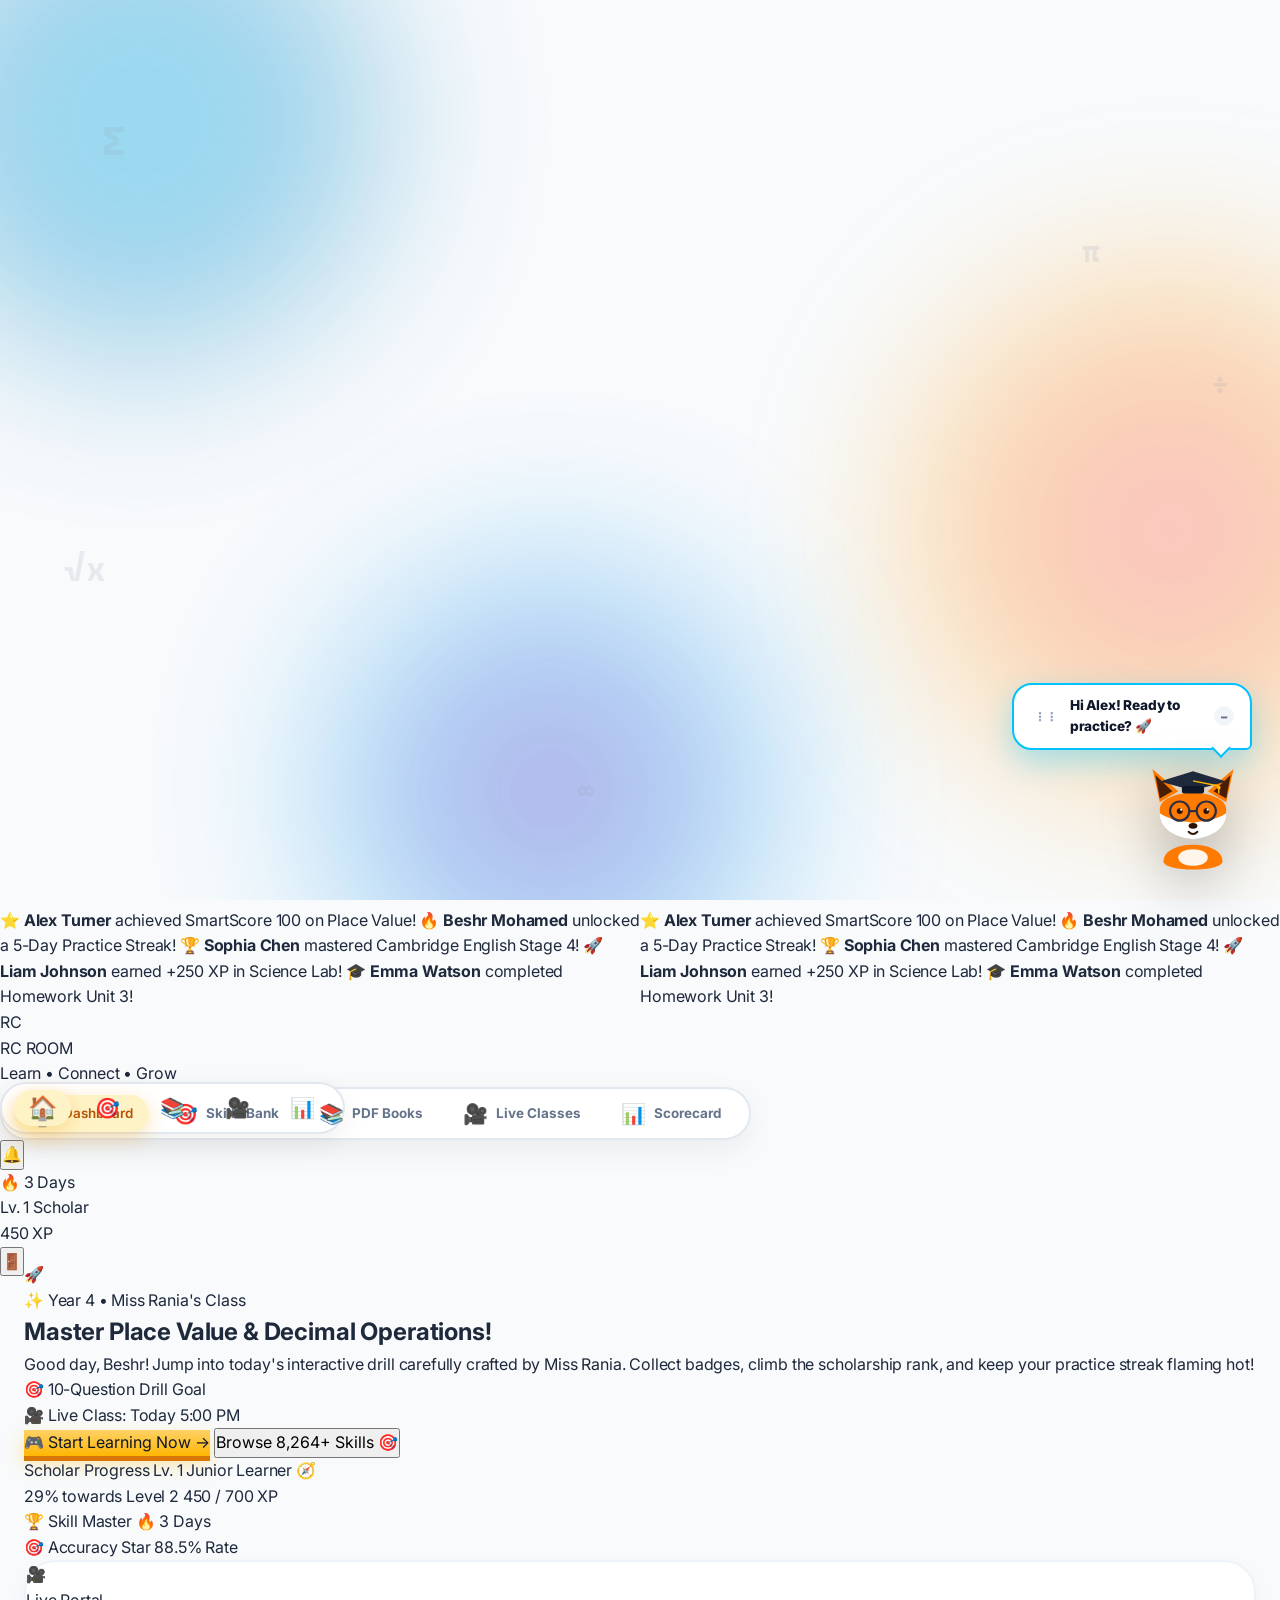
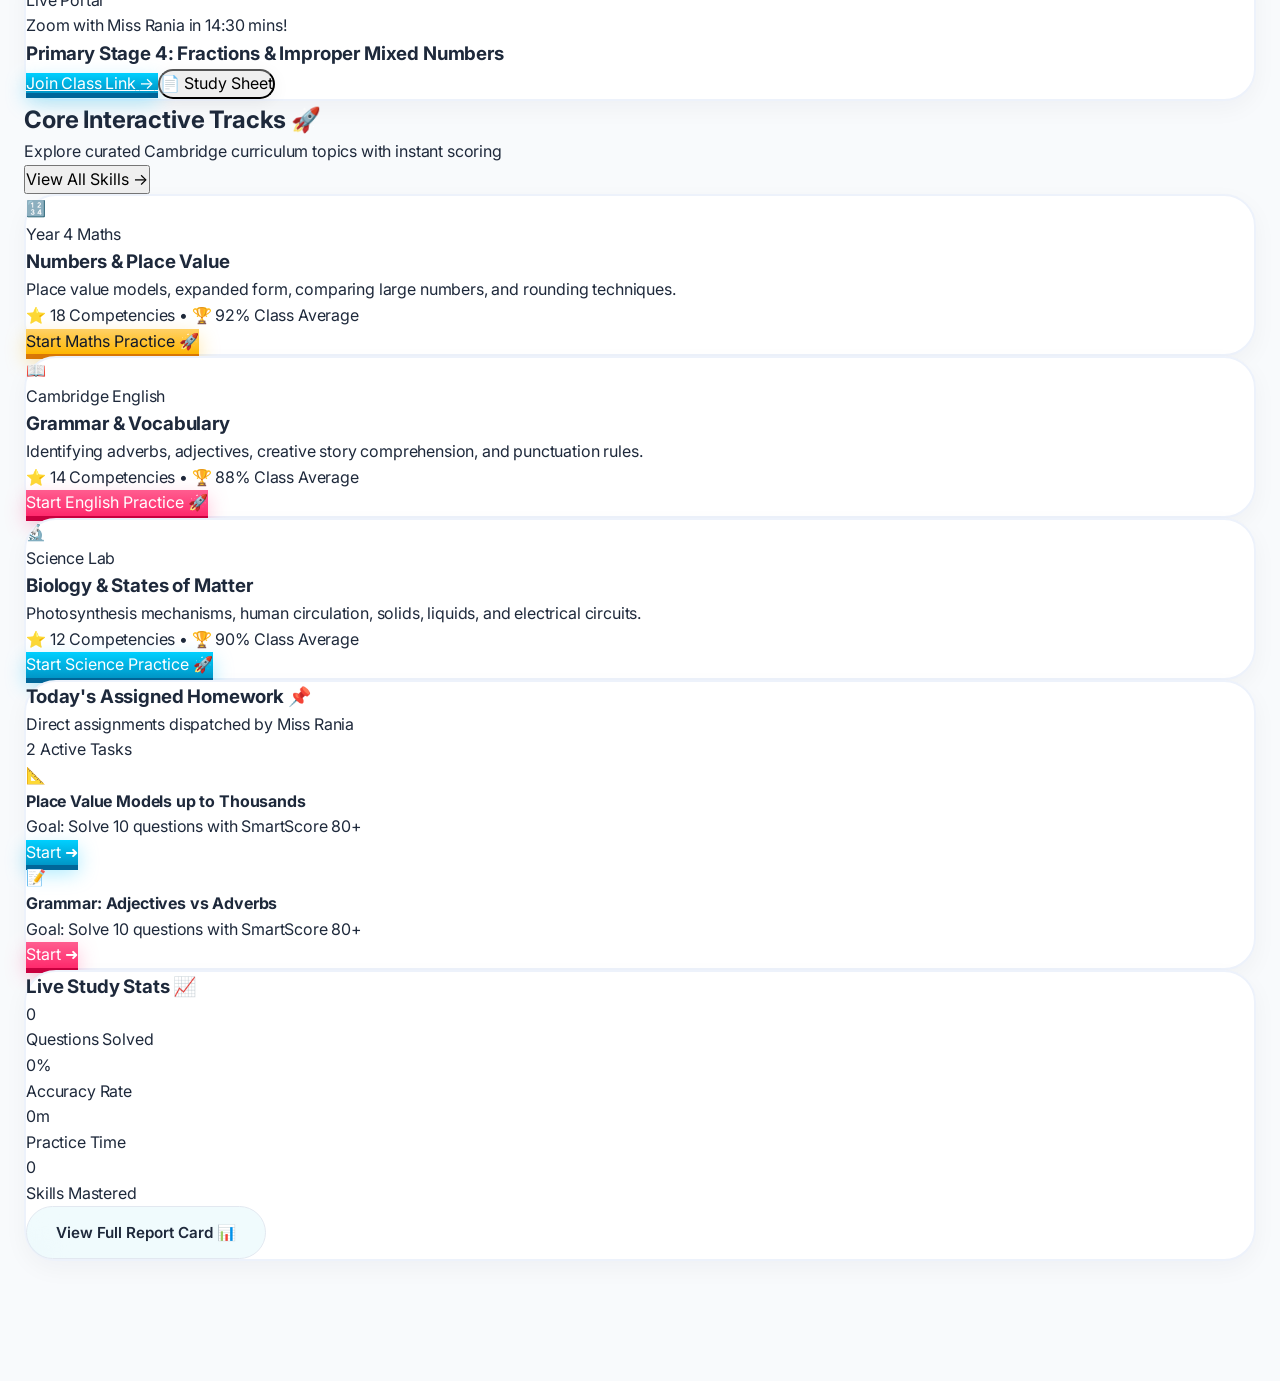
==== index.html @ 2918423a "Feat: Add interactive nav-capsule with micro-spring physics and dynamic theme colors (v=4.2.1)" ====
<!DOCTYPE html>
<html lang="en" dir="ltr" data-theme="light">
<head>
  <meta charset="UTF-8">
  <meta name="viewport" content="width=device-width, initial-scale=1.0">
  <meta name="description" content="RC ROOM — Learn, Connect & Grow. A focused global learning platform for practice, curriculum, live classes, progress, and classroom management.">
  <title>RC ROOM — Learn, Connect & Grow</title>

  <!-- Google Fonts: Fredoka, Plus Jakarta Sans, Space Mono & Material Symbols Outlined -->
  <link rel="preconnect" href="https://fonts.googleapis.com">
  <link rel="preconnect" href="https://fonts.gstatic.com" crossorigin>
  <link href="https://fonts.googleapis.com/css2?family=Fredoka:wght@500;600;700&family=Inter:wght@400;500;600;700;800&family=Plus+Jakarta+Sans:wght@500;600;700;800&family=Space+Mono:wght@400;700&family=Material+Symbols+Outlined:opsz,wght,FILL,GRAD@20..48,100..700,0..1,-50..200&display=swap" rel="stylesheet">

  <!-- Tailwind CSS & Joyful Academy Tokens -->
  <script src="https://cdn.tailwindcss.com"></script>
  <script id="tailwind-config">
    tailwind.config = {
      darkMode: "class",
      theme: {
        extend: {
          colors: {
            "joy-cyan": "#00C2FF",
            "joy-cyan-dark": "#0096C7",
            "joy-blue": "#0077B6",
            "joy-coral": "#FF4D8D",
            "joy-pink": "#FF2A6D",
            "joy-mango": "#FFB703",
            "joy-yellow": "#FFD166",
            "joy-emerald": "#06D6A0",
            "joy-purple": "#7209B7",
            "joy-violet": "#8338EC",
            "joy-bg": "#F5F8FE",
            "joy-card": "#FFFFFF",
            "joy-border": "#E4ECF7",
            "joy-dark": "#0F172A",
            "joy-muted": "#64748B",
            "primary": "#00b4d8",
            "primary-hover": "#0096c7",
            "primary-container": "#0077b6",
            "dopamine-pink": "#ff5d8f",
            "dopamine-yellow": "#ffb703",
            "dopamine-purple": "#7209b7",
            "dopamine-green": "#06d6a0",
            "surface-canvas": "#F4F7FC",
            "surface-card": "#FFFFFF",
            "border-subtle": "#E2E8F0",
            "on-background": "#151b29",
            "surface-container-low": "#f1f3ff",
            "surface-container": "#e9edff",
            "on-primary": "#ffffff",
            "on-surface": "#151b29",
            "on-surface-variant": "#424654",
            "streak-amber": "#ffb703",
            "mastery-emerald": "#06d6a0",
            "danger-rose": "#ff5d8f"
          },
          borderRadius: {
            "3xl": "24px",
            "4xl": "32px",
            "5xl": "40px"
          },
          fontFamily: {
            display: ["'Fredoka'", "'Plus Jakarta Sans'", "sans-serif"],
            sans: ["'Plus Jakarta Sans'", "Inter", "sans-serif"],
            mono: ["'Space Mono'", "monospace"],
            "headline-lg": ["Plus Jakarta Sans", "Inter", "sans-serif"],
            "body-md": ["Inter", "sans-serif"],
            "display-hero": ["Plus Jakarta Sans", "sans-serif"],
            "headline-sm": ["Plus Jakarta Sans", "sans-serif"],
            "body-lg": ["Inter", "sans-serif"],
            "body-sm": ["Inter", "sans-serif"],
            "title-md": ["Plus Jakarta Sans", "sans-serif"],
            "label-lg": ["Plus Jakarta Sans", "sans-serif"],
            "label-md": ["Plus Jakarta Sans", "sans-serif"],
            "label-sm": ["Plus Jakarta Sans", "sans-serif"],
            "headline-md": ["Plus Jakarta Sans", "sans-serif"]
          },
          fontSize: {
            "headline-lg": ["36px", { "lineHeight": "44px", "letterSpacing": "-0.02em", "fontWeight": "700" }],
            "body-md": ["16px", { "lineHeight": "24px", "fontWeight": "400" }],
            "display-hero": ["56px", { "lineHeight": "64px", "letterSpacing": "-0.03em", "fontWeight": "800" }],
            "headline-sm": ["20px", { "lineHeight": "28px", "fontWeight": "600" }],
            "body-lg": ["18px", { "lineHeight": "28px", "fontWeight": "400" }],
            "body-sm": ["14px", { "lineHeight": "20px", "fontWeight": "400" }],
            "title-md": ["18px", { "lineHeight": "26px", "fontWeight": "600" }],
            "label-lg": ["14px", { "lineHeight": "20px", "letterSpacing": "0.01em", "fontWeight": "700" }],
            "label-md": ["12px", { "lineHeight": "16px", "letterSpacing": "0.02em", "fontWeight": "600" }],
            "label-sm": ["11px", { "lineHeight": "14px", "letterSpacing": "0.04em", "fontWeight": "700" }],
            "headline-md": ["24px", { "lineHeight": "32px", "letterSpacing": "-0.01em", "fontWeight": "700" }]
          }
        }
      }
    };
  </script>

  <!-- Cache headers removed — rely on versioned URLs (?v=4.0.0) for cache busting -->

  <!-- Core Project Styles -->
  <link rel="stylesheet" href="style.css?v=4.2.1">
  <link rel="icon" type="image/png" href="[data-uri]">
  <link rel="icon" type="image/png" sizes="32x32" href="assets/rc-logo.png?v=4.2.1">
  <link rel="shortcut icon" href="favicon.ico?v=4.2.1">
  <link rel="apple-touch-icon" href="assets/rc-logo.png?v=4.2.1">

  <style>
    /* Clean layout resets & Stitch view toggling */
    .portal-view { display: none !important; }
    .portal-view.active { display: block !important; }
    
    /* Dynamic Responsive Sidebar & Header System (100% Zoom Optimization) */
    aside#portalSidebar {
      transition: width 0.25s cubic-bezier(0.4, 0, 0.2, 1),
                  transform 0.25s cubic-bezier(0.4, 0, 0.2, 1);
      scrollbar-width: thin;
      scrollbar-color: rgba(148, 163, 184, 0.3) transparent;
    }
    aside#portalSidebar::-webkit-scrollbar {
      width: 4px;
    }
    aside#portalSidebar::-webkit-scrollbar-thumb {
      background: rgba(148, 163, 184, 0.3);
      border-radius: 4px;
    }

    #mainContentWrapper {
      transition: padding 0.25s cubic-bezier(0.4, 0, 0.2, 1);
    }

    /* Desktop Viewports (>= 1024px) */
    @media (min-width: 1024px) {
      aside#portalSidebar { display: none !important; } #mainContentWrapper { padding-left: 0 !important; padding-right: 0 !important; }

      /* Collapsed Icon-Rail State */
      body.sidebar-collapsed aside#portalSidebar {
        width: 4.5rem !important;
      }
      body.sidebar-collapsed aside#portalSidebar .sidebar-text,
      body.sidebar-collapsed aside#portalSidebar .sidebar-badge,
      body.sidebar-collapsed aside#portalSidebar .sidebar-header-box,
      body.sidebar-collapsed aside#portalSidebar .sidebar-bottom-box {
        display: none !important;
      }
      body.sidebar-collapsed aside#portalSidebar .nav-tab {
        justify-content: center !important;
        padding-left: 0 !important;
        padding-right: 0 !important;
        width: 2.75rem !important;
        height: 2.75rem !important;
        margin-left: auto !important;
        margin-right: auto !important;
      }
      body.sidebar-collapsed aside#portalSidebar .nav-tab .material-symbols-outlined {
        font-size: 22px !important;
        margin: 0 !important;
      }
      body.sidebar-collapsed #mainContentWrapper {
        padding-left: 4.5rem !important;
        padding-right: 0 !important;
      }

      /* RTL Mode on Desktop */
      html[dir="rtl"] aside#portalSidebar {
        left: auto !important;
        right: 0 !important;
        border-right: none !important;
        border-left: 1px solid #E2E8F0 !important;
      }
      html[dir="rtl"] #mainContentWrapper {
        padding-left: 0 !important;
        padding-right: 16rem !important;
      }
      html[dir="rtl"] body.sidebar-collapsed #mainContentWrapper {
        padding-left: 0 !important;
        padding-right: 4.5rem !important;
      }
    }

    /* Mobile / Tablet Off-canvas Drawer (< 1024px) */
    @media (max-width: 1023px) {
      aside#portalSidebar {
        left: 0;
        right: auto;
        width: 17rem !important;
        max-width: 85vw !important;
        transform: translateX(-100%);
        z-index: 60 !important;
        box-shadow: 0 20px 25px -5px rgba(0, 0, 0, 0.1), 0 10px 10px -5px rgba(0, 0, 0, 0.04) !important;
      }
      html[dir="rtl"] aside#portalSidebar {
        left: auto !important;
        right: 0 !important;
        transform: translateX(100%) !important;
        border-right: none !important;
        border-left: 1px solid #E2E8F0 !important;
      }
      body.sidebar-mobile-open aside#portalSidebar {
        transform: translateX(0) !important;
      }
      #sidebarBackdrop {
        z-index: 55 !important;
      }
      body.sidebar-mobile-open #sidebarBackdrop {
        opacity: 1 !important;
        pointer-events: auto !important;
      }
      #mainContentWrapper {
        padding-left: 0 !important;
        padding-right: 0 !important;
      }
      html[dir="rtl"] #mainContentWrapper {
        padding-left: 0 !important;
        padding-right: 0 !important;
      }
    }
  </style>
</head>
<body class="bg-joy-bg font-sans text-joy-dark antialiased min-h-screen selection:bg-joy-cyan selection:text-white relative">

  <!-- Ambient Floating Blobs & Math Symbols -->
  <div class="blob-bg">
    <div class="blob blob-1"></div>
    <div class="blob blob-2"></div>
    <div class="blob blob-3"></div>
    <span class="floating-symbol" style="top:12%; left:8%; font-size:2.5rem;">∑</span>
    <span class="floating-symbol" style="top:25%; right:14%; font-size:2rem;">π</span>
    <span class="floating-symbol" style="top:60%; left:5%; font-size:2.2rem;">√x</span>
    <span class="floating-symbol" style="top:75%; right:8%; font-size:1.8rem;">Δ</span>
    <span class="floating-symbol" style="top:85%; left:45%; font-size:2rem;">∞</span>
    <span class="floating-symbol" style="top:40%; right:4%; font-size:1.9rem;">÷</span>
  </div>

  <!-- Confetti Canvas Overlay -->
  <canvas id="confettiCanvas" class="fixed inset-0 pointer-events-none z-50 w-full h-full"></canvas>

  <!-- Marquee Ticker -->
  <div class="ticker-wrapper bg-gradient-to-r from-joy-purple via-joy-blue to-joy-cyan text-white text-xs font-bold py-1.5 px-4 overflow-hidden border-b border-white/20 select-none shadow-sm relative z-50">
    <div class="ticker-strip whitespace-nowrap flex items-center gap-10">
      <div class="flex items-center gap-10">
        <span class="inline-flex items-center gap-2">⭐ <span><strong>Alex Turner</strong> achieved SmartScore 100 on Place Value!</span></span>
        <span class="inline-flex items-center gap-2">🔥 <span><strong>Beshr Mohamed</strong> unlocked a 5-Day Practice Streak!</span></span>
        <span class="inline-flex items-center gap-2">🏆 <span><strong>Sophia Chen</strong> mastered Cambridge English Stage 4!</span></span>
        <span class="inline-flex items-center gap-2">🚀 <span><strong>Liam Johnson</strong> earned +250 XP in Science Lab!</span></span>
        <span class="inline-flex items-center gap-2">🎓 <span><strong>Emma Watson</strong> completed Homework Unit 3!</span></span>
      </div>
      <!-- Duplicate for infinite seamless scroll -->
      <div class="flex items-center gap-10">
        <span class="inline-flex items-center gap-2">⭐ <span><strong>Alex Turner</strong> achieved SmartScore 100 on Place Value!</span></span>
        <span class="inline-flex items-center gap-2">🔥 <span><strong>Beshr Mohamed</strong> unlocked a 5-Day Practice Streak!</span></span>
        <span class="inline-flex items-center gap-2">🏆 <span><strong>Sophia Chen</strong> mastered Cambridge English Stage 4!</span></span>
        <span class="inline-flex items-center gap-2">🚀 <span><strong>Liam Johnson</strong> earned +250 XP in Science Lab!</span></span>
        <span class="inline-flex items-center gap-2">🎓 <span><strong>Emma Watson</strong> completed Homework Unit 3!</span></span>
      </div>
    </div>
  </div>


  <!-- ====================================================================
       TOP NAVIGATION BAR (Fixed h-20 with Kinetic Brand & Student Capsule)
       ==================================================================== -->
    <!-- ====================================================================
       TOP NAVIGATION BAR (Joyful Sticky Navigation)
       ==================================================================== -->
  <header class="sticky top-0 z-40 bg-white/90 backdrop-blur-xl border-b-2 border-joy-border shadow-sm" id="portalNavbar">
    <div class="max-w-7xl mx-auto h-20 px-4 sm:px-8 flex items-center justify-between gap-4">
      
      <!-- Brand Logo Badge -->
      <div class="flex items-center gap-3 cursor-pointer group" id="brandHomeBtn" onclick="switchView('dashboard')">
        <div class="w-12 h-12 rounded-2xl bg-gradient-to-tr from-joy-mango via-joy-coral to-joy-cyan flex items-center justify-center font-display font-black text-2xl text-white shadow-lg shadow-joy-coral/25 group-hover:rotate-6 transition-transform">
          RC
        </div>
        <div class="flex flex-col">
          <div class="flex items-center gap-1 font-display font-black text-2xl tracking-tight leading-none text-joy-dark">
            <span class="text-joy-coral">RC</span>
            <span class="text-joy-mango">ROOM</span>
          </div>
          <span class="text-[10px] font-extrabold tracking-wider text-joy-muted uppercase mt-0.5">Learn &bull; Connect &bull; Grow</span>
        </div>
      </div>

      <!-- Navigation Capsule Links -->
      <nav class="hidden md:flex nav-capsule" id="headerNavTabs">
        <button class="btn nav-tab btn-dash active" data-view="dashboard" onclick="switchView('dashboard')">
          <span class="icon">🏠</span> <span>Dashboard</span>
        </button>
        <button class="btn nav-tab btn-skills" data-view="skills" onclick="switchView('skills')">
          <span class="icon">🎯</span> <span>Skills Bank</span>
        </button>
        <button class="btn nav-tab btn-books" data-view="curriculum-books" onclick="switchView('curriculum-books')">
          <span class="icon">📚</span> <span>PDF Books</span>
        </button>
        <button class="btn nav-tab btn-sessions" data-view="sessions" onclick="switchView('sessions')">
          <span class="icon">🎥</span> <span>Live Classes</span>
        </button>
        <button class="btn nav-tab btn-reports" data-view="reports" onclick="switchView('reports')">
          <span class="icon">📊</span> <span>Scorecard</span>
        </button>
      </nav>

      <!-- Right Header Actions (Streak, Sound FX, XP Bar & Teacher Center) -->
      <div class="flex items-center gap-3">
        <!-- Sound FX Toggle Button -->
        <button id="soundToggleBtn" class="w-10 h-10 rounded-2xl bg-slate-100 hover:bg-slate-200 border border-slate-200 text-slate-700 flex items-center justify-center font-bold transition-all text-base cursor-pointer" title="Toggle Sound Effects" onclick="toggleSoundFX()">
          🔔
        </button>

        <!-- Daily Streak Badge -->
        <div class="flex items-center gap-1.5 px-3.5 py-1.5 rounded-full bg-amber-50 border-2 border-amber-200 text-amber-600 font-extrabold text-xs shadow-sm">
          <span class="flame-icon">🔥</span>
          <span id="navStreakCount">5 Days</span>
        </div>

        <!-- Student XP Capsule -->
        <div class="hidden lg:flex flex-col text-right pl-1" id="navStudentCapsule">
          <span class="text-[10px] font-extrabold text-joy-muted uppercase" id="navStudentLevel">Level 5 Scholar</span>
          <div class="flex items-center gap-2">
            <div class="w-24 h-2.5 bg-slate-200 rounded-full overflow-hidden">
              <div id="navXpFill" class="h-full bg-gradient-to-r from-joy-mango via-joy-coral to-joy-cyan rounded-full transition-all duration-500" style="width: 71%;"></div>
            </div>
            <span id="navXpText" class="font-mono text-xs font-bold text-joy-cyan">1,420 XP</span>
          </div>
        </div>

        <!-- Teacher Center Mode Switcher -->
        <button class="flex items-center gap-1.5 px-4 py-2 rounded-full bg-purple-100 hover:bg-purple-200 text-joy-purple font-extrabold text-xs border border-purple-300 transition-all cursor-pointer" id="topTeacherQuickBtn" onclick="switchView('teacher')">
          <span>👩‍🏫</span> <span>Teacher Suite</span>
        </button>

        <!-- Sign Out Button -->
        <button type="button" class="w-10 h-10 rounded-2xl bg-red-50 hover:bg-red-100 text-red-600 border border-red-200 flex items-center justify-center font-bold transition-all cursor-pointer text-sm" onclick="logoutUser()" title="Sign Out">
          🚪
        </button>
      </div>

    </div>
  </header>

  <!-- Mobile Floating Bottom Nav Capsule -->
  <div class="md:hidden fixed bottom-4 left-1/2 -translate-x-1/2 z-40 max-w-[95vw]">
    <nav class="nav-capsule shadow-2xl border-2 border-joy-border bg-white/95 backdrop-blur-xl px-2 py-1.5" id="mobileNavTabs">
      <button class="btn nav-tab btn-dash active !px-2.5 !py-2 text-xs" data-view="dashboard" onclick="switchView('dashboard')" title="Dashboard">
        <span class="icon text-base">🏠</span>
      </button>
      <button class="btn nav-tab btn-skills !px-2.5 !py-2 text-xs" data-view="skills" onclick="switchView('skills')" title="Skills Bank">
        <span class="icon text-base">🎯</span>
      </button>
      <button class="btn nav-tab btn-books !px-2.5 !py-2 text-xs" data-view="curriculum-books" onclick="switchView('curriculum-books')" title="PDF Books">
        <span class="icon text-base">📚</span>
      </button>
      <button class="btn nav-tab btn-sessions !px-2.5 !py-2 text-xs" data-view="sessions" onclick="switchView('sessions')" title="Live Classes">
        <span class="icon text-base">🎥</span>
      </button>
      <button class="btn nav-tab btn-reports !px-2.5 !py-2 text-xs" data-view="reports" onclick="switchView('reports')" title="Scorecard">
        <span class="icon text-base">📊</span>
      </button>
    </nav>
  </div>

  <!-- ====================================================================
       PERSISTENT LEFT NAVIGATION SIDEBAR (Stitch Sidebar)
       ==================================================================== -->
  <aside class="fixed left-0 top-20 bottom-0 w-64 bg-surface-container-lowest z-40 hidden flex flex-col justify-between py-5 border-r border-border-subtle shadow-[0_1px_8px_rgba(0,0,0,0.04)] overflow-y-auto overflow-x-hidden" id="portalSidebar">
    <div class="flex flex-col gap-4 px-3">
      
      <nav class="flex flex-col gap-1.5" id="sidebarNavTabs">
        <!-- 1. STUDENT NAVIGATION PORTAL (Default) -->
        <div id="sidebarStudentGroup" class="flex flex-col gap-1.5">
          <div class="px-3 pt-1 pb-0.5 text-[10px] font-bold text-slate-400 uppercase tracking-wider">Student Hub</div>
          <button class="nav-tab active flex items-center gap-3 px-3 py-2.5 rounded-xl transition-all bg-primary-container text-on-primary font-bold shadow-sm text-left w-full cursor-pointer" data-view="dashboard" title="Daily Mission & Learning Overview">
            <span class="material-symbols-outlined text-[20px] shrink-0">home</span>
            <span class="sidebar-text truncate">Dashboard</span>
          </button>
          <button class="nav-tab flex items-center gap-3 px-3 py-2.5 rounded-xl font-label-md text-label-md text-on-surface-variant hover:bg-surface-container-high hover:text-on-surface transition-all text-left w-full cursor-pointer" data-view="skills" title="Interactive Practice & Unlocked Lessons">
            <span class="material-symbols-outlined text-[20px] shrink-0">psychology</span>
            <span class="sidebar-text truncate">Practice &amp; Skills 🎯</span>
          </button>
          <button class="nav-tab flex items-center gap-3 px-3 py-2.5 rounded-xl font-label-md text-label-md text-on-surface-variant hover:bg-surface-container-high hover:text-on-surface transition-all text-left w-full cursor-pointer" data-view="curriculum-books" title="Curriculum Books & Full PDFs">
            <span class="material-symbols-outlined text-[20px] shrink-0">menu_book</span>
            <span class="sidebar-text truncate">My Lessons &amp; Books 📚</span>
          </button>
          <button class="nav-tab flex items-center gap-3 px-3 py-2.5 rounded-xl font-label-md text-label-md text-on-surface-variant hover:bg-surface-container-high hover:text-on-surface transition-all text-left w-full cursor-pointer" data-view="sessions" title="Zoom & Class Logs">
            <span class="material-symbols-outlined text-[20px] shrink-0">videocam</span>
            <span class="sidebar-text truncate">Live Classes 🎥</span>
          </button>
          <button class="nav-tab flex items-center gap-3 px-3 py-2.5 rounded-xl font-label-md text-label-md text-on-surface-variant hover:bg-surface-container-high hover:text-on-surface transition-all text-left w-full cursor-pointer" data-view="reports" title="My Progress & Report Card">
            <span class="material-symbols-outlined text-[20px] shrink-0">analytics</span>
            <span class="sidebar-text truncate">My Progress 📊</span>
          </button>
        </div>

        <!-- 2. PARENT NAVIGATION PORTAL -->
        <div id="sidebarParentGroup" class="flex flex-col gap-1.5" style="display: none;">
          <div class="px-3 pt-3 pb-0.5 text-[10px] font-bold text-amber-500 uppercase tracking-wider">Parent Portal 👨‍👩‍👧</div>
          <button class="nav-tab flex items-center gap-3 px-3 py-2.5 rounded-xl font-label-md text-label-md text-on-surface-variant hover:bg-surface-container-high hover:text-on-surface transition-all text-left w-full cursor-pointer" data-view="reports" title="Child Progress & Scorecard">
            <span class="material-symbols-outlined text-[20px] shrink-0 text-amber-500">family_restroom</span>
            <span class="sidebar-text truncate">Child Progress 📈</span>
          </button>
          <button class="nav-tab flex items-center gap-3 px-3 py-2.5 rounded-xl font-label-md text-label-md text-on-surface-variant hover:bg-surface-container-high hover:text-on-surface transition-all text-left w-full cursor-pointer" data-view="payments" title="Tuition & Receipts">
            <span class="material-symbols-outlined text-[20px] shrink-0 text-emerald-500">credit_card</span>
            <span class="sidebar-text truncate">Tuition &amp; Receipts 💳</span>
          </button>
          <button class="nav-tab flex items-center gap-3 px-3 py-2.5 rounded-xl font-label-md text-label-md text-on-surface-variant hover:bg-surface-container-high hover:text-on-surface transition-all text-left w-full cursor-pointer" data-view="sessions" title="Zoom Schedule & Live Classes">
            <span class="material-symbols-outlined text-[20px] shrink-0 text-cyan-500">calendar_month</span>
            <span class="sidebar-text truncate">Class Schedule 📅</span>
          </button>
          <a href="https://wa.me/201016499281" target="_blank" class="nav-tab flex items-center gap-3 px-3 py-2.5 rounded-xl font-label-md text-label-md text-emerald-600 hover:bg-emerald-50 transition-all text-left w-full cursor-pointer border border-emerald-500/20" title="Contact Miss Rania via WhatsApp">
            <span class="material-symbols-outlined text-[20px] shrink-0 text-emerald-500">chat</span>
            <span class="sidebar-text truncate">Contact Miss Rania 💬</span>
          </a>
        </div>

        <!-- 3. TEACHER CONSOLE NAVIGATION -->
        <div id="sidebarTeacherGroup" class="flex flex-col gap-1.5" style="display: none;">
          <div class="px-3 pt-3 pb-0.5 text-[10px] font-bold text-purple-400 uppercase tracking-wider teacher-sidebar-header">Teacher Suite 👩‍🏫</div>
          <button class="nav-tab teacher-nav-tab flex items-center justify-between px-3 py-2.5 rounded-xl font-label-md text-label-md text-purple-400 hover:bg-purple-500/10 transition-all text-left w-full cursor-pointer border border-purple-500/30 active" data-view="teacher" id="sidebarTeacherTabBtn" title="Student Directory & Parent CRM">
            <div class="flex items-center gap-3 min-w-0">
              <span class="material-symbols-outlined text-[20px] shrink-0 text-purple-400">group</span>
              <span class="sidebar-text truncate font-bold">Students CRM 👥</span>
            </div>
            <span class="font-label-sm text-xs font-bold text-white bg-purple-600 px-2 py-0.5 rounded-full sidebar-badge shrink-0" id="sidebarTeacherBadge">Admin</span>
          </button>
          <button class="nav-tab flex items-center gap-3 px-3 py-2.5 rounded-xl font-label-md text-label-md text-on-surface-variant hover:bg-surface-container-high hover:text-on-surface transition-all text-left w-full cursor-pointer" data-view="skills" title="Curriculum & Lessons Bank">
            <span class="material-symbols-outlined text-[20px] shrink-0">psychology</span>
            <span class="sidebar-text truncate">Curriculum Bank 📚</span>
          </button>
          <button class="nav-tab flex items-center gap-3 px-3 py-2.5 rounded-xl font-label-md text-label-md text-on-surface-variant hover:bg-surface-container-high hover:text-on-surface transition-all text-left w-full cursor-pointer" data-view="sessions" title="Zoom Pro Lecture Scheduling">
            <span class="material-symbols-outlined text-[20px] shrink-0">videocam</span>
            <span class="sidebar-text truncate">Live Zoom Classes 🎥</span>
          </button>
          <button class="nav-tab flex items-center gap-3 px-3 py-2.5 rounded-xl font-label-md text-label-md text-on-surface-variant hover:bg-surface-container-high hover:text-on-surface transition-all text-left w-full cursor-pointer" data-view="reports" title="Class Performance Reports">
            <span class="material-symbols-outlined text-[20px] shrink-0">analytics</span>
            <span class="sidebar-text truncate">Class Reports 📊</span>
          </button>
        </div>
      </nav>
    </div>

    <!-- Sidebar Bottom Action / Brand Indicator -->
    <div class="px-4 pt-3 border-t border-border-subtle sidebar-bottom-box">
      <div class="flex items-center justify-between text-xs text-on-surface-variant font-medium">
        <span>RC Academy</span>
        <span class="text-emerald-500 font-bold flex items-center gap-1">
          <span class="w-2 h-2 rounded-full bg-emerald-500"></span> Live
        </span>
      </div>
    </div>
  </aside>

  <!-- Mobile Sidebar Backdrop Overlay -->
  <div id="sidebarBackdrop" class="fixed inset-0 bg-black/40 backdrop-blur-sm z-30 opacity-0 pointer-events-none transition-opacity duration-300"></div>

  <!-- ====================================================================
       MAIN CONTENT WRAPPER (Offset pl-64 with bg-surface-canvas)
       ==================================================================== -->
  <div class="min-h-screen bg-joy-bg transition-all duration-300" id="mainContentWrapper">
    <main class="relative pt-20 w-full min-h-screen bg-surface-canvas portal-main-content">
      <div class="flex flex-col w-full px-6 py-8 space-y-8 max-w-[1400px] mx-auto">

        <!-- ====================================================================
             VIEW 1: STUDENT DASHBOARD (Streamlined Mission-Driven Hub)
             ==================================================================== -->
                <!-- ====================================================================
             VIEW 1: JOYFUL DASHBOARD
             ==================================================================== -->
        <section id="view-dashboard" class="portal-view active space-y-8">
          
          <!-- HERO SECTION: Vibrant Gradient Banner -->
          <div class="relative overflow-hidden rounded-5xl bg-gradient-to-r from-joy-blue via-joy-cyan to-joy-purple p-8 sm:p-12 text-white shadow-2xl flex flex-col lg:flex-row items-center justify-between gap-8">
            
            <!-- Background Decorative Stars & Glow -->
            <div class="absolute -right-8 -bottom-8 w-80 h-80 rounded-full bg-white/10 blur-3xl pointer-events-none"></div>
            <div class="absolute top-6 right-10 text-6xl opacity-20 select-none animate-bounce pointer-events-none">🚀</div>

            <div class="space-y-4 max-w-2xl relative z-10">
              <div class="inline-flex items-center gap-2 px-4 py-1.5 rounded-full bg-joy-mango text-slate-950 font-black text-xs shadow-md tracking-wider uppercase">
                <span>✨</span> <span id="dashCohortTag">TODAY'S MISSION &bull; STAGE 4</span>
              </div>
              
              <h1 class="font-display font-black text-3xl sm:text-5xl tracking-tight leading-tight">
                Master Place Value &amp; Decimal Operations!
              </h1>
              
              <p class="text-sky-100 text-sm sm:text-lg font-medium leading-relaxed">
                Good day, <span id="dashStudentName" class="font-bold underline decoration-yellow-300">Alex</span>! Jump into today's interactive drill carefully crafted by Miss Rania. Collect badges, climb the scholarship rank, and keep your practice streak flaming hot!
              </p>

              <div class="flex flex-wrap items-center gap-3 pt-2">
                <div class="flex items-center gap-2 bg-white/20 backdrop-blur-md px-4 py-2 rounded-2xl border border-white/20 text-xs sm:text-sm font-bold">
                  <span>🎯</span> <span>10-Question Drill Goal</span>
                </div>
                <div class="flex items-center gap-2 bg-white/20 backdrop-blur-md px-4 py-2 rounded-2xl border border-white/20 text-xs sm:text-sm font-bold">
                  <span>🎥</span> <span>Live Class: Today 5:00 PM</span>
                </div>
              </div>

              <div class="pt-4 flex flex-wrap items-center gap-4">
                <button class="btn-tactile-mango px-8 py-4 rounded-full font-black text-base flex items-center gap-2 cursor-pointer" id="dashStartPracticeBtn" onclick="openPracticeModal('A.1', 'Place value models - up to thousands', 'Maths')">
                  <span>🎮 Start Learning Now</span>
                  <span>&rarr;</span>
                </button>
                <button class="px-6 py-4 rounded-full bg-white/20 hover:bg-white/30 backdrop-blur-md font-bold text-sm text-white border border-white/30 transition-all cursor-pointer" onclick="switchView('skills')">
                  Browse 8,264+ Skills 🎯
                </button>
              </div>
            </div>

            <!-- Right Bento Level Capsule -->
            <div class="w-full lg:w-80 bg-white/95 backdrop-blur-xl p-6 rounded-4xl text-joy-dark shadow-2xl border-2 border-white/40 flex flex-col justify-between space-y-5 relative z-10 shrink-0">
              <div>
                <div class="flex items-center justify-between text-xs font-black uppercase text-joy-muted tracking-wider">
                  <span>Scholar Progress</span>
                  <span class="text-joy-cyan" id="dashRankTitle">Level 5 Explorer</span>
                </div>
                <div class="w-full h-4 bg-slate-100 rounded-full mt-3 overflow-hidden p-0.5 border border-slate-200">
                  <div class="h-full rounded-full bg-gradient-to-r from-joy-mango via-joy-coral to-joy-cyan transition-all duration-700" id="dashXpFill" style="width: 71%;"></div>
                </div>
                <div class="flex items-center justify-between text-xs font-bold text-slate-500 mt-2">
                  <span id="dashXpPercentText">71% towards Level 6 Science Wizard 🧙‍♂️</span>
                  <span class="font-mono text-joy-cyan"><span id="dashCurrentXP">1,420</span> / <span id="dashTargetXP">2,000</span> XP</span>
                </div>
              </div>

              <!-- 3D Badges Grid -->
              <div class="grid grid-cols-2 gap-3 pt-2">
                <div class="p-3 bg-amber-50 rounded-2xl border border-amber-100 text-center flex flex-col items-center">
                  <span class="text-3xl">🏆</span>
                  <span class="font-extrabold text-xs text-amber-700 mt-1">Skill Master</span>
                  <span class="text-[10px] text-amber-600 font-semibold" id="dashStreakCounter">5-Day Streak 🔥</span>
                </div>
                <div class="p-3 bg-cyan-50 rounded-2xl border border-cyan-100 text-center flex flex-col items-center">
                  <span class="text-3xl">🎯</span>
                  <span class="font-extrabold text-xs text-cyan-700 mt-1">Accuracy Star</span>
                  <span class="text-[10px] text-cyan-600 font-semibold">88.5% Rate</span>
                </div>
              </div>
            </div>

          </div>

          <!-- Live Portal Island -->
          <div class="bento-card p-6 bg-gradient-to-r from-emerald-500/10 via-cyan-500/10 to-purple-500/10 border-2 border-joy-emerald/40 flex flex-col md:flex-row items-center justify-between gap-6">
            <div class="flex items-center gap-4">
              <div class="w-14 h-14 rounded-3xl bg-joy-emerald text-white flex items-center justify-center text-3xl shadow-lg shadow-joy-emerald/30 shrink-0">
                🎥
              </div>
              <div>
                <div class="flex items-center gap-2">
                  <span class="px-2.5 py-0.5 rounded-full bg-joy-emerald text-white text-[10px] font-black tracking-wider uppercase">Live Portal</span>
                  <div class="flex items-center gap-1">
                    <span class="audio-bar"></span>
                    <span class="audio-bar"></span>
                    <span class="audio-bar"></span>
                    <span class="audio-bar"></span>
                  </div>
                  <span class="text-xs font-bold text-emerald-700">Zoom with Miss Rania in 14:30 mins!</span>
                </div>
                <h3 class="font-display font-bold text-xl text-joy-dark mt-1">Primary Stage 4: Fractions &amp; Improper Mixed Numbers</h3>
              </div>
            </div>

            <div class="flex items-center gap-3 shrink-0">
              <a href="https://zoom.us" target="_blank" class="btn-tactile-cyan px-6 py-3 rounded-full font-black text-sm flex items-center gap-2" onclick="if(window.SoundFX) SoundFX.correct(); if(window.setMascotState) setMascotState('celebrating', 'See you in class on time! 🎓');">
                <span>Join Class Link</span>
                <span>&rarr;</span>
              </a>
              <button class="px-4 py-3 rounded-full bg-white hover:bg-slate-50 border border-slate-200 text-joy-dark font-bold text-xs shadow-sm transition-all cursor-pointer" onclick="showToast('Class material sheet downloaded! 📄')">
                📄 Study Sheet
              </button>
            </div>
          </div>

          <!-- Core Interactive Tracks -->
          <div>
            <div class="flex items-center justify-between mb-6">
              <div>
                <h2 class="font-display font-black text-2xl sm:text-3xl text-joy-dark">Core Interactive Tracks 🚀</h2>
                <p class="text-joy-muted text-sm mt-0.5">Explore curated Cambridge curriculum topics with instant scoring</p>
              </div>
              <button class="text-joy-cyan font-bold text-sm hover:underline cursor-pointer" onclick="switchView('skills')">View All Skills &rarr;</button>
            </div>

            <div class="grid grid-cols-1 md:grid-cols-3 gap-6" id="subjectCardsRow">
              
              <!-- Card 1: Maths -->
              <div class="bento-card p-7 flex flex-col justify-between space-y-6 tilt-card group" data-subject="Maths">
                <div class="space-y-4">
                  <div class="flex items-center justify-between">
                    <div class="w-16 h-16 rounded-3xl bg-amber-100 text-amber-600 flex items-center justify-center text-3xl shadow-sm group-hover:scale-110 transition-transform">
                      🔢
                    </div>
                    <span class="px-3 py-1 rounded-full bg-amber-50 border border-amber-200 text-amber-700 text-xs font-black uppercase tracking-wider">Year 4 Maths</span>
                  </div>
                  <h3 class="font-display font-bold text-2xl text-joy-dark">Numbers &amp; Place Value</h3>
                  <p class="text-joy-muted text-sm leading-relaxed">Place value models, expanded form, comparing large numbers, and rounding techniques.</p>
                  <div class="flex items-center gap-2 text-xs font-bold text-slate-500">
                    <span>⭐ 18 Competencies</span> &bull; <span>🏆 92% Class Average</span>
                  </div>
                </div>
                <button class="btn-tactile-mango w-full py-3.5 rounded-full font-black text-sm cursor-pointer" onclick="openPracticeModal('A.1', 'Place value models - up to thousands', 'Maths')">
                  Start Maths Practice 🚀
                </button>
              </div>

              <!-- Card 2: English -->
              <div class="bento-card p-7 flex flex-col justify-between space-y-6 tilt-card group" data-subject="English">
                <div class="space-y-4">
                  <div class="flex items-center justify-between">
                    <div class="w-16 h-16 rounded-3xl bg-pink-100 text-pink-600 flex items-center justify-center text-3xl shadow-sm group-hover:scale-110 transition-transform">
                      📖
                    </div>
                    <span class="px-3 py-1 rounded-full bg-pink-50 border border-pink-200 text-pink-700 text-xs font-black uppercase tracking-wider">Cambridge English</span>
                  </div>
                  <h3 class="font-display font-bold text-2xl text-joy-dark">Grammar &amp; Vocabulary</h3>
                  <p class="text-joy-muted text-sm leading-relaxed">Identifying adverbs, adjectives, creative story comprehension, and punctuation rules.</p>
                  <div class="flex items-center gap-2 text-xs font-bold text-slate-500">
                    <span>⭐ 14 Competencies</span> &bull; <span>🏆 88% Class Average</span>
                  </div>
                </div>
                <button class="btn-tactile-coral w-full py-3.5 rounded-full font-black text-sm cursor-pointer" onclick="openPracticeModal('ENG.1', 'Adverbs & Adjectives in Sentences', 'English')">
                  Start English Practice 🚀
                </button>
              </div>

              <!-- Card 3: Science -->
              <div class="bento-card p-7 flex flex-col justify-between space-y-6 tilt-card group" data-subject="Science">
                <div class="space-y-4">
                  <div class="flex items-center justify-between">
                    <div class="w-16 h-16 rounded-3xl bg-emerald-100 text-emerald-600 flex items-center justify-center text-3xl shadow-sm group-hover:scale-110 transition-transform">
                      🔬
                    </div>
                    <span class="px-3 py-1 rounded-full bg-emerald-50 border border-emerald-200 text-emerald-700 text-xs font-black uppercase tracking-wider">Science Lab</span>
                  </div>
                  <h3 class="font-display font-bold text-2xl text-joy-dark">Biology &amp; States of Matter</h3>
                  <p class="text-joy-muted text-sm leading-relaxed">Photosynthesis mechanisms, human circulation, solids, liquids, and electrical circuits.</p>
                  <div class="flex items-center gap-2 text-xs font-bold text-slate-500">
                    <span>⭐ 12 Competencies</span> &bull; <span>🏆 90% Class Average</span>
                  </div>
                </div>
                <button class="btn-tactile-cyan w-full py-3.5 rounded-full font-black text-sm cursor-pointer" onclick="openPracticeModal('SCI.2', 'Photosynthesis & Plant Biology', 'Science')">
                  Start Science Practice 🚀
                </button>
              </div>

            </div>
          </div>

          <!-- Homework & Live Study Stats -->
          <div class="grid grid-cols-1 lg:grid-cols-3 gap-6">
            <!-- Left: Homework Tasks List -->
            <div class="lg:col-span-2 bento-card p-7 space-y-4">
              <div class="flex items-center justify-between border-b pb-4 border-slate-100">
                <div>
                  <h3 class="font-display font-bold text-xl text-joy-dark">Today's Assigned Homework 📌</h3>
                  <p class="text-joy-muted text-xs">Direct assignments dispatched by Miss Rania</p>
                </div>
                <span class="px-3 py-1 rounded-full bg-cyan-100 text-cyan-800 text-xs font-extrabold" id="dashAssignmentBadge">2 Active Tasks</span>
              </div>

              <div class="space-y-3" id="dashAssignmentsGrid">
                <div class="p-4 rounded-2xl border-2 border-slate-100 hover:border-joy-cyan flex items-center justify-between gap-4 transition-all">
                  <div class="flex items-center gap-3">
                    <div class="w-10 h-10 rounded-xl bg-amber-100 text-amber-700 flex items-center justify-center font-bold text-lg">📐</div>
                    <div>
                      <h4 class="font-bold text-sm text-joy-dark">Place Value Models up to Thousands</h4>
                      <span class="text-xs text-joy-muted">Goal: Solve 10 questions with SmartScore 80+</span>
                    </div>
                  </div>
                  <button class="btn-tactile-cyan px-4 py-2 rounded-full font-bold text-xs cursor-pointer" onclick="openPracticeModal('A.1', 'Place value models - up to thousands', 'Maths')">Start ➜</button>
                </div>

                <div class="p-4 rounded-2xl border-2 border-slate-100 hover:border-joy-coral flex items-center justify-between gap-4 transition-all">
                  <div class="flex items-center gap-3">
                    <div class="w-10 h-10 rounded-xl bg-pink-100 text-pink-700 flex items-center justify-center font-bold text-lg">📝</div>
                    <div>
                      <h4 class="font-bold text-sm text-joy-dark">Grammar: Adjectives vs Adverbs</h4>
                      <span class="text-xs text-joy-muted">Goal: Solve 10 questions with SmartScore 80+</span>
                    </div>
                  </div>
                  <button class="btn-tactile-coral px-4 py-2 rounded-full font-bold text-xs cursor-pointer" onclick="openPracticeModal('ENG.1', 'Adverbs & Adjectives in Sentences', 'English')">Start ➜</button>
                </div>
              </div>
            </div>

            <!-- Right: 4 High-Energy KPI Stats -->
            <div class="bento-card p-7 flex flex-col justify-between space-y-4">
              <h3 class="font-display font-bold text-lg text-joy-dark">Live Study Stats 📈</h3>
              <div class="grid grid-cols-2 gap-3">
                <div class="p-3.5 bg-cyan-50 rounded-2xl border border-cyan-100 text-center">
                  <div class="font-mono font-black text-2xl text-joy-cyan" id="kpiQuestionsAnswered">142</div>
                  <span class="text-[11px] font-bold text-slate-600 block mt-0.5">Questions Solved</span>
                </div>
                <div class="p-3.5 bg-emerald-50 rounded-2xl border border-emerald-100 text-center">
                  <div class="font-mono font-black text-2xl text-joy-emerald" id="kpiAccuracyRate">88.5%</div>
                  <span class="text-[11px] font-bold text-slate-600 block mt-0.5">Accuracy Rate</span>
                </div>
                <div class="p-3.5 bg-amber-50 rounded-2xl border border-amber-100 text-center">
                  <div class="font-mono font-black text-2xl text-joy-mango" id="kpiTimeSpent">1h 45m</div>
                  <span class="text-[11px] font-bold text-slate-600 block mt-0.5">Practice Time</span>
                </div>
                <div class="p-3.5 bg-purple-50 rounded-2xl border border-purple-100 text-center">
                  <div class="font-mono font-black text-2xl text-joy-purple" id="kpiMasteredCount">8</div>
                  <span class="text-[11px] font-bold text-slate-600 block mt-0.5">Skills Mastered</span>
                </div>
              </div>
              <button class="secondary-glass-btn w-full py-2.5 rounded-full font-bold text-xs text-joy-muted hover:text-joy-dark border border-slate-200 cursor-pointer" onclick="switchView('reports')">
                View Full Report Card 📊
              </button>
            </div>
          </div>

        </section>

    <!-- ====================================================================
         VIEW: ZOOM PRO SESSIONS & CLASS LOG (STUDENT & TEACHER)
         ==================================================================== -->
    <section id="view-sessions" class="portal-view">
      <div class="view-header-row">
        <div>
          <div class="view-kicker">// CLASSROOM LECTURES &amp; SYLLABUS</div>
          <h1 class="view-main-title">Zoom Pro Live Classes &amp; Materials 🎥</h1>
          <p class="view-lead-text">View all scheduled and past class sessions, syllabus covered by Miss Rania, Zoom links, and downloadable PDF study guides.</p>
        </div>
      </div>
      <div id="fullSessionsGrid" class="grid grid-cols-1 md:grid-cols-2 lg:grid-cols-3 gap-6 pt-4">
        <!-- Injected via JS -->
      </div>
    </section>

    <!-- ====================================================================
         VIEW: CURRICULUM BOOKS & FULL TEXTBOOKS PDF LIBRARY
         ==================================================================== -->
    <section id="view-curriculum-books" class="portal-view">
      <div class="view-header-row">
        <div>
          <div class="view-kicker">// OFFICIAL TEXTBOOKS &amp; SYLLABUS LIBRARY</div>
          <h1 class="view-main-title">Full Curriculum Textbooks &amp; PDFs 📚</h1>
          <p class="view-lead-text">Browse, read online, or download complete curriculum textbooks organized by curriculum title, subject, and age group / grade level.</p>
        </div>
        <div class="view-actions-col teacher-only-action flex flex-wrap gap-2" id="teacherAddBookBtnCol" style="display: none;">
          <button class="primary-glow-btn" onclick="openAddCurriculumBookModal()">
            <span class="material-symbols-outlined text-[18px]">add_circle</span>
            <span>Add Curriculum PDF</span>
          </button>
          <button type="button" class="secondary-glass-btn text-rose-400 hover:text-rose-300 border-rose-500/30" onclick="clearAllCurriculumBooksBtn()" title="Remove all default sample books">
            <span>🗑️</span> <span>Clear Sample Books</span>
          </button>
        </div>
      </div>

      <!-- Filters & Search Toolbar -->
      <div class="flex flex-col sm:flex-row items-stretch sm:items-center justify-between gap-4 p-4 rounded-2xl bg-surface-card border border-border-card my-6">
        <!-- Subject Pills -->
        <div class="flex items-center gap-2 overflow-x-auto pb-1 sm:pb-0" id="bookSubjectFilters">
          <button type="button" class="book-subject-filter px-3.5 py-1.5 rounded-xl font-bold text-xs bg-cyan-500/20 text-cyan-400 border border-cyan-500/30 transition-all cursor-pointer active" data-subject="all" onclick="filterCurriculumBooks('subject', 'all')">All Subjects</button>
          <button type="button" class="book-subject-filter px-3.5 py-1.5 rounded-xl font-bold text-xs bg-surface-container-high text-slate-300 hover:text-white transition-all cursor-pointer" data-subject="Maths" onclick="filterCurriculumBooks('subject', 'Maths')">📐 Maths</button>
          <button type="button" class="book-subject-filter px-3.5 py-1.5 rounded-xl font-bold text-xs bg-surface-container-high text-slate-300 hover:text-white transition-all cursor-pointer" data-subject="English" onclick="filterCurriculumBooks('subject', 'English')">📖 English</button>
          <button type="button" class="book-subject-filter px-3.5 py-1.5 rounded-xl font-bold text-xs bg-surface-container-high text-slate-300 hover:text-white transition-all cursor-pointer" data-subject="Science" onclick="filterCurriculumBooks('subject', 'Science')">🔬 Science</button>
        </div>

        <!-- Search Input -->
        <div class="relative min-w-[260px]">
          <span class="material-symbols-outlined absolute left-3 top-1/2 -translate-y-1/2 text-slate-400 text-[18px]">search</span>
          <input type="text" id="curriculumBooksSearchInput" oninput="handleCurriculumBooksSearch(this.value)" placeholder="Search books by title, age, or unit..." class="w-full pl-9 pr-4 py-2 bg-slate-900/60 border border-slate-700/60 rounded-xl text-xs text-white placeholder-slate-400 focus:outline-none focus:border-cyan-500">
        </div>
      </div>

      <!-- Books Grid -->
      <div id="curriculumBooksGrid" class="grid grid-cols-1 md:grid-cols-2 lg:grid-cols-3 gap-6 pt-2">
        <!-- Injected via JS -->
      </div>
    </section>

    <!-- ====================================================================
         VIEW: STUDENT SUBSCRIPTION & PAYMENT PROOF
         ==================================================================== -->
    <section id="view-payments" class="portal-view">
      <div class="view-header-row">
        <div>
          <div class="view-kicker">// TUITION &amp; SUBSCRIPTION STATUS</div>
          <h1 class="view-main-title">Monthly Tuition &amp; Payment Receipts 💳</h1>
          <p class="view-lead-text">Review your subscription standing, payment details, and upload receipts (Vodafone Cash, InstaPay, etc.) directly to Miss Rania.</p>
        </div>
        <div class="view-actions-col">
          <button class="primary-glow-btn" onclick="openSubmitPaymentModal()">
            <span class="material-symbols-outlined text-[18px]">cloud_upload</span>
            <span>Submit Payment Proof</span>
          </button>
        </div>
      </div>
      <div id="studentFullPaymentCard" class="space-y-6 pt-4">
        <!-- Injected via JS -->
      </div>
    </section>

    <!-- ====================================================================
         VIEW: VOCABULARY GAME (Spellings, Meanings, Sentences)
         ==================================================================== -->
    <section id="view-vocab" class="portal-view">
      <div class="view-header-row">
        <div>
          <div class="view-kicker">// ACADEMIC VOCABULARY ARENA</div>
          <h1 class="view-main-title">Vocabulary Challenge &amp; Spelling Bee 🔤</h1>
          <p class="view-lead-text">Master Cambridge academic vocabulary with spelling bees, audio pronunciation, definition matcher, and contextual sentence completion.</p>
        </div>
        <div class="view-actions-col">
          <button class="primary-glow-btn teacher-only-btn" id="addVocabWordBtn" onclick="openAddVocabWordModal()" style="display: none;">
            <span>➕ Add Word (Teacher)</span>
          </button>
        </div>
      </div>

      <!-- Mode Selector -->
      <div class="vocab-mode-bar" style="display: flex; gap: 0.75rem; margin-bottom: 1.5rem; flex-wrap: wrap;">
        <button type="button" class="segmented-btn active" id="vocabModeSpellingBtn" onclick="VocabEngine.startSession('spelling')">
          <span>🐝 Spelling Arena</span>
        </button>
        <button type="button" class="segmented-btn" id="vocabModeMeaningBtn" onclick="VocabEngine.startSession('meaning')">
          <span>📖 Meaning Matcher</span>
        </button>
        <button type="button" class="segmented-btn" id="vocabModeSentenceBtn" onclick="VocabEngine.startSession('sentence')">
          <span>✍️ Sentence Context</span>
        </button>
      </div>

      <!-- Game Arena Host -->
      <div id="vocabGameArena" class="vocab-arena-wrap">
        <!-- Injected via JS VocabEngine -->
      </div>
    </section>

    <!-- ====================================================================
         VIEW: SAT PREPARATION & DIAGNOSTIC PRACTICE
         ==================================================================== -->
    <section id="view-sat" class="portal-view">
      <div class="view-header-row">
        <div>
          <div class="view-kicker">// STANDARDIZED TESTING PREP</div>
          <h1 class="view-main-title">Digital SAT-Style Practice &amp; Diagnostic Prep 🎯</h1>
          <p class="view-lead-text">Curated SAT-aligned diagnostic drills and rigorous problem-solving clinics designed to build academic mastery for secondary students.</p>
        </div>
        <div class="view-actions-col">
          <span class="inline-flex items-center gap-1.5 px-3 py-1 rounded-full bg-cyan-500/10 border border-cyan-500/30 text-cyan-400 text-xs font-bold">
            <span>✨ SAT-Style Practice Bank</span>
          </span>
        </div>
      </div>

      <!-- SAT Hub Cards -->
      <div class="sat-grid" style="display: grid; grid-template-columns: repeat(auto-fit, minmax(280px, 1fr)); gap: 1.25rem; margin-top: 1rem;">
        <div class="sat-card" style="background: var(--bg-surface-solid); border: 1px solid var(--border-card); border-radius: 20px; padding: 1.5rem; display: flex; flex-direction: column; box-shadow: var(--shadow-sm);">
          <div style="font-size: 2.2rem; margin-bottom: 0.5rem;">📐</div>
          <div style="font-size: 0.72rem; font-weight: 800; color: #00e5ff; text-transform: uppercase; letter-spacing: 0.05em; margin-bottom: 0.25rem;">Module 1</div>
          <h3 style="font-size: 1.2rem; font-weight: 800; color: var(--text-main); margin-bottom: 0.5rem;">SAT-Style Math</h3>
          <p style="font-size: 0.85rem; color: var(--text-muted); line-height: 1.6; flex: 1; margin-bottom: 1.25rem;">
            Targeted practice across Algebra, Advanced Math, Problem Solving &amp; Data Analysis, Geometry and Trigonometry.
          </p>
          <div style="display: flex; justify-content: space-between; align-items: center; border-top: 1px solid var(--border-subtle); padding-top: 0.75rem;">
            <span style="font-size: 0.75rem; color: #fbbf24; font-weight: 700;">Curriculum Practice</span>
            <button type="button" class="secondary-glass-btn" style="font-size: 0.78rem; padding: 4px 10px;" onclick="showToast('SAT Math practice modules prepared by Miss Rania 🎯')">Explore Topics</button>
          </div>
        </div>

        <div class="sat-card" style="background: var(--bg-surface-solid); border: 1px solid var(--border-card); border-radius: 20px; padding: 1.5rem; display: flex; flex-direction: column; box-shadow: var(--shadow-sm);">
          <div style="font-size: 2.2rem; margin-bottom: 0.5rem;">📚</div>
          <div style="font-size: 0.72rem; font-weight: 800; color: #a855f7; text-transform: uppercase; letter-spacing: 0.05em; margin-bottom: 0.25rem;">Module 2</div>
          <h3 style="font-size: 1.2rem; font-weight: 800; color: var(--text-main); margin-bottom: 0.5rem;">SAT-Style Reading &amp; Writing</h3>
          <p style="font-size: 0.85rem; color: var(--text-muted); line-height: 1.6; flex: 1; margin-bottom: 1.25rem;">
            Passage comprehension, Craft &amp; Structure, Information &amp; Ideas, and Standard English Conventions analysis.
          </p>
          <div style="display: flex; justify-content: space-between; align-items: center; border-top: 1px solid var(--border-subtle); padding-top: 0.75rem;">
            <span style="font-size: 0.75rem; color: #fbbf24; font-weight: 700;">Curriculum Practice</span>
            <button type="button" class="secondary-glass-btn" style="font-size: 0.78rem; padding: 4px 10px;" onclick="showToast('SAT Reading practice modules prepared by Miss Rania 📚')">Explore Topics</button>
          </div>
        </div>

        <div class="sat-card" style="background: var(--bg-surface-solid); border: 1px solid var(--border-card); border-radius: 20px; padding: 1.5rem; display: flex; flex-direction: column; box-shadow: var(--shadow-sm);">
          <div style="font-size: 2.2rem; margin-bottom: 0.5rem;">⏱️</div>
          <div style="font-size: 0.72rem; font-weight: 800; color: #10b981; text-transform: uppercase; letter-spacing: 0.05em; margin-bottom: 0.25rem;">Diagnostic Drills</div>
          <h3 style="font-size: 1.2rem; font-weight: 800; color: var(--text-main); margin-bottom: 0.5rem;">Timed Diagnostic Modules</h3>
          <p style="font-size: 0.85rem; color: var(--text-muted); line-height: 1.6; flex: 1; margin-bottom: 1.25rem;">
            Practice drills with pacing clocks to help students master time management and question stamina.
          </p>
          <div style="display: flex; justify-content: space-between; align-items: center; border-top: 1px solid var(--border-subtle); padding-top: 0.75rem;">
            <span style="font-size: 0.75rem; color: #10b981; font-weight: 700;">Diagnostic Suite</span>
            <button type="button" class="secondary-glass-btn" style="font-size: 0.78rem; padding: 4px 10px;" onclick="showToast('Diagnostic testing drills available for enrolled students ⏱️')">View Specs</button>
          </div>
        </div>
      </div>

      <!-- Legal Compliance Disclaimer -->
      <div class="mt-8 p-4 rounded-2xl bg-surface-card border border-slate-200/60 text-center">
        <p class="text-[11px] text-slate-400 leading-relaxed max-w-2xl mx-auto">
          ⚖️ <strong>Educational Disclaimer:</strong> SAT® is a registered trademark of the College Board, which is not affiliated with, and does not endorse, this independent educational preparation platform.
        </p>
      </div>
    </section>

    <!-- ====================================================================
         VIEW: STUDENT KNOWLEDGE & CREATIVE BLOG
         ==================================================================== -->
    <section id="view-blog" class="portal-view">
      <div id="studentBlogContainer">
        <!-- Injected via StudentBlog.renderBlogView() -->
      </div>
    </section>


<!-- ====================================================================
         VIEW 2: CURRICULUM TRACKS (MISS RANIA'S COURSES)
         ==================================================================== -->
    <section id="view-tracks" class="portal-view">
      <div class="view-header-row">
        <div>
          <div class="view-kicker">// TEACHER RANIA'S CURATED TRACKS</div>
          <h1 class="view-main-title">Structured Learning Pathways</h1>
          <p class="view-lead-text">Complete units with pedagogical lecture notes, teacher tips, and direct drills connected to the 8,264+ skills engine.</p>
        </div>
        <!-- Subject Filter for Tracks -->
        <div class="segmented-control" id="trackSubjectFilter">
          <button class="segmented-btn active" data-subject="All">All</button>
          <button class="segmented-btn" data-subject="maths">Maths</button>
          <button class="segmented-btn" data-subject="english">English</button>
          <button class="segmented-btn" data-subject="science">Science</button>
        </div>
      </div>

      <!-- Teacher Tracks Container -->
      <div class="teacher-tracks-container" id="teacherTracksFullContainer">
        <!-- Injected via JS -->
      </div>
    </section>

    <!-- ====================================================================
         VIEW 3: COMPLETE SKILLS BANK (8,264+ SKILLS)
         ==================================================================== -->
    <section id="view-skills" class="portal-view">
      <div class="view-header-row">
        <div>
          <div class="view-kicker">// FULL CURRICULUM DIRECTORY</div>
          <h1 class="view-main-title">8,264+ Interactive Skills Bank</h1>
          <p class="view-lead-text">Browse every skill across Reception through Year 13. Practice any skill locally with instant feedback.</p>
        </div>

        <!-- Subject Segmented Control -->
        <div class="segmented-control" id="skillsSubjectFilter">
          <button class="segmented-btn active" data-subject="Maths">📐 Maths</button>
          <button class="segmented-btn" data-subject="English">📚 English</button>
          <button class="segmented-btn" data-subject="Science">🔬 Science</button>
          <button class="segmented-btn" data-subject="All">🌐 All</button>
        </div>
      </div>

      <!-- Search & Filters Toolbar -->
      <div class="skills-filter-toolbar">
        <div class="spotlight-input-wrapper">
          <svg class="search-icon" viewBox="0 0 24 24"><path d="M15.5 14h-.79l-.28-.27A6.471 6.471 0 0 0 16 9.5 6.5 6.5 0 1 0 9.5 16c1.61 0 3.09-.59 4.23-1.57l.27.28v.79l5 4.99L20.49 19l-4.99-5zm-6 0C7.01 14 5 11.99 5 9.5S7.01 5 9.5 5 14 7.01 14 9.5 11.99 14 9.5 14z"/></svg>
          <input type="text" id="skillsSearchInput" placeholder="Filter skills by code (e.g. A.1), name, or topic..." autocomplete="off">
          <button id="skillsClearSearch" class="clear-btn" style="display:none;">✕</button>
        </div>

        <div class="segmented-control" id="statusFilterControl">
          <button class="segmented-btn active" data-filter="all">All Skills</button>
          <button class="segmented-btn" data-filter="unlocked">🔓 Unlocked Only</button>
          <button class="segmented-btn" data-filter="favorites">★ Starred</button>
          <button class="segmented-btn" data-filter="mastered">✓ Mastered</button>
        </div>

        <button class="secondary-glass-btn" id="expandCollapseAllSkillsBtn">
          <span id="expandCollapseText">Collapse All</span>
        </button>
      </div>

      <!-- Layout: Grades Sidebar + Skills Content Canvas -->
      <div class="skills-browser-layout">
        <!-- Sidebar -->
        <aside class="grades-sidebar">
          <div class="sidebar-header-label">Year Levels</div>
          <ul class="grades-list" id="gradesNavList">
            <!-- Dynamically populated -->
          </ul>
        </aside>

        <!-- Main Skills Canvas -->
        <div class="skills-content-canvas">
          <div class="canvas-header-info">
            <h2 id="currentGradeTitle">Loading Grade...</h2>
            <p id="currentGradeSubtitle">Please wait while skills are indexed</p>
          </div>

          <div id="skillsCategoriesContainer">
            <!-- Dynamically populated Categories & Skills -->
          </div>
        </div>
      </div>
    </section>

    <!-- ====================================================================
         VIEW 4: STUDENT PERFORMANCE REPORTS & ANALYTICS
         ==================================================================== -->
    <section id="view-reports" class="portal-view">
      <!-- Report Header -->
      <div class="view-header-row">
        <div>
          <div class="view-kicker">// INDIVIDUAL STUDENT ANALYTICS</div>
          <h1 class="view-main-title">Student Performance Report</h1>
          <p class="view-lead-text">Detailed audit of question attempts, accuracy ratios, subject mastery, and time investment recorded in SQLite database.</p>
        </div>

        <div class="report-actions-row">
          <button class="primary-glow-btn" id="printReportBtn">
            <span>🖨️</span> <span>Print Official Report Card</span>
          </button>
        </div>
      </div>

      <!-- Printable Report Container -->
      <div class="printable-report-card" id="printableReportCard">
        <!-- Student Identity Header -->
        <div class="report-student-header">
          <div class="report-avatar-circle" id="reportAvatar">🦊</div>
          <div class="report-student-info">
            <h2 class="report-student-name" id="reportFullName">Alex Turner</h2>
            <div class="report-meta-tags">
              <span class="tag-badge" id="reportUsername">@alex</span>
              <span class="tag-badge" id="reportGrade">Year 4</span>
              <span class="tag-badge badge-primary" id="reportRankTitle">Level 5 &bull; Explorer</span>
              <span class="tag-badge badge-streak" id="reportStreak">🔥 5 Day Streak</span>
            </div>
          </div>

          <div class="report-timestamp-box">
            <div class="report-date-label">Audit Generated</div>
            <div class="report-date-val" id="reportGeneratedDate">September 2026</div>
          </div>
        </div>

        <!-- Report KPI Metrics -->
        <div class="report-metrics-grid">
          <div class="metric-box">
            <div class="metric-num" id="repTotalQuestions">142</div>
            <div class="metric-title">Questions Attempted</div>
          </div>
          <div class="metric-box">
            <div class="metric-num text-success" id="repAccuracy">88.5%</div>
            <div class="metric-title">Overall Accuracy</div>
          </div>
          <div class="metric-box">
            <div class="metric-num" id="repAvgScore">89.2</div>
            <div class="metric-title">Average SmartScore</div>
          </div>
          <div class="metric-box">
            <div class="metric-num" id="repTotalTime">1h 45m</div>
            <div class="metric-title">Total Practice Time</div>
          </div>
          <div class="metric-box">
            <div class="metric-num text-gold" id="repMasteredSkills">8</div>
            <div class="metric-title">Mastered Skills (90+)</div>
          </div>
        </div>

        <!-- Subject Breakdown Bars -->
        <div class="report-section-block">
          <h3 class="report-block-title">Subject Competency &amp; Mastery Breakdown</h3>
          <div class="subject-progress-grid" id="reportSubjectBreakdownGrid">
            <!-- Injected via JS -->
          </div>
        </div>

        <!-- Practice Session History Table -->
        <div class="report-section-block">
          <div class="block-header-between">
            <h3 class="report-block-title">Recent Practice Log (SQLite Database Records)</h3>
            <span class="record-counter-tag" id="reportRecordCount">Showing 7 Sessions</span>
          </div>

          <div class="history-table-wrapper">
            <table class="history-table">
              <thead>
                <tr>
                  <th>Date &amp; Time</th>
                  <th>Skill Code</th>
                  <th>Skill Topic</th>
                  <th>Subject</th>
                  <th>Questions</th>
                  <th>Accuracy</th>
                  <th>SmartScore</th>
                  <th>Status</th>
                </tr>
              </thead>
              <tbody id="reportHistoryTableBody">
                <!-- Injected via JS -->
              </tbody>
            </table>
          </div>
        </div>
      </div>
    </section>

    <!-- ====================================================================
         VIEW 5: CLASSROOM LEADERBOARD
         ==================================================================== -->
    <section id="view-leaderboard" class="portal-view">
      <div class="view-header-row">
        <div>
          <div class="view-kicker">// CLASSROOM LEADERBOARD</div>
          <h1 class="view-main-title">Top Performing Students</h1>
          <p class="view-lead-text">Ranked live by cumulative experience points (XP), practice consistency, and mastered curriculum competencies.</p>
        </div>
      </div>

      <div class="leaderboard-card">
        <div class="leaderboard-table-wrap">
          <table class="leaderboard-table">
            <thead>
              <tr>
                <th>Rank</th>
                <th>Student</th>
                <th>Grade</th>
                <th>Daily Streak</th>
                <th>Total XP</th>
                <th>Status</th>
              </tr>
            </thead>
            <tbody id="leaderboardTableBody">
              <!-- Injected via JS -->
            </tbody>
          </table>
        </div>
      </div>
    </section>

      <!-- ====================================================================
         VIEW 6: TEACHER CONSOLE (MISS RANIA'S ADMIN PANEL)
         ==================================================================== -->
    <section id="view-teacher" class="portal-view">
      <div class="view-header-row">
        <div>
          <div class="view-kicker">// INSTRUCTOR OPERATIONS &amp; LESSON HUB</div>
          <h1 class="view-main-title">Teacher Command Center</h1>
          <p class="view-lead-text">Manage enrolled students, monitor tuition subscriptions, schedule daily lesson agendas, log Zoom sessions, and distribute homework.</p>
        </div>
        <div class="view-actions-col flex flex-wrap gap-2">
          <button class="primary-glow-btn" id="openAddStudentModalTopBtn" onclick="document.getElementById('addStudentModal').classList.add('open')">
            <span class="material-symbols-outlined text-[18px]">person_add</span>
            <span>Add Student</span>
          </button>
          <button class="secondary-glass-btn" onclick="printStudentLoginCards()">
            <span class="material-symbols-outlined text-[18px]">print</span>
            <span>Print Login Cards</span>
          </button>
          <button class="secondary-glass-btn" id="exportClassroomCsvBtn">
            <span class="material-symbols-outlined text-[18px]">download</span>
            <span>Export CSV</span>
          </button>
        </div>
      </div>

      <!-- Teacher Navigation Sub-Tabs (Categorized by Purpose) -->
      <div class="teacher-nav-groups-container mb-6" id="teacherSubTabs">
        <!-- Group 1: Teaching & Curriculum -->
        <div class="teacher-tab-group">
          <div class="teacher-group-header">
            <span class="material-symbols-outlined text-[16px]">school</span>
            <span>Teaching &amp; Curriculum</span>
          </div>
          <div class="teacher-group-buttons">
            <button type="button" class="teacher-sub-tab" data-ttab="homework" onclick="switchTeacherTab('homework')">
              <span class="material-symbols-outlined">assignment</span>
              <span>Homework</span>
            </button>
            <button type="button" class="teacher-sub-tab" data-ttab="curriculum" onclick="switchTeacherTab('curriculum')">
              <span class="material-symbols-outlined">lock_open</span>
              <span>Lesson Permissions</span>
            </button>
            <button type="button" class="teacher-sub-tab" data-ttab="sessions" onclick="switchTeacherTab('sessions')">
              <span class="material-symbols-outlined">videocam</span>
              <span>Zoom &amp; Syllabus</span>
            </button>
            <button type="button" class="teacher-sub-tab" data-ttab="books" onclick="switchTeacherTab('books')">
              <span class="material-symbols-outlined">menu_book</span>
              <span>PDF Textbooks</span>
            </button>
          </div>
        </div>

        <!-- Group 2: Classroom Management -->
        <div class="teacher-tab-group">
          <div class="teacher-group-header">
            <span class="material-symbols-outlined text-[16px]">manage_accounts</span>
            <span>Classroom &amp; Operations</span>
          </div>
          <div class="teacher-group-buttons">
            <button type="button" class="teacher-sub-tab active" data-ttab="students" onclick="switchTeacherTab('students')">
              <span class="material-symbols-outlined">group</span>
              <span>Students Roster</span>
            </button>
            <button type="button" class="teacher-sub-tab" data-ttab="groups" onclick="switchTeacherTab('groups')">
              <span class="material-symbols-outlined">diversity_3</span>
              <span>Student Groups</span>
              <span class="teacher-tab-badge indigo" id="tGroupsCountBadge" style="display:none;">0</span>
            </button>
            <button type="button" class="teacher-sub-tab" data-ttab="payments" onclick="switchTeacherTab('payments')">
              <span class="material-symbols-outlined">receipt_long</span>
              <span>Payment Approvals</span>
              <span class="teacher-tab-badge amber" id="tPendingReceiptsBadge" style="display:none;">0</span>
            </button>
            <button type="button" class="teacher-sub-tab" data-ttab="planner" onclick="switchTeacherTab('planner')">
              <span class="material-symbols-outlined">event_note</span>
              <span>Daily Planner</span>
              <span class="teacher-tab-badge emerald" id="tTodayPlannerBadge" style="display:none;">0</span>
            </button>
            <button type="button" class="teacher-sub-tab" data-ttab="timeline" onclick="switchTeacherTab('timeline')">
              <span class="material-symbols-outlined">history_toggle_off</span>
              <span>Daily Student Audit ⏱️</span>
              <span class="teacher-tab-badge purple" id="tTodayActivityBadge">Live</span>
            </button>
          </div>
        </div>
      </div>

      <!-- ==============================================================
           PANEL 1: STUDENTS & BILLING CRM
           ============================================================== -->
      <div id="teacherPanelStudents" class="teacher-tab-panel">
        <!-- Class Overview KPI Banner -->
        <div class="teacher-kpi-grid">
          <div class="kpi-card glass-panel">
            <div class="kpi-icon-wrap blue">👥</div>
            <div class="kpi-data-col">
              <span class="kpi-value" id="tTotalStudents">0</span>
              <span class="kpi-label">Enrolled Students</span>
            </div>
          </div>
          <div class="kpi-card glass-panel">
            <div class="kpi-icon-wrap green">✅</div>
            <div class="kpi-data-col">
              <span class="kpi-value" id="tPaidCount">0</span>
              <span class="kpi-label">Paid Subscriptions</span>
            </div>
          </div>
          <div class="kpi-card glass-panel">
            <div class="kpi-icon-wrap amber">⏳</div>
            <div class="kpi-data-col">
              <span class="kpi-value" id="tPendingCount">0</span>
              <span class="kpi-label">Pending Verification</span>
            </div>
          </div>
          <div class="kpi-card glass-panel">
            <div class="kpi-icon-wrap red" style="color:#ef4444;">⚠️</div>
            <div class="kpi-data-col">
              <span class="kpi-value" id="tOverdueCount">0</span>
              <span class="kpi-label">Overdue / Unpaid</span>
            </div>
          </div>
        </div>

        <!-- Student Roster & Live Analytics -->
        <div class="report-section-card glass-panel" style="margin-bottom: 2rem;">
          <div class="section-card-header flex flex-wrap items-center justify-between gap-3">
            <div>
              <h3 class="card-title">Enrolled Students &amp; Parent CRM</h3>
              <p class="card-subtitle">Full student directory, parent contacts, WhatsApp dispatch, and payment tracking.</p>
            </div>
            <div class="flex items-center gap-2 flex-wrap">
              <!-- Filter Pills -->
              <div class="roster-filter-group">
                <button type="button" class="roster-filter-btn active" data-filter="all" onclick="filterTeacherRoster('all')">All</button>
                <button type="button" class="roster-filter-btn" data-filter="paid" onclick="filterTeacherRoster('paid')">Paid</button>
                <button type="button" class="roster-filter-btn" data-filter="pending" onclick="filterTeacherRoster('pending')">Pending</button>
                <button type="button" class="roster-filter-btn" data-filter="overdue" onclick="filterTeacherRoster('overdue')">Overdue</button>
              </div>
              <button type="button" class="cloud-status-pill" id="cloudSyncStatusBadge" onclick="openCloudSyncModal()" title="Configure Google Cloud Live Synchronization">
                <span class="status-dot amber"></span> ☁️ Cloud Sync
              </button>
              <button class="secondary-glass-btn" onclick="printStudentLoginCards()" style="font-size:0.85rem; padding: 0.45rem 0.9rem;">
                <span class="material-symbols-outlined text-[16px]">print</span>
                <span>Print Cards</span>
              </button>
              <button class="primary-glow-btn" id="openAddStudentModalBtn" onclick="document.getElementById('addStudentModal').classList.add('open')" style="font-size:0.85rem; padding: 0.45rem 0.9rem;">
                <span class="material-symbols-outlined text-[16px]">person_add</span>
                <span>Add Student</span>
              </button>
            </div>
          </div>

          <div class="table-responsive-wrap">
            <table class="report-history-table">
              <thead>
                <tr>
                  <th>Student &amp; Grade</th>
                  <th>Parent / Father</th>
                  <th>Student Phone</th>
                  <th>Parent WhatsApp</th>
                  <th>Subscription Status</th>
                  <th>Fee &amp; Method</th>
                  <th>Last Payment</th>
                  <th>Actions</th>
                </tr>
              </thead>
              <tbody id="teacherRosterTableBody">
                <!-- Injected via JS -->
              </tbody>
            </table>
          </div>
        </div>
      </div>

      <!-- ==============================================================
           PANEL 1.5: STUDENT GROUPS & COHORTS
           ============================================================== -->
      <div id="teacherPanelGroups" class="teacher-tab-panel" style="display: none;">
        <!-- Groups Overview KPI Banner -->
        <div class="teacher-kpi-grid">
          <div class="kpi-card glass-panel">
            <div class="kpi-icon-wrap indigo" style="background: rgba(99, 102, 241, 0.15); color: #6366f1;">👥</div>
            <div class="kpi-data-col">
              <span class="kpi-value" id="tGroupsTotalCount">0</span>
              <span class="kpi-label">Active Cohorts</span>
            </div>
          </div>
          <div class="kpi-card glass-panel">
            <div class="kpi-icon-wrap green">🎓</div>
            <div class="kpi-data-col">
              <span class="kpi-value" id="tGroupsMembersCount">0</span>
              <span class="kpi-label">Group Enrolments</span>
            </div>
          </div>
          <div class="kpi-card glass-panel">
            <div class="kpi-icon-wrap cyan" style="background: rgba(6, 182, 212, 0.15); color: #06b6d4;">📊</div>
            <div class="kpi-data-col">
              <span class="kpi-value" id="tGroupsAvgSize">0</span>
              <span class="kpi-label">Avg Students / Group</span>
            </div>
          </div>
          <div class="kpi-card glass-panel">
            <div class="kpi-icon-wrap purple" style="background: rgba(168, 85, 247, 0.15); color: #a855f7;">⚡</div>
            <div class="kpi-data-col">
              <span class="kpi-value" id="tGroupsQuickActionCount">1-Click</span>
              <span class="kpi-label">Bulk Permissions</span>
            </div>
          </div>
        </div>

        <div class="report-section-card glass-panel mb-6">
          <div class="section-card-header flex flex-wrap items-center justify-between gap-3">
            <div>
              <h3 class="card-title">Student Cohorts &amp; Groups 👥</h3>
              <p class="card-subtitle">Organize students into groups for bulk curriculum unlocking, targeted Zoom class scheduling, and WhatsApp broadcasts.</p>
            </div>
            <div class="flex items-center gap-2">
              <button class="primary-glow-btn" id="openCreateGroupModalBtn" onclick="openCreateGroupModal()">
                <span class="material-symbols-outlined text-[18px]">group_add</span>
                <span>Create Student Group</span>
              </button>
            </div>
          </div>

          <!-- Groups Card Grid -->
          <div id="teacherGroupsListContainer" class="p-4 grid grid-cols-1 md:grid-cols-2 lg:grid-cols-3 gap-5">
            <!-- Dynamically populated via renderTeacherGroups() -->
          </div>
        </div>
      </div>

      <!-- ==============================================================
           PANEL 2: PAYMENT RECEIPTS REVIEW
           ============================================================== -->
      <div id="teacherPanelPayments" class="teacher-tab-panel" style="display: none;">
        <div class="report-section-card glass-panel mb-6">
          <div class="section-card-header flex items-center justify-between">
            <div>
              <h3 class="card-title">Incoming Payment Proofs &amp; Transfers 💳</h3>
              <p class="card-subtitle">Incoming student transfer receipts (InstaPay, Vodafone Cash, Bank Transfer) pending verification</p>
            </div>
          </div>
          <div id="teacherPaymentsListContainer" class="p-4 space-y-4">
            <!-- Injected via JS -->
          </div>
        </div>
      </div>

      <!-- ==============================================================
           PANEL 3: ZOOM & SYLLABUS LOG
           ============================================================== -->
      <div id="teacherPanelSessions" class="teacher-tab-panel" style="display: none;">
        <div class="report-section-card glass-panel mb-6">
          <div class="section-card-header flex items-center justify-between">
            <div>
              <h3 class="card-title">Class Sessions &amp; Zoom Hub 🎥</h3>
              <p class="card-subtitle">Scheduled lectures, covered curriculum units, Zoom Pro links, and study materials</p>
            </div>
            <button class="primary-glow-btn" onclick="document.getElementById('addClassSessionModal').classList.add('open')">
              <span class="material-symbols-outlined text-[18px]">add_circle</span>
              <span>Log Class Session</span>
            </button>
          </div>

          <!-- Zoom Pro Default Quick Banner -->
          <div class="teacher-quick-banner">
            <div class="flex items-center gap-3">
              <div class="w-10 h-10 rounded-xl bg-primary/10 text-primary flex items-center justify-center shrink-0">
                <span class="material-symbols-outlined text-[22px]">videocam</span>
              </div>
              <div>
                <div class="teacher-quick-banner-title">Default Zoom Pro Room</div>
                <div id="teacherDefaultZoomDisplay" class="teacher-quick-banner-desc">Not set (Click 'Set Default Zoom' to configure)</div>
              </div>
            </div>
            <div class="flex items-center gap-2">
              <button type="button" class="secondary-glass-btn text-xs py-1.5 px-3" onclick="promptSetDefaultZoomLink()">
                <span class="material-symbols-outlined text-[16px]">settings</span>
                <span>Set Default Zoom</span>
              </button>
            </div>
          </div>

          <div id="teacherSessionsListContainer" class="p-4 space-y-4">
            <!-- Injected via JS -->
          </div>
        </div>
      </div>

      <!-- ==============================================================
           PANEL 4: HOMEWORK ASSIGNMENTS
           ============================================================== -->
      <div id="teacherPanelHomework" class="teacher-tab-panel" style="display: none;">
        <div class="report-section-card glass-panel" style="margin-bottom: 2rem;">
          <div class="section-card-header">
            <div>
              <h3 class="card-title">📌 Classroom Assignments &amp; Homework</h3>
              <p class="card-subtitle">Active assigned skills, target due dates, and student completion tracking.</p>
            </div>
            <button class="primary-glow-btn" id="openCreateAssignmentModalBtn" onclick="document.getElementById('createAssignmentModal').classList.add('open')">
              <span>+</span> <span>Create New Assignment</span>
            </button>
          </div>
          <div class="assignments-teacher-grid" id="teacherAssignmentsGrid">
            <!-- Injected via JS -->
          </div>
        </div>
      </div>

      <!-- ==============================================================
           PANEL 5: CURRICULUM BOOKS & FULL PDF MANAGEMENT
           ============================================================== -->
      <div id="teacherPanelBooks" class="teacher-tab-panel" style="display: none;">
        <div class="report-section-card glass-panel" style="margin-bottom: 2rem;">
          <div class="section-card-header flex items-center justify-between">
            <div>
              <h3 class="card-title">📚 Official Curriculum Books &amp; PDF Library</h3>
              <p class="card-subtitle">Upload, organize, and manage full curriculum textbooks with age groups and subjects for your students.</p>
            </div>
            <div class="flex items-center gap-2 flex-wrap">
              <button class="primary-glow-btn" onclick="openAddCurriculumBookModal()">
                <span>+</span> <span>Add Curriculum PDF</span>
              </button>
              <button type="button" class="secondary-glass-btn text-rose-400 hover:text-rose-300 border-rose-500/30" onclick="clearAllCurriculumBooksBtn()" title="Remove all default sample books">
                <span>🗑️</span> <span>Clear Sample Books</span>
              </button>
            </div>
          </div>
          <div id="teacherBooksGrid" class="grid grid-cols-1 md:grid-cols-2 lg:grid-cols-3 gap-6 p-4">
            <!-- Injected via JS -->
          </div>
        </div>
      </div>

      <!-- ==============================================================
           PANEL 6: DAILY TEACHING PLANNER & TO-DO AGENDA
           ============================================================== -->
      <div id="teacherPanelPlanner" class="teacher-tab-panel" style="display: none;">
        <div class="report-section-card glass-panel mb-6">
          <div class="section-card-header flex flex-col md:flex-row md:items-center justify-between gap-4">
            <div>
              <div class="flex items-center gap-2.5">
                <h3 class="card-title">Daily Teaching Planner &amp; Agenda</h3>
                <span class="planner-meta-pill time" id="plannerCurrentViewDateLabel">Today</span>
              </div>
              <p class="card-subtitle">Organize your daily lesson schedule: who will take lessons, what topics they will cover, and homework assigned.</p>
            </div>
            <div class="flex flex-wrap items-center gap-2">
              <button type="button" class="primary-glow-btn" onclick="openAddPlannerTaskModal()">
                <span class="material-symbols-outlined text-[18px]">add_circle</span>
                <span>Add Lesson Plan</span>
              </button>
              <button type="button" class="secondary-glass-btn" onclick="copyTodayAgendaWhatsApp()" title="Copy today's schedule for WhatsApp">
                <span class="material-symbols-outlined text-[18px]">share</span>
                <span>Share Agenda</span>
              </button>
            </div>
          </div>

          <!-- Planner Date & Scope Filter Bar -->
          <div class="planner-toolbar">
            <div class="planner-segmented-group" id="plannerScopeFilters">
              <button type="button" class="planner-filter-tab active" data-filter="today" onclick="filterPlannerTasks('today')">Today</button>
              <button type="button" class="planner-filter-tab" data-filter="tomorrow" onclick="filterPlannerTasks('tomorrow')">Tomorrow</button>
              <button type="button" class="planner-filter-tab" data-filter="upcoming" onclick="filterPlannerTasks('upcoming')">Next 7 Days</button>
              <button type="button" class="planner-filter-tab" data-filter="all" onclick="filterPlannerTasks('all')">All Plans</button>
              <button type="button" class="planner-filter-tab" data-filter="completed" onclick="filterPlannerTasks('completed')">Done ✓</button>
            </div>

            <div class="planner-date-picker-wrap">
              <span class="text-xs text-secondary font-semibold">Specific Date:</span>
              <input type="date" id="plannerDateFilterInput" onchange="handlePlannerDateChange(this.value)" class="planner-date-input">
            </div>
          </div>

          <!-- Planner Mini KPI Strip -->
          <div class="planner-kpi-strip">
            <div class="planner-kpi-item">
              <span class="planner-kpi-label">Total Lessons</span>
              <span class="planner-kpi-val" id="plannerTotalCount">0</span>
            </div>
            <div class="planner-kpi-item pending">
              <span class="planner-kpi-label">Pending Lessons</span>
              <span class="planner-kpi-val" id="plannerPendingCount">0</span>
            </div>
            <div class="planner-kpi-item completed">
              <span class="planner-kpi-label">Completed Lessons</span>
              <span class="planner-kpi-val" id="plannerCompletedCount">0</span>
            </div>
          </div>

          <!-- List Container -->
          <div id="plannerTasksListContainer" class="p-4 space-y-4">
            <!-- Injected via JS -->
          </div>
        </div>
      </div>

      <!-- ==============================================================
           PANEL 7: STUDENT CURRICULUM ACCESS CONTROL
           ============================================================== -->
      <div id="teacherPanelCurriculum" class="teacher-tab-panel" style="display: none;">
        <div class="report-section-card glass-panel mb-6">
          <div class="section-card-header flex flex-col md:flex-row md:items-center justify-between gap-4">
            <div>
              <div class="flex items-center gap-2.5">
                <h3 class="card-title">Curriculum Access &amp; Lesson Permissions 🔒</h3>
                <span class="planner-meta-pill time" id="curriculumGradeBadge">Select Student</span>
              </div>
              <p class="card-subtitle">Control exactly which curriculum lessons and practice topics each student is permitted to view and practice.</p>
            </div>
            <div class="flex flex-wrap items-center gap-2">
              <button type="button" class="secondary-glass-btn" onclick="unlockAllGradeSkills()" title="Unlock all lessons for this student's grade level">
                <span class="material-symbols-outlined text-[18px]">lock_open</span>
                <span>Unlock All (Grade)</span>
              </button>
              <button type="button" class="secondary-glass-btn text-rose-400 hover:text-rose-300 border-rose-500/30" onclick="lockAllStudentSkills()" title="Lock all lessons for this student">
                <span class="material-symbols-outlined text-[18px]">lock</span>
                <span>Lock All</span>
              </button>
              <button type="button" class="primary-glow-btn" onclick="saveCurriculumAccess()">
                <span class="material-symbols-outlined text-[18px]">save</span>
                <span>Save Permissions</span>
              </button>
            </div>
          </div>

          <!-- Target Selector & Quick Filters Toolbar -->
          <div class="planner-toolbar flex-wrap gap-3">
            <!-- Target Mode Switcher: Student vs Group -->
            <div class="flex items-center gap-2">
              <span class="text-xs font-bold uppercase tracking-wider text-secondary">Target Mode:</span>
              <div class="inline-flex rounded-xl bg-slate-900/90 p-1 border border-slate-700">
                <button type="button" class="curriculum-target-mode-btn active px-3 py-1.5 rounded-lg text-xs font-bold transition-all cursor-pointer" id="curriculumModeStudentBtn" onclick="setCurriculumTargetMode('student')">
                  👤 Individual Student
                </button>
                <button type="button" class="curriculum-target-mode-btn px-3 py-1.5 rounded-lg text-xs font-bold transition-all cursor-pointer" id="curriculumModeGroupBtn" onclick="setCurriculumTargetMode('group')">
                  👥 Student Group
                </button>
              </div>
            </div>

            <!-- Student Selector (shown when mode == 'student') -->
            <div class="flex items-center gap-2" id="curriculumStudentSelectWrapper">
              <label for="curriculumStudentSelect" class="text-xs font-bold uppercase tracking-wider text-secondary">Student:</label>
              <select id="curriculumStudentSelect" onchange="handleCurriculumStudentChange(this.value)" class="px-3 py-2 rounded-xl bg-slate-900 border border-slate-700 text-white font-semibold text-sm focus:outline-none focus:border-primary">
                <!-- Injected dynamically -->
              </select>
            </div>

            <!-- Group Selector (shown when mode == 'group') -->
            <div class="flex items-center gap-2" id="curriculumGroupSelectWrapper" style="display:none;">
              <label for="curriculumGroupSelect" class="text-xs font-bold uppercase tracking-wider text-secondary">Group:</label>
              <select id="curriculumGroupSelect" onchange="handleCurriculumGroupChange(this.value)" class="px-3 py-2 rounded-xl bg-slate-900 border border-slate-700 text-white font-semibold text-sm focus:outline-none focus:border-primary">
                <!-- Injected dynamically -->
              </select>
            </div>

            <div class="flex items-center gap-2">
              <label for="curriculumSubjectFilter" class="text-xs font-bold uppercase tracking-wider text-secondary">Subject:</label>
              <select id="curriculumSubjectFilter" onchange="filterCurriculumSkillsTree()" class="px-3 py-2 rounded-xl bg-slate-900 border border-slate-700 text-white font-semibold text-sm focus:outline-none focus:border-primary">
                <option value="all">All Subjects</option>
                <option value="Maths" selected>Maths</option>
                <option value="English">English</option>
                <option value="Science">Science</option>
                <option value="Social Studies">Social Studies</option>
              </select>
            </div>

            <div class="flex items-center gap-2 flex-1 min-w-[200px]">
              <input type="text" id="curriculumSkillSearch" placeholder="Search skills by title or code (e.g. A.1)..." oninput="filterCurriculumSkillsTree()" class="w-full px-3 py-2 rounded-xl bg-slate-900 border border-slate-700 text-white text-sm focus:outline-none focus:border-primary">
            </div>
          </div>

          <!-- Curriculum KPI / Status Strip -->
          <div class="planner-kpi-strip">
            <div class="planner-kpi-item">
              <span class="planner-kpi-label">Total Grade Skills</span>
              <span class="planner-kpi-val" id="curriculumTotalGradeSkills">0</span>
            </div>
            <div class="planner-kpi-item completed">
              <span class="planner-kpi-label">Unlocked Lessons</span>
              <span class="planner-kpi-val" id="curriculumUnlockedCount">0</span>
            </div>
            <div class="planner-kpi-item pending">
              <span class="planner-kpi-label">Locked Lessons</span>
              <span class="planner-kpi-val" id="curriculumLockedCount">0</span>
            </div>
          </div>

          <!-- Skills Selection Tree / Checkbox List -->
          <div id="curriculumSkillsTree" class="p-4 space-y-4">
            <!-- Injected via JS -->
          </div>
        </div>
      </div>

      <!-- ==============================================================
           PANEL 9: DAILY STUDENT ACTIVITY AUDIT & TIMELINE LOG
           ============================================================== -->
      <div id="teacherPanelTimeline" class="teacher-tab-panel" style="display: none;">
        <!-- Daily Class Audit KPI Strip -->
        <div class="teacher-kpi-grid mb-6">
          <div class="kpi-card glass-panel">
            <div class="kpi-icon-wrap blue">👥</div>
            <div class="kpi-data-col">
              <span class="kpi-value" id="tActActiveStudents">0</span>
              <span class="kpi-label">Active Students Today</span>
            </div>
          </div>
          <div class="kpi-card glass-panel">
            <div class="kpi-icon-wrap green">📐</div>
            <div class="kpi-data-col">
              <span class="kpi-value" id="tActPracticeCount">0</span>
              <span class="kpi-label">Practice Sets Solved</span>
            </div>
          </div>
          <div class="kpi-card glass-panel">
            <div class="kpi-icon-wrap cyan">🎥</div>
            <div class="kpi-data-col">
              <span class="kpi-value" id="tActZoomAttendees">0</span>
              <span class="kpi-label">Zoom Attendees</span>
            </div>
          </div>
          <div class="kpi-card glass-panel">
            <div class="kpi-icon-wrap amber">📝</div>
            <div class="kpi-data-col">
              <span class="kpi-value" id="tActHomeworkDone">0</span>
              <span class="kpi-label">Homework Completed</span>
            </div>
          </div>
        </div>

        <!-- Main Daily Timeline Card -->
        <div class="report-section-card glass-panel mb-6">
          <div class="section-card-header flex flex-col md:flex-row md:items-center justify-between gap-4">
            <div>
              <div class="flex items-center gap-2.5">
                <h3 class="card-title">Daily Student Activity &amp; Timestamps Log ⏱️</h3>
                <span class="planner-meta-pill time" id="timelineDateBadge">Today</span>
              </div>
              <p class="card-subtitle">Detailed chronological audit of every student login, practice set, Zoom attendance, and homework submission.</p>
            </div>
            <div class="flex flex-wrap items-center gap-2">
              <button type="button" class="whatsapp-btn" onclick="sendDailyTimelineWhatsApp()" title="Send Today's Audit Log to Parent via WhatsApp">
                <span style="font-size: 1.1rem;">💬</span>
                <span>Send WhatsApp Summary</span>
              </button>
              <button type="button" class="secondary-glass-btn" onclick="printDailyTimelineReport()" title="Print / Save PDF Daily Report">
                <span class="material-symbols-outlined text-[18px]">print</span>
                <span>Print Daily Report</span>
              </button>
            </div>
          </div>

          <!-- Filter Toolbar: Date, Student Selector & Activity Type -->
          <div class="planner-toolbar flex-wrap gap-3 items-center justify-between">
            <div class="flex flex-wrap items-center gap-3">
              <!-- Quick Date Pills -->
              <div class="planner-segmented-group" id="timelineDateQuickGroup">
                <button type="button" class="planner-filter-tab active" data-date="today" onclick="setTimelineDateFilter('today')">Today</button>
                <button type="button" class="planner-filter-tab" data-date="yesterday" onclick="setTimelineDateFilter('yesterday')">Yesterday</button>
                <button type="button" class="planner-filter-tab" data-date="all" onclick="setTimelineDateFilter('all')">All Time</button>
              </div>

              <!-- Custom Date Picker -->
              <div class="flex items-center gap-1.5">
                <span class="text-xs font-bold text-slate-400">Date:</span>
                <input type="date" id="timelineDateInput" class="px-2.5 py-1.5 rounded-xl bg-slate-900/60 border border-slate-700 text-xs text-white" onchange="handleTimelineCustomDate(this.value)">
              </div>

              <!-- Student Filter Dropdown -->
              <div class="flex items-center gap-1.5">
                <span class="text-xs font-bold text-slate-400">Student:</span>
                <select id="timelineStudentSelect" class="px-3 py-1.5 rounded-xl bg-slate-900/60 border border-slate-700 text-xs text-white" onchange="handleTimelineStudentChange(this.value)">
                  <option value="all">👥 All Students (Class Summary)</option>
                </select>
              </div>
            </div>

            <!-- Activity Type Filter Pills -->
            <div class="flex flex-wrap items-center gap-1.5" id="timelineTypePills">
              <button type="button" class="action-btn-sm active" data-type="all" onclick="filterTimelineType('all')">All</button>
              <button type="button" class="action-btn-sm" data-type="LOGIN" onclick="filterTimelineType('LOGIN')">🔑 Logins</button>
              <button type="button" class="action-btn-sm" data-type="PRACTICE" onclick="filterTimelineType('PRACTICE')">📐 Practice</button>
              <button type="button" class="action-btn-sm" data-type="ZOOM_JOIN" onclick="filterTimelineType('ZOOM_JOIN')">🎥 Zoom</button>
              <button type="button" class="action-btn-sm" data-type="HOMEWORK_SUBMIT" onclick="filterTimelineType('HOMEWORK_SUBMIT')">📝 Homework</button>
              <button type="button" class="action-btn-sm" data-type="VOCAB_GAME" onclick="filterTimelineType('VOCAB_GAME')">🔤 Vocab</button>
            </div>
          </div>

          <!-- Individual Student Focus Banner (if student selected) -->
          <div id="timelineStudentFocusBanner" style="display: none; padding: 1.1rem 1.3rem; background: rgba(0, 229, 255, 0.06); border: 1px solid rgba(0, 229, 255, 0.2); border-radius: 14px; margin: 1rem 1rem 0;">
            <!-- Dynamically populated -->
          </div>

          <!-- Timeline Feed List -->
          <div id="teacherTimelineFeed" class="p-4 space-y-3">
            <!-- Dynamically populated -->
          </div>
        </div>
      </div>
    </section>
  
      </div>
    </main>
  </div>


  <!-- ====================================================================
       INTERACTIVE PRACTICE ROOM MODAL
       ==================================================================== -->
  <div class="practice-modal-backdrop" id="practiceModal">
    <div class="practice-modal-window">
      <!-- Modal Header: Skill Info & HUD Stats -->
      <div class="practice-modal-header">
        <div class="practice-skill-header-info">
          <div class="practice-skill-meta-tags">
            <span class="skill-code-badge" id="practiceModalSkillCode">A.1</span>
            <span class="skill-subject-tag" id="practiceModalSkillSubject">Maths</span>
          </div>
          <h2 class="practice-skill-heading" id="practiceModalSkillTitle">Place value models - up to thousands</h2>
        </div>

        <div class="practice-header-right">
          <div class="practice-hud-metrics">
            <div class="hud-item">
              <span class="hud-val" id="practiceTimer">00:00</span>
              <span class="hud-lbl">Time</span>
            </div>
            <div class="hud-item">
              <span class="hud-val" id="practiceAnswered">0</span>
              <span class="hud-lbl">Answered</span>
            </div>
            <div class="hud-item highlight">
              <span class="hud-val" id="practiceScore">0</span>
              <span class="hud-lbl">SmartScore</span>
            </div>
          </div>
          <button type="button" class="modal-close-btn" id="closePracticeModalBtn" title="Close practice session">✕</button>
        </div>
      </div>

      <!-- Dedicated Secondary Interactive Tool Palette Strip -->
      <div class="practice-toolbar-strip">
        <div class="practice-toolbar-actions">
          <button type="button" class="practice-tool-btn" id="practiceAudioBtn" title="Read Question Aloud">
            <span id="audioBtnIcon">🔊</span> <span class="tool-btn-label" data-i18n="readAloud">Listen</span>
          </button>
          <button type="button" class="practice-tool-btn" id="practiceScratchpadBtn" title="Open Virtual Scratchpad / Pencil">
            <span>✏️</span> <span class="tool-btn-label" data-i18n="scratchpad">Scratchpad</span>
          </button>
          <button type="button" class="practice-tool-btn" id="practiceCalcBtn" onclick="ClassroomTools.toggleCalculator()" title="Open School Calculator">
            <span>🧮</span> <span class="tool-btn-label" data-i18n="calculator">Calculator</span>
          </button>
          <button type="button" class="practice-tool-btn" id="practiceNumLineBtn" onclick="ClassroomTools.toggleNumberLine()" title="Open Interactive Number Line">
            <span>📏</span> <span class="tool-btn-label" data-i18n="numberLine">Number Line</span>
          </button>
          <button type="button" class="practice-tool-btn" id="practiceFracBtn" onclick="ClassroomTools.toggleFractions()" title="Open Fraction Visualizer">
            <span>🥧</span> <span class="tool-btn-label" data-i18n="fractionModel">Fractions</span>
          </button>
          <button type="button" class="practice-tool-btn" id="practiceSoundFxBtn" title="Sound Effects">
            <span id="soundFxIcon">🔔</span>
          </button>
        </div>
      </div>

      <!-- Modal Body -->
      <div class="practice-modal-body">
        <!-- Interactive Scratchpad Layer -->
        <div class="scratchpad-overlay" id="scratchpadOverlay" style="display: none;">
          <div class="scratchpad-toolbar">
            <div class="scratchpad-tool-group">
              <button type="button" class="sp-tool-btn active" id="spToolPen" title="Pen Tool">✏️ Pen</button>
              <button type="button" class="sp-tool-btn" id="spToolEraser" title="Eraser">🧹 Eraser</button>
              <button type="button" class="sp-tool-btn" id="spToolClear" title="Clear Canvas">🗑️ Clear</button>
            </div>
            <div class="scratchpad-colors">
              <span class="sp-color active" data-color="#ffd60a" style="background: #ffd60a;" title="Yellow"></span>
              <span class="sp-color" data-color="#64d2ff" style="background: #64d2ff;" title="Cyan"></span>
              <span class="sp-color" data-color="#30d158" style="background: #30d158;" title="Green"></span>
              <span class="sp-color" data-color="#ff453a" style="background: #ff453a;" title="Red"></span>
              <span class="sp-color" data-color="#ffffff" style="background: #ffffff;" title="White"></span>
            </div>
            <div class="scratchpad-width-group">
              <button type="button" class="sp-width-btn" data-width="2" title="Fine">Fine</button>
              <button type="button" class="sp-width-btn active" data-width="4" title="Medium">Med</button>
              <button type="button" class="sp-width-btn" data-width="8" title="Thick">Thick</button>
            </div>
            <button type="button" class="sp-tool-btn close-btn" id="spCloseBtn" title="Close Scratchpad">✕ Close</button>
          </div>
          <canvas id="scratchpadCanvas"></canvas>
        </div>
        <div class="question-container">
          <div class="question-text" id="practiceQuestionPrompt">Loading question...</div>
          <div class="question-visual-box" id="practiceVisualBox"></div>
        </div>

        <div class="options-container" id="practiceOptionsGrid">
          <!-- Options injected dynamically -->
        </div>

        <!-- Fill-in-the-Blank Direct Input Type -->
        <div class="fill-in-container" id="practiceFillInContainer" style="display: none;">
          <div class="fill-in-box-wrapper">
            <input type="text" id="practiceFillInInput" class="fill-in-input" placeholder="Type your answer here..." autocomplete="off">
            <button type="button" class="fill-in-submit-pill" id="practiceFillInSubmitBtn">Enter ↵</button>
          </div>
          <div class="fill-in-hint">Type your numeric or text answer and press Enter.</div>
        </div>

        <!-- True / False Split Card Type -->
        <div class="true-false-container" id="practiceTrueFalseContainer" style="display: none;">
          <button type="button" class="tf-card true-card" data-tf="True">
            <span class="tf-icon">✅</span>
            <span class="tf-label">TRUE</span>
          </button>
          <button type="button" class="tf-card false-card" data-tf="False">
            <span class="tf-icon">❌</span>
            <span class="tf-label">FALSE</span>
          </button>
        </div>

        <!-- Feedback & Explanation Box -->
        <div class="practice-feedback-banner" id="practiceFeedbackBox" style="display: none;">
          <div class="feedback-heading" id="practiceFeedbackTitle"></div>
          <div class="explanation-content" id="practiceExplanationText"></div>
        </div>
      </div>

      <!-- Modal Footer -->
      <div class="practice-modal-footer">
        <button class="secondary-glass-btn" id="practiceSkipBtn">Skip Question</button>
        <button class="primary-glow-btn" id="practiceSubmitBtn">Submit Answer</button>
        <button class="success-glow-btn" id="practiceNextBtn" style="display: none;">Next Question &rarr;</button>
      </div>
    </div>
  </div>

  <!-- ====================================================================
       ANIMATED LOGIN COSMOS & AURORA BACKGROUND
       ==================================================================== -->
  <div class="login-aurora-bg" id="loginAuroraBg">
    <div class="aurora-orb aurora-orb-1"></div>
    <div class="aurora-orb aurora-orb-2"></div>
    <div class="aurora-orb aurora-orb-3"></div>
    <div class="login-grid-overlay"></div>
    <!-- Floating Math & Science Academy Symbols -->
    <div class="floating-symbols-layer">
      <span class="float-symbol float-s1">∑</span>
      <span class="float-symbol float-s2">π</span>
      <span class="float-symbol float-s3">√x</span>
      <span class="float-symbol float-s4">f(x)</span>
      <span class="float-symbol float-s5">Δ</span>
      <span class="float-symbol float-s6">E=mc²</span>
      <span class="float-symbol float-s7">⚡</span>
      <span class="float-symbol float-s8">📐</span>
      <span class="float-symbol float-s9">🏆</span>
      <span class="float-symbol float-s10">🔬</span>
    </div>
  </div>
  <canvas id="loginCosmosCanvas"></canvas>

  <!-- ====================================================================
       STUDENT AUTHENTICATION & LOGIN MODAL
       ==================================================================== -->
  <div class="auth-modal-backdrop" id="authModal">
    <!-- Liquid Organic Background Blobs (From Design Mockup) -->
    <div class="organic-blob-shape organic-blob-top-left"></div>
    <div class="organic-blob-shape organic-blob-right"></div>
    <div class="organic-blob-shape organic-blob-bottom-left"></div>

    <!-- 1. LANDING TOP NAVIGATION BAR -->
    <header class="w-full max-w-7xl mx-auto px-4 sm:px-8 py-5 flex items-center justify-between relative z-20">
      <div class="flex items-center gap-3 cursor-pointer" onclick="window.scrollTo({top: 0, behavior: 'smooth'})">
        <div class="w-12 h-12 rounded-2xl bg-gradient-to-tr from-yellow-400 via-pink-500 to-cyan-400 p-0.5 shadow-lg flex items-center justify-center transform hover:rotate-6 transition-transform">
          <div class="w-full h-full bg-white rounded-[14px] flex items-center justify-center font-black text-xl text-slate-900 tracking-tighter">
            <span class="text-amber-500">R</span><span class="text-cyan-500">C</span>
          </div>
        </div>
        <div class="flex flex-col">
          <span class="font-black text-2xl tracking-tight text-slate-900 leading-none">RC ROOM</span>
          <span class="text-[10px] font-bold tracking-widest text-slate-400 uppercase mt-0.5">Learn &bull; Connect &bull; Grow</span>
        </div>
      </div>

      <!-- Navigation Links -->
      <nav class="hidden md:flex items-center gap-8 font-bold text-sm text-slate-600">
        <a href="#coursesSection" class="hover:text-cyan-600 transition-colors">Courses</a>
        <a href="#popularShowcase" class="hover:text-cyan-600 transition-colors">Community</a>
        <a href="#aboutSection" class="hover:text-cyan-600 transition-colors">Mentorship</a>
        <a href="https://wa.me/201016499281" target="_blank" class="hover:text-cyan-600 transition-colors">About</a>
      </nav>

      <!-- Action Buttons -->
      <div class="flex items-center gap-3">
        <button type="button" onclick="document.getElementById('authSignInCard').scrollIntoView({behavior: 'smooth'})" class="px-5 py-2.5 rounded-full font-bold text-sm text-slate-700 hover:text-cyan-600 transition-all cursor-pointer">
          Sign In
        </button>
        <button type="button" onclick="document.getElementById('authSignInCard').scrollIntoView({behavior: 'smooth'})" class="primary-glow-btn px-6 py-2.5 text-sm font-extrabold flex items-center gap-2 cursor-pointer shadow-md hover:scale-105 transition-transform">
          <span>Start Learning</span>
          <span>&rarr;</span>
        </button>
      </div>
    </header>

    <!-- 2. HERO SECTION (Matching Design Picture) -->
    <section class="w-full max-w-7xl mx-auto px-4 sm:px-8 pt-6 pb-16 relative z-10 grid grid-cols-1 lg:grid-cols-12 gap-10 items-center">
      <!-- Left Hero Text & Call-To-Action (7 Cols) -->
      <div class="lg:col-span-7 space-y-6 text-left">
        <div class="inline-flex items-center gap-2 px-4 py-1.5 rounded-full bg-yellow-400/20 text-amber-700 border border-yellow-400/30 text-xs font-black tracking-wider uppercase shadow-sm">
          <span>✨</span>
          <span>Inspire, Thrive &mdash; Be Part of It!</span>
        </div>

        <h1 class="text-4xl sm:text-5xl lg:text-6xl font-black text-slate-900 tracking-tight leading-[1.12]">
          <span class="text-[#ff5d8f]">RC ROOM &mdash;</span><br>
          LEARN, CONNECT<br>
          <span class="bg-gradient-to-r from-cyan-500 to-indigo-600 bg-clip-text text-transparent">&amp; GROW.</span>
        </h1>

        <p class="text-slate-600 text-base sm:text-lg leading-relaxed max-w-xl font-medium">
          A vibrant interactive learning universe curated by <strong class="text-slate-900">Miss Rania</strong>. Cambridge &amp; UK primary-to-secondary curriculum mastery, gamified diagnostic drills, and live personal mentorship.
        </p>

        <div class="flex flex-wrap items-center gap-4 pt-3">
          <button type="button" onclick="document.getElementById('coursesSection').scrollIntoView({behavior: 'smooth'})" class="primary-glow-btn px-8 py-4 text-base font-black flex items-center gap-2 shadow-lg hover:scale-105 transition-transform cursor-pointer">
            <span>Explore Courses</span>
            <span>&rarr;</span>
          </button>
          <button type="button" onclick="document.getElementById('authSignInCard').scrollIntoView({behavior: 'smooth'})" class="coral-glow-btn px-8 py-4 text-base font-black flex items-center gap-2 shadow-lg hover:scale-105 transition-transform cursor-pointer">
            <span>Student Portal Access</span>
            <span>🔒</span>
          </button>
        </div>

        <!-- Social Proof Stats Pill -->
        <div class="flex flex-wrap items-center gap-6 pt-4 text-xs font-bold text-slate-500">
          <div class="flex items-center gap-2">
            <span class="text-lg">🎯</span>
            <span>8,264+ Indexed Skills</span>
          </div>
          <div class="flex items-center gap-2">
            <span class="text-lg">🏆</span>
            <span>100% SmartScore Mastery</span>
          </div>
          <div class="flex items-center gap-2">
            <span class="text-lg">🎥</span>
            <span>Live Zoom Interactive Classrooms</span>
          </div>
        </div>
      </div>

      <!-- Right Hero 3D Graphic Showcase (5 Cols) -->
      <div class="lg:col-span-5 relative flex items-center justify-center">
        <!-- Floating 3D Graphic Canvas Container -->
        <div class="relative w-full max-w-[420px] aspect-square flex items-center justify-center">
          <!-- Background Organic Blob Behind Illustration -->
          <div class="absolute inset-4 rounded-[40px] bg-gradient-to-tr from-cyan-400 via-pink-400 to-yellow-300 opacity-30 blur-2xl animate-pulse"></div>

          <!-- Central Playful Hero Display Card -->
          <div class="relative z-10 w-full rounded-3xl bg-white/70 backdrop-blur-xl border border-white/80 shadow-2xl p-7 flex flex-col items-center text-center space-y-4 bento-card-tactile">
            <!-- 3D Avatar Icons & Floating Badges -->
            <div class="relative w-32 h-32 flex items-center justify-center">
              <div class="w-24 h-24 rounded-full bg-gradient-to-tr from-amber-400 to-pink-500 p-1 shadow-xl flex items-center justify-center text-5xl">
                👩‍🏫
              </div>
              <!-- Floating Pill 1: Code Block -->
              <div class="absolute -top-2 -right-4 px-3 py-1 rounded-full bg-slate-900 text-cyan-400 text-xs font-mono font-bold shadow-lg border border-slate-700 animate-bounce">
                &lt;/&gt; code
              </div>
              <!-- Floating Pill 2: 100 XP -->
              <div class="absolute -bottom-2 -left-4 px-3 py-1 rounded-full bg-yellow-400 text-slate-950 text-xs font-black shadow-lg">
                ⭐ 100 XP
              </div>
            </div>

            <div>
              <h3 class="font-black text-xl text-slate-900">Miss Rania's Cohort</h3>
              <p class="text-xs text-slate-500 font-semibold mt-0.5">Empowering curious young minds daily</p>
            </div>

            <!-- Student Avatars Circle -->
            <div class="flex items-center justify-center -space-x-2 py-1">
              <span class="w-8 h-8 rounded-full bg-blue-100 border-2 border-white flex items-center justify-center text-sm shadow">🦊</span>
              <span class="w-8 h-8 rounded-full bg-pink-100 border-2 border-white flex items-center justify-center text-sm shadow">🐼</span>
              <span class="w-8 h-8 rounded-full bg-amber-100 border-2 border-white flex items-center justify-center text-sm shadow">🦁</span>
              <span class="w-8 h-8 rounded-full bg-purple-100 border-2 border-white flex items-center justify-center text-sm shadow">🦄</span>
              <span class="w-8 h-8 rounded-full bg-cyan-100 border-2 border-white flex items-center justify-center text-xs font-black text-cyan-800 shadow">+48</span>
            </div>

            <button type="button" onclick="document.getElementById('authSignInCard').scrollIntoView({behavior: 'smooth'})" class="w-full py-3 rounded-2xl bg-gradient-to-r from-cyan-400 via-sky-500 to-indigo-500 text-slate-950 font-black text-xs shadow-md hover:brightness-105 active:scale-95 transition-all">
              ⚡ Open Practice Room &rarr;
            </button>
          </div>

          <!-- Floating Decorative 3D Cubes -->
          <div class="floating-3d-cube cube-purple -top-4 -left-4 floating-3d-element"></div>
          <div class="floating-3d-cube cube-coral bottom-2 -right-3 floating-3d-element" style="animation-delay: -2s;"></div>
          <div class="floating-3d-cube cube-mango -bottom-6 left-12 floating-3d-element" style="animation-delay: -4s;"></div>
        </div>
      </div>
    </section>

    <!-- 3. POPULAR COURSES SECTION (4 Glassmorphism Bento Cards from Screenshot) -->
    <section class="w-full max-w-7xl mx-auto px-4 sm:px-8 py-12 relative z-10" id="coursesSection">
      <div class="text-center space-y-2 mb-10">
        <h2 class="text-3xl sm:text-4xl font-black text-slate-900 tracking-tight">
          OUR MOST POPULAR COURSES
        </h2>
        <p class="text-slate-500 text-sm font-semibold max-w-lg mx-auto">
          Explore structured interactive learning pathways designed to inspire brilliance at every stage.
        </p>
      </div>

      <div class="grid grid-cols-1 sm:grid-cols-2 lg:grid-cols-4 gap-6" id="popularShowcase">
        <!-- Card 1: Digital Creator Hub -->
        <div class="glass-bento-card p-6 flex flex-col justify-between h-[360px] text-left">
          <div>
            <div class="w-14 h-14 rounded-2xl bg-gradient-to-tr from-amber-400 to-yellow-300 p-0.5 shadow-md flex items-center justify-center text-3xl mb-4">
              📷
            </div>
            <h3 class="text-xl font-black text-slate-900 leading-tight">Digital Creator Hub</h3>
            <p class="text-xs text-slate-600 font-medium leading-relaxed mt-2.5">
              Visual storytelling, multimedia design, and creative content fundamentals for young innovators.
            </p>
          </div>

          <div class="pt-4 border-t border-slate-100/80 space-y-3">
            <div class="flex items-center justify-between text-[11px] font-bold text-slate-400">
              <span>⏱️ 5 Weeks</span>
              <span>📅 Starts Oct 10</span>
            </div>
            <button type="button" onclick="document.getElementById('authSignInCard').scrollIntoView({behavior: 'smooth'})" class="coral-glow-btn w-full py-2.5 text-xs font-black">
              Enroll Now
            </button>
          </div>
        </div>

        <!-- Card 2: Future Tech Explorer -->
        <div class="glass-bento-card p-6 flex flex-col justify-between h-[360px] text-left">
          <div>
            <div class="w-14 h-14 rounded-2xl bg-gradient-to-tr from-cyan-400 to-blue-500 p-0.5 shadow-md flex items-center justify-center text-3xl text-white font-mono font-black mb-4">
              &lt;/&gt;
            </div>
            <h3 class="text-xl font-black text-slate-900 leading-tight">Future Tech Explorer</h3>
            <p class="text-xs text-slate-600 font-medium leading-relaxed mt-2.5">
              Foundations of computational logic, algorithms, and hands-on coding challenges made fun.
            </p>
          </div>

          <div class="pt-4 border-t border-slate-100/80 space-y-3">
            <div class="flex items-center justify-between text-[11px] font-bold text-slate-400">
              <span>⏱️ 5 Weeks</span>
              <span>📅 Starts Oct 10</span>
            </div>
            <button type="button" onclick="document.getElementById('authSignInCard').scrollIntoView({behavior: 'smooth'})" class="primary-glow-btn w-full py-2.5 text-xs font-black">
              Learn More
            </button>
          </div>
        </div>

        <!-- Card 3: Leadership Skills -->
        <div class="glass-bento-card p-6 flex flex-col justify-between h-[360px] text-left">
          <div>
            <div class="w-14 h-14 rounded-2xl bg-gradient-to-tr from-pink-400 to-rose-500 p-0.5 shadow-md flex items-center justify-center text-3xl mb-4">
              👥
            </div>
            <h3 class="text-xl font-black text-slate-900 leading-tight">Leadership Skills</h3>
            <p class="text-xs text-slate-600 font-medium leading-relaxed mt-2.5">
              Public speaking, debate clinics, problem solving, and effective team collaboration skills.
            </p>
          </div>

          <div class="pt-4 border-t border-slate-100/80 space-y-3">
            <div class="flex items-center justify-between text-[11px] font-bold text-slate-400">
              <span>⏱️ 5 Weeks</span>
              <span>📅 Starts Oct 10</span>
            </div>
            <button type="button" onclick="document.getElementById('authSignInCard').scrollIntoView({behavior: 'smooth'})" class="coral-glow-btn w-full py-2.5 text-xs font-black">
              Enroll Now
            </button>
          </div>
        </div>

        <!-- Card 4: Global Communication -->
        <div class="glass-bento-card p-6 flex flex-col justify-between h-[360px] text-left">
          <div>
            <div class="w-14 h-14 rounded-2xl bg-gradient-to-tr from-emerald-400 to-teal-500 p-0.5 shadow-md flex items-center justify-center text-3xl mb-4">
              🌐
            </div>
            <h3 class="text-xl font-black text-slate-900 leading-tight">Global Communication</h3>
            <p class="text-xs text-slate-600 font-medium leading-relaxed mt-2.5">
              Cambridge English eloquence, vocabulary sprints, and cross-cultural communication fluency.
            </p>
          </div>

          <div class="pt-4 border-t border-slate-100/80 space-y-3">
            <div class="flex items-center justify-between text-[11px] font-bold text-slate-400">
              <span>⏱️ 5 Weeks</span>
              <span>📅 Starts Oct 10</span>
            </div>
            <button type="button" onclick="document.getElementById('authSignInCard').scrollIntoView({behavior: 'smooth'})" class="primary-glow-btn w-full py-2.5 text-xs font-black">
              Learn More
            </button>
          </div>
        </div>
      </div>
    </section>

    <!-- 4. ACADEMY SIGN-IN & SHOWCASE PORTAL -->
    <section class="w-full max-w-7xl mx-auto px-4 sm:px-8 py-10 relative z-10" id="authSignInCard">
      <!-- Live Global Ticker: Top Gainers & Topics Solved -->
      <div class="login-ticker-banner" id="loginTickerBanner">
        <div class="ticker-badge">
          <span class="ticker-dot"></span>
          <span>🏆 TOP GAINERS &amp; MASTERY</span>
        </div>
        <div class="ticker-track-wrap">
          <div class="ticker-track" id="loginTickerTrack">
            <!-- Populated via JS -->
          </div>
        </div>
      </div>

      <div class="auth-portal-stage">
        <!-- Left Showcase Panel: Top Student Gainers (Hall of Fame) -->
        <div class="auth-showcase-panel left-panel glass-bento-card" id="topGainersPanel">
          <div class="showcase-panel-header">
            <div class="showcase-icon">🏆</div>
            <div>
              <div class="showcase-title text-slate-900">TOP GAINERS</div>
              <div class="showcase-subtitle text-slate-500">Weekly Leaderboard &amp; Points</div>
            </div>
          </div>
          <div class="showcase-list" id="topGainersList">
            <!-- Populated with top students -->
          </div>
        </div>

        <!-- Center: Main Login Modal Window (Bright Glass Design) -->
        <div class="auth-modal-window glass-bento-card" style="background: rgba(255, 255, 255, 0.88) !important; border: 2px solid rgba(255,255,255,0.9) !important;">
          <div class="auth-modal-header auth-login-header">
            <div class="w-16 h-16 rounded-2xl bg-white p-1.5 shadow-md mb-2.5 flex items-center justify-center border border-slate-100">
              <img src="assets/rc-logo.png?v=3.4.0" alt="Rania Classroom RC Logo" class="w-full h-full object-contain rounded-xl">
            </div>
            <div class="inline-flex items-center gap-1.5 px-3 py-0.5 rounded-full bg-cyan-500/10 border border-cyan-500/30 text-cyan-600 text-[11px] font-bold tracking-wider uppercase mb-1">
              <span>🔒 Private Academy Portal</span>
            </div>
            <h2 class="auth-title text-2xl font-extrabold text-slate-900 tracking-tight" style="margin: 0; letter-spacing: -0.01em;">RANIA CLASSROOM</h2>
            <p class="auth-subtitle text-slate-500 text-xs mt-0.5">Miss Rania &bull; Inspire, Thrive — Be Part of It!</p>
          </div>

          <!-- UNIFIED SIGN IN (Students & Teacher) -->
          <div class="auth-tab-content active" id="authTabLogin">
            <form id="loginForm" class="auth-form" onsubmit="return false;">
              <div class="form-group mb-4">
                <label for="loginUsername" class="text-xs font-bold uppercase tracking-wider text-slate-700">Username</label>
                <div class="relative mt-1">
                  <input type="text" id="loginUsername" placeholder="e.g. beshr, alex, or admin" required autocomplete="username" class="w-full px-4 py-3 rounded-xl bg-white border border-slate-200 text-slate-900 placeholder-slate-400 focus:outline-none focus:border-cyan-400 focus:ring-2 focus:ring-cyan-400/20 transition-all text-sm font-medium shadow-sm">
                </div>
              </div>
              <div class="form-group mb-5">
                <label for="loginPassword" class="text-xs font-bold uppercase tracking-wider text-slate-700">Password</label>
                <div class="relative mt-1">
                  <input type="password" id="loginPassword" placeholder="••••••••" required autocomplete="current-password" class="w-full px-4 py-3 rounded-xl bg-white border border-slate-200 text-slate-900 placeholder-slate-400 focus:outline-none focus:border-cyan-400 focus:ring-2 focus:ring-cyan-400/20 transition-all text-sm font-medium shadow-sm">
                </div>
              </div>
              <div class="form-error-msg mb-4 text-xs font-bold text-rose-600 bg-rose-50 p-2.5 rounded-lg border border-rose-200" id="loginErrorMsg" style="display: none;"></div>

              <button type="submit" class="w-full py-3.5 px-6 rounded-xl bg-gradient-to-r from-cyan-400 via-sky-500 to-indigo-500 text-white font-extrabold text-sm shadow-[0_4px_0_#0077b6] hover:brightness-105 active:translate-y-1 active:shadow-none transition-all cursor-pointer box-border" id="submitLoginBtn">
                Sign In to Academy &rarr;
              </button>
              <div class="mt-4 p-3 rounded-xl bg-slate-50 border border-slate-100 text-[11px] text-slate-500 text-center leading-relaxed">
                🔐 <strong>Miss Rania's Private Cohort:</strong> Students and parents receive credentials directly from Miss Rania.
              </div>
            </form>
          </div>
        </div>

        <!-- Right Showcase Panel: Student Blogs & Creative Essays Curated by Miss Rania -->
        <div class="auth-showcase-panel right-panel glass-bento-card" id="featuredBlogPanel">
          <div class="showcase-panel-header">
            <div class="showcase-icon">✍️</div>
            <div>
              <div class="showcase-title text-slate-900">STUDENT BLOGS &amp; ESSAYS</div>
              <div class="showcase-subtitle text-slate-500">Featured Works Selected by Miss Rania</div>
            </div>
          </div>
          <div class="showcase-list" id="featuredBlogList">
            <!-- Populated with curated student blogs & essays -->
          </div>
        </div>
      </div>
    </section>

    <!-- 5. LANDING FOOTER (Matching Mockup) -->
    <footer class="w-full bg-gradient-to-t from-amber-400/30 via-yellow-100/40 to-transparent pt-12 pb-8 mt-12 border-t border-yellow-200/50 relative z-10" id="aboutSection">
      <div class="max-w-7xl mx-auto px-4 sm:px-8 flex flex-col sm:flex-row items-center justify-between gap-6">
        <div class="text-left space-y-1">
          <div class="font-black text-lg text-slate-900">RC ROOM &mdash; Empowering Minds</div>
          <p class="text-xs text-slate-500 font-medium">Cambridge &amp; UK National Curriculum &bull; Personalized Tutoring</p>
        </div>

        <div class="flex items-center gap-6 text-xs font-bold text-slate-600">
          <a href="#coursesSection" class="hover:text-cyan-600 transition-colors">About</a>
          <a href="#coursesSection" class="hover:text-cyan-600 transition-colors">FAQs</a>
          <a href="https://wa.me/201016499281" target="_blank" class="hover:text-emerald-600 transition-colors">Contact Miss Rania (WhatsApp)</a>
        </div>

        <div class="flex items-center gap-3 text-slate-400 text-xs">
          <span>&copy; Copyright for RC Room</span>
        </div>
      </div>
    </footer>
  </div>
<!-- ====================================================================
       MODAL 1: CREATE CLASSROOM ASSIGNMENT MODAL
       ==================================================================== -->
  <div class="auth-modal-backdrop" id="createAssignmentModal">
    <div class="auth-modal-window" style="max-width: 580px;">
      <div class="auth-modal-header">
        <div>
          <h2 class="auth-title">Assign Homework to Students 📌</h2>
          <p class="auth-subtitle">Select a curriculum skill and send homework directly to your students in real-time.</p>
        </div>
        <button class="modal-close-btn" id="closeCreateAssignmentModalBtn" onclick="document.getElementById('createAssignmentModal').classList.remove('open')">✕</button>
      </div>
      <form id="createAssignmentForm" class="auth-form" onsubmit="return false;">
        <div class="form-row">
          <div class="form-group">
            <label for="assignSubject">Subject</label>
            <select id="assignSubject">
              <option value="Maths" selected>Maths</option>
              <option value="English">English</option>
              <option value="Science">Science</option>
              <option value="Social Studies">Social Studies</option>
            </select>
          </div>
          <div class="form-group">
            <label for="assignGrade">Year Level</label>
            <select id="assignGrade">
              <option value="Year 3">Year 3</option>
              <option value="Year 4" selected>Year 4</option>
              <option value="Year 5">Year 5</option>
              <option value="Year 6">Year 6</option>
              <option value="Year 7">Year 7</option>
            </select>
          </div>
        </div>

        <div class="form-group">
          <label for="assignSkillSelect">Select Skill / Topic</label>
          <select id="assignSkillSelect" style="width: 100%; font-weight: 600;">
            <!-- Populated dynamically based on Subject + Grade -->
          </select>
        </div>

        <div class="form-group" id="customSkillFields" style="display: none;">
          <div class="form-row">
            <div class="form-group">
              <label for="assignSkillSearch">Skill Code</label>
              <input type="text" id="assignSkillSearch" placeholder="e.g. A.1">
            </div>
            <div class="form-group">
              <label for="assignSkillTitle">Skill Title</label>
              <input type="text" id="assignSkillTitle" placeholder="e.g. Place value models">
            </div>
          </div>
        </div>

        <div class="form-row">
          <div class="form-group">
            <label for="assignTargetStudent">Assign To</label>
            <select id="assignTargetStudent" style="font-weight: 600;">
              <option value="all">👥 All Students</option>
              <!-- Populated dynamically with students like 'beshr' -->
            </select>
          </div>
          <div class="form-group">
            <label for="assignQuestionTarget">Question Goal</label>
            <select id="assignQuestionTarget">
              <option value="5">5 Quick Questions</option>
              <option value="10" selected>10 Questions (Standard)</option>
              <option value="15">15 Questions (Thorough)</option>
              <option value="20">20 Questions (Mastery Drill)</option>
            </select>
          </div>
        </div>

        <div class="form-group">
          <label for="assignDueDate">Target Due Date</label>
          <input type="date" id="assignDueDate" required>
        </div>

        <div class="form-group">
          <label for="assignInstructions">Teacher Instructions (Optional)</label>
          <textarea id="assignInstructions" rows="2" placeholder="e.g. Focus on accuracy and aim for SmartScore 80+!"></textarea>
        </div>

        <button type="submit" class="primary-glow-btn full-width" id="submitCreateAssignmentBtn" style="font-weight: 700; font-size: 1rem; padding: 0.85rem;">
          Send Homework to Students Now 🚀
        </button>
      </form>
    </div>
  </div>

  <!-- ====================================================================
       MODAL 2: ADD NEW STUDENT MODAL (TEACHER CONSOLE)
       ==================================================================== -->
  <div class="auth-modal-backdrop" id="addStudentModal">
    <div class="auth-modal-window" style="max-width: 620px;">
      <div class="auth-modal-header">
        <div>
          <h2 class="auth-title">Add New Student to Classroom 👤</h2>
          <p class="auth-subtitle">Create a student account with grade level and login credentials</p>
        </div>
        <button class="modal-close-btn" id="closeAddStudentModalBtn" onclick="document.getElementById('addStudentModal').classList.remove('open')">✕</button>
      </div>
      <form id="addStudentForm" class="auth-form" onsubmit="return false;">
        <div class="form-row">
          <div class="form-group flex-1">
            <label for="tNewStudentName">Student Full Name</label>
            <input type="text" id="tNewStudentName" placeholder="e.g. Beshr Mohamed" required>
          </div>
          <div class="form-group flex-1">
            <label for="tNewStudentParentName">Parent / Father Name</label>
            <input type="text" id="tNewStudentParentName" placeholder="e.g. Mohamed Beshr">
          </div>
        </div>
        <div class="form-row">
          <div class="form-group flex-1">
            <label for="tNewStudentPhone">Student Phone</label>
            <input type="tel" id="tNewStudentPhone" placeholder="01xxxxxxxxx">
          </div>
          <div class="form-group flex-1">
            <label for="tNewStudentParentPhone">Parent WhatsApp Phone</label>
            <input type="tel" id="tNewStudentParentPhone" placeholder="01xxxxxxxxx">
          </div>
        </div>
        <div class="form-row">
          <div class="form-group flex-1">
            <label for="tNewStudentUser">Login Username</label>
            <input type="text" id="tNewStudentUser" placeholder="e.g. beshr" required>
          </div>
          <div class="form-group flex-1">
            <label for="tNewStudentPass">Password</label>
            <input type="password" id="tNewStudentPass" value="password123" required>
          </div>
        </div>
        <div class="form-row">
          <div class="form-group flex-1">
            <label for="tNewStudentGrade">Grade Level</label>
            <select id="tNewStudentGrade">
              <option value="Reception">Early Years (Reception)</option>
              <option value="Year 1">Year 1 (Key Stage 1)</option>
              <option value="Year 2">Year 2 (Key Stage 1)</option>
              <option value="Year 3">Year 3 (Lower KS2)</option>
              <option value="Year 4" selected>Year 4 (Lower KS2)</option>
              <option value="Year 5">Year 5 (Upper KS2)</option>
              <option value="Year 6">Year 6 (Upper KS2)</option>
              <option value="Year 7">Year 7 (Key Stage 3)</option>
              <option value="Year 8">Year 8 (Key Stage 3)</option>
              <option value="Year 9">Year 9 (Key Stage 3)</option>
              <option value="Year 10">Year 10 (GCSE)</option>
              <option value="Year 11">Year 11 (GCSE)</option>
              <option value="Year 12">Year 12 (A-Level)</option>
              <option value="Year 13">Year 13 (A-Level)</option>
            </select>
          </div>
          <div class="form-group flex-1">
            <label for="tNewStudentAvatar">Avatar Character</label>
            <select id="tNewStudentAvatar">
              <option value="🦊" selected>🦊 Fox</option>
              <option value="🦄">🦄 Unicorn</option>
              <option value="🚀">🚀 Rocket</option>
              <option value="🦁">🦁 Lion</option>
              <option value="🐼">🐼 Panda</option>
              <option value="🌟">🌟 Star</option>
              <option value="⚡">⚡ Lightning</option>
              <option value="👑">👑 Crown</option>
            </select>
          </div>
        </div>
        <div class="form-row">
          <div class="form-group flex-1">
            <label for="tNewStudentPaymentMethod">Payment Method</label>
            <select id="tNewStudentPaymentMethod">
              <option value="InstaPay" selected>InstaPay</option>
              <option value="Vodafone Cash">Vodafone Cash</option>
              <option value="Cash">Cash</option>
              <option value="Bank Transfer">Bank Transfer</option>
            </select>
          </div>
          <div class="form-group flex-1">
            <label for="tNewStudentAmount">Monthly Tuition Fee</label>
            <input type="number" id="tNewStudentAmount" placeholder="Optional fee amount" value="">
          </div>
          <div class="form-group flex-1">
            <label for="tNewStudentPaymentStatus">Subscription Status</label>
            <select id="tNewStudentPaymentStatus">
              <option value="paid">Paid 🟢 (Active)</option>
              <option value="pending">Pending 🟡 (Under Review)</option>
              <option value="overdue" selected>Overdue 🔴 (Payment Due)</option>
            </select>
          </div>
        </div>
        <button type="submit" class="primary-glow-btn full-width" id="submitAddStudentBtn" style="font-weight: 700; padding: 0.85rem; margin-top: 0.5rem;">
          Add Student & Create Account 👤
        </button>
      </form>
    </div>
  </div>

  <!-- ====================================================================
       MODAL 3: RESET PASSWORD MODAL
       ==================================================================== -->
  <div class="auth-modal-backdrop" id="resetPasswordModal">
    <div class="auth-modal-window" style="max-width: 420px;">
      <div class="auth-modal-header">
        <div>
          <h2 class="auth-title">Reset Password 🔑</h2>
          <p class="auth-subtitle" id="resetStudentSubtitle">Set a new password for student.</p>
        </div>
        <button class="modal-close-btn" id="closeResetPasswordModalBtn" onclick="document.getElementById('resetPasswordModal').classList.remove('open')">✕</button>
      </div>
      <form id="resetPasswordForm" class="auth-form" onsubmit="return false;">
        <input type="hidden" id="resetStudentId">
        <div class="form-group">
          <label for="newResetPassword">New Password</label>
          <input type="text" id="newResetPassword" value="password123" required>
        </div>
        <button type="submit" class="primary-glow-btn full-width" id="submitResetPasswordBtn">Update Password</button>
      </form>
    </div>
  </div>

  <!-- ====================================================================
       MODAL 4: EDIT STUDENT MODAL
       ==================================================================== -->
  <div class="auth-modal-backdrop" id="editStudentModal">
    <div class="auth-modal-window" style="max-width: 620px;">
      <div class="auth-modal-header">
        <div>
          <h2 class="auth-title">Edit Student Profile ✏️</h2>
          <p class="auth-subtitle" id="editStudentSubtitle">Update student name, contacts, grade, or billing details</p>
        </div>
        <button class="modal-close-btn" id="closeEditStudentModalBtn" onclick="document.getElementById('editStudentModal').classList.remove('open')">✕</button>
      </div>
      <form id="editStudentForm" class="auth-form" onsubmit="return false;">
        <input type="hidden" id="editStudentId">
        <div class="form-row">
          <div class="form-group flex-1">
            <label for="editStudentName">Student Full Name</label>
            <input type="text" id="editStudentName" placeholder="e.g. Beshr Mohamed" required>
          </div>
          <div class="form-group flex-1">
            <label for="editStudentParentName">Parent / Father Name</label>
            <input type="text" id="editStudentParentName" placeholder="e.g. Mohamed Beshr">
          </div>
        </div>
        <div class="form-row">
          <div class="form-group flex-1">
            <label for="editStudentPhone">Student Phone</label>
            <input type="tel" id="editStudentPhone" placeholder="01xxxxxxxxx">
          </div>
          <div class="form-group flex-1">
            <label for="editStudentParentPhone">Parent WhatsApp Phone</label>
            <input type="tel" id="editStudentParentPhone" placeholder="01xxxxxxxxx">
          </div>
        </div>
        <div class="form-row">
          <div class="form-group flex-1">
            <label for="editStudentUser">Login Username</label>
            <input type="text" id="editStudentUser" placeholder="e.g. beshr" required>
          </div>
          <div class="form-group flex-1">
            <label for="editStudentPass">New Password (optional)</label>
            <input type="text" id="editStudentPass" placeholder="Leave blank to keep current">
          </div>
        </div>
        <div class="form-row">
          <div class="form-group flex-1">
            <label for="editStudentGrade">Grade Level</label>
            <select id="editStudentGrade">
              <option value="Reception">Early Years (Reception)</option>
              <option value="Year 1">Year 1 (Key Stage 1)</option>
              <option value="Year 2">Year 2 (Key Stage 1)</option>
              <option value="Year 3">Year 3 (Lower KS2)</option>
              <option value="Year 4">Year 4 (Lower KS2)</option>
              <option value="Year 5">Year 5 (Upper KS2)</option>
              <option value="Year 6">Year 6 (Upper KS2)</option>
              <option value="Year 7">Year 7 (Key Stage 3)</option>
              <option value="Year 8">Year 8 (Key Stage 3)</option>
              <option value="Year 9">Year 9 (Key Stage 3)</option>
              <option value="Year 10">Year 10 (GCSE)</option>
              <option value="Year 11">Year 11 (GCSE)</option>
              <option value="Year 12">Year 12 (A-Level)</option>
              <option value="Year 13">Year 13 (A-Level)</option>
            </select>
          </div>
          <div class="form-group flex-1">
            <label for="editStudentAvatar">Avatar</label>
            <select id="editStudentAvatar">
              <option value="🦊">🦊 Fox</option>
              <option value="🦄">🦄 Unicorn</option>
              <option value="🚀">🚀 Rocket</option>
              <option value="🦁">🦁 Lion</option>
              <option value="🐼">🐼 Panda</option>
              <option value="🌟">🌟 Star</option>
              <option value="⚡">⚡ Lightning</option>
              <option value="👑">👑 Crown</option>
            </select>
          </div>
        </div>
        <div class="form-row">
          <div class="form-group flex-1">
            <label for="editStudentPaymentMethod">Payment Method</label>
            <select id="editStudentPaymentMethod">
              <option value="InstaPay">InstaPay</option>
              <option value="Vodafone Cash">Vodafone Cash</option>
              <option value="Cash">Cash</option>
              <option value="Bank Transfer">Bank Transfer</option>
            </select>
          </div>
          <div class="form-group flex-1">
            <label for="editStudentAmount">Monthly Fee</label>
            <input type="number" id="editStudentAmount" placeholder="Fee amount">
          </div>
          <div class="form-group flex-1">
            <label for="editStudentPaymentStatus">Status</label>
            <select id="editStudentPaymentStatus">
              <option value="paid">Paid ✅</option>
              <option value="pending">Pending ⏳</option>
              <option value="overdue">Overdue 🔴</option>
            </select>
          </div>
        </div>
        <button type="submit" class="primary-glow-btn full-width" id="submitEditStudentBtn" style="font-weight: 700; padding: 0.85rem; margin-top: 0.5rem;">
          Save Changes 💾
        </button>
      </form>
    </div>
  </div>

  <!-- ====================================================================
       MODAL 5: SUBMIT PAYMENT PROOF / RECEIPT (For Student)
       ==================================================================== -->
  <div class="auth-modal-backdrop" id="submitPaymentModal">
    <div class="auth-modal-window" style="max-width: 560px;">
      <div class="auth-modal-header">
        <div>
          <h2 class="auth-title">Submit Payment Receipt 💳</h2>
          <p class="auth-subtitle">Submit payment screenshot or transaction reference for Miss Rania</p>
        </div>
        <button class="modal-close-btn" id="closeSubmitPaymentModalBtn" onclick="document.getElementById('submitPaymentModal').classList.remove('open')">✕</button>
      </div>
      <form id="submitPaymentForm" class="auth-form" onsubmit="handlePaymentReceiptSubmit(event)">
        <div class="form-row">
          <div class="form-group flex-1">
            <label for="payDateInput">Payment Date</label>
            <input type="date" id="payDateInput" required>
          </div>
          <div class="form-group flex-1">
            <label for="payMethodInput">Payment Method</label>
            <select id="payMethodInput" required>
              <option value="InstaPay" selected>InstaPay</option>
              <option value="Vodafone Cash">Vodafone Cash</option>
              <option value="Cash">Cash</option>
              <option value="Bank Transfer">Bank Transfer</option>
            </select>
          </div>
        </div>
        <div class="form-row">
          <div class="form-group flex-1">
            <label for="payAmountInput">Amount Paid</label>
            <input type="number" id="payAmountInput" placeholder="Amount">
          </div>
          <div class="form-group flex-1">
            <label for="payNotesInput">Account / Wallet Reference Number</label>
            <input type="text" id="payNotesInput" placeholder="e.g. 010xxxxxxxx or transaction reference ID">
          </div>
        </div>
        <div class="form-group">
          <label for="payReceiptFileInput">Upload Receipt Screenshot or PDF Document</label>
          <input type="file" id="payReceiptFileInput" accept="image/*,application/pdf" class="w-full text-xs text-slate-300 file:mr-4 file:py-2 file:px-4 file:rounded-xl file:border-0 file:text-xs file:font-semibold file:bg-cyan-500/20 file:text-cyan-400 hover:file:bg-cyan-500/30 cursor-pointer">
          <div id="payReceiptPreviewWrap" style="display:none; margin-top: 0.75rem; text-align: center;">
            <div id="payReceiptStatusBadge" class="text-xs text-cyan-400 mb-2 font-mono"></div>
            <img id="payReceiptPreview" src="" alt="Receipt Preview" style="max-height: 140px; margin: 0 auto; border-radius: 12px; border: 1px solid rgba(0, 229, 255, 0.3); display: none;">
            <div id="payReceiptPdfPreview" style="display:none;" class="p-3 bg-cyan-950/40 border border-cyan-500/30 rounded-xl text-cyan-300 text-xs"></div>
          </div>
        </div>
        <button type="submit" class="primary-glow-btn full-width" id="submitPaymentReceiptBtn" onclick="handlePaymentReceiptSubmit(event)" style="font-weight: 700; padding: 0.85rem; margin-top: 0.5rem;">
          Send Receipt to Miss Rania 🚀
        </button>
      </form>
    </div>
  </div>

  <!-- ====================================================================
       MODAL 6: LOG CLASS SESSION & ZOOM (For Teacher)
       ==================================================================== -->
  <div class="auth-modal-backdrop" id="addClassSessionModal">
    <div class="auth-modal-window" style="max-width: 600px;">
      <div class="auth-modal-header">
        <div>
          <h2 class="auth-title">Log Class Session & Zoom 🎥</h2>
          <p class="auth-subtitle">Record class lecture, covered syllabus, Zoom Pro link, and study sheet</p>
        </div>
        <button class="modal-close-btn" id="closeAddClassSessionModalBtn" onclick="document.getElementById('addClassSessionModal').classList.remove('open')">✕</button>
      </div>
      <form id="addClassSessionForm" class="auth-form" onsubmit="return false;">
        <div class="form-row">
          <div class="form-group flex-1">
            <label for="sessDateInput">Session Date & Time</label>
            <input type="date" id="sessDateInput" required>
          </div>
          <div class="form-group flex-1">
            <label for="sessTitleInput">Session Title</label>
            <input type="text" id="sessTitleInput" placeholder="e.g. Unit 2: Lesson 1 - Fractions" required>
          </div>
        </div>
        <div class="form-group">
            <label for="sessTopicInput">Topics & Syllabus Covered (Detailed Summary)</label>
          <textarea id="sessTopicInput" rows="3" placeholder="Enter curriculum units, topics covered, and key takeaways..." required style="background: rgba(14, 18, 30, 0.8); border: 1px solid rgba(255,255,255,0.15); color: #fff; width: 100%; border-radius: 8px; padding: 0.75rem; font-size: 0.9rem; resize: vertical;"></textarea>
        </div>
        <div class="form-group">
          <div class="flex items-center justify-between mb-1">
            <label for="sessZoomLinkInput" class="mb-0">Zoom Pro Meeting / Recording Link</label>
            <div class="flex items-center gap-2">
              <button type="button" class="text-xs text-cyan-400 hover:text-cyan-300 font-semibold cursor-pointer underline" onclick="useDefaultZoomLink()">⚡ Use Default Zoom</button>
              <button type="button" class="text-xs text-slate-400 hover:text-slate-200 cursor-pointer" onclick="saveAsDefaultZoomLink()">⚙️ Save Default</button>
            </div>
          </div>
          <input type="url" id="sessZoomLinkInput" placeholder="https://zoom.us/j/... or Cloud Recording URL">
        </div>
        <div class="form-row">
          <div class="form-group flex-1">
            <label for="sessTargetAudienceSelect">Target Audience (Who can join &amp; view?)</label>
            <select id="sessTargetAudienceSelect" onchange="handleSessionAudienceChange(this.value)">
              <option value="all" selected>🌐 All Enrolled Students</option>
              <option value="group">👥 Specific Student Group</option>
              <option value="student">👤 Individual Student</option>
            </select>
          </div>
          <div class="form-group flex-1" id="sessTargetGroupWrapper" style="display:none;">
            <label for="sessTargetGroupSelect">Select Target Group</label>
            <select id="sessTargetGroupSelect">
              <!-- Dynamically populated -->
            </select>
          </div>
          <div class="form-group flex-1" id="sessTargetStudentWrapper" style="display:none;">
            <label for="sessTargetStudentSelect">Select Individual Student</label>
            <select id="sessTargetStudentSelect">
              <!-- Dynamically populated -->
            </select>
          </div>
        </div>
        <div class="form-row">
          <div class="form-group flex-1">
            <label for="sessPdfLinkInput">Study Sheet PDF URL (Optional)</label>
            <input type="url" id="sessPdfLinkInput" placeholder="https://... / Google Drive / Dropbox link">
          </div>
          <div class="form-group flex-1">
            <label for="sessPdfTitleInput">Assigned Pages / Chapters (Optional)</label>
            <input type="text" id="sessPdfTitleInput" placeholder="e.g. Pages 12 - 16">
          </div>
        </div>
        <button type="submit" class="primary-glow-btn full-width" id="submitClassSessionBtn" style="font-weight: 700; padding: 0.85rem; margin-top: 0.5rem;">
          Save &amp; Publish Session to Students 🎥
        </button>
      </form>
    </div>
  </div>

  <!-- ====================================================================
       MODAL: CREATE / EDIT STUDENT GROUP (For Teacher)
       ==================================================================== -->
  <div class="auth-modal-backdrop" id="createStudentGroupModal">
    <div class="auth-modal-window" style="max-width: 620px;">
      <div class="auth-modal-header">
        <div>
          <h2 class="auth-title" id="groupModalTitle">Create Student Group 👥</h2>
          <p class="auth-subtitle">Group students into cohorts for bulk lesson unlocks and targeted Zoom classes</p>
        </div>
        <button class="modal-close-btn" id="closeCreateStudentGroupModalBtn" onclick="closeStudentGroupModal()">✕</button>
      </div>
      <form id="createStudentGroupForm" class="auth-form" onsubmit="handleSaveStudentGroup(event)">
        <input type="hidden" id="groupEditId" value="">
        <div class="form-row">
          <div class="form-group flex-1">
            <label for="groupNameInput">Group Name / Cohort Title</label>
            <input type="text" id="groupNameInput" placeholder="e.g. Sunday Morning Advanced, Year 4 Group A" required>
          </div>
          <div class="form-group flex-1">
            <label for="groupGradeSelect">Grade Level</label>
            <select id="groupGradeSelect">
              <option value="Reception">Early Years (Reception)</option>
              <option value="Year 1">Year 1 (Key Stage 1)</option>
              <option value="Year 2">Year 2 (Key Stage 1)</option>
              <option value="Year 3">Year 3 (Lower KS2)</option>
              <option value="Year 4" selected>Year 4 (Lower KS2)</option>
              <option value="Year 5">Year 5 (Upper KS2)</option>
              <option value="Year 6">Year 6 (Upper KS2)</option>
              <option value="Year 7">Year 7 (Key Stage 3)</option>
              <option value="Year 8">Year 8 (Key Stage 3)</option>
              <option value="Year 9">Year 9 (Key Stage 3)</option>
              <option value="Year 10">Year 10 (GCSE)</option>
              <option value="Year 11">Year 11 (GCSE)</option>
              <option value="Year 12">Year 12 (A-Level)</option>
              <option value="Year 13">Year 13 (A-Level)</option>
            </select>
          </div>
        </div>

        <div class="form-row">
          <div class="form-group flex-1">
            <label for="groupColorSelect">Color Theme Badge</label>
            <select id="groupColorSelect">
              <option value="indigo" selected>🟣 Indigo / Royal Violet</option>
              <option value="emerald">🟢 Emerald / Mastery Green</option>
              <option value="amber">🟠 Amber / Golden Sun</option>
              <option value="cyan">🔵 Cyan / Celestial Blue</option>
              <option value="rose">🔴 Rose / Radiant Ruby</option>
              <option value="purple">🔮 Purple / Deep Amethyst</option>
            </select>
          </div>
          <div class="form-group flex-1">
            <label for="groupDescInput">Schedule &amp; Notes (Optional)</label>
            <input type="text" id="groupDescInput" placeholder="e.g. Meets Sun &amp; Wed at 5:00 PM">
          </div>
        </div>

        <!-- Student Member Checkbox Multi-Picker -->
        <div class="form-group">
          <div class="flex items-center justify-between mb-1.5">
            <label class="mb-0 font-bold">Select Enrolled Students (<span id="groupSelectedCount">0</span> selected)</label>
            <div class="flex items-center gap-2">
              <button type="button" class="text-xs text-primary hover:underline font-semibold cursor-pointer" onclick="toggleAllGroupStudentCheckboxes(true)">Select All</button>
              <span class="text-slate-500">•</span>
              <button type="button" class="text-xs text-slate-400 hover:text-slate-200 cursor-pointer" onclick="toggleAllGroupStudentCheckboxes(false)">Clear All</button>
            </div>
          </div>
          <div class="group-students-picker-box" id="groupStudentsPickerList" style="max-height: 200px; overflow-y: auto; background: rgba(14, 18, 30, 0.8); border: 1px solid rgba(255,255,255,0.15); border-radius: 12px; padding: 0.75rem;">
            <!-- Injected via JS -->
          </div>
        </div>

        <button type="submit" class="primary-glow-btn full-width" id="submitStudentGroupBtn" style="font-weight: 700; padding: 0.85rem; margin-top: 0.5rem;">
          Save Student Group 👥
        </button>
      </form>
    </div>
  </div>

  <!-- ====================================================================
       MODAL: ADD CURRICULUM BOOK PDF (For Teacher)
       ==================================================================== -->
  <div class="auth-modal-backdrop" id="addCurriculumBookModal">
    <div class="auth-modal-window" style="max-width: 600px;">
      <div class="auth-modal-header">
        <div>
          <h2 class="auth-title">Add Curriculum Book PDF 📚</h2>
          <p class="auth-subtitle">Add full curriculum textbook link, target age group, and subject for students</p>
        </div>
        <button class="modal-close-btn" id="closeAddCurriculumBookModalBtn" onclick="document.getElementById('addCurriculumBookModal').classList.remove('open')">✕</button>
      </div>
      <form id="addCurriculumBookForm" class="auth-form" onsubmit="handlePublishCurriculumBook(event)">
        <div class="form-group">
          <label for="bookTitleInput">Curriculum Book Title</label>
          <input type="text" id="bookTitleInput" placeholder="e.g. Cambridge Primary Mathematics Learner Book 4" required>
        </div>
        <div class="form-row">
          <div class="form-group flex-1">
            <label for="bookAgeGroupInput">Age Group / Year Level</label>
            <input type="text" id="bookAgeGroupInput" placeholder="e.g. Year 4 (Ages 8-9)" required>
          </div>
          <div class="form-group flex-1">
            <label for="bookSubjectSelect">Subject</label>
            <select id="bookSubjectSelect" required>
              <option value="Maths" selected>Maths</option>
              <option value="English">English</option>
              <option value="Science">Science</option>
              <option value="Other">Other</option>
            </select>
          </div>
        </div>
        <div class="form-row">
          <div class="form-group flex-1">
            <label for="bookPagesInput">Total Pages / Edition</label>
            <input type="text" id="bookPagesInput" placeholder="e.g. 184 Pages - 2nd Edition">
          </div>
          <div class="form-group flex-1">
            <label for="bookPdfFileInput">Upload PDF from Device</label>
            <input type="file" id="bookPdfFileInput" accept=".pdf" class="w-full text-xs text-slate-300 file:mr-2 file:py-1.5 file:px-3 file:rounded-lg file:border-0 file:text-xs file:font-semibold file:bg-cyan-500/20 file:text-cyan-400 hover:file:bg-cyan-500/30 cursor-pointer">
          </div>
        </div>
        <div class="form-group">
          <label for="bookPdfUrlInput">Full PDF URL / Cloud Drive Link</label>
          <input type="text" id="bookPdfUrlInput" placeholder="https://... (or auto-filled when selecting PDF file above)" required>
        </div>
        <div class="form-group">
          <label for="bookDescInput">Description &amp; Units Covered</label>
          <textarea id="bookDescInput" rows="3" placeholder="Summary of units, chapters, and topics in this textbook..." style="background: rgba(14, 18, 30, 0.8); border: 1px solid rgba(255,255,255,0.15); color: #fff; width: 100%; border-radius: 8px; padding: 0.75rem; font-size: 0.9rem; resize: vertical;"></textarea>
        </div>
        <button type="submit" class="primary-glow-btn full-width" id="submitCurriculumBookBtn" onclick="handlePublishCurriculumBook(event)" style="font-weight: 700; padding: 0.85rem; margin-top: 0.5rem;">
          Publish Curriculum Book 📚
        </button>
      </form>
    </div>
  </div>

  <!-- ====================================================================
       MODAL: ADD LESSON PLAN / TO-DO (For Teacher)
       ==================================================================== -->
  <div class="auth-modal-backdrop" id="addPlannerTaskModal">
    <div class="auth-modal-window" style="max-width: 600px;">
      <div class="auth-modal-header">
        <div>
          <h2 class="auth-title">Add Daily Lesson Plan &amp; To-Do 📅</h2>
          <p class="auth-subtitle">Organize your lesson: who will take it, what topics they will cover, and date/time</p>
        </div>
        <button class="modal-close-btn" id="closeAddPlannerTaskModalBtn" onclick="document.getElementById('addPlannerTaskModal').classList.remove('open')">✕</button>
      </div>
      <form id="addPlannerTaskForm" class="auth-form" onsubmit="return false;">
        <div class="form-row">
          <div class="form-group flex-1">
            <label for="planDateInput">Lesson Date</label>
            <input type="date" id="planDateInput" required>
          </div>
          <div class="form-group flex-1">
            <label for="planTimeInput">Scheduled Time</label>
            <input type="text" id="planTimeInput" placeholder="e.g. 04:30 PM or 16:30" required>
          </div>
        </div>

        <div class="form-group">
          <label for="planStudentSelect">Who is Taking the Lesson? (Student or Group)</label>
          <select id="planStudentSelect" required style="width: 100%; font-weight: 600;">
            <!-- Populated via JS -->
          </select>
        </div>

        <div class="form-group">
          <label for="planTitleInput">Lesson Title / Subject</label>
          <input type="text" id="planTitleInput" placeholder="e.g. Cambridge Maths: Fractions & Decimals" required>
        </div>

        <div class="form-group">
          <label for="planTopicsInput">What Will They Take? (Topics &amp; Syllabus Covered)</label>
          <textarea id="planTopicsInput" rows="3" placeholder="Explain what concepts will be explained, which book pages, and exercises to solve..." required style="background: rgba(14, 18, 30, 0.8); border: 1px solid rgba(255,255,255,0.15); color: #fff; width: 100%; border-radius: 8px; padding: 0.75rem; font-size: 0.9rem; resize: vertical;"></textarea>
        </div>

        <div class="form-row">
          <div class="form-group flex-1">
            <label for="planMaterialsInput">Materials / Book Pages (Optional)</label>
            <input type="text" id="planMaterialsInput" placeholder="e.g. Learner Book 4 (Pages 34-38)">
          </div>
          <div class="form-group flex-1">
            <label for="planHomeworkInput">Assigned Homework / Tasks (Optional)</label>
            <input type="text" id="planHomeworkInput" placeholder="e.g. Solve worksheet 2, practice skill A.1">
          </div>
        </div>

        <button type="submit" class="primary-glow-btn full-width" id="submitPlannerTaskBtn" style="font-weight: 700; padding: 0.85rem; margin-top: 0.5rem;">
          Save to Daily Agenda 📅
        </button>
      </form>
    </div>
  </div>

  <!-- ====================================================================
       MODAL 7: STUDENT PERFORMANCE REPORT & WHATSAPP DISPATCHER
       ==================================================================== -->
  <div class="auth-modal-backdrop" id="studentReportModal">
    <div class="auth-modal-window" style="max-width: 580px;">
      <div class="auth-modal-header">
        <div>
          <h2 class="auth-title">Student Progress Report 📊</h2>
          <p class="auth-subtitle" id="reportStudentSubtitle">Student Academic Progress & Performance Summary</p>
        </div>
        <button class="modal-close-btn" id="closeStudentReportModalBtn" onclick="document.getElementById('studentReportModal').classList.remove('open')">✕</button>
      </div>
      <div style="padding: 1.5rem;" id="studentReportContent">
        <!-- Injected via JS -->
      </div>
    </div>
  </div>

  <!-- ====================================================================
       MODAL 8: RECEIPT IMAGE PREVIEW MODAL
       ==================================================================== -->
  <div class="auth-modal-backdrop" id="receiptPreviewModal">
    <div class="auth-modal-window" style="max-width: 650px; text-align: center; background: rgba(10, 12, 20, 0.95);">
      <div class="auth-modal-header" style="border-bottom: 1px solid rgba(255,255,255,0.1);">
        <div>
          <h2 class="auth-title" id="receiptPreviewTitle">Payment Receipt Proof 🧾</h2>
          <p class="auth-subtitle" id="receiptPreviewSubtitle">Payment Receipt Verification Preview</p>
        </div>
        <button class="modal-close-btn" onclick="document.getElementById('receiptPreviewModal').classList.remove('open')">✕</button>
      </div>
      <div style="padding: 1.5rem;">
        <img id="receiptPreviewImg" src="" alt="Proof Screenshot" style="max-height: 70vh; max-width: 100%; border-radius: 14px; margin: 0 auto; box-shadow: 0 10px 40px rgba(0,0,0,0.6);">
      </div>
    </div>
  </div>

  <!-- ====================================================================
       MODAL 5: CLOUD SYNCHRONIZATION MODAL (Google Cloud / Firebase)
       ==================================================================== -->
  <div class="auth-modal-backdrop" id="cloudSyncModal">
    <div class="auth-modal-window" style="max-width: 560px;">
      <div class="auth-modal-header">
        <div>
          <h2 class="auth-title">☁️ Cloud Infrastructure &amp; Sync Status</h2>
          <p class="auth-subtitle">Real-time multi-device cloud synchronization powered by Google Cloud</p>
        </div>
        <button class="modal-close-btn" id="closeCloudSyncModalBtn" onclick="closeCloudSyncModal()">✕</button>
      </div>

      <div style="padding: 1.5rem;" class="space-y-4">
        <div class="p-4 rounded-2xl bg-emerald-500/10 border border-emerald-500/25 flex items-center gap-3.5">
          <div class="w-10 h-10 rounded-xl bg-emerald-500 text-white flex items-center justify-center text-xl shrink-0 font-bold">
            ✓
          </div>
          <div>
            <div class="font-bold text-emerald-500 text-sm">Google Cloud Live Sync: Active 🟢</div>
            <div class="text-xs text-slate-400 mt-0.5">Project: <code class="text-cyan-400">rania-classroom</code> &bull; Firestore Database Connected</div>
          </div>
        </div>

        <div class="p-3.5 rounded-xl bg-slate-900/60 border border-slate-800 text-xs text-slate-300 leading-relaxed">
          ⚡ <strong>Automatic Synchronization:</strong> Student enrollments, live practice attempts, homework submissions, and tuition logs synchronize instantaneously across all devices and teacher consoles.
        </div>

        <div class="flex gap-3 pt-2">
          <button type="button" class="primary-glow-btn flex-1" onclick="handleSyncAllToCloud()" style="font-weight: 700; padding: 0.75rem;">
            🔄 Force Cloud Sync Now
          </button>
          <button type="button" class="secondary-glass-btn" onclick="closeCloudSyncModal()" style="padding: 0.75rem 1.2rem;">
            Close
          </button>
        </div>
      </div>
    </div>
  </div>

  <!-- ====================================================================
       CLASSROOM TOOL 1: SCHOOL CALCULATOR
       ==================================================================== -->
  <div class="classroom-tool-panel" id="calculatorWidget">
    <div class="tool-panel-header">
      <div class="tool-panel-title">🧮 <span data-i18n="calculator">Calculator</span></div>
      <button type="button" class="tool-panel-close" onclick="ClassroomTools.toggleCalculator()">✕</button>
    </div>
    <div class="tool-panel-content">
      <div class="calc-display" id="calcDisplay">0</div>
      <div class="calc-grid">
        <button type="button" class="calc-btn clear" onclick="ClassroomTools.calcClear()">C</button>
        <button type="button" class="calc-btn op" onclick="ClassroomTools.calcPress('/')">÷</button>
        <button type="button" class="calc-btn op" onclick="ClassroomTools.calcPress('*')">×</button>
        <button type="button" class="calc-btn op" onclick="ClassroomTools.calcPress('-')">-</button>
        
        <button type="button" class="calc-btn" onclick="ClassroomTools.calcPress('7')">7</button>
        <button type="button" class="calc-btn" onclick="ClassroomTools.calcPress('8')">8</button>
        <button type="button" class="calc-btn" onclick="ClassroomTools.calcPress('9')">9</button>
        <button type="button" class="calc-btn op" onclick="ClassroomTools.calcPress('+')">+</button>
        
        <button type="button" class="calc-btn" onclick="ClassroomTools.calcPress('4')">4</button>
        <button type="button" class="calc-btn" onclick="ClassroomTools.calcPress('5')">5</button>
        <button type="button" class="calc-btn" onclick="ClassroomTools.calcPress('6')">6</button>
        <button type="button" class="calc-btn" onclick="ClassroomTools.calcPress('.')">.</button>
        
        <button type="button" class="calc-btn" onclick="ClassroomTools.calcPress('1')">1</button>
        <button type="button" class="calc-btn" onclick="ClassroomTools.calcPress('2')">2</button>
        <button type="button" class="calc-btn" onclick="ClassroomTools.calcPress('3')">3</button>
        <button type="button" class="calc-btn" onclick="ClassroomTools.calcPress('0')">0</button>
        
        <button type="button" class="calc-btn eq" onclick="ClassroomTools.calcCalculate()">=</button>
      </div>
    </div>
  </div>

  <!-- ====================================================================
       CLASSROOM TOOL 2: INTERACTIVE NUMBER LINE
       ==================================================================== -->
  <div class="classroom-tool-panel" id="numberLineWidget" style="width: 420px;">
    <div class="tool-panel-header">
      <div class="tool-panel-title">📏 <span data-i18n="numberLine">Interactive Number Line</span> (<span id="nlCurrentValDisplay">5</span>)</div>
      <button type="button" class="tool-panel-close" onclick="ClassroomTools.toggleNumberLine()">✕</button>
    </div>
    <div class="tool-panel-content">
      <div class="number-line-container">
        <div class="number-line-axis" id="nlAxis"></div>
      </div>
      <div class="nl-controls">
        <button type="button" class="secondary-glass-btn" onclick="ClassroomTools.jumpNumberLine(-10)">-10</button>
        <button type="button" class="secondary-glass-btn" onclick="ClassroomTools.jumpNumberLine(-5)">-5</button>
        <button type="button" class="secondary-glass-btn" onclick="ClassroomTools.jumpNumberLine(-1)">-1</button>
        <button type="button" class="primary-glow-btn" onclick="ClassroomTools.jumpNumberLine(1)">+1</button>
        <button type="button" class="primary-glow-btn" onclick="ClassroomTools.jumpNumberLine(5)">+5</button>
        <button type="button" class="primary-glow-btn" onclick="ClassroomTools.jumpNumberLine(10)">+10</button>
      </div>
    </div>
  </div>

  <!-- ====================================================================
       CLASSROOM TOOL 3: FRACTION VISUALIZER
       ==================================================================== -->
  <div class="classroom-tool-panel" id="fractionVisualizerWidget" style="width: 360px;">
    <div class="tool-panel-header">
      <div class="tool-panel-title">🥧 <span data-i18n="fractionModel">Fraction Model</span> (<span id="fractionTextLabel">3/4</span>)</div>
      <button type="button" class="tool-panel-close" onclick="ClassroomTools.toggleFractions()">✕</button>
    </div>
    <div class="tool-panel-content">
      <div class="fraction-viz-row">
        <div class="fraction-inputs">
          <input type="number" id="fracNumeratorInput" class="fraction-input-box" value="3" min="0" max="16" title="Numerator">
          <div style="height: 2px; background: var(--border-card); width: 100%;"></div>
          <input type="number" id="fracDenominatorInput" class="fraction-input-box" value="4" min="1" max="16" title="Denominator">
        </div>
        <div style="flex: 1; padding-left: 0.5rem; font-size: 0.85rem; color: var(--text-secondary);">
          Adjust numerator & denominator to visualize parts of a whole interactively.
        </div>
      </div>
      <div class="fraction-bar-preview" id="fractionBarContainer"></div>
    </div>
  </div>

  <!-- ====================================================================
       MODAL 4: MASTERY CERTIFICATE MODAL
       ==================================================================== -->
  <div class="cert-modal-backdrop" id="masteryCertModal">
    <div class="cert-container">
      <div class="cert-header">
        <div class="cert-seal">🎓</div>
        <div class="cert-title-top" id="certTitle">CERTIFICATE OF MASTERY</div>
        <div class="cert-subtitle">RANIA CLASSROOM • ACADEMIC EXCELLENCE</div>
      </div>
      <div class="cert-body">
        <div class="cert-recipient-label" id="certIntro">This certifies that</div>
        <div class="cert-student-name" id="certStudentName">Alex Turner</div>
        <div class="cert-reason" id="certReason">
          has demonstrated outstanding academic excellence and achieved 100% mastery in
        </div>
        <div style="font-size: 1.35rem; font-weight: 800; color: #8b6508; margin-top: 0.8rem;" id="certSkillName">
          A.1: Place Value Models
        </div>
      </div>
      <div class="cert-footer-row">
        <div class="cert-sign-col">
          <div class="cert-sign-line" id="certInstructor">Miss Rania</div>
          <div class="cert-sign-title">Lead Classroom Educator</div>
        </div>
        <div>
          <div class="cert-badge-gold">100%<br>MASTER</div>
        </div>
        <div class="cert-sign-col">
          <div class="cert-sign-line" id="certDateValue" style="font-family: var(--font-ui); font-size: 1.1rem; padding-top: 0.5rem;">September 2026</div>
          <div class="cert-sign-title">Date Awarded</div>
        </div>
      </div>
      <div class="cert-actions-bar">
        <button type="button" class="primary-glow-btn" onclick="MasteryCertificate.print()" data-i18n="certPrintBtn">🖨️ Print / Save as PDF</button>
        <button type="button" class="secondary-glass-btn" onclick="MasteryCertificate.close()" data-i18n="close">✕ Close</button>
      </div>
    </div>
  </div>

  <!-- ====================================================================
       MODAL 9: TEACHER ADD VOCABULARY WORD MODAL
       ==================================================================== -->
  <div class="auth-modal-backdrop" id="addVocabWordModal">
    <div class="auth-modal-window" style="max-width: 540px;">
      <div class="auth-modal-header">
        <div>
          <h2 class="auth-title">Add Academic Vocabulary 🔤</h2>
          <p class="auth-subtitle">Add custom spelling &amp; context words for student practice</p>
        </div>
        <button class="modal-close-btn" onclick="VocabEngine.closeAddWordModal()">✕</button>
      </div>
      <div style="padding: 1.5rem;">
        <form onsubmit="VocabEngine.saveNewWord(event)" class="space-y-4">
          <div class="form-group">
            <label for="newVocabWord">Target Word *</label>
            <input type="text" id="newVocabWord" placeholder="e.g. Photosynthesis, Numerator, Habitat" required>
          </div>
          <div class="form-row">
            <div class="form-group flex-1">
              <label for="newVocabCategory">Subject / Category</label>
              <select id="newVocabCategory">
                <option value="Mathematics">Mathematics</option>
                <option value="Science">Science</option>
                <option value="English">English</option>
                <option value="General">General Academic</option>
              </select>
            </div>
            <div class="form-group flex-1">
              <label for="newVocabGrade">Grade / Stage</label>
              <select id="newVocabGrade">
                <option value="Stage 4">Primary Stage 4</option>
                <option value="Stage 5">Primary Stage 5</option>
                <option value="Stage 6">Primary Stage 6</option>
                <option value="Stage 4-6">Stage 4 to 6</option>
              </select>
            </div>
          </div>
          <div class="form-group">
            <label for="newVocabMeaning">Definition / Meaning *</label>
            <textarea id="newVocabMeaning" rows="2" placeholder="Clear dictionary definition for students..." required></textarea>
          </div>
          <div class="form-group">
            <label for="newVocabSentence">Example Sentence (Use {word} for blank) *</label>
            <input type="text" id="newVocabSentence" placeholder="e.g. In the fraction 3/4, the number 4 is the {word}." required>
          </div>
          <div style="display: flex; gap: 0.75rem; margin-top: 1rem;">
            <button type="submit" class="primary-glow-btn flex-1" style="padding: 0.8rem; font-weight: 700;">
              💾 Save Word to Arena
            </button>
            <button type="button" class="secondary-glass-btn" onclick="VocabEngine.closeAddWordModal()" style="padding: 0.8rem 1.2rem;">
              Cancel
            </button>
          </div>
        </form>
      </div>
    </div>
  </div>

  <!-- ====================================================================
       MODAL 10: STUDENT WRITE ARTICLE / ESSAY MODAL
       ==================================================================== -->
  <div class="auth-modal-backdrop" id="newArticleModal">
    <div class="auth-modal-window" style="max-width: 620px;">
      <div class="auth-modal-header">
        <div>
          <h2 class="auth-title">Publish Student Blog Essay ✍️</h2>
          <p class="auth-subtitle">Share your academic insights, math tricks, and science experiments</p>
        </div>
        <button class="modal-close-btn" onclick="document.getElementById('newArticleModal').classList.remove('open')">✕</button>
      </div>
      <div style="padding: 1.5rem;">
        <form onsubmit="StudentBlog.submitArticle(event)" class="space-y-4">
          <div class="form-group">
            <label for="articleTitle">Essay Title *</label>
            <input type="text" id="articleTitle" placeholder="e.g. How Decimals Help Us Measure Space Trajectories" required>
          </div>
          <div class="form-group">
            <label for="articleCategory">Topic / Subject</label>
            <select id="articleCategory">
              <option value="Science & Math">Science &amp; Math</option>
              <option value="Mathematics">Mathematics</option>
              <option value="Science">Science</option>
              <option value="Geometry">Geometry</option>
              <option value="Mental Math">Mental Math</option>
              <option value="Study Tips">Study Tips &amp; Strategies</option>
            </select>
          </div>
          <div class="form-group">
            <label for="articleSummary">Short Summary / Hook (1-2 sentences) *</label>
            <input type="text" id="articleSummary" placeholder="Brief summary of your essay..." required>
          </div>
          <div class="form-group">
            <label for="articleContent">Full Essay Content *</label>
            <textarea id="articleContent" rows="6" placeholder="Write your full essay or explanation here (use paragraphs)..." required></textarea>
          </div>
          <div style="display: flex; gap: 0.75rem; margin-top: 1rem;">
            <button type="submit" class="primary-glow-btn flex-1" style="padding: 0.8rem; font-weight: 700;">
              🚀 Publish to Student Blog
            </button>
            <button type="button" class="secondary-glass-btn" onclick="document.getElementById('newArticleModal').classList.remove('open')" style="padding: 0.8rem 1.2rem;">
              Cancel
            </button>
          </div>
        </form>
      </div>
    </div>
  </div>

  <!-- ====================================================================
       MODAL 11: STUDENT BLOG READER POPUP MODAL
       ==================================================================== -->
  <div class="auth-modal-backdrop" id="blogReaderModal">
    <div class="auth-modal-window" style="max-width: 680px; max-height: 85vh; display: flex; flex-direction: column;">
      <div class="auth-modal-header" style="border-bottom: 1px solid rgba(255,255,255,0.1); shrink-0;">
        <div>
          <h2 class="auth-title" id="blogReaderTitle">Article Title</h2>
          <p class="auth-subtitle" id="blogReaderMeta" style="color: #38bdf8;">By Student Author</p>
        </div>
        <button class="modal-close-btn" onclick="document.getElementById('blogReaderModal').classList.remove('open')">✕</button>
      </div>
      <div style="padding: 1.5rem; overflow-y: auto; flex: 1;" id="blogReaderContent">
        <!-- Injected via StudentBlog.openArticleReader -->
      </div>
      <div style="padding: 1rem 1.5rem; border-top: 1px solid rgba(255,255,255,0.08); display: flex; justify-content: flex-end; background: rgba(10, 12, 20, 0.5);">
        <button type="button" class="secondary-glass-btn" onclick="document.getElementById('blogReaderModal').classList.remove('open')">
          Close Article ✕
        </button>
      </div>
    </div>
  </div>

  <!-- Toast Notification Container -->
  <div class="toast-notification" id="portalToast" style="display: none;">
    <span class="toast-icon" id="toastIcon">🎉</span>
    <span class="toast-message" id="toastMessage">Notification</span>
  </div>

  <!-- ====================================================================
       INTERACTIVE FOX MASCOT (Always Floating in Front - z-index 2500)
       ==================================================================== -->
  <div class="mascot-container" id="mascotAssistant">
    <!-- Collapsible Speech Bubble with Controls -->
    <div class="mascot-bubble" id="mascotBubbleWrap">
      <span class="mascot-drag-handle" title="Drag Fox Anywhere">⋮⋮</span>
      <span id="mascotBubbleText" class="leading-tight">Hi Alex! Ready to practice? 🚀</span>
      <button type="button" class="mascot-min-btn" title="Minimize Fox" onclick="toggleMascotMinimize(event)">−</button>
    </div>

    <!-- Minimized Floating Badge -->
    <div class="mascot-mini-badge" id="mascotMiniBadge" onclick="toggleMascotMinimize(event)" title="Click to Restore Fox">
      <span class="text-xl">🦊</span>
      <span>Helper Fox</span>
      <span class="w-2 h-2 rounded-full bg-emerald-500 animate-ping"></span>
    </div>
    
    <!-- Animated SVG Fox Mascot with Graduation Cap and Glasses -->
    <svg class="mascot-fox" id="mascotSvg" viewBox="0 0 160 160" onclick="handleMascotClick()" title="I am your study buddy! Click or drag me!">
      <!-- Fox Body -->
      <path d="M 40 140 C 40 110, 120 110, 120 140 C 120 155, 40 155, 40 140 Z" fill="#FF7A00" />
      <path d="M 60 135 C 60 120, 100 120, 100 135 C 100 150, 60 150, 60 135 Z" fill="#FFF5EB" />

      <!-- Fox Head -->
      <path d="M 35 70 C 35 120, 125 120, 125 70 C 125 40, 35 40, 35 70 Z" fill="#FF7A00" />
      
      <!-- Fox Ears -->
      <path d="M 35 60 L 25 15 L 60 45 Z" fill="#FF7A00" />
      <path d="M 35 55 L 29 23 L 52 45 Z" fill="#4A1D05" />
      <path d="M 125 60 L 135 15 L 100 45 Z" fill="#FF7A00" />
      <path d="M 125 55 L 131 23 L 108 45 Z" fill="#4A1D05" />

      <!-- White Cheeks -->
      <path d="M 35 75 C 35 105, 75 110, 80 110 C 85 110, 125 105, 125 75 C 110 85, 95 85, 80 88 C 65 85, 50 85, 35 75 Z" fill="#FFFFFF" />

      <!-- Snout & Nose -->
      <ellipse cx="80" cy="92" rx="6" ry="4" fill="#2E1303" />

      <!-- Cute Big Glasses -->
      <circle cx="62" cy="72" r="13" fill="none" stroke="#2B2D42" stroke-width="3" />
      <circle cx="98" cy="72" r="13" fill="none" stroke="#2B2D42" stroke-width="3" />
      <line x1="75" y1="72" x2="85" y2="72" stroke="#2B2D42" stroke-width="3" />

      <!-- Happy Eyes behind Glasses -->
      <circle cx="62" cy="72" r="4" fill="#2E1303" />
      <circle cx="64" cy="70" r="1.5" fill="#FFFFFF" />
      <circle cx="98" cy="72" r="4" fill="#2E1303" />
      <circle cx="100" cy="70" r="1.5" fill="#FFFFFF" />

      <!-- Cute Smile -->
      <path d="M 74 100 Q 80 106 86 100" fill="none" stroke="#2E1303" stroke-width="2.5" stroke-linecap="round" />

      <!-- Graduation Cap (Academic Touch) -->
      <polygon points="80,18 125,32 80,44 35,32" fill="#1E293B" />
      <rect x="65" y="38" width="30" height="10" rx="3" fill="#0F172A" />
      <!-- Golden Tassel -->
      <line x1="80" y1="31" x2="115" y2="38" stroke="#FFB703" stroke-width="2" />
      <circle cx="115" cy="40" r="2.5" fill="#FFB703" />
      <line x1="115" y1="40" x2="115" y2="48" stroke="#FFB703" stroke-width="2" />
    </svg>
  </div>


  <!-- Core Application Scripts (v=4.1.0) -->
  <script src="data/teacher_curriculum.js?v=4.2.1"></script>
  <script src="js/i18n.js?v=4.2.1"></script>
  <script src="js/scratchpad.js?v=4.2.1"></script>
  <script src="js/audio.js?v=4.2.1"></script>
  <script src="js/sync.js?v=4.2.1"></script>
  <script src="js/question-engine.js?v=4.2.1"></script>
  <script src="js/vocab-game.js?v=4.2.1"></script>
  <script src="js/student-blog.js?v=4.2.1"></script>
  <script src="js/activity-logger.js?v=4.2.1"></script>
  <script src="js/classroom-tools.js?v=4.2.1"></script>
  <script src="js/certificate.js?v=4.2.1"></script>
  <script src="https://www.gstatic.com/firebasejs/10.8.0/firebase-app-compat.js"></script>
  <script src="https://www.gstatic.com/firebasejs/10.8.0/firebase-firestore-compat.js"></script>
  <script src="js/cloud-db.js?v=4.2.1"></script>
  <script src="js/cosmos.js?v=4.2.1"></script>
  <script src="js/mascot.js?v=4.2.1"></script>
  <script src="app.js?v=4.2.1"></script>
</body>
</html>
---- style.css ----
/* ==========================================================================
   Rania Classroom — Student Portal & SQL Infrastructure (Apple HIG Design)
   ========================================================================== */

:root {
  /* Joyful Dopamine & Vibrant Academy Palette */
  --bg-main: #f5f8ff;
  --bg-surface: rgba(255, 255, 255, 0.92);
  --bg-surface-solid: #ffffff;
  --bg-card: rgba(255, 255, 255, 0.85);
  --bg-card-solid: #ffffff;
  --bg-hover: rgba(0, 180, 216, 0.08);
  --bg-active: rgba(255, 93, 143, 0.12);

  --border-subtle: #eef2f6;
  --border-card: #e2e8f0;
  --border-hover: #00b4d8;

  --text-primary: #1e293b;
  --text-main: #0f172a;
  --text-secondary: #475569;
  --text-muted: #94a3b8;

  /* Dopamine Bright Accents (From Design Spec) */
  --color-primary: #00b4d8;       /* Cyan Sky */
  --color-primary-hover: #0096c7;
  --color-primary-container: #0077b6;
  --color-primary-glow: rgba(0, 180, 216, 0.35);

  --color-secondary: #7209b7;     /* Energetic Purple */
  --color-secondary-glow: rgba(114, 9, 183, 0.3);

  --color-coral: #ff5d8f;         /* Vibrant Coral / Pink */
  --color-coral-hover: #ff0054;
  --color-coral-glow: rgba(255, 93, 143, 0.35);

  --color-mango: #ffb703;         /* Mango Sun Yellow / Gold */
  --color-mango-hover: #ff9e00;
  --color-mango-glow: rgba(255, 183, 3, 0.35);

  --color-success: #06d6a0;       /* Fresh Emerald */
  --color-success-subtle: rgba(6, 214, 160, 0.15);

  --color-warning: #ffb703;
  --color-warning-subtle: rgba(255, 183, 3, 0.18);

  /* Playful 3D Tactile Shadows */
  --shadow-sm: 0 4px 12px rgba(0, 0, 0, 0.04);
  --shadow-md: 0 12px 28px rgba(0, 180, 216, 0.1), 0 4px 12px rgba(0, 0, 0, 0.03);
  --shadow-lg: 0 20px 40px rgba(114, 9, 183, 0.12), 0 8px 16px rgba(0, 0, 0, 0.04);
  --shadow-glow: 0 0 24px rgba(0, 180, 216, 0.35);
  --shadow-tactile: 0 4px 0 #005f8f;
  --shadow-tactile-coral: 0 4px 0 #c90040;
  --shadow-tactile-mango: 0 4px 0 #d48b00;

  /* Organic Soft Curves */
  --radius-sm: 12px;
  --radius-md: 18px;
  --radius-lg: 24px;
  --radius-xl: 32px;
  --radius-pill: 9999px;

  /* Fonts */
  --font-ui: "Plus Jakarta Sans", -apple-system, BlinkMacSystemFont, "Inter", "Segoe UI", Roboto, sans-serif;
  --font-serif: "Newsreader", Georgia, serif;
  --font-mono: "Space Mono", monospace;

  /* Smooth Bouncy Transitions */
  --transition-smooth: all 0.2s cubic-bezier(0.16, 1, 0.3, 1);
  --transition-spring: all 0.35s cubic-bezier(0.34, 1.56, 0.64, 1);
}

[data-theme="light"], body.light-mode {
  --bg-main: #f5f8ff;
  --bg-surface: rgba(255, 255, 255, 0.9);
  --bg-surface-solid: #ffffff;
  --bg-card: rgba(255, 255, 255, 0.82);
  --bg-card-solid: #ffffff;
  --bg-hover: rgba(0, 180, 216, 0.06);
  --bg-active: rgba(255, 93, 143, 0.1);

  --border-subtle: #eef2f6;
  --border-card: #e2e8f0;
  --border-hover: #00b4d8;

  --text-primary: #1e293b;
  --text-main: #0f172a;
  --text-secondary: #475569;
  --text-muted: #94a3b8;

  --color-primary: #00b4d8;
  --color-primary-hover: #0096c7;
  --color-primary-glow: rgba(0, 180, 216, 0.25);
  --color-success: #06d6a0;
  --color-success-subtle: rgba(6, 214, 160, 0.15);

  --shadow-sm: 0 4px 12px rgba(0, 0, 0, 0.04);
  --shadow-md: 0 10px 24px rgba(0, 180, 216, 0.08), 0 2px 6px rgba(0, 0, 0, 0.02);
  --shadow-lg: 0 20px 48px rgba(0, 180, 216, 0.14);
}

/* ==========================================================================
   Base Styles & Reset
   ========================================================================== */
* {
  margin: 0;
  padding: 0;
  box-sizing: border-box;
  -webkit-font-smoothing: antialiased;
  -moz-osx-font-smoothing: grayscale;
}

html {
  background-color: var(--bg-main);
  color: var(--text-primary);
  font-family: var(--font-ui);
  transition: background-color 0.3s ease, color 0.3s ease;
}

body {
  background-color: var(--bg-main);
  color: var(--text-primary);
  min-height: 100vh;
  line-height: 1.6;
  overflow-x: hidden;
  position: relative;
}

/* Ambient Floating Glow Background */
.ambient-glow-background {
  position: fixed;
  inset: 0;
  pointer-events: none;
  z-index: 0;
  overflow: hidden;
}

.glow-orb {
  position: absolute;
  border-radius: 50%;
  filter: blur(85px);
  opacity: 0.35;
  will-change: transform;
}

[data-theme="light"] .glow-orb {
  opacity: 0.28;
  filter: blur(95px);
}

.orb-primary {
  width: 540px;
  height: 540px;
  top: -12%;
  left: 6%;
  background: radial-gradient(circle, rgba(0, 180, 216, 0.4), rgba(0, 180, 216, 0));
  animation: floatGentle 12s ease-in-out infinite alternate;
}

.orb-secondary {
  width: 480px;
  height: 480px;
  top: 25%;
  right: 4%;
  background: radial-gradient(circle, rgba(255, 93, 143, 0.35), rgba(255, 93, 143, 0));
  animation: floatGentle 14s ease-in-out infinite alternate-reverse;
}

.orb-accent {
  width: 580px;
  height: 520px;
  bottom: -8%;
  left: 20%;
  background: radial-gradient(circle, rgba(255, 183, 3, 0.35), rgba(255, 183, 3, 0));
  animation: floatGentle 16s ease-in-out infinite alternate;
}

@keyframes floatGentle {
  0% { transform: translateY(0px) rotate(0deg) scale(1); }
  50% { transform: translateY(-16px) rotate(1.5deg) scale(1.04); }
  100% { transform: translateY(12px) rotate(-1deg) scale(0.98); }
}

@keyframes pulseGlow {
  0%, 100% { filter: drop-shadow(0 0 12px rgba(0, 180, 216, 0.35)); }
  50% { filter: drop-shadow(0 0 24px rgba(255, 93, 143, 0.55)); }
}

@keyframes wiggleJoy {
  0%, 100% { transform: rotate(0deg); }
  25% { transform: rotate(-6deg); }
  75% { transform: rotate(6deg); }
}

/* Tactile 3D Buttons & Bento Cards */
.bento-card-tactile {
  border-radius: var(--radius-lg);
  border: 2px solid var(--border-subtle);
  box-shadow: var(--shadow-md);
  transition: var(--transition-spring);
  background: #ffffff;
}

.bento-card-tactile:hover {
  transform: translateY(-6px) scale(1.015);
  border-color: var(--color-primary);
  box-shadow: var(--shadow-lg);
}

.primary-glow-btn,
.learn-pill-btn {
  background: linear-gradient(135deg, #00b4d8 0%, #0077b6 100%);
  color: #ffffff;
  border: none;
  border-radius: var(--radius-pill);
  font-weight: 800;
  box-shadow: 0 4px 0 #005f8f, 0 8px 20px rgba(0, 180, 216, 0.35);
  transition: transform 0.15s cubic-bezier(0.34, 1.56, 0.64, 1), box-shadow 0.15s ease;
  cursor: pointer;
}

.primary-glow-btn:hover,
.learn-pill-btn:hover {
  transform: translateY(-2px);
  box-shadow: 0 6px 0 #005f8f, 0 12px 24px rgba(0, 180, 216, 0.45);
}

.primary-glow-btn:active,
.learn-pill-btn:active {
  transform: translateY(4px);
  box-shadow: 0 0 0 #005f8f, 0 2px 8px rgba(0, 180, 216, 0.2);
}

.coral-glow-btn {
  background: linear-gradient(135deg, #ff5d8f 0%, #ff0054 100%);
  color: #ffffff;
  border: none;
  border-radius: var(--radius-pill);
  font-weight: 800;
  box-shadow: 0 4px 0 #c90040, 0 8px 20px rgba(255, 93, 143, 0.4);
  transition: transform 0.15s ease, box-shadow 0.15s ease;
  cursor: pointer;
}

.coral-glow-btn:hover {
  transform: translateY(-2px);
  box-shadow: 0 6px 0 #c90040, 0 12px 24px rgba(255, 93, 143, 0.5);
}

.coral-glow-btn:active {
  transform: translateY(4px);
  box-shadow: 0 0 0 #c90040, 0 2px 8px rgba(255, 93, 143, 0.2);
}

/* Respect user motion preferences & reduce GPU load */
@media (prefers-reduced-motion: reduce) {
  .glow-orb,
  .orb-primary,
  .orb-secondary,
  .orb-accent {
    animation: none !important;
    opacity: 0.15;
    filter: blur(60px);
  }
}

/* =============================================================================
   JOYFUL RC ROOM 3D DESIGN TOKENS & COMPONENTS (OVERHAUL)
   ============================================================================= */

/* Ambient Floating Blobs */
.blob-bg {
  position: fixed;
  inset: 0;
  overflow: hidden;
  pointer-events: none;
  z-index: 0;
}

.blob {
  position: absolute;
  border-radius: 50%;
  filter: blur(85px);
  opacity: 0.38;
  animation: floatMotion 14s ease-in-out infinite alternate;
  will-change: transform;
}

.blob-1 {
  width: 480px;
  height: 480px;
  background: radial-gradient(circle, #00C2FF 0%, #0077B6 70%);
  top: -120px;
  left: -100px;
  animation-duration: 12s;
}

.blob-2 {
  width: 520px;
  height: 520px;
  background: radial-gradient(circle, #FF4D8D 0%, #FFB703 70%);
  top: 30%;
  right: -150px;
  animation-duration: 16s;
  animation-delay: -3s;
}

.blob-3 {
  width: 460px;
  height: 460px;
  background: radial-gradient(circle, #7209B7 0%, #00C2FF 70%);
  bottom: -120px;
  left: 25%;
  animation-duration: 18s;
  animation-delay: -6s;
}

@keyframes floatMotion {
  0% { transform: translate(0, 0) scale(1) rotate(0deg); }
  50% { transform: translate(45px, 35px) scale(1.08) rotate(12deg); }
  100% { transform: translate(-35px, 45px) scale(0.94) rotate(-8deg); }
}

/* Floating Math/Science Background Symbols */
.floating-symbol {
  position: absolute;
  font-family: var(--font-mono, monospace);
  font-weight: 700;
  color: #94A3B8;
  opacity: 0.18;
  user-select: none;
  pointer-events: none;
  animation: driftDrift 18s ease-in-out infinite alternate;
}
@keyframes driftDrift {
  0% { transform: translateY(0) rotate(0deg); }
  50% { transform: translateY(-24px) rotate(15deg); opacity: 0.28; }
  100% { transform: translateY(18px) rotate(-10deg); }
}

/* Tactile 3D Buttons (Physical Push Depth) */
.btn-tactile-cyan {
  background: linear-gradient(180deg, #00D0FF 0%, #0096C7 100%) !important;
  color: #FFFFFF !important;
  box-shadow: 0 5px 0 #006699, 0 8px 20px rgba(0, 194, 255, 0.35) !important;
  transition: all 0.12s ease !important;
  border: none !important;
}
.btn-tactile-cyan:hover {
  transform: translateY(-2px);
  box-shadow: 0 7px 0 #006699, 0 12px 24px rgba(0, 194, 255, 0.45) !important;
}
.btn-tactile-cyan:active {
  transform: translateY(4px) !important;
  box-shadow: 0 1px 0 #006699, 0 3px 8px rgba(0, 194, 255, 0.25) !important;
}

.btn-tactile-mango {
  background: linear-gradient(180deg, #FFD166 0%, #FFB703 100%) !important;
  color: #0F172A !important;
  box-shadow: 0 5px 0 #D97706, 0 8px 20px rgba(255, 183, 3, 0.35) !important;
  transition: all 0.12s ease !important;
  border: none !important;
}
.btn-tactile-mango:hover {
  transform: translateY(-2px);
  box-shadow: 0 7px 0 #D97706, 0 12px 24px rgba(255, 183, 3, 0.5) !important;
}
.btn-tactile-mango:active {
  transform: translateY(4px) !important;
  box-shadow: 0 1px 0 #D97706, 0 3px 8px rgba(255, 183, 3, 0.25) !important;
}

.btn-tactile-coral {
  background: linear-gradient(180deg, #FF5D8F 0%, #FF2A6D 100%) !important;
  color: #FFFFFF !important;
  box-shadow: 0 5px 0 #C90040, 0 8px 20px rgba(255, 77, 141, 0.35) !important;
  transition: all 0.12s ease !important;
  border: none !important;
}
.btn-tactile-coral:hover {
  transform: translateY(-2px);
  box-shadow: 0 7px 0 #C90040, 0 12px 24px rgba(255, 77, 141, 0.5) !important;
}
.btn-tactile-coral:active {
  transform: translateY(4px) !important;
  box-shadow: 0 1px 0 #C90040, 0 3px 8px rgba(255, 77, 141, 0.25) !important;
}

/* Spring Bento Cards with 3D Mouse Tilt */
.bento-card {
  background: #FFFFFF;
  border: 2px solid #EDF2FB;
  border-radius: 32px;
  box-shadow: 0 8px 24px rgba(15, 23, 42, 0.04);
  transition: all 0.35s cubic-bezier(0.34, 1.56, 0.64, 1);
  transform-style: preserve-3d;
  perspective: 1000px;
}
.bento-card:hover {
  border-color: #00C2FF;
  box-shadow: 0 20px 40px rgba(0, 194, 255, 0.14), 0 4px 12px rgba(0, 0, 0, 0.03);
}

/* Animated Streak Fire Flame */
.flame-icon {
  animation: flamePulse 1.8s ease-in-out infinite alternate;
  display: inline-block;
  transform-origin: center bottom;
}
@keyframes flamePulse {
  0% { transform: scale(1) rotate(-3deg); filter: drop-shadow(0 0 4px rgba(255, 183, 3, 0.5)); }
  100% { transform: scale(1.18) rotate(3deg); filter: drop-shadow(0 0 14px rgba(255, 77, 141, 0.8)); }
}

/* Pulsing Audio Waves for Live Island */
.audio-bar {
  width: 3px;
  background: #06D6A0;
  border-radius: 9999px;
  animation: audioPulse 1.2s ease-in-out infinite alternate;
}
.audio-bar:nth-child(2) { animation-delay: 0.2s; height: 16px; }
.audio-bar:nth-child(3) { animation-delay: 0.4s; height: 22px; }
.audio-bar:nth-child(4) { animation-delay: 0.1s; height: 14px; }
@keyframes audioPulse {
  0% { height: 6px; }
  100% { height: 20px; }
}

/* Interactive Elevated Fox Mascot (z-index 2500) */
.mascot-container {
  position: fixed;
  bottom: 24px;
  right: 28px;
  z-index: 2500 !important;
  display: flex;
  flex-direction: column;
  align-items: flex-end;
  pointer-events: auto;
  user-select: none;
  touch-action: none;
}

.mascot-fox {
  width: 118px;
  height: 118px;
  filter: drop-shadow(0 14px 28px rgba(0, 0, 0, 0.28));
  cursor: grab;
  animation: mascotHover 3.5s ease-in-out infinite alternate;
  transform-origin: bottom center;
  transition: transform 0.25s cubic-bezier(0.34, 1.56, 0.64, 1);
}
.mascot-fox:active {
  cursor: grabbing;
  transform: scale(0.96);
}
.mascot-fox:hover {
  transform: scale(1.1) rotate(3deg);
}
.mascot-fox.celebrating {
  animation: mascotCelebrate 0.85s ease-in-out 3;
}
.mascot-fox.thinking {
  animation: mascotThink 1.2s ease-in-out infinite alternate;
}
.mascot-fox.perking {
  animation: mascotPerk 0.6s ease-in-out 2;
}

@keyframes mascotHover {
  0% { transform: translateY(0px) rotate(0deg); }
  100% { transform: translateY(-10px) rotate(3deg); }
}
@keyframes mascotCelebrate {
  0%, 100% { transform: translateY(0) scale(1) rotate(0deg); }
  30% { transform: translateY(-32px) scale(1.22) rotate(-12deg); }
  70% { transform: translateY(-16px) scale(1.15) rotate(12deg); }
}
@keyframes mascotThink {
  0% { transform: rotate(-5deg) translateY(0); }
  100% { transform: rotate(5deg) translateY(-6px); }
}
@keyframes mascotPerk {
  0%, 100% { transform: scale(1) translateY(0); }
  50% { transform: scale(1.18) translateY(-14px) rotate(-6deg); }
}

.mascot-bubble {
  background: #FFFFFF;
  border: 2.5px solid #00C2FF;
  border-radius: 20px 20px 6px 20px;
  padding: 10px 16px;
  font-size: 0.85rem;
  font-weight: 800;
  color: #0F172A;
  box-shadow: 0 12px 32px rgba(0, 194, 255, 0.35);
  margin-bottom: 8px;
  max-width: 240px;
  animation: bubblePop 0.35s cubic-bezier(0.34, 1.56, 0.64, 1);
  position: relative;
  display: flex;
  align-items: center;
  justify-content: space-between;
  gap: 8px;
}
.mascot-bubble::after {
  content: '';
  position: absolute;
  bottom: -7px;
  right: 22px;
  width: 12px;
  height: 12px;
  background: #FFFFFF;
  border-right: 2.5px solid #00C2FF;
  border-bottom: 2.5px solid #00C2FF;
  transform: rotate(45deg);
}
@keyframes bubblePop {
  from { opacity: 0; transform: scale(0.75) translateY(12px); }
  to { opacity: 1; transform: scale(1) translateY(0); }
}

.mascot-drag-handle {
  cursor: grab;
  display: inline-flex;
  align-items: center;
  justify-content: center;
  color: #94A3B8;
  font-size: 0.75rem;
  padding: 2px 4px;
  border-radius: 6px;
}
.mascot-drag-handle:hover {
  color: #00C2FF;
  background: #F1F5F9;
}
.mascot-min-btn {
  width: 20px;
  height: 20px;
  border-radius: 50%;
  background: #F1F5F9;
  color: #64748B;
  border: none;
  font-size: 0.75rem;
  font-weight: 900;
  display: flex;
  align-items: center;
  justify-content: center;
  cursor: pointer;
  transition: all 0.15s ease;
  flex-shrink: 0;
}
.mascot-min-btn:hover {
  background: #FF4D8D;
  color: #FFFFFF;
}

.mascot-mini-badge {
  display: none;
  align-items: center;
  gap: 6px;
  background: #FFFFFF;
  border: 2px solid #00C2FF;
  box-shadow: 0 10px 25px rgba(0, 194, 255, 0.4);
  padding: 6px 12px;
  border-radius: 9999px;
  font-weight: 800;
  font-size: 0.8rem;
  color: #0F172A;
  cursor: pointer;
  animation: bubblePop 0.3s ease;
}
.mascot-container.is-minimized .mascot-bubble,
.mascot-container.is-minimized .mascot-fox {
  display: none !important;
}
.mascot-container.is-minimized .mascot-mini-badge {
  display: flex !important;
}

/* Floating XP Particle */
.floating-xp-particle {
  position: fixed;
  font-family: var(--font-mono, monospace);
  font-weight: 800;
  font-size: 1.35rem;
  color: #FFB703;
  text-shadow: 0 2px 10px rgba(255, 183, 3, 0.6);
  pointer-events: none;
  z-index: 99999;
  animation: floatXpUp 1.2s cubic-bezier(0.16, 1, 0.3, 1) forwards;
}
@keyframes floatXpUp {
  0% { opacity: 0; transform: translate(-50%, 0) scale(0.6); }
  20% { opacity: 1; transform: translate(-50%, -20px) scale(1.25); }
  80% { opacity: 1; transform: translate(-50%, -70px) scale(1.1); }
  100% { opacity: 0; transform: translate(-50%, -110px) scale(0.8); }
}

/* Marquee Infinite Scrolling */
.ticker-wrapper {
  overflow: hidden;
  user-select: none;
}
.ticker-wrapper:hover .ticker-strip {
  animation-play-state: paused;
}
.ticker-strip {
  display: inline-flex;
  animation: marqueeScroll 30s linear infinite;
}
@keyframes marqueeScroll {
  0% { transform: translateX(0); }
  100% { transform: translateX(-50%); }
}

/* ==========================================================================
   Joyful Nav Capsule & Interactive Micro-Spring Tabs
   ========================================================================== */
.nav-capsule {
  display: inline-flex;
  align-items: center;
  gap: 8px;
  background: #ffffff;
  padding: 6px 12px;
  border-radius: 999px;
  box-shadow: 0 10px 30px rgba(0, 0, 0, 0.06);
  border: 2px solid #e2e8f0;
}

.nav-capsule .btn,
.nav-capsule .nav-tab {
  display: inline-flex;
  align-items: center;
  gap: 8px;
  padding: 8px 16px;
  border-radius: 999px;
  font-weight: 700;
  font-size: 0.84rem;
  cursor: pointer;
  border: none;
  background: transparent;
  color: #64748b;
  transition: all 0.25s cubic-bezier(0.34, 1.56, 0.64, 1);
  text-decoration: none;
  user-select: none;
  white-space: nowrap;
}

.nav-capsule .btn .icon,
.nav-capsule .nav-tab .icon {
  font-size: 20px;
  line-height: 1;
  transition: transform 0.3s cubic-bezier(0.34, 1.56, 0.64, 1);
  display: inline-block;
}

/* Hover Physical Push & Spring Elevation */
.nav-capsule .btn:hover,
.nav-capsule .nav-tab:hover {
  transform: translateY(-3px);
}

.nav-capsule .btn:hover .icon,
.nav-capsule .nav-tab:hover .icon {
  transform: translateY(-3px) scale(1.3) rotate(-8deg);
}

/* Specific Dynamic Themes for All Nav Items */
/* 1. Dashboard (Amber / Mango) */
.nav-capsule .btn-dash:hover,
.nav-capsule .btn-dash.active {
  background: #fef3c7 !important;
  color: #b45309 !important;
  box-shadow: 0 6px 20px rgba(245, 158, 11, 0.3) !important;
}

/* 2. Skills Bank (Sky / Cyan) */
.nav-capsule .btn-skills:hover,
.nav-capsule .btn-skills.active {
  background: #e0f2fe !important;
  color: #0284c7 !important;
  box-shadow: 0 6px 20px rgba(14, 165, 233, 0.3) !important;
}

/* 3. PDF Books (Emerald / Mint) */
.nav-capsule .btn-books:hover,
.nav-capsule .btn-books.active {
  background: #d1fae5 !important;
  color: #059669 !important;
  box-shadow: 0 6px 20px rgba(16, 185, 129, 0.3) !important;
}

/* 4. Live Classes (Rose / Coral) */
.nav-capsule .btn-sessions:hover,
.nav-capsule .btn-sessions.active {
  background: #ffe4e6 !important;
  color: #e11d48 !important;
  box-shadow: 0 6px 20px rgba(225, 29, 72, 0.3) !important;
}

/* 5. Scorecard / Reports (Purple / Violet) */
.nav-capsule .btn-reports:hover,
.nav-capsule .btn-reports.active {
  background: #ede9fe !important;
  color: #7c3aed !important;
  box-shadow: 0 6px 20px rgba(124, 58, 237, 0.3) !important;
}

/* Active icon subtle bounce */
.nav-capsule .btn.active .icon,
.nav-capsule .nav-tab.active .icon {
  transform: scale(1.18);
}

@media (max-width: 1023px) {
  .nav-capsule {
    gap: 4px;
    padding: 4px 8px;
  }
  .nav-capsule .btn,
  .nav-capsule .nav-tab {
    padding: 6px 12px;
    font-size: 0.8rem;
    gap: 6px;
  }
  .nav-capsule .btn .icon,
  .nav-capsule .nav-tab .icon {
    font-size: 18px;
  }
}

/* ==========================================================================
   Navigation Header (Modern Floating Glass Island)
   ========================================================================== */
.portal-navbar {
  position: sticky;
  top: 10px;
  margin: 0.4rem 1rem 0.65rem 1rem;
  z-index: 1000;
  background: var(--bg-surface);
  backdrop-filter: blur(32px) saturate(190%);
  -webkit-backdrop-filter: blur(32px) saturate(190%);
  border: 1px solid var(--border-card);
  border-radius: var(--radius-xl);
  padding: 0.5rem 1rem;
  box-shadow: 0 10px 30px rgba(0, 0, 0, 0.12), 0 2px 6px rgba(0, 0, 0, 0.04);
  transition: transform 0.38s cubic-bezier(0.16, 1, 0.3, 1), opacity 0.28s ease, box-shadow 0.3s ease;
}

/* Auto-hide state on scroll down */
.portal-navbar.nav-scrolled-hidden {
  transform: translateY(calc(-100% - 24px));
  opacity: 0;
  pointer-events: none;
}

/* Level XP Micro Progress Strip */
.nav-xp-strip {
  position: absolute;
  bottom: 0;
  left: 20px;
  right: 20px;
  height: 3px;
  border-radius: var(--radius-pill);
  background: var(--border-subtle);
  overflow: hidden;
  pointer-events: none;
}

.nav-xp-strip-fill {
  height: 100%;
  width: 0%;
  background: linear-gradient(90deg, #0071e3, #5856d6, #bf5af2);
  border-radius: var(--radius-pill);
  transition: width 0.8s cubic-bezier(0.16, 1, 0.3, 1);
  box-shadow: 0 0 10px rgba(0, 113, 227, 0.6);
}

.navbar-inner {
  max-width: 1440px;
  margin: 0 auto;
  display: flex;
  align-items: center;
  justify-content: space-between;
  gap: 0.85rem;
  flex-wrap: nowrap;
}

/* Brand */
.brand-group {
  display: flex;
  align-items: center;
  gap: 0.65rem;
  cursor: pointer;
  user-select: none;
  flex-shrink: 0;
  transition: transform 0.25s cubic-bezier(0.34, 1.56, 0.64, 1);
}

.brand-group:hover {
  transform: scale(1.03);
}

.brand-badge, .brand-logo-wrap {
  position: relative;
  width: 38px;
  height: 38px;
  display: flex;
  align-items: center;
  justify-content: center;
  transition: transform 0.3s cubic-bezier(0.34, 1.56, 0.64, 1), filter 0.3s ease;
}

.brand-svg-logo {
  width: 38px;
  height: 38px;
  max-width: 38px;
  max-height: 38px;
  display: block;
  filter: drop-shadow(0 4px 10px rgba(0, 98, 227, 0.4));
  border-radius: 12px;
}

.brand-group:hover .brand-logo-wrap {
  transform: scale(1.08) rotate(-3deg);
  filter: drop-shadow(0 6px 16px rgba(0, 98, 227, 0.6));
}

.stitch-badge-link {
  display: inline-flex;
  align-items: center;
  gap: 0.4rem;
  background: rgba(0, 98, 227, 0.12);
  color: var(--color-primary);
  border: 1px solid rgba(0, 98, 227, 0.28);
  font-size: 0.78rem;
  font-weight: 700;
  padding: 0.35rem 0.75rem;
  border-radius: var(--radius-pill);
  text-decoration: none;
  transition: all 0.2s cubic-bezier(0.16, 1, 0.3, 1);
  white-space: nowrap;
}

.stitch-badge-link:hover {
  background: var(--color-primary);
  color: #ffffff;
  box-shadow: 0 4px 14px rgba(0, 98, 227, 0.35);
  transform: translateY(-1px);
}

.brand-sparkle {
  position: absolute;
  top: -4px;
  right: -4px;
  font-size: 0.8rem;
  animation: sparkleRotate 3s infinite linear;
}

@keyframes sparkleRotate {
  0% { transform: rotate(0deg) scale(0.9); }
  50% { transform: rotate(180deg) scale(1.15); }
  100% { transform: rotate(360deg) scale(0.9); }
}

.brand-info {
  display: flex;
  flex-direction: column;
}

.brand-name {
  font-size: 0.92rem;
  font-weight: 800;
  letter-spacing: 0.03em;
  color: var(--text-primary);
  background: linear-gradient(135deg, var(--text-primary), var(--text-secondary));
  -webkit-background-clip: text;
  background-clip: text;
}

.brand-tagline {
  font-size: 0.68rem;
  color: var(--text-muted);
  letter-spacing: 0.02em;
}

/* Navigation Tabs & Sliding Magnetic Indicator */
.portal-nav-tabs {
  position: relative;
  display: flex;
  align-items: center;
  background: var(--bg-hover);
  padding: 3px;
  border-radius: var(--radius-pill);
  border: 1px solid var(--border-subtle);
  overflow-x: auto;
  scrollbar-width: none;
  isolation: isolate;
  flex-shrink: 1;
}

.portal-nav-tabs::-webkit-scrollbar {
  display: none;
  width: 0;
  height: 0;
}

/* Sliding Magnetic Indicator Pill */
.nav-indicator-pill {
  position: absolute;
  top: 3px;
  bottom: 3px;
  left: 0;
  width: 0;
  border-radius: var(--radius-pill);
  background: var(--bg-card-solid);
  border: 1px solid var(--border-card);
  box-shadow: 0 4px 14px rgba(0, 0, 0, 0.16), 0 1px 3px rgba(0, 0, 0, 0.06);
  transition: transform 0.36s cubic-bezier(0.34, 1.35, 0.64, 1), width 0.32s cubic-bezier(0.34, 1.35, 0.64, 1), opacity 0.2s ease;
  pointer-events: none;
  z-index: 1;
  opacity: 0;
}

.nav-tab {
  position: relative;
  z-index: 2;
  display: inline-flex;
  align-items: center;
  gap: 0.35rem;
  padding: 0.38rem 0.8rem;
  border-radius: var(--radius-pill);
  border: none;
  background: transparent !important;
  color: var(--text-secondary);
  font-size: 0.83rem;
  font-weight: 500;
  cursor: pointer;
  white-space: nowrap;
  transition: color 0.2s ease, transform 0.2s ease;
  user-select: none;
}

.nav-tab .tab-icon {
  font-size: 0.98rem;
  transition: transform 0.25s cubic-bezier(0.34, 1.56, 0.64, 1);
  display: inline-block;
}

.nav-tab:hover {
  color: var(--text-primary);
}

.nav-tab:hover .tab-icon {
  transform: scale(1.18);
}

.nav-tab.active {
  color: var(--text-primary);
  font-weight: 600;
}

.nav-tab.active .tab-icon {
  transform: scale(1.08);
}

.nav-skill-badge {
  font-size: 0.64rem;
  font-weight: 700;
  padding: 1px 6px;
  border-radius: var(--radius-pill);
  background: rgba(0, 113, 227, 0.16);
  color: var(--color-primary);
  margin-inline-start: 2px;
  letter-spacing: 0.02em;
}

/* Navbar Actions */
.navbar-actions {
  display: flex;
  align-items: center;
  gap: 0.5rem;
  flex-shrink: 0;
}

/* Student Active Pill */
.student-active-pill {
  display: flex;
  align-items: center;
  gap: 0.5rem;
  padding: 0.3rem 0.7rem;
  background: var(--bg-card);
  border: 1px solid var(--border-card);
  border-radius: var(--radius-pill);
  cursor: pointer;
  user-select: none;
  transition: var(--transition-smooth);
}

.student-active-pill:hover {
  border-color: var(--color-primary);
  box-shadow: 0 4px 18px var(--color-primary-glow);
  transform: translateY(-1px);
}

.student-avatar-wrap {
  width: 28px;
  height: 28px;
  border-radius: 50%;
  background: var(--bg-hover);
  display: flex;
  align-items: center;
  justify-content: center;
  font-size: 1.05rem;
  transition: transform 0.25s ease;
}

.student-active-pill:hover .student-avatar-wrap {
  transform: scale(1.12);
}

.student-meta-text {
  display: flex;
  flex-direction: column;
  line-height: 1.25;
}

.student-name-label {
  font-size: 0.82rem;
  font-weight: 600;
  color: var(--text-primary);
}

.student-grade-label {
  font-size: 0.7rem;
  color: var(--text-secondary);
}

.streak-badge {
  font-size: 0.75rem;
  font-weight: 700;
  color: var(--color-warning);
  background: var(--color-warning-subtle);
  padding: 2px 7px;
  border-radius: var(--radius-pill);
  margin-left: 2px;
  display: inline-flex;
  align-items: center;
  gap: 2px;
  animation: flameGlow 2.5s infinite ease-in-out;
}

@keyframes flameGlow {
  0%, 100% { transform: scale(1); filter: brightness(1); }
  50% { transform: scale(1.06); filter: brightness(1.22); }
}

/* Icon Control Buttons */
.icon-control-btn {
  width: 34px;
  height: 34px;
  border-radius: 50%;
  border: 1px solid var(--border-card);
  background: var(--bg-card);
  color: var(--text-primary);
  display: flex;
  align-items: center;
  justify-content: center;
  cursor: pointer;
  font-size: 0.95rem;
  transition: var(--transition-smooth);
}

.icon-control-btn:hover {
  border-color: var(--color-primary);
  transform: scale(1.08);
  box-shadow: 0 4px 14px var(--color-primary-glow);
}

/* Language Toggle Button */
.lang-toggle-btn {
  display: inline-flex;
  align-items: center;
  gap: 0.4rem;
  padding: 0.35rem 0.75rem;
  border-radius: var(--radius-pill);
  border: 1px solid var(--border-card);
  background: var(--bg-card);
  color: var(--text-primary);
  font-size: 0.8rem;
  font-weight: 600;
  cursor: pointer;
  transition: var(--transition-smooth);
}

.lang-toggle-btn:hover {
  border-color: var(--color-primary);
  transform: translateY(-1px);
  box-shadow: 0 4px 14px var(--color-primary-glow);
}

/* ==========================================================================
   Portal Main Content & Views
   ========================================================================== */
.portal-main-content {
  max-width: 1440px;
  margin: 0 auto;
  padding: 2rem 1.5rem 5rem;
  position: relative;
  z-index: 2;
}

.portal-view {
  display: none;
  animation: viewFadeIn 0.35s ease forwards;
}

.portal-view.active {
  display: block;
}

@keyframes viewFadeIn {
  from { opacity: 0; transform: translateY(12px); }
  to { opacity: 1; transform: translateY(0); }
}

/* ==========================================================================
   VIEW 1: Student Dashboard
   ========================================================================== */
.dashboard-hero-card {
  display: grid;
  grid-template-columns: 1.4fr 1fr;
  gap: 2rem;
  background: var(--bg-card);
  backdrop-filter: blur(28px);
  -webkit-backdrop-filter: blur(28px);
  border: 1px solid var(--border-card);
  border-radius: var(--radius-xl);
  padding: 2.5rem;
  margin-bottom: 2.2rem;
  box-shadow: var(--shadow-md);
  align-items: center;
}

.welcome-pill {
  display: inline-flex;
  align-items: center;
  gap: 6px;
  font-family: var(--font-mono);
  font-size: 0.75rem;
  font-weight: 700;
  letter-spacing: 0.15em;
  text-transform: uppercase;
  color: var(--color-primary);
  background: rgba(0, 113, 227, 0.12);
  border: 1px solid rgba(0, 113, 227, 0.25);
  padding: 4px 12px;
  border-radius: var(--radius-pill);
  margin-bottom: 1rem;
}

.live-dot {
  width: 7px;
  height: 7px;
  border-radius: 50%;
  background: var(--color-primary);
  box-shadow: 0 0 10px var(--color-primary);
  animation: pulseDot 2s infinite ease-in-out;
}

@keyframes pulseDot {
  0%, 100% { transform: scale(1); opacity: 0.9; }
  50% { transform: scale(1.4); opacity: 0.4; }
}

.hero-greeting-title {
  font-family: 'Plus Jakarta Sans', var(--font-serif);
  font-size: clamp(2rem, 4vw, 2.85rem);
  font-weight: 700;
  line-height: 1.18;
  letter-spacing: -0.02em;
  color: var(--text-primary);
  margin-bottom: 0.75rem;
}

.hero-greeting-desc {
  font-size: 1.05rem;
  color: var(--text-secondary);
  line-height: 1.62;
  margin-bottom: 1.8rem;
  max-width: 580px;
}

.hero-cta-group {
  display: flex;
  align-items: center;
  gap: 1rem;
  flex-wrap: wrap;
}

/* Button Classes (Kinetic Academy Tactile 3D Styling) */
.primary-glow-btn {
  display: inline-flex;
  align-items: center;
  justify-content: center;
  gap: 0.55rem;
  padding: 0.82rem 1.8rem;
  border-radius: var(--radius-pill);
  background: var(--color-primary);
  color: #ffffff;
  font-size: 0.95rem;
  font-weight: 700;
  font-family: 'Plus Jakarta Sans', var(--font-ui);
  border: none;
  cursor: pointer;
  box-shadow: 0 3px 0 #004bb0, 0 6px 16px rgba(0, 98, 227, 0.25);
  transition: transform 0.12s cubic-bezier(0.16, 1, 0.3, 1), box-shadow 0.12s;
}

.primary-glow-btn:hover {
  background: var(--color-primary-hover);
  transform: translateY(-1px);
  box-shadow: 0 4px 0 #004bb0, 0 8px 20px rgba(0, 98, 227, 0.35);
}

.primary-glow-btn:active {
  transform: translateY(2px);
  box-shadow: 0 1px 0 #004bb0, 0 2px 6px rgba(0, 98, 227, 0.2);
}

.secondary-glass-btn {
  display: inline-flex;
  align-items: center;
  justify-content: center;
  gap: 0.55rem;
  padding: 0.82rem 1.8rem;
  border-radius: var(--radius-pill);
  background: var(--bg-hover);
  color: var(--text-primary);
  font-size: 0.95rem;
  font-weight: 600;
  border: 1px solid var(--border-card);
  backdrop-filter: blur(14px);
  cursor: pointer;
  transition: var(--transition-smooth);
}

.secondary-glass-btn:hover {
  background: var(--bg-card-solid);
  border-color: var(--color-primary);
  transform: translateY(-2px);
}

.success-glow-btn {
  display: inline-flex;
  align-items: center;
  justify-content: center;
  gap: 0.55rem;
  padding: 0.82rem 1.8rem;
  border-radius: var(--radius-pill);
  background: var(--color-success);
  color: #051a0c;
  font-size: 0.95rem;
  font-weight: 700;
  border: none;
  cursor: pointer;
  transition: var(--transition-smooth);
  box-shadow: 0 4px 16px var(--color-success-subtle);
}

.success-glow-btn:hover {
  transform: translateY(-2px);
  box-shadow: 0 8px 24px rgba(48, 209, 88, 0.4);
}

/* Student Level & XP Card */
.student-level-card {
  display: flex;
  align-items: center;
  gap: 1.4rem;
  background: var(--bg-surface-solid);
  border: 1px solid var(--border-card);
  border-radius: var(--radius-lg);
  padding: 1.75rem;
  box-shadow: var(--shadow-sm);
}

.level-badge-large {
  width: 72px;
  height: 72px;
  border-radius: 18px;
  background: linear-gradient(135deg, #ffd60a, #ff9f0a);
  color: #1a1200;
  font-family: var(--font-mono);
  font-size: 1.4rem;
  font-weight: 800;
  display: flex;
  align-items: center;
  justify-content: center;
  flex-shrink: 0;
  box-shadow: 0 6px 20px var(--color-gold-glow);
}

.level-info-col {
  flex: 1;
}

.level-title-row {
  display: flex;
  align-items: baseline;
  justify-content: space-between;
  margin-bottom: 0.6rem;
}

.level-rank-name {
  font-size: 1.05rem;
  font-weight: 700;
  color: var(--text-primary);
}

.level-xp-counter {
  font-family: var(--font-mono);
  font-size: 0.82rem;
  color: var(--text-secondary);
}

.xp-progress-bar-wrap {
  width: 100%;
  height: 9px;
  border-radius: var(--radius-pill);
  background: var(--bg-hover);
  overflow: hidden;
  margin-bottom: 0.45rem;
}

.xp-progress-bar-fill {
  height: 100%;
  border-radius: var(--radius-pill);
  background: linear-gradient(90deg, var(--color-primary), #bf5af2);
  transition: width 0.8s cubic-bezier(0.16, 1, 0.3, 1);
}

.level-footer-tip {
  font-size: 0.76rem;
  color: var(--text-muted);
}

/* KPI Grid */
.dashboard-kpi-grid {
  display: grid;
  grid-template-columns: repeat(auto-fit, minmax(220px, 1fr));
  gap: 1.25rem;
  margin-bottom: 2.2rem;
}

.kpi-card {
  display: flex;
  align-items: center;
  gap: 1.1rem;
  background: var(--bg-card);
  backdrop-filter: blur(24px);
  -webkit-backdrop-filter: blur(24px);
  border: 1px solid var(--border-card);
  border-radius: var(--radius-lg);
  padding: 1.4rem;
  transition: var(--transition-smooth);
}

.kpi-card:hover {
  transform: translateY(-3px);
  border-color: var(--border-hover);
  box-shadow: var(--shadow-md);
}

.kpi-icon-wrap {
  width: 48px;
  height: 48px;
  border-radius: 12px;
  display: flex;
  align-items: center;
  justify-content: center;
  font-size: 1.4rem;
  flex-shrink: 0;
}

.icon-blue, .kpi-icon-wrap.blue { background: rgba(0, 113, 227, 0.15); color: #0071e3; }
.icon-green, .kpi-icon-wrap.green { background: rgba(48, 209, 88, 0.15); color: #30d158; }
.icon-purple, .kpi-icon-wrap.purple { background: rgba(191, 90, 242, 0.15); color: #bf5af2; }
.icon-orange, .kpi-icon-wrap.amber { background: rgba(255, 159, 10, 0.15); color: #ff9f0a; }
.kpi-icon-wrap.red { background: rgba(239, 68, 68, 0.15); color: #ef4444; }

.kpi-details {
  display: flex;
  flex-direction: column;
}

.kpi-value {
  font-family: var(--font-mono);
  font-size: 1.6rem;
  font-weight: 700;
  color: var(--text-primary);
  line-height: 1.1;
}

.kpi-label {
  font-size: 0.82rem;
  color: var(--text-secondary);
  margin-top: 3px;
}

/* Spotlight Search Capsule */
.search-capsule-section {
  margin-bottom: 2.8rem;
}

.search-capsule-box {
  max-width: 820px;
  margin: 0 auto;
  position: relative;
  display: flex;
  align-items: center;
  background: var(--bg-card);
  backdrop-filter: blur(24px);
  -webkit-backdrop-filter: blur(24px);
  border: 1px solid var(--border-card);
  border-radius: var(--radius-pill);
  padding: 0.75rem 1.4rem;
  box-shadow: var(--shadow-sm);
  transition: var(--transition-smooth);
}

.search-capsule-box:focus-within {
  border-color: var(--color-primary);
  box-shadow: 0 0 0 3px rgba(0, 113, 227, 0.22), var(--shadow-md);
}

.search-icon {
  width: 20px;
  height: 20px;
  fill: var(--text-muted);
  margin-right: 0.85rem;
  flex-shrink: 0;
}

.search-capsule-box input {
  flex: 1;
  background: transparent;
  border: none;
  outline: none;
  font-size: 0.98rem;
  color: var(--text-primary);
  font-family: var(--font-ui);
}

.search-capsule-box input::placeholder {
  color: var(--text-muted);
}

.kbd-badge {
  font-family: var(--font-mono);
  font-size: 0.72rem;
  background: var(--bg-hover);
  border: 1px solid var(--border-card);
  border-radius: 5px;
  padding: 2px 7px;
  color: var(--text-secondary);
  user-select: none;
}

/* Section Header in Dashboard */
.dash-section-header {
  display: flex;
  align-items: flex-end;
  justify-content: space-between;
  margin-bottom: 1.4rem;
}

.section-title {
  font-family: var(--font-serif);
  font-size: 1.65rem;
  font-weight: 600;
  color: var(--text-primary);
}

.section-subtitle {
  font-size: 0.88rem;
  color: var(--text-secondary);
  margin-top: 2px;
}

.text-link-btn {
  background: transparent;
  border: none;
  color: var(--color-primary);
  font-size: 0.9rem;
  font-weight: 600;
  cursor: pointer;
  transition: var(--transition-smooth);
}

.text-link-btn:hover {
  text-decoration: underline;
  transform: translateX(3px);
}

/* Dash Tracks Grid Preview */
.dash-tracks-preview-grid {
  display: grid;
  grid-template-columns: repeat(auto-fit, minmax(340px, 1fr));
  gap: 1.4rem;
}

/* ==========================================================================
   VIEW 2: Curriculum Tracks View
   ========================================================================== */
.view-header-row {
  display: flex;
  align-items: flex-start;
  justify-content: space-between;
  margin-bottom: 2.4rem;
  flex-wrap: wrap;
  gap: 1.25rem;
}

.view-kicker {
  font-family: var(--font-mono);
  font-size: 0.75rem;
  letter-spacing: 0.16em;
  text-transform: uppercase;
  color: var(--color-primary);
  font-weight: 700;
  margin-bottom: 0.35rem;
}

.view-main-title {
  font-family: var(--font-serif);
  font-size: clamp(2rem, 3.8vw, 2.75rem);
  font-weight: 600;
  line-height: 1.18;
  color: var(--text-primary);
  margin-bottom: 0.5rem;
}

.view-lead-text {
  font-size: 1.05rem;
  color: var(--text-secondary);
  line-height: 1.6;
  max-width: 780px;
}

/* Segmented Control Component */
.segmented-control {
  display: inline-flex;
  align-items: center;
  background: var(--bg-hover);
  padding: 4px;
  border-radius: var(--radius-pill);
  border: 1px solid var(--border-subtle);
}

.segmented-btn {
  padding: 0.42rem 1.15rem;
  border-radius: var(--radius-pill);
  border: none;
  background: transparent;
  color: var(--text-secondary);
  font-size: 0.85rem;
  font-weight: 500;
  cursor: pointer;
  white-space: nowrap;
  transition: var(--transition-smooth);
}

.segmented-btn:hover {
  color: var(--text-primary);
}

.segmented-btn.active {
  background: var(--bg-card-solid);
  color: var(--text-primary);
  font-weight: 600;
  box-shadow: var(--shadow-sm);
}

/* Teacher Track Cards */
.teacher-tracks-container {
  display: flex;
  flex-direction: column;
  gap: 2.8rem;
}

.teacher-track-card {
  background: var(--bg-card);
  backdrop-filter: blur(28px);
  -webkit-backdrop-filter: blur(28px);
  border: 1px solid var(--border-card);
  border-radius: var(--radius-xl);
  padding: 2.4rem;
  box-shadow: var(--shadow-md);
  transition: var(--transition-smooth);
}

.teacher-track-card:hover {
  border-color: var(--border-hover);
}

.track-header {
  margin-bottom: 1.4rem;
}

.track-badge-group {
  display: flex;
  align-items: center;
  gap: 0.65rem;
  margin-bottom: 0.6rem;
}

.subject-badge {
  font-family: var(--font-mono);
  font-size: 0.72rem;
  text-transform: uppercase;
  letter-spacing: 0.14em;
  padding: 0.32rem 0.85rem;
  border-radius: var(--radius-pill);
  background: rgba(0, 113, 227, 0.15);
  color: var(--color-primary);
  border: 1px solid rgba(0, 113, 227, 0.25);
  font-weight: 700;
}

.level-badge {
  font-family: var(--font-mono);
  font-size: 0.74rem;
  color: var(--text-muted);
}

.track-title {
  font-family: var(--font-serif);
  font-size: 1.95rem;
  font-weight: 600;
  color: var(--text-primary);
  margin-bottom: 0.5rem;
}

.track-desc {
  font-size: 1.02rem;
  color: var(--text-secondary);
  line-height: 1.6;
  max-width: 820px;
}

.teacher-tip-callout {
  background: rgba(48, 209, 88, 0.08);
  border-left: 4px solid var(--color-success);
  padding: 1rem 1.4rem;
  border-radius: 0 var(--radius-md) var(--radius-md) 0;
  margin: 1.3rem 0 1.8rem;
  color: var(--text-primary);
  font-size: 0.95rem;
  line-height: 1.55;
}

.track-units-grid {
  display: grid;
  grid-template-columns: repeat(auto-fill, minmax(340px, 1fr));
  gap: 1.4rem;
}

.unit-card {
  background: var(--bg-surface-solid);
  border: 1px solid var(--border-card);
  border-radius: var(--radius-lg);
  padding: 1.5rem;
  display: flex;
  flex-direction: column;
  justify-content: space-between;
  box-shadow: var(--shadow-sm);
  transition: var(--transition-smooth);
}

.unit-card:hover {
  transform: translateY(-4px);
  border-color: var(--color-primary);
  box-shadow: var(--shadow-md);
}

.unit-top-bar {
  display: flex;
  align-items: center;
  justify-content: space-between;
  margin-bottom: 0.75rem;
}

.unit-num-tag {
  font-family: var(--font-mono);
  font-size: 0.78rem;
  font-weight: 700;
  color: var(--color-primary);
  background: rgba(0, 113, 227, 0.12);
  border: 1px solid rgba(0, 113, 227, 0.22);
  padding: 0.25rem 0.65rem;
  border-radius: 6px;
}

.unit-title {
  font-family: var(--font-serif);
  font-size: 1.3rem;
  font-weight: 600;
  color: var(--text-primary);
  margin-bottom: 0.45rem;
  line-height: 1.35;
}

.unit-objective {
  font-size: 0.9rem;
  color: var(--text-secondary);
  line-height: 1.5;
  margin-bottom: 1.25rem;
}

.unit-skills-list {
  display: flex;
  flex-direction: column;
  gap: 0.65rem;
  border-top: 1px solid var(--border-subtle);
  padding-top: 1.1rem;
}

.unit-skill-row {
  display: flex;
  align-items: center;
  justify-content: space-between;
  padding: 0.65rem 0.85rem;
  border-radius: 10px;
  background: var(--bg-hover);
  border: 1px solid var(--border-subtle);
  gap: 0.75rem;
  transition: var(--transition-smooth);
}

.unit-skill-row:hover {
  border-color: var(--color-primary);
}

.unit-skill-info {
  display: flex;
  flex-direction: column;
  min-width: 0;
}

.unit-skill-title {
  font-size: 0.88rem;
  font-weight: 600;
  color: var(--text-primary);
  white-space: nowrap;
  overflow: hidden;
  text-overflow: ellipsis;
}

.unit-skill-code {
  font-family: var(--font-mono);
  font-size: 0.74rem;
  color: var(--color-primary);
  font-weight: 700;
}


/* ==========================================================================
   VIEW 3: Skills Bank Explorer (24,792 Skills)
   ========================================================================== */
.skills-filter-toolbar {
  display: flex;
  align-items: center;
  gap: 1rem;
  margin-bottom: 2rem;
  flex-wrap: wrap;
}

.spotlight-input-wrapper {
  flex: 1;
  min-width: 280px;
  position: relative;
  display: flex;
  align-items: center;
  background: var(--bg-card);
  border: 1px solid var(--border-card);
  border-radius: var(--radius-pill);
  padding: 0.58rem 1.2rem;
  transition: var(--transition-smooth);
}

.spotlight-input-wrapper:focus-within {
  border-color: var(--color-primary);
  box-shadow: 0 0 0 3px rgba(0, 113, 227, 0.2);
}

.spotlight-input-wrapper input {
  flex: 1;
  background: transparent;
  border: none;
  outline: none;
  color: var(--text-primary);
  font-size: 0.92rem;
  font-family: var(--font-ui);
}

.clear-btn {
  background: transparent;
  border: none;
  color: var(--text-muted);
  cursor: pointer;
  padding: 4px;
}

.skills-browser-layout {
  display: grid;
  grid-template-columns: 260px 1fr;
  gap: 2rem;
  align-items: start;
}

.grades-sidebar {
  background: var(--bg-card);
  backdrop-filter: blur(24px);
  -webkit-backdrop-filter: blur(24px);
  border: 1px solid var(--border-card);
  border-radius: var(--radius-lg);
  padding: 1.25rem 1rem;
  position: sticky;
  top: 90px;
  max-height: calc(100vh - 110px);
  overflow-y: auto;
}

.sidebar-header-label {
  font-family: var(--font-mono);
  font-size: 0.74rem;
  text-transform: uppercase;
  letter-spacing: 0.14em;
  color: var(--text-muted);
  padding: 0 0.5rem 0.65rem;
  border-bottom: 1px solid var(--border-subtle);
  margin-bottom: 0.65rem;
}

.grades-list {
  list-style: none;
  display: flex;
  flex-direction: column;
  gap: 0.25rem;
}

.grade-item {
  display: flex;
  align-items: center;
  justify-content: space-between;
  padding: 0.55rem 0.75rem;
  border-radius: var(--radius-sm);
  cursor: pointer;
  color: var(--text-secondary);
  font-size: 0.88rem;
  font-weight: 500;
  transition: var(--transition-smooth);
}

.grade-item:hover {
  background: var(--bg-hover);
  color: var(--text-primary);
}

.grade-item.active {
  background: var(--color-primary);
  color: #ffffff;
  font-weight: 600;
  box-shadow: 0 4px 12px var(--color-primary-glow);
}

.grade-item .count-badge {
  font-family: var(--font-mono);
  font-size: 0.74rem;
  opacity: 0.8;
}

/* Skills Content Canvas */
.skills-content-canvas {
  min-width: 0;
}

.canvas-header-info {
  margin-bottom: 1.5rem;
}

.canvas-header-info h2 {
  font-family: var(--font-serif);
  font-size: 1.75rem;
  color: var(--text-primary);
}

.canvas-header-info p {
  font-size: 0.9rem;
  color: var(--text-secondary);
}

.skill-category-block {
  background: var(--bg-card);
  backdrop-filter: blur(20px);
  border: 1px solid var(--border-card);
  border-radius: var(--radius-lg);
  margin-bottom: 1.5rem;
  overflow: hidden;
  box-shadow: var(--shadow-sm);
}

.category-header-row {
  display: flex;
  align-items: center;
  justify-content: space-between;
  padding: 1.1rem 1.4rem;
  cursor: pointer;
  user-select: none;
  background: var(--bg-hover);
  border-bottom: 1px solid var(--border-subtle);
  transition: var(--transition-smooth);
}

.category-header-row:hover {
  background: var(--bg-active);
}

.cat-title-group {
  display: flex;
  align-items: center;
  gap: 0.75rem;
}

.cat-code-badge {
  font-family: var(--font-mono);
  font-size: 0.8rem;
  font-weight: 700;
  color: var(--color-primary);
}

.cat-name-text {
  font-size: 1.05rem;
  font-weight: 600;
  color: var(--text-primary);
}

.cat-skills-count {
  font-size: 0.82rem;
  color: var(--text-muted);
}

.skills-list-grid {
  display: flex;
  flex-direction: column;
}

.skill-row-card {
  display: flex;
  align-items: center;
  justify-content: space-between;
  padding: 0.85rem 1.4rem;
  border-bottom: 1px solid var(--border-subtle);
  gap: 1rem;
  transition: var(--transition-smooth);
}

.skill-row-card:last-child {
  border-bottom: none;
}

.skill-row-card:hover {
  background: var(--bg-hover);
}

.skill-row-left {
  display: flex;
  align-items: center;
  gap: 0.85rem;
  min-width: 0;
}

.skill-number-tag {
  font-family: var(--font-mono);
  font-size: 0.82rem;
  font-weight: 700;
  color: var(--color-primary);
  width: 48px;
  flex-shrink: 0;
}

.skill-title-name {
  font-size: 0.94rem;
  color: var(--text-primary);
  font-weight: 500;
  white-space: nowrap;
  overflow: hidden;
  text-overflow: ellipsis;
}

.skill-row-right {
  display: flex;
  align-items: center;
  gap: 0.75rem;
  flex-shrink: 0;
}


.action-icon-btn {
  background: transparent;
  border: none;
  color: var(--text-muted);
  cursor: pointer;
  padding: 4px;
  transition: var(--transition-smooth);
}

.action-icon-btn:hover {
  color: var(--color-primary);
}

.action-icon-btn.favorited {
  color: #ffcc00;
}

.action-icon-btn.mastered {
  color: var(--color-success);
}

.learn-pill-btn {
  display: inline-flex;
  align-items: center;
  justify-content: center;
  padding: 0.4rem 1.15rem;
  border-radius: var(--radius-pill);
  background: var(--color-primary);
  color: #ffffff;
  font-size: 0.85rem;
  font-weight: 700;
  font-family: 'Plus Jakarta Sans', var(--font-ui);
  border: none;
  cursor: pointer;
  box-shadow: 0 2px 0 #004bb0, 0 4px 10px rgba(0, 98, 227, 0.25);
  transition: transform 0.12s cubic-bezier(0.16, 1, 0.3, 1), box-shadow 0.12s;
}

.learn-pill-btn:hover {
  background: var(--color-primary-hover);
  transform: translateY(-1px);
  box-shadow: 0 3px 0 #004bb0, 0 6px 14px rgba(0, 98, 227, 0.35);
}

.learn-pill-btn:active {
  transform: translateY(1px);
  box-shadow: 0 1px 0 #004bb0, 0 2px 4px rgba(0, 98, 227, 0.2);
}

/* ==========================================================================
   VIEW 4: Student Performance Reports & Analytics (Key Requirement)
   ========================================================================== */
.printable-report-card {
  background: var(--bg-card);
  backdrop-filter: blur(28px);
  -webkit-backdrop-filter: blur(28px);
  border: 1px solid var(--border-card);
  border-radius: var(--radius-xl);
  padding: 2.5rem;
  box-shadow: var(--shadow-lg);
}

.report-student-header {
  display: flex;
  align-items: center;
  justify-content: space-between;
  padding-bottom: 2rem;
  border-bottom: 1px solid var(--border-card);
  margin-bottom: 2.2rem;
  flex-wrap: wrap;
  gap: 1.5rem;
}

.report-avatar-circle {
  width: 80px;
  height: 80px;
  border-radius: 50%;
  background: linear-gradient(135deg, rgba(0, 113, 227, 0.2), rgba(191, 90, 242, 0.2));
  border: 2px solid var(--color-primary);
  display: flex;
  align-items: center;
  justify-content: center;
  font-size: 2.6rem;
  box-shadow: 0 6px 24px var(--color-primary-glow);
}

.report-student-info {
  flex: 1;
  min-width: 260px;
}

.report-student-name {
  font-family: var(--font-serif);
  font-size: 2.2rem;
  font-weight: 700;
  color: var(--text-primary);
  margin-bottom: 0.5rem;
}

.report-meta-tags {
  display: flex;
  align-items: center;
  gap: 0.6rem;
  flex-wrap: wrap;
}

.tag-badge {
  font-family: var(--font-mono);
  font-size: 0.76rem;
  font-weight: 600;
  padding: 4px 10px;
  border-radius: var(--radius-pill);
  background: var(--bg-hover);
  border: 1px solid var(--border-card);
  color: var(--text-secondary);
}

.tag-badge.badge-primary {
  background: rgba(0, 113, 227, 0.15);
  color: var(--color-primary);
  border-color: rgba(0, 113, 227, 0.3);
}

.tag-badge.badge-streak {
  background: var(--color-warning-subtle);
  color: var(--color-warning);
  border-color: rgba(255, 159, 10, 0.3);
}

.report-timestamp-box {
  text-align: right;
}

.report-date-label {
  font-family: var(--font-mono);
  font-size: 0.72rem;
  color: var(--text-muted);
  text-transform: uppercase;
  letter-spacing: 0.12em;
}

.report-date-val {
  font-size: 0.95rem;
  font-weight: 600;
  color: var(--text-primary);
  margin-top: 2px;
}

/* Report Metrics Grid */
.report-metrics-grid {
  display: grid;
  grid-template-columns: repeat(auto-fit, minmax(180px, 1fr));
  gap: 1.25rem;
  margin-bottom: 2.5rem;
}

.metric-box {
  background: var(--bg-surface-solid);
  border: 1px solid var(--border-card);
  border-radius: var(--radius-lg);
  padding: 1.4rem;
  text-align: center;
  box-shadow: var(--shadow-sm);
}

.metric-num {
  font-family: var(--font-mono);
  font-size: 2rem;
  font-weight: 800;
  color: var(--text-primary);
  line-height: 1;
  margin-bottom: 0.4rem;
}

.text-success { color: var(--color-success) !important; }
.text-gold { color: var(--color-gold) !important; }

.metric-title {
  font-size: 0.8rem;
  color: var(--text-secondary);
  font-weight: 500;
}

/* Report Section Blocks */
.report-section-block {
  margin-bottom: 2.5rem;
}

.report-block-title {
  font-family: var(--font-serif);
  font-size: 1.35rem;
  font-weight: 600;
  color: var(--text-primary);
  margin-bottom: 1.1rem;
}

.block-header-between {
  display: flex;
  align-items: center;
  justify-content: space-between;
  margin-bottom: 1.1rem;
}

.record-counter-tag {
  font-family: var(--font-mono);
  font-size: 0.76rem;
  color: var(--text-muted);
}

/* Subject Progress Grid */
.subject-progress-grid {
  display: grid;
  grid-template-columns: repeat(auto-fit, minmax(280px, 1fr));
  gap: 1.25rem;
}

.subject-progress-card {
  background: var(--bg-surface-solid);
  border: 1px solid var(--border-card);
  border-radius: var(--radius-lg);
  padding: 1.4rem;
}

.subj-card-header {
  display: flex;
  align-items: center;
  justify-content: space-between;
  margin-bottom: 0.75rem;
}

.subj-name {
  font-size: 1.05rem;
  font-weight: 700;
  color: var(--text-primary);
}

.subj-acc-tag {
  font-family: var(--font-mono);
  font-size: 0.85rem;
  font-weight: 700;
  color: var(--color-success);
}

.subj-bar-bg {
  width: 100%;
  height: 8px;
  border-radius: var(--radius-pill);
  background: var(--bg-hover);
  overflow: hidden;
  margin-bottom: 0.75rem;
}

.subj-bar-fill {
  height: 100%;
  border-radius: var(--radius-pill);
  background: var(--color-primary);
}

.subj-card-footer {
  display: flex;
  align-items: center;
  justify-content: space-between;
  font-size: 0.78rem;
  color: var(--text-secondary);
}

/* Badges Showcase Grid */
.badges-showcase-grid {
  display: grid;
  grid-template-columns: repeat(auto-fill, minmax(240px, 1fr));
  gap: 1rem;
}

.badge-item-card {
  display: flex;
  align-items: center;
  gap: 0.85rem;
  background: var(--bg-surface-solid);
  border: 1px solid var(--border-card);
  border-radius: var(--radius-md);
  padding: 1rem;
}

.badge-item-icon {
  width: 44px;
  height: 44px;
  border-radius: 12px;
  background: var(--bg-hover);
  display: flex;
  align-items: center;
  justify-content: center;
  font-size: 1.4rem;
  flex-shrink: 0;
}

.badge-item-info {
  display: flex;
  flex-direction: column;
}

.badge-item-name {
  font-size: 0.9rem;
  font-weight: 700;
  color: var(--text-primary);
}

.badge-item-desc {
  font-size: 0.75rem;
  color: var(--text-muted);
  line-height: 1.35;
}

/* History Log Table */
.history-table-wrapper {
  overflow-x: auto;
  border: 1px solid var(--border-card);
  border-radius: var(--radius-lg);
  background: var(--bg-surface-solid);
}

.history-table {
  width: 100%;
  border-collapse: collapse;
  text-align: left;
  font-size: 0.88rem;
}

.history-table th {
  padding: 0.95rem 1.15rem;
  background: var(--bg-hover);
  font-family: var(--font-mono);
  font-size: 0.74rem;
  text-transform: uppercase;
  letter-spacing: 0.08em;
  color: var(--text-secondary);
  border-bottom: 1px solid var(--border-card);
}

.history-table td {
  padding: 0.95rem 1.15rem;
  border-bottom: 1px solid var(--border-subtle);
  color: var(--text-primary);
}

.history-table tr:last-child td {
  border-bottom: none;
}

.history-table tr:hover td {
  background: var(--bg-hover);
}

.status-badge {
  display: inline-flex;
  padding: 3px 8px;
  border-radius: var(--radius-pill);
  font-size: 0.75rem;
  font-weight: 700;
}

.status-mastered {
  background: var(--color-success-subtle);
  color: var(--color-success);
}

.status-proficient {
  background: rgba(0, 113, 227, 0.15);
  color: var(--color-primary);
}

.status-developing {
  background: var(--color-warning-subtle);
  color: var(--color-warning);
}

/* ==========================================================================
   VIEW 5: Leaderboard
   ========================================================================== */
.leaderboard-card {
  background: var(--bg-card);
  border: 1px solid var(--border-card);
  border-radius: var(--radius-xl);
  overflow: hidden;
  box-shadow: var(--shadow-md);
}

.leaderboard-table-wrap {
  overflow-x: auto;
}

.leaderboard-table {
  width: 100%;
  border-collapse: collapse;
  text-align: left;
}

.leaderboard-table th {
  padding: 1rem 1.4rem;
  background: var(--bg-hover);
  font-family: var(--font-mono);
  font-size: 0.76rem;
  text-transform: uppercase;
  letter-spacing: 0.1em;
  color: var(--text-secondary);
  border-bottom: 1px solid var(--border-card);
}

.leaderboard-table td {
  padding: 1.15rem 1.4rem;
  border-bottom: 1px solid var(--border-subtle);
  color: var(--text-primary);
}

.leaderboard-table tr:last-child td {
  border-bottom: none;
}

.rank-cell {
  font-family: var(--font-mono);
  font-size: 1.15rem;
  font-weight: 800;
}

.student-leader-cell {
  display: flex;
  align-items: center;
  gap: 0.75rem;
}

.leader-avatar {
  width: 38px;
  height: 38px;
  border-radius: 50%;
  background: var(--bg-hover);
  display: flex;
  align-items: center;
  justify-content: center;
  font-size: 1.3rem;
}

.leader-name {
  font-weight: 600;
  font-size: 0.98rem;
}

/* ==========================================================================
   Practice Modal Window
   ========================================================================== */
.practice-modal-backdrop {
  position: fixed;
  inset: 0;
  z-index: 2000;
  background: rgba(0, 0, 0, 0.75);
  backdrop-filter: blur(16px);
  -webkit-backdrop-filter: blur(16px);
  display: flex;
  align-items: center;
  justify-content: center;
  padding: 1.5rem;
  opacity: 0;
  visibility: hidden;
  pointer-events: none;
  transition: opacity 0.3s ease, visibility 0.3s ease;
}

.practice-modal-backdrop.open {
  opacity: 1;
  visibility: visible;
  pointer-events: auto;
}

.practice-modal-window {
  width: 100%;
  max-width: 920px;
  background: var(--bg-surface-solid);
  border: 1px solid var(--border-card);
  border-radius: var(--radius-xl);
  box-shadow: var(--shadow-lg);
  overflow: hidden;
  display: flex;
  flex-direction: column;
  max-height: 92vh;
  animation: modalPopUp 0.35s cubic-bezier(0.16, 1, 0.3, 1);
}

@keyframes modalPopUp {
  from { opacity: 0; transform: scale(0.94) translateY(20px); }
  to { opacity: 1; transform: scale(1) translateY(0); }
}

.practice-modal-header {
  display: flex;
  align-items: center;
  justify-content: space-between;
  padding: 1.1rem 1.8rem;
  border-bottom: 1px solid var(--border-subtle);
  background: var(--bg-hover);
  gap: 1.5rem;
}

.practice-skill-header-info {
  flex: 1;
  min-width: 0;
}

.practice-skill-meta-tags {
  display: flex;
  align-items: center;
  gap: 0.5rem;
  margin-bottom: 4px;
}

.practice-header-right {
  display: flex;
  align-items: center;
  gap: 1rem;
  flex-shrink: 0;
}

/* Dedicated Tool Palette Strip */
.practice-toolbar-strip {
  display: flex;
  align-items: center;
  justify-content: flex-start;
  padding: 0.65rem 1.8rem;
  background: rgba(255, 255, 255, 0.02);
  border-bottom: 1px solid var(--border-subtle);
}

.practice-toolbar-actions {
  display: flex;
  align-items: center;
  gap: 0.6rem;
  flex-wrap: wrap;
}

.skill-code-badge {
  font-family: var(--font-mono);
  font-size: 0.78rem;
  font-weight: 700;
  color: var(--color-primary);
  background: rgba(0, 113, 227, 0.12);
  padding: 3px 8px;
  border-radius: 4px;
  margin-right: 6px;
}

.skill-subject-tag {
  font-family: var(--font-mono);
  font-size: 0.72rem;
  text-transform: uppercase;
  color: var(--text-muted);
}

.practice-skill-heading {
  font-family: var(--font-serif);
  font-size: 1.28rem;
  font-weight: 600;
  color: var(--text-primary);
  margin-top: 4px;
}

.practice-hud-metrics {
  display: flex;
  align-items: center;
  gap: 1.25rem;
  background: var(--bg-card);
  padding: 0.45rem 1.1rem;
  border-radius: var(--radius-pill);
  border: 1px solid var(--border-card);
}

.hud-item {
  display: flex;
  flex-direction: column;
  align-items: center;
}

.hud-val {
  font-family: var(--font-mono);
  font-size: 1.05rem;
  font-weight: 700;
  color: var(--text-primary);
}

.hud-lbl {
  font-size: 0.68rem;
  color: var(--text-muted);
  text-transform: uppercase;
}

.hud-item.highlight .hud-val {
  color: var(--color-success);
}

.modal-close-btn {
  background: rgba(239, 68, 68, 0.15);
  border: 1px solid rgba(239, 68, 68, 0.4);
  border-radius: 50%;
  width: 36px;
  height: 36px;
  color: #f87171;
  cursor: pointer;
  display: flex;
  align-items: center;
  justify-content: center;
  font-size: 1.15rem;
  font-weight: 800;
  transition: all 0.2s ease;
  flex-shrink: 0;
  box-shadow: 0 2px 6px rgba(0, 0, 0, 0.25);
}

.modal-close-btn:hover {
  background: #ef4444;
  color: #ffffff;
  border-color: #ef4444;
  transform: scale(1.1);
  box-shadow: 0 0 14px rgba(239, 68, 68, 0.6);
}

.practice-modal-body {
  padding: 2rem 2.2rem;
  overflow-y: auto;
  flex: 1;
}

.question-container {
  margin-bottom: 1.8rem;
}

.question-text {
  font-family: var(--font-serif);
  font-size: 1.45rem;
  font-weight: 500;
  line-height: 1.45;
  color: var(--text-primary);
  margin-bottom: 1rem;
  white-space: pre-line;
}

.question-visual-box {
  display: flex;
  align-items: center;
  justify-content: center;
  gap: 0.5rem;
  flex-wrap: wrap;
  padding: 1.25rem;
  background: var(--bg-hover);
  border: 1px dashed var(--border-card);
  border-radius: var(--radius-md);
  font-size: 1.75rem;
}

.options-container {
  display: grid;
  grid-template-columns: repeat(2, 1fr);
  gap: 1rem;
  margin-bottom: 1.5rem;
  width: 100%;
}

@media (max-width: 640px) {
  .options-container {
    grid-template-columns: 1fr;
  }
}

.option-choice-btn {
  background: var(--bg-card);
  border: 1.5px solid var(--border-card);
  border-radius: var(--radius-md);
  padding: 1.15rem 1.35rem;
  font-size: 1.05rem;
  font-weight: 600;
  color: var(--text-primary);
  text-align: left;
  cursor: pointer;
  transition: var(--transition-smooth);
  display: flex;
  align-items: center;
  justify-content: flex-start;
  min-height: 58px;
}

.option-choice-btn:hover {
  border-color: var(--color-primary);
  background: var(--bg-hover);
  transform: translateY(-2px);
}

.option-choice-btn.selected {
  border-color: var(--color-primary);
  background: rgba(0, 113, 227, 0.15);
  box-shadow: 0 0 0 2px var(--color-primary);
}

.option-choice-btn.correct {
  border-color: var(--color-success) !important;
  background: rgba(48, 209, 88, 0.18) !important;
}

.option-choice-btn.incorrect {
  border-color: #ff453a !important;
  background: rgba(255, 69, 58, 0.18) !important;
}

.practice-feedback-banner {
  padding: 1.4rem;
  border-radius: var(--radius-md);
  margin-top: 1rem;
  animation: fadeIn 0.3s ease;
}

.practice-feedback-banner.success {
  background: rgba(48, 209, 88, 0.12);
  border: 1px solid var(--color-success);
}

.practice-feedback-banner.failure {
  background: rgba(255, 69, 58, 0.12);
  border: 1px solid #ff453a;
}

.feedback-heading {
  font-size: 1.1rem;
  font-weight: 700;
  margin-bottom: 0.4rem;
}

.explanation-content {
  font-size: 0.95rem;
  line-height: 1.55;
  color: var(--text-secondary);
}

.practice-modal-footer {
  display: flex;
  align-items: center;
  justify-content: flex-end;
  gap: 1rem;
  padding: 1.2rem 2.2rem;
  border-top: 1px solid var(--border-subtle);
  background: var(--bg-hover);
}

/* ==========================================================================
   Authentication Modal
/* Auth Lock Gate: completely hide the app when unauthenticated */
body.auth-locked #portalNavbar,
body.auth-locked #portalSidebar,
body.auth-locked #sidebarBackdrop,
body.auth-locked #mainContentWrapper,
body.auth-locked .ambient-glow-background {
  display: none !important;
}

/* =============================================================================
   WORLD-CLASS ANIMATED LOGIN AURORA, COSMOS & TOP GAINERS SHOWCASE
   ============================================================================= */

.login-aurora-bg,
body.auth-locked .login-aurora-bg {
  display: none !important;
}

/* Glowing Fluid Aurora Orbs */
.aurora-orb {
  position: absolute;
  border-radius: 50%;
  filter: blur(90px);
  mix-blend-mode: screen;
  opacity: 0.65;
  pointer-events: none;
}

.aurora-orb-1 {
  width: 600px;
  height: 600px;
  background: radial-gradient(circle, rgba(0, 229, 255, 0.45) 0%, rgba(0, 102, 255, 0.15) 60%, transparent 80%);
  top: -150px;
  left: -150px;
  animation: auroraFloat1 18s ease-in-out infinite alternate;
}

.aurora-orb-2 {
  width: 700px;
  height: 700px;
  background: radial-gradient(circle, rgba(147, 51, 234, 0.45) 0%, rgba(99, 102, 241, 0.15) 60%, transparent 80%);
  bottom: -200px;
  right: -150px;
  animation: auroraFloat2 22s ease-in-out infinite alternate;
}

.aurora-orb-3 {
  width: 500px;
  height: 500px;
  background: radial-gradient(circle, rgba(245, 158, 11, 0.35) 0%, rgba(236, 72, 153, 0.15) 60%, transparent 80%);
  top: 40%;
  left: 50%;
  transform: translate(-50%, -50%);
  animation: auroraFloat3 15s ease-in-out infinite alternate;
}

@keyframes auroraFloat1 {
  0% { transform: translate(0, 0) scale(1); }
  50% { transform: translate(120px, 80px) scale(1.15); }
  100% { transform: translate(40px, 140px) scale(0.9); }
}

@keyframes auroraFloat2 {
  0% { transform: translate(0, 0) scale(1); }
  50% { transform: translate(-100px, -90px) scale(1.2); }
  100% { transform: translate(-50px, -40px) scale(0.95); }
}

@keyframes auroraFloat3 {
  0% { transform: translate(-50%, -50%) scale(1) rotate(0deg); }
  50% { transform: translate(-40%, -60%) scale(1.15) rotate(45deg); }
  100% { transform: translate(-60%, -40%) scale(0.85) rotate(-30deg); }
}

/* Respect user motion preferences for login aurora */
@media (prefers-reduced-motion: reduce) {
  .aurora-orb,
  .aurora-orb-1,
  .aurora-orb-2,
  .aurora-orb-3 {
    animation: none !important;
    opacity: 0.2;
  }
}

/* Perspective Cyber Grid Overlay */
.login-grid-overlay {
  position: absolute;
  inset: 0;
  background-image: 
    linear-gradient(to right, rgba(255, 255, 255, 0.03) 1px, transparent 1px),
    linear-gradient(to bottom, rgba(255, 255, 255, 0.03) 1px, transparent 1px);
  background-size: 60px 60px;
  mask-image: radial-gradient(circle at 50% 50%, rgba(0, 0, 0, 0.8) 0%, transparent 75%);
  -webkit-mask-image: radial-gradient(circle at 50% 50%, rgba(0, 0, 0, 0.8) 0%, transparent 75%);
}

/* Floating Math & Science Symbols Layer */
.floating-symbols-layer {
  position: absolute;
  inset: 0;
  pointer-events: none;
}

.float-symbol {
  position: absolute;
  font-family: 'Space Mono', monospace, sans-serif;
  font-weight: 700;
  user-select: none;
  opacity: 0.22;
  transition: opacity 0.3s ease;
  animation: floatDrift 16s ease-in-out infinite alternate;
}

.float-s1 { top: 12%; left: 8%; font-size: 2.2rem; color: #00e5ff; animation-duration: 14s; }
.float-s2 { top: 22%; left: 22%; font-size: 1.8rem; color: #a855f7; animation-duration: 18s; animation-delay: -2s; }
.float-s3 { top: 70%; left: 10%; font-size: 1.7rem; color: #fbbf24; animation-duration: 20s; animation-delay: -5s; }
.float-s4 { top: 82%; left: 25%; font-size: 1.5rem; color: #34d399; animation-duration: 16s; animation-delay: -3s; }
.float-s5 { top: 15%; right: 12%; font-size: 2rem; color: #38bdf8; animation-duration: 15s; animation-delay: -4s; }
.float-s6 { top: 30%; right: 24%; font-size: 1.3rem; color: #f43f5e; animation-duration: 22s; animation-delay: -1s; }
.float-s7 { top: 65%; right: 15%; font-size: 1.9rem; color: #fbbf24; animation-duration: 17s; animation-delay: -7s; }
.float-s8 { top: 80%; right: 28%; font-size: 1.6rem; color: #a855f7; animation-duration: 19s; animation-delay: -6s; }
.float-s9 { top: 45%; left: 5%; font-size: 1.8rem; color: #f59e0b; animation-duration: 21s; animation-delay: -8s; }
.float-s10 { top: 50%; right: 6%; font-size: 1.7rem; color: #06b6d4; animation-duration: 18s; animation-delay: -9s; }

@keyframes floatDrift {
  0% { transform: translateY(0px) rotate(0deg); opacity: 0.18; }
  50% { transform: translateY(-30px) rotate(8deg); opacity: 0.35; text-shadow: 0 0 15px currentColor; }
  100% { transform: translateY(20px) rotate(-8deg); opacity: 0.18; }
}

/* Animated Login Cosmos Canvas */
#loginCosmosCanvas,
body.auth-locked #loginCosmosCanvas {
  display: none !important;
}

/* Generic Backdrop for Popups & Dialogs (Hidden by Default!) */
.auth-modal-backdrop {
  position: fixed;
  inset: 0;
  z-index: 2500;
  background: rgba(15, 23, 42, 0.65);
  backdrop-filter: blur(12px);
  -webkit-backdrop-filter: blur(12px);
  display: flex;
  flex-direction: column;
  align-items: center;
  justify-content: center;
  padding: 1.5rem 1rem;
  opacity: 0;
  visibility: hidden;
  pointer-events: none;
  transition: opacity 0.25s ease, visibility 0.25s ease;
  overflow-y: auto;
  overflow-x: hidden;
  -webkit-overflow-scrolling: touch;
}

.auth-modal-backdrop.open {
  opacity: 1 !important;
  visibility: visible !important;
  pointer-events: auto !important;
}

/* Landing Page & Auth Stage (Only #authModal - Joyful Light Canvas) */
#authModal {
  position: fixed;
  inset: 0;
  z-index: 2100;
  background: linear-gradient(180deg, #ffffff 0%, #f0fdfa 25%, #fff1f2 70%, #fefce8 100%) !important;
  backdrop-filter: none !important;
  -webkit-backdrop-filter: none !important;
  display: none !important;
  flex-direction: column;
  align-items: center;
  justify-content: flex-start !important;
  padding: 0 !important;
  opacity: 0;
  visibility: hidden;
  pointer-events: none;
  transition: opacity 0.3s ease, visibility 0.3s ease;
  overflow-y: auto !important;
  overflow-x: hidden !important;
  -webkit-overflow-scrolling: touch;
}

body.auth-locked #authModal,
#authModal.open {
  display: flex !important;
  opacity: 1 !important;
  visibility: visible !important;
  pointer-events: auto !important;
}

/* Live Leaderboard Ticker Banner */
/* Live Leaderboard Ticker Banner - Joyful Light Glass Style */
.login-ticker-banner {
  width: 100%;
  max-width: 1240px;
  margin: 0 auto 1.5rem;
  display: flex;
  align-items: center;
  background: rgba(255, 255, 255, 0.92) !important;
  border: 1.5px solid rgba(0, 180, 216, 0.3) !important;
  border-radius: 9999px !important;
  padding: 0.4rem 0.6rem !important;
  backdrop-filter: blur(20px) !important;
  -webkit-backdrop-filter: blur(20px) !important;
  box-shadow: 0 10px 30px rgba(0, 180, 216, 0.08) !important;
  overflow: hidden;
  animation: modalPopUp 0.4s cubic-bezier(0.16, 1, 0.3, 1);
}

.ticker-badge {
  background: linear-gradient(135deg, #00b4d8 0%, #7209b7 100%) !important;
  color: #ffffff !important;
  font-family: var(--font-headline);
  font-weight: 800;
  font-size: 0.72rem;
  letter-spacing: 0.05em;
  padding: 0.3rem 0.85rem;
  border-radius: 9999px;
  display: inline-flex;
  align-items: center;
  gap: 6px;
  white-space: nowrap;
  flex-shrink: 0;
  box-shadow: 0 4px 14px rgba(0, 180, 216, 0.25) !important;
}

.ticker-dot {
  width: 6px;
  height: 6px;
  border-radius: 50%;
  background: #ffffff;
  animation: pulseDot 1.5s ease infinite;
}

@keyframes pulseDot {
  0%, 100% { opacity: 1; transform: scale(1); }
  50% { opacity: 0.3; transform: scale(0.7); }
}

.ticker-track-wrap {
  overflow: hidden;
  white-space: nowrap;
  flex: 1;
  position: relative;
  mask-image: linear-gradient(90deg, transparent, #000 20px, #000 calc(100% - 20px), transparent);
  -webkit-mask-image: linear-gradient(90deg, transparent, #000 20px, #000 calc(100% - 20px), transparent);
}

.ticker-track {
  display: inline-flex;
  gap: 2.5rem;
  padding-left: 1.5rem;
  animation: tickerMarquee 32s linear infinite;
}

.ticker-track:hover {
  animation-play-state: paused;
}

@keyframes tickerMarquee {
  0% { transform: translateX(0); }
  100% { transform: translateX(-50%); }
}

.ticker-item {
  display: inline-flex;
  align-items: center;
  gap: 0.5rem;
  font-size: 0.8rem;
  color: #334155 !important;
  font-weight: 600;
}

.ticker-item strong {
  color: #0f172a !important;
}

.ticker-item .ticker-xp {
  color: #0284c7 !important;
  font-family: var(--font-mono);
  font-weight: 700;
  background: rgba(2, 132, 199, 0.1) !important;
  padding: 1px 6px;
  border-radius: 4px;
}

.ticker-item .ticker-skill {
  color: #b45309 !important;
  font-size: 0.76rem;
}

body.auth-locked #authModal {
  opacity: 1 !important;
  visibility: visible !important;
  pointer-events: auto !important;
  display: flex !important;
}

/* Universal scrollbar elimination inside Login Portal Stage */
#authModal,
#authModal * {
  scrollbar-width: none !important;
  -ms-overflow-style: none !important;
}

#authModal::-webkit-scrollbar,
#authModal *::-webkit-scrollbar {
  display: none !important;
  width: 0 !important;
  height: 0 !important;
}

/* 3-Column Portal Stage */
.auth-portal-stage {
  display: flex;
  align-items: stretch;
  justify-content: center;
  gap: 1.15rem;
  width: 100%;
  max-width: 1240px;
}

/* Side Showcase Panels (Top Gainers & Mastered Topics) - Frosted Glass Light */
.auth-showcase-panel {
  flex: 1;
  max-width: 360px;
  min-width: 280px;
  background: rgba(255, 255, 255, 0.88) !important;
  border: 2px solid rgba(255, 255, 255, 0.95) !important;
  border-radius: 24px !important;
  backdrop-filter: blur(24px) !important;
  -webkit-backdrop-filter: blur(24px) !important;
  padding: 1.25rem !important;
  display: flex;
  flex-direction: column;
  max-height: 490px;
  box-shadow: 0 20px 45px rgba(0, 0, 0, 0.06), 0 0 0 1px rgba(0, 0, 0, 0.03) !important;
  color: #0f172a !important;
  animation: modalPopUp 0.35s cubic-bezier(0.16, 1, 0.3, 1);
  transition: transform 0.3s ease, border-color 0.3s ease, box-shadow 0.3s ease;
}

.auth-showcase-panel:hover {
  border-color: rgba(0, 180, 216, 0.4) !important;
  transform: translateY(-2px);
  box-shadow: 0 25px 50px rgba(0, 180, 216, 0.12) !important;
}

.showcase-panel-header {
  display: flex;
  align-items: center;
  gap: 0.75rem;
  padding-bottom: 0.75rem;
  border-bottom: 1px solid rgba(0, 0, 0, 0.06) !important;
  margin-bottom: 0.75rem;
}

.showcase-icon {
  width: 34px;
  height: 34px;
  border-radius: 10px;
  background: rgba(0, 180, 216, 0.1) !important;
  border: 1px solid rgba(0, 180, 216, 0.25) !important;
  display: flex;
  align-items: center;
  justify-content: center;
  font-size: 1.1rem;
  flex-shrink: 0;
}

.showcase-title {
  font-family: var(--font-headline);
  font-weight: 800;
  font-size: 0.82rem;
  letter-spacing: 0.06em;
  color: #0f172a !important;
}

.showcase-subtitle {
  font-size: 0.7rem;
  color: #64748b !important;
  margin-top: 1px;
}

.showcase-list {
  display: flex;
  flex-direction: column;
  gap: 0.5rem;
  flex: 1;
  overflow-y: auto;
  overflow-x: hidden !important;
  max-height: 380px;
  padding-right: 2px;
  scrollbar-width: none !important;
  -ms-overflow-style: none !important;
}

.showcase-list::-webkit-scrollbar {
  display: none !important;
  width: 0 !important;
  height: 0 !important;
}

/* Student Gainer List Item (Light Joyful Style) */
.login-card-item,
.gainer-card {
  display: flex;
  align-items: center;
  gap: 0.75rem;
  padding: 0.65rem 0.85rem;
  background: rgba(248, 250, 252, 0.95) !important;
  border: 1px solid rgba(226, 232, 240, 0.9) !important;
  border-radius: 16px;
  transition: all 0.2s ease;
  margin-bottom: 0.5rem;
}

.login-card-item:hover,
.gainer-card:hover {
  background: #ffffff !important;
  border-color: rgba(0, 180, 216, 0.4) !important;
  transform: translateY(-1px);
  box-shadow: 0 4px 12px rgba(0, 180, 216, 0.08) !important;
}

.login-card-rank,
.gainer-rank {
  font-size: 1.15rem;
  width: 22px;
  text-align: center;
  flex-shrink: 0;
}

.login-card-avatar,
.gainer-avatar {
  width: 36px;
  height: 36px;
  border-radius: 50%;
  background: rgba(0, 180, 216, 0.12) !important;
  border: 1.5px solid rgba(0, 180, 216, 0.25) !important;
  display: flex;
  align-items: center;
  justify-content: center;
  font-size: 1.15rem;
  flex-shrink: 0;
}

.login-card-info,
.gainer-info {
  flex: 1;
  min-width: 0;
  display: flex;
  flex-direction: column;
  gap: 2px;
}

.login-card-name,
.gainer-name {
  font-weight: 800 !important;
  font-size: 0.84rem;
  color: #0f172a !important;
  white-space: nowrap;
  overflow: hidden;
  text-overflow: ellipsis;
}

.login-card-sub,
.gainer-sub {
  font-size: 0.72rem;
  color: #64748b !important;
  font-weight: 600;
  white-space: nowrap;
  overflow: hidden;
  text-overflow: ellipsis;
}

.login-card-stat {
  display: flex;
  flex-direction: column;
  align-items: flex-end;
  flex-shrink: 0;
}

.login-card-stat .stat-num {
  font-family: var(--font-mono);
  font-weight: 800;
  font-size: 0.85rem;
  color: #0284c7 !important;
}

.login-card-stat .stat-label {
  font-size: 0.65rem;
  color: #94a3b8 !important;
  font-weight: 700;
}

.gainer-xp-pill {
  font-family: var(--font-mono);
  font-size: 0.72rem;
  font-weight: 700;
  color: #0284c7 !important;
  background: rgba(2, 132, 199, 0.1) !important;
  border: 1px solid rgba(2, 132, 199, 0.2) !important;
  padding: 1px 6px;
  border-radius: 6px;
  white-space: nowrap;
  flex-shrink: 0;
}

.gainer-sub-line {
  font-size: 0.68rem;
  color: #94a3b8;
  white-space: nowrap;
  overflow: hidden;
  text-overflow: ellipsis;
  display: flex;
  align-items: center;
  gap: 4px;
}

.gainer-topic-tag {
  color: #fbbf24;
  font-size: 0.68rem;
  font-weight: 600;
  white-space: nowrap;
  overflow: hidden;
  text-overflow: ellipsis;
}

/* Mastered Topic List Item */
.topic-card {
  padding: 0.6rem 0.8rem;
  background: rgba(30, 41, 59, 0.65);
  border: 1px solid rgba(255, 255, 255, 0.08);
  border-radius: 14px;
  transition: all 0.2s ease;
}

.topic-card:hover {
  background: rgba(30, 41, 59, 0.9);
  border-color: rgba(99, 102, 241, 0.3);
  transform: translateX(3px);
}

.topic-header-line {
  display: flex;
  align-items: center;
  justify-content: space-between;
  gap: 0.4rem;
  margin-bottom: 0.3rem;
}

.topic-title {
  font-weight: 700;
  font-size: 0.78rem;
  color: #f8fafc;
  white-space: nowrap;
  overflow: hidden;
  text-overflow: ellipsis;
  display: flex;
  align-items: center;
  gap: 5px;
  min-width: 0;
}

.topic-badge {
  font-size: 0.68rem;
  font-weight: 700;
  color: #10b981;
  background: rgba(16, 185, 129, 0.14);
  border: 1px solid rgba(16, 185, 129, 0.25);
  padding: 1px 6px;
  border-radius: 4px;
  white-space: nowrap;
  flex-shrink: 0;
}

.topic-progress-bar {
  width: 100%;
  height: 4px;
  background: rgba(255, 255, 255, 0.08);
  border-radius: 9999px;
  overflow: hidden;
  margin-top: 0.35rem;
}

.topic-progress-fill {
  height: 100%;
  border-radius: 9999px;
  background: linear-gradient(90deg, #00e5ff, #6366f1);
}

.topic-stats {
  display: flex;
  justify-content: space-between;
  font-size: 0.66rem;
  color: #94a3b8;
  margin-top: 0.25rem;
}

/* Responsive Layout for Tablet & Mobile Displays */
@media (max-width: 1024px) {
  .auth-showcase-panel {
    display: none !important;
  }
  .auth-portal-stage {
    display: flex !important;
    flex-direction: column !important;
    align-items: center !important;
    width: 100% !important;
    max-width: 480px !important;
    margin: 0 auto !important;
    gap: 0 !important;
  }
  .login-ticker-banner {
    max-width: 480px !important;
    width: 100% !important;
  }
  .login-curriculum-bar {
    max-width: 480px !important;
    width: 100% !important;
  }
  .login-contact-footer {
    max-width: 480px !important;
    width: 100% !important;
  }
}

@media (max-width: 640px) {
  .auth-modal-backdrop {
    padding: 0.75rem 0.5rem 2rem !important;
    width: 100vw !important;
    max-width: 100vw !important;
    box-sizing: border-box !important;
  }
  .login-ticker-banner {
    max-width: 100% !important;
    width: 100% !important;
    border-radius: 12px !important;
    padding: 0.35rem 0.5rem !important;
    margin-bottom: 0.6rem !important;
  }
  .ticker-badge {
    font-size: 0.65rem !important;
    padding: 0.22rem 0.55rem !important;
  }
  .ticker-item {
    font-size: 0.72rem !important;
  }
  .auth-portal-stage {
    width: 100% !important;
    max-width: 100% !important;
  }
  .auth-modal-window {
    width: 100% !important;
    max-width: 100% !important;
    min-width: 0 !important;
    border-radius: 20px !important;
    box-shadow: 0 12px 36px rgba(0, 0, 0, 0.7) !important;
  }
  .auth-modal-header,
  .auth-login-header {
    padding: 1.25rem 1rem 0.85rem !important;
  }
  .auth-modal-header h2,
  .auth-login-header h2 {
    font-size: 1.25rem !important;
  }
  .auth-tab-content,
  #authTabLogin {
    padding: 1.15rem 0.85rem 1.35rem !important;
  }
  .auth-form .form-group input {
    font-size: 16px !important; /* Prevents auto-zoom on iOS */
    padding: 0.7rem 0.85rem !important;
  }
  .login-curriculum-bar {
    max-width: 100% !important;
    width: 100% !important;
    padding: 0.85rem 0.75rem !important;
    border-radius: 16px !important;
    margin-top: 0.65rem !important;
  }
  .curriculum-bar-header-row {
    flex-direction: column !important;
    align-items: flex-start !important;
    gap: 0.25rem !important;
    margin-bottom: 0.5rem !important;
  }
  .curriculum-bar-grid {
    grid-template-columns: 1fr !important;
    gap: 0.45rem !important;
  }
  .curriculum-bar-card {
    padding: 0.65rem 0.75rem !important;
  }
  .login-contact-footer {
    max-width: 100% !important;
    width: 100% !important;
    flex-direction: column !important;
    align-items: stretch !important;
    gap: 0.4rem !important;
    margin-top: 0.65rem !important;
  }
  .contact-pill {
    justify-content: center !important;
    width: 100% !important;
    font-size: 0.78rem !important;
    padding: 0.45rem 0.75rem !important;
  }

  /* Internal Grid and Card Mobile Stacking */
  .dash-tracks-preview-grid,
  .teacher-kpi-grid,
  .teacher-columns-grid,
  .assignments-grid,
  .assignments-teacher-grid,
  .teacher-nav-groups-container,
  .demo-students-grid {
    grid-template-columns: 1fr !important;
  }

  /* Modal Mobile Safety */
  .practice-modal-backdrop {
    padding: 0.5rem !important;
  }
  .practice-modal-window {
    max-height: 96vh !important;
    border-radius: 16px !important;
  }
  .practice-modal-header {
    padding: 0.75rem 1rem !important;
    flex-wrap: wrap !important;
    gap: 0.5rem !important;
  }
  .practice-modal-body {
    padding: 0.85rem !important;
  }
  .cert-container {
    padding: 1.25rem 0.85rem !important;
    border-width: 6px !important;
    outline-width: 2px !important;
    outline-offset: -4px !important;
    width: 100% !important;
    max-width: 100% !important;
  }
  /* Header & Navbar Mobile Optimization */
  #topTeacherQuickBtn {
    display: none !important;
  }
  #portalNavbar .h-20 {
    height: 4.25rem !important;
    padding-left: 0.65rem !important;
    padding-right: 0.65rem !important;
  }
  #brandHomeBtn .text-base {
    font-size: 0.88rem !important;
  }
  #brandHomeBtn .w-9 {
    width: 2.1rem !important;
    height: 2.1rem !important;
  }
  #sidebarToggleBtn {
    width: 2.1rem !important;
    height: 2.1rem !important;
  }
  #topSearchIconBtn {
    width: 2.1rem !important;
    height: 2.1rem !important;
  }
  #studentProfilePill {
    padding: 0.25rem 0.5rem !important;
  }
  #studentProfilePill #navStudentAvatar {
    width: 1.6rem !important;
    height: 1.6rem !important;
    font-size: 0.8rem !important;
  }
  #studentProfilePill #navStudentLevel {
    font-size: 0.65rem !important;
    padding: 0.15rem 0.45rem !important;
  }
  .portal-main-content > div {
    padding-left: 0.65rem !important;
    padding-right: 0.65rem !important;
    padding-top: 1rem !important;
  }
}

/* The Main Center Login Modal Window - Frosted Glass Light */
.auth-modal-window {
  width: 100%;
  max-width: 440px;
  background: rgba(255, 255, 255, 0.94) !important;
  border: 2px solid rgba(255, 255, 255, 0.98) !important;
  border-radius: 28px !important;
  backdrop-filter: blur(28px);
  -webkit-backdrop-filter: blur(28px);
  box-shadow: 0 25px 60px rgba(0, 180, 216, 0.12), 0 0 0 1px rgba(0, 0, 0, 0.04) !important;
  overflow: hidden !important;
  overflow-x: hidden !important;
  display: flex;
  flex-direction: column;
  position: relative;
  z-index: 2110;
  animation: modalPopUp 0.3s cubic-bezier(0.16, 1, 0.3, 1);
  flex-shrink: 0;
  scrollbar-width: none !important;
  -ms-overflow-style: none !important;
}

.auth-form .form-group input {
  background: #ffffff !important;
  border: 1.5px solid #cbd5e1 !important;
  color: #0f172a !important;
  border-radius: 14px !important;
  box-shadow: 0 2px 6px rgba(0, 0, 0, 0.03) !important;
}

.auth-form .form-group input:focus {
  background: #ffffff !important;
  border-color: #00b4d8 !important;
  box-shadow: 0 0 0 4px rgba(0, 180, 216, 0.15) !important;
  color: #0f172a !important;
}

.auth-form .form-group input::placeholder {
  color: #94a3b8 !important;
}

.auth-modal-window::-webkit-scrollbar,
.auth-tab-content::-webkit-scrollbar,
.auth-form::-webkit-scrollbar {
  display: none !important;
  width: 0 !important;
  height: 0 !important;
}

.auth-tab-content,
.auth-form {
  overflow-x: hidden !important;
  box-sizing: border-box !important;
  max-width: 100% !important;
}

/* WhatsApp 1-Click Button */
.whatsapp-btn {
  display: inline-flex;
  align-items: center;
  gap: 0.45rem;
  padding: 0.45rem 0.85rem;
  background: #25D366;
  color: #ffffff !important;
  font-weight: 700;
  font-size: 0.82rem;
  border-radius: 9999px;
  text-decoration: none;
  transition: all 0.2s ease;
  box-shadow: 0 2px 8px rgba(37, 211, 102, 0.3);
  border: none;
  cursor: pointer;
}
.whatsapp-btn:hover {
  background: #20ba5a;
  transform: translateY(-1px);
  box-shadow: 0 4px 14px rgba(37, 211, 102, 0.45);
}

/* Payment Status Badges */
.payment-badge {
  display: inline-flex;
  align-items: center;
  gap: 0.35rem;
  padding: 0.3rem 0.75rem;
  border-radius: 9999px;
  font-size: 0.78rem;
  font-weight: 700;
}
.payment-badge.paid {
  background: rgba(16, 185, 129, 0.15);
  color: #10b981;
  border: 1px solid rgba(16, 185, 129, 0.3);
}
.payment-badge.pending {
  background: rgba(245, 158, 11, 0.15);
  color: #f59e0b;
  border: 1px solid rgba(245, 158, 11, 0.3);
}
.payment-badge.overdue {
  background: rgba(239, 68, 68, 0.15);
  color: #ef4444;
  border: 1px solid rgba(239, 68, 68, 0.3);
}

/* Receipt Preview Card & Thumbnail */
.receipt-thumb {
  width: 52px;
  height: 52px;
  border-radius: 10px;
  object-fit: cover;
  border: 1px solid rgba(255, 255, 255, 0.15);
  cursor: pointer;
  transition: transform 0.2s ease;
}
.receipt-thumb:hover {
  transform: scale(1.08);
}

.auth-modal-header {
  display: flex;
  align-items: center;
  justify-content: space-between;
  padding: 1.15rem 1.5rem;
  background: #1e293b;
  border-bottom: 1px solid rgba(255, 255, 255, 0.08);
  flex-shrink: 0;
}

.auth-login-header {
  flex-direction: column !important;
  align-items: center !important;
  text-align: center !important;
  padding: 1.75rem 1.5rem 1.15rem;
  border-bottom: 1px solid rgba(255, 255, 255, 0.08);
  background: radial-gradient(circle at 50% 0%, rgba(0, 229, 255, 0.15) 0%, transparent 70%);
}

.auth-title {
  font-family: var(--font-sans);
  font-size: 1.25rem;
  font-weight: 700;
  color: #ffffff;
  margin-bottom: 0.15rem;
}

.auth-subtitle {
  font-size: 0.8rem;
  color: #94a3b8;
  line-height: 1.4;
}

.auth-tabs {
  display: flex;
  border-bottom: 1px solid var(--border-subtle);
  background: var(--bg-hover);
  padding: 0 1rem;
}

.auth-tab {
  flex: 1;
  padding: 0.8rem 0.6rem;
  border: none;
  background: transparent;
  color: var(--text-secondary);
  font-size: 0.85rem;
  font-weight: 600;
  cursor: pointer;
  border-bottom: 2px solid transparent;
  transition: var(--transition-smooth);
  text-align: center;
}

.auth-tab.active {
  color: var(--color-primary);
  border-bottom-color: var(--color-primary);
  background: var(--bg-surface-solid);
}

.auth-tab-content {
  display: none;
  padding: 1.8rem 2rem 2.2rem;
}

.auth-tab-content.active {
  display: block;
}

/* Demo Students Grid */
.demo-intro-text {
  font-size: 0.88rem;
  color: var(--text-secondary);
  margin-bottom: 1.25rem;
}

.demo-students-grid {
  display: grid;
  grid-template-columns: repeat(2, 1fr);
  gap: 1rem;
}

.demo-student-card {
  display: flex;
  align-items: center;
  gap: 0.85rem;
  background: var(--bg-card);
  border: 1px solid var(--border-card);
  border-radius: var(--radius-md);
  padding: 0.95rem;
  cursor: pointer;
  transition: var(--transition-smooth);
}

.demo-student-card:hover {
  border-color: var(--color-primary);
  background: var(--bg-hover);
  transform: translateY(-2px);
  box-shadow: var(--shadow-sm);
}

.demo-avatar {
  font-size: 1.6rem;
}

.demo-name {
  font-size: 0.92rem;
  font-weight: 700;
  color: var(--text-primary);
}

.demo-grade {
  font-size: 0.74rem;
  color: var(--text-secondary);
}

/* Auth Forms */
.auth-form {
  display: flex;
  flex-direction: column;
  gap: 0.85rem;
  overflow-y: auto;
  flex: 1;
}

.form-group {
  display: flex;
  flex-direction: column;
  gap: 0.35rem;
}

.form-group label {
  font-size: 0.78rem;
  font-weight: 600;
  color: #cbd5e1;
}

.form-group input, .form-group select {
  padding: 0.6rem 0.85rem;
  background: #1e293b;
  border: 1px solid rgba(148, 163, 184, 0.25);
  border-radius: 10px;
  color: #ffffff;
  font-size: 0.875rem;
  font-family: var(--font-ui);
  outline: none;
  transition: all 0.2s ease;
}

.form-group input:focus, .form-group select:focus {
  border-color: #3b82f6;
  box-shadow: 0 0 0 3px rgba(59, 130, 246, 0.25);
  background: #243247;
}

.form-group input::placeholder {
  color: #64748b;
}

.form-group select option {
  background: #1e293b;
  color: #ffffff;
}

.form-row {
  display: flex;
  gap: 0.75rem;
  flex-wrap: wrap;
}

.form-row > .form-group {
  flex: 1 1 160px;
  min-width: 140px;
}

.avatar-selection-row {
  display: flex;
  gap: 0.4rem;
  flex-wrap: wrap;
}

.avatar-option-btn {
  width: 36px;
  height: 36px;
  border-radius: 8px;
  border: 1.5px solid var(--border-card);
  background: var(--bg-card);
  font-size: 1.2rem;
  cursor: pointer;
  transition: var(--transition-smooth);
  display: flex;
  align-items: center;
  justify-content: center;
}

.avatar-option-btn.selected {
  border-color: var(--color-primary);
  background: rgba(0, 113, 227, 0.2);
  transform: scale(1.1);
}

.full-width {
  width: 100%;
}

.form-error-msg {
  padding: 0.65rem 0.85rem;
  border-radius: var(--radius-sm);
  background: rgba(255, 69, 58, 0.15);
  border: 1px solid #ff453a;
  color: #ff453a;
  font-size: 0.84rem;
}

.demo-tip {
  font-size: 0.76rem;
  color: var(--text-muted);
  text-align: center;
}

/* Toast Notifications */
.toast-notification {
  position: fixed;
  bottom: 24px;
  right: 24px;
  z-index: 3000;
  display: flex;
  align-items: center;
  gap: 0.75rem;
  background: var(--bg-surface-solid);
  border: 1px solid var(--border-card);
  border-radius: var(--radius-pill);
  padding: 0.75rem 1.4rem;
  box-shadow: var(--shadow-lg);
  font-size: 0.9rem;
  font-weight: 600;
  color: var(--text-primary);
  animation: slideUp 0.3s ease;
}

@keyframes slideUp {
  from { opacity: 0; transform: translateY(16px); }
  to { opacity: 1; transform: translateY(0); }
}

/* ==========================================================================
   RC ROOM Landing Page & Glassmorphism Showcase Styles
   ========================================================================== */
.organic-blob-shape {
  position: absolute;
  pointer-events: none;
  z-index: 0;
  transition: transform 0.6s cubic-bezier(0.16, 1, 0.3, 1);
}

.organic-blob-top-left {
  top: -80px;
  left: -80px;
  width: 520px;
  height: 480px;
  background: radial-gradient(circle at 30% 30%, #ffb703 0%, #ff9e00 55%, rgba(255, 158, 0, 0) 80%);
  border-radius: 42% 58% 70% 30% / 45% 45% 55% 55%;
  opacity: 0.85;
  filter: blur(6px);
  animation: blobMorph 16s ease-in-out infinite alternate;
}

.organic-blob-right {
  top: 8%;
  right: -100px;
  width: 620px;
  height: 620px;
  background: radial-gradient(circle at 70% 30%, #ff5d8f 0%, #ff0054 45%, #00b4d8 80%, rgba(0, 180, 216, 0) 95%);
  border-radius: 60% 40% 30% 70% / 60% 30% 70% 40%;
  opacity: 0.75;
  filter: blur(10px);
  animation: blobMorph 20s ease-in-out infinite alternate-reverse;
}

.organic-blob-bottom-left {
  bottom: 0;
  left: -80px;
  width: 480px;
  height: 420px;
  background: radial-gradient(circle at 20% 80%, #00b4d8 0%, #0077b6 60%, rgba(0, 119, 182, 0) 85%);
  border-radius: 50% 50% 30% 70% / 50% 50% 70% 60%;
  opacity: 0.7;
  filter: blur(8px);
  animation: blobMorph 18s ease-in-out infinite alternate;
}

@keyframes blobMorph {
  0% { border-radius: 42% 58% 70% 30% / 45% 45% 55% 55%; transform: rotate(0deg) scale(1); }
  50% { border-radius: 60% 40% 30% 70% / 60% 30% 70% 40%; transform: rotate(180deg) scale(1.05); }
  100% { border-radius: 35% 65% 55% 45% / 55% 35% 65% 45%; transform: rotate(360deg) scale(0.96); }
}

/* Glassmorphism Frosted Cards */
.glass-bento-card {
  background: rgba(255, 255, 255, 0.72) !important;
  backdrop-filter: blur(20px) saturate(180%) !important;
  -webkit-backdrop-filter: blur(20px) saturate(180%) !important;
  border: 1.5px solid rgba(255, 255, 255, 0.85) !important;
  border-radius: 28px !important;
  box-shadow: 0 16px 36px -10px rgba(0, 180, 216, 0.12), 0 4px 12px rgba(0, 0, 0, 0.03) !important;
  transition: transform 0.3s cubic-bezier(0.34, 1.56, 0.64, 1), box-shadow 0.3s ease !important;
  position: relative;
  overflow: hidden;
}

.glass-bento-card:hover {
  transform: translateY(-8px) scale(1.02) !important;
  box-shadow: 0 24px 50px -12px rgba(0, 180, 216, 0.22), 0 8px 20px rgba(0, 0, 0, 0.04) !important;
  border-color: rgba(255, 255, 255, 0.95) !important;
}

/* 3D Floating Elements */
.floating-3d-element {
  animation: floatGentle 6s ease-in-out infinite alternate;
  filter: drop-shadow(0 12px 20px rgba(0, 0, 0, 0.12));
}

.floating-3d-cube {
  position: absolute;
  width: 44px;
  height: 44px;
  border-radius: 12px;
  transform: rotate(25deg);
  box-shadow: 0 10px 20px rgba(0, 0, 0, 0.15);
}

.cube-purple {
  background: linear-gradient(135deg, #a855f7 0%, #7209b7 100%);
}

.cube-coral {
  background: linear-gradient(135deg, #ff758f 0%, #ff0054 100%);
}

.cube-mango {
  background: linear-gradient(135deg, #ffb703 0%, #fb8500 100%);
}

/* ==========================================================================
   Print Styles (Official Report Card Export)
   ========================================================================== */
@media print {
  body {
    background: #ffffff !important;
    color: #000000 !important;
  }
  .portal-navbar, .ambient-glow-background, .report-actions-row, .practice-modal-backdrop, .auth-modal-backdrop, .toast-notification {
    display: none !important;
  }
  .portal-main-content {
    padding: 0 !important;
  }
  .printable-report-card {
    background: #ffffff !important;
    border: none !important;
    box-shadow: none !important;
    padding: 0 !important;
    color: #000000 !important;
  }
  .metric-box, .subject-progress-card, .badge-item-card, .history-table-wrapper {
    background: #ffffff !important;
    border: 1px solid #cccccc !important;
    color: #000000 !important;
  }
  .report-student-name, .metric-num, .subj-name, .badge-item-name, .history-table td {
    color: #000000 !important;
  }
  .history-table th {
    background: #f0f0f0 !important;
    color: #333333 !important;
  }
}

/* Responsive Breakpoints */
@media (max-width: 980px) {
  .dashboard-hero-card {
    grid-template-columns: 1fr;
    padding: 1.8rem;
  }
  .skills-browser-layout {
    grid-template-columns: 1fr;
  }
  .grades-sidebar {
    position: static;
    max-height: none;
    margin-bottom: 1.5rem;
  }
}

@media (max-width: 768px) {
  .demo-students-grid {
    grid-template-columns: 1fr;
  }
  .form-row {
    grid-template-columns: 1fr;
  }
}

/* ==========================================================================
   VIEW 6: Teacher Console & Admin Styles
   ========================================================================== */
.teacher-nav-tab {
  background: rgba(175, 82, 222, 0.12) !important;
  color: #bf5af2 !important;
  border: 1px solid rgba(175, 82, 222, 0.25) !important;
}

.teacher-nav-tab.active {
  background: #af52de !important;
  color: #ffffff !important;
  box-shadow: 0 4px 14px rgba(175, 82, 222, 0.35) !important;
}

.teacher-kpi-grid {
  display: grid;
  grid-template-columns: repeat(auto-fit, minmax(220px, 1fr));
  gap: 1.2rem;
  margin-bottom: 2rem;
}

.teacher-columns-grid {
  display: grid;
  grid-template-columns: repeat(auto-fit, minmax(360px, 1fr));
  gap: 1.5rem;
  margin-top: 2rem;
}

.teacher-skills-list {
  display: flex;
  flex-direction: column;
  gap: 0.8rem;
  margin-top: 1rem;
}

.teacher-skill-row {
  display: flex;
  align-items: center;
  justify-content: space-between;
  padding: 0.8rem 1rem;
  background: var(--bg-surface);
  border-radius: var(--radius-sm);
  border: 1px solid var(--border-card);
  gap: 1rem;
}

.teacher-skill-info {
  display: flex;
  flex-direction: column;
  gap: 0.2rem;
  flex: 1;
}

.teacher-skill-code {
  font-family: var(--font-mono);
  font-size: 0.78rem;
  color: var(--color-primary);
  font-weight: 700;
}

.teacher-skill-title {
  font-size: 0.88rem;
  color: var(--text-primary);
  font-weight: 500;
}

.teacher-skill-meta {
  font-size: 0.76rem;
  color: var(--text-secondary);
}

.accuracy-pill {
  display: inline-flex;
  align-items: center;
  gap: 0.35rem;
  padding: 0.25rem 0.6rem;
  border-radius: var(--radius-pill);
  font-size: 0.78rem;
  font-weight: 700;
}

.accuracy-pill.green {
  background: rgba(52, 199, 89, 0.15);
  color: #30d158;
}

.accuracy-pill.amber {
  background: rgba(255, 159, 10, 0.15);
  color: #ff9f0a;
}

.accuracy-pill.orange {
  background: rgba(255, 69, 58, 0.15);
  color: #ff453a;
}

.action-btn-sm {
  padding: 0.22rem 0.52rem;
  border-radius: 6px;
  font-size: 0.72rem;
  font-weight: 600;
  border: 1px solid var(--border-card, #e2e8f0);
  background: var(--bg-card, #ffffff);
  color: var(--text-primary, #1e293b);
  cursor: pointer;
  transition: all 0.15s ease;
  display: inline-flex;
  align-items: center;
  gap: 0.25rem;
  line-height: 1.2;
}

.action-btn-sm .btn-icon {
  font-size: 0.75rem;
  line-height: 1;
  display: inline-flex;
  align-items: center;
}

.action-btn-sm:hover {
  background: var(--color-primary);
  color: #ffffff;
  border-color: var(--color-primary);
  transform: translateY(-1px);
}

.action-btn-sm.print:hover {
  background: #30d158;
  border-color: #30d158;
  color: #ffffff;
}

.action-btn-sm.edit {
  color: #0284c7;
  border-color: rgba(2, 132, 199, 0.28);
  background: rgba(2, 132, 199, 0.04);
}

.action-btn-sm.edit:hover {
  background: #0284c7;
  border-color: #0284c7;
  color: #ffffff;
}

.action-btn-sm.key {
  color: #d97706;
  border-color: rgba(217, 119, 6, 0.28);
  background: rgba(217, 119, 6, 0.04);
}

.action-btn-sm.key:hover {
  background: #f59e0b;
  border-color: #f59e0b;
  color: #ffffff;
}

.action-btn-sm.delete {
  color: var(--color-danger, #ef4444);
  border-color: rgba(239, 68, 68, 0.25);
  background: rgba(239, 68, 68, 0.03);
}

.action-btn-sm.delete:hover {
  background: #ef4444;
  border-color: #ef4444;
  color: #ffffff;
}

.actions-cell {
  display: flex;
  align-items: center;
  gap: 0.35rem;
}

/* Quick Teacher Login Card in Auth Modal */
.teacher-quick-login-card {
  display: flex;
  align-items: center;
  gap: 1rem;
  padding: 1rem 1.2rem;
  background: linear-gradient(135deg, rgba(175, 82, 222, 0.14), rgba(0, 113, 227, 0.08));
  border: 1px solid rgba(175, 82, 222, 0.35);
  border-radius: var(--radius-md);
  margin-bottom: 1.5rem;
  cursor: pointer;
  transition: var(--transition-smooth);
}

.teacher-quick-login-card:hover {
  background: linear-gradient(135deg, rgba(175, 82, 222, 0.22), rgba(0, 113, 227, 0.14));
  border-color: #af52de;
  transform: translateY(-2px);
  box-shadow: 0 6px 20px rgba(175, 82, 222, 0.25);
}

.teacher-avatar-badge {
  font-size: 2rem;
  width: 48px;
  height: 48px;
  display: flex;
  align-items: center;
  justify-content: center;
  background: rgba(175, 82, 222, 0.2);
  border-radius: var(--radius-sm);
}

.teacher-quick-info {
  flex: 1;
}

.teacher-quick-title {
  font-size: 0.96rem;
  font-weight: 700;
  color: var(--text-primary);
}

.teacher-quick-sub {
  font-size: 0.8rem;
  color: var(--text-secondary);
  margin-top: 0.15rem;
}

.teacher-quick-badge-btn {
  background: #af52de;
  color: #ffffff;
  border: none;
  padding: 0.45rem 0.9rem;
  border-radius: var(--radius-pill);
  font-size: 0.82rem;
  font-weight: 700;
  cursor: pointer;
  box-shadow: 0 2px 8px rgba(175, 82, 222, 0.3);
}

.teacher-auth-intro {
  text-align: center;
  margin-bottom: 1.5rem;
}

.teacher-icon-huge {
  font-size: 3rem;
  margin-bottom: 0.5rem;
}

.teacher-auth-intro h3 {
  font-size: 1.25rem;
  font-weight: 700;
  color: var(--text-primary);
  margin-bottom: 0.35rem;
}

.teacher-auth-intro p {
  font-size: 0.85rem;
  color: var(--text-secondary);
  line-height: 1.5;
  max-width: 420px;
  margin: 0 auto;
}

.teacher-fast-login-btn {
  background: linear-gradient(135deg, #af52de, #5856d6) !important;
  margin-bottom: 1rem;
}

.teacher-fast-login-btn:hover {
  background: linear-gradient(135deg, #bf5af2, #5e5ce6) !important;
  box-shadow: 0 6px 20px rgba(175, 82, 222, 0.4) !important;
}

.auth-divider {
  display: flex;
  align-items: center;
  text-align: center;
  color: var(--text-muted);
  font-size: 0.72rem;
  letter-spacing: 0.08em;
  font-weight: 700;
  margin: 1.2rem 0;
}

.auth-divider::before,
.auth-divider::after {
  content: '';
  flex: 1;
  border-bottom: 1px solid var(--border-card);
}

.auth-divider span {
  padding: 0 0.8rem;
}

/* ==========================================================================
   INTERACTIVE FEATURES: Scratchpad, Audio, Assignments, Confetti & Input Types
   ========================================================================== */

/* Confetti Canvas */
.confetti-canvas {
  position: fixed;
  top: 0;
  left: 0;
  width: 100vw;
  height: 100vh;
  pointer-events: none;
  z-index: 99999;
}

/* Assignments Dashboard Section */
.assignments-dashboard-section {
  margin: 2.2rem 0;
  padding: 1.6rem 1.8rem;
  background: linear-gradient(135deg, rgba(0, 113, 227, 0.08), rgba(175, 82, 222, 0.05));
  border: 1px solid rgba(0, 113, 227, 0.25);
  border-radius: var(--radius-lg);
  position: relative;
}

.assignment-count-pill {
  background: var(--color-primary);
  color: #ffffff;
  padding: 0.3rem 0.8rem;
  border-radius: var(--radius-pill);
  font-size: 0.8rem;
  font-weight: 700;
}

.assignments-grid {
  display: grid;
  grid-template-columns: repeat(auto-fit, minmax(300px, 1fr));
  gap: 1.2rem;
  margin-top: 1.2rem;
}

.assignment-card {
  background: var(--bg-card);
  border: 1px solid var(--border-card);
  border-radius: var(--radius-md);
  padding: 1.2rem;
  display: flex;
  flex-direction: column;
  gap: 0.8rem;
  transition: var(--transition-smooth);
}

.assignment-card:hover {
  transform: translateY(-2px);
  border-color: var(--color-primary);
  box-shadow: var(--shadow-card);
}

.assignment-card.completed {
  border-color: rgba(52, 199, 89, 0.4);
  background: linear-gradient(135deg, var(--bg-card), rgba(52, 199, 89, 0.05));
}

.assign-card-top {
  display: flex;
  align-items: center;
  justify-content: space-between;
}

.assign-skill-code {
  font-family: var(--font-mono);
  font-size: 0.78rem;
  font-weight: 700;
  color: var(--color-primary);
}

.assign-due-badge {
  font-size: 0.76rem;
  font-weight: 600;
  padding: 0.2rem 0.6rem;
  border-radius: var(--radius-pill);
  background: rgba(255, 159, 10, 0.15);
  color: #ff9f0a;
}

.assign-due-badge.completed {
  background: rgba(52, 199, 89, 0.15);
  color: #30d158;
}

.assign-skill-title {
  font-size: 0.95rem;
  font-weight: 600;
  color: var(--text-primary);
  line-height: 1.35;
}

.assign-instructions {
  font-size: 0.8rem;
  color: var(--text-secondary);
  font-style: italic;
}

.assign-card-footer {
  display: flex;
  align-items: center;
  justify-content: space-between;
  margin-top: auto;
  padding-top: 0.6rem;
  border-top: 1px solid var(--border-card);
}

/* Teacher Assignments Manager */
.assignments-teacher-grid {
  display: grid;
  grid-template-columns: repeat(auto-fit, minmax(320px, 1fr));
  gap: 1.2rem;
  margin-top: 1.2rem;
}

.teacher-assign-card {
  background: var(--bg-surface);
  border: 1px solid var(--border-card);
  border-radius: var(--radius-md);
  padding: 1.2rem;
  display: flex;
  flex-direction: column;
  gap: 0.8rem;
}

.progress-track-bg {
  width: 100%;
  height: 8px;
  background: var(--bg-card);
  border-radius: var(--radius-pill);
  overflow: hidden;
  margin: 0.4rem 0;
}

.progress-track-fill {
  height: 100%;
  background: linear-gradient(90deg, var(--color-primary), #30d158);
  border-radius: var(--radius-pill);
  transition: width 0.6s ease;
}

/* Practice Toolbar Actions */
.practice-toolbar-actions {
  display: flex;
  align-items: center;
  gap: 0.5rem;
}

.practice-tool-btn {
  display: inline-flex;
  align-items: center;
  gap: 0.35rem;
  padding: 0.4rem 0.8rem;
  background: var(--bg-card);
  border: 1px solid var(--border-card);
  border-radius: var(--radius-pill);
  color: var(--text-primary);
  font-size: 0.82rem;
  font-weight: 600;
  cursor: pointer;
  transition: var(--transition-fast);
}

.practice-tool-btn:hover {
  background: var(--color-primary);
  color: #ffffff;
  border-color: var(--color-primary);
  transform: translateY(-1px);
}

.practice-tool-btn.active {
  background: #ff9f0a !important;
  color: #ffffff !important;
  border-color: #ff9f0a !important;
  box-shadow: 0 0 10px rgba(255, 159, 10, 0.4);
}

.practice-tool-btn.speaking {
  animation: pulseSpeaking 1s infinite alternate;
  background: var(--color-primary) !important;
  color: #ffffff !important;
}

@keyframes pulseSpeaking {
  0% { transform: scale(1); box-shadow: 0 0 0 rgba(0, 113, 227, 0.4); }
  100% { transform: scale(1.05); box-shadow: 0 0 14px rgba(0, 113, 227, 0.7); }
}

/* Scratchpad Interactive Overlay */
.scratchpad-overlay {
  position: absolute;
  top: 0;
  left: 0;
  width: 100%;
  height: 100%;
  z-index: 25;
  background: rgba(18, 18, 20, 0.82);
  backdrop-filter: blur(4px);
  border-radius: 0 0 var(--radius-lg) var(--radius-lg);
  display: flex;
  flex-direction: column;
}

.scratchpad-toolbar {
  display: flex;
  align-items: center;
  justify-content: space-between;
  padding: 0.6rem 1rem;
  background: rgba(30, 30, 34, 0.95);
  border-bottom: 1px solid var(--border-card);
  gap: 0.8rem;
  flex-wrap: wrap;
}

.scratchpad-tool-group {
  display: flex;
  align-items: center;
  gap: 0.3rem;
}

.sp-tool-btn {
  padding: 0.35rem 0.65rem;
  background: var(--bg-card);
  border: 1px solid var(--border-card);
  border-radius: var(--radius-sm);
  color: var(--text-primary);
  font-size: 0.8rem;
  font-weight: 600;
  cursor: pointer;
  transition: var(--transition-fast);
}

.sp-tool-btn.active {
  background: var(--color-primary);
  color: #ffffff;
  border-color: var(--color-primary);
}

.scratchpad-colors {
  display: flex;
  align-items: center;
  gap: 0.4rem;
}

.sp-color {
  width: 22px;
  height: 22px;
  border-radius: 50%;
  cursor: pointer;
  transition: transform 0.2s ease;
  border: 2px solid transparent;
}

.sp-color:hover {
  transform: scale(1.15);
}

.sp-color.active {
  border-color: #ffffff;
  box-shadow: 0 0 6px rgba(255, 255, 255, 0.6);
  transform: scale(1.15);
}

.scratchpad-width-group {
  display: flex;
  align-items: center;
  gap: 0.25rem;
}

.sp-width-btn {
  padding: 0.25rem 0.5rem;
  font-size: 0.72rem;
  font-weight: 600;
  background: var(--bg-card);
  border: 1px solid var(--border-card);
  border-radius: var(--radius-sm);
  color: var(--text-secondary);
  cursor: pointer;
}

.sp-width-btn.active {
  background: var(--color-primary);
  color: #ffffff;
  border-color: var(--color-primary);
}

.sp-tool-btn.close-btn {
  margin-left: auto;
  background: rgba(255, 69, 58, 0.15);
  color: #ff453a;
  border-color: rgba(255, 69, 58, 0.3);
}

#scratchpadCanvas {
  flex: 1;
  width: 100%;
  height: 100%;
  cursor: crosshair;
  touch-action: none;
}

/* Fill-in-the-Blank Question Type */
.fill-in-container {
  margin-top: 1.5rem;
  display: flex;
  flex-direction: column;
  align-items: center;
  gap: 0.8rem;
}

.fill-in-box-wrapper {
  display: flex;
  align-items: center;
  background: var(--bg-surface);
  border: 2px solid var(--border-card);
  border-radius: var(--radius-pill);
  padding: 0.4rem 0.6rem 0.4rem 1.4rem;
  width: 100%;
  max-width: 420px;
  transition: var(--transition-smooth);
}

.fill-in-box-wrapper:focus-within {
  border-color: var(--color-primary);
  box-shadow: 0 0 0 4px rgba(0, 113, 227, 0.2);
}

.fill-in-input {
  flex: 1;
  background: transparent;
  border: none;
  outline: none;
  font-size: 1.3rem;
  font-weight: 700;
  font-family: var(--font-mono);
  color: var(--text-primary);
}

.fill-in-submit-pill {
  background: var(--color-primary);
  color: #ffffff;
  border: none;
  padding: 0.65rem 1.4rem;
  border-radius: var(--radius-pill);
  font-size: 0.9rem;
  font-weight: 700;
  cursor: pointer;
  transition: var(--transition-fast);
}

.fill-in-submit-pill:hover {
  background: var(--color-primary-hover);
  transform: translateY(-1px);
}

.fill-in-hint {
  font-size: 0.8rem;
  color: var(--text-muted);
}

/* True / False Interactive Cards */
.true-false-container {
  display: grid;
  grid-template-columns: 1fr 1fr;
  gap: 1.5rem;
  margin-top: 1.5rem;
  width: 100%;
  max-width: 520px;
  margin-left: auto;
  margin-right: auto;
}

.tf-card {
  display: flex;
  flex-direction: column;
  align-items: center;
  justify-content: center;
  gap: 0.8rem;
  padding: 1.8rem 1.2rem;
  background: var(--bg-surface);
  border: 2px solid var(--border-card);
  border-radius: var(--radius-lg);
  cursor: pointer;
  transition: var(--transition-smooth);
}

.tf-icon {
  font-size: 2.2rem;
}

.tf-label {
  font-size: 1.1rem;
  font-weight: 800;
  letter-spacing: 0.06em;
  color: var(--text-primary);
}

.tf-card.true-card:hover {
  border-color: #30d158;
  background: rgba(52, 199, 89, 0.12);
  transform: translateY(-3px);
  box-shadow: 0 8px 24px rgba(52, 199, 89, 0.25);
}

.tf-card.false-card:hover {
  border-color: #ff453a;
  background: rgba(255, 69, 58, 0.12);
  transform: translateY(-3px);
  box-shadow: 0 8px 24px rgba(255, 69, 58, 0.25);
}

.tf-card.selected.true-card {
  border-color: #30d158;
  background: rgba(52, 199, 89, 0.22);
}

.tf-card.selected.false-card {
  border-color: #ff453a;
  background: rgba(255, 69, 58, 0.22);
}

.options-container.two-col-grid {
  grid-template-columns: repeat(2, 1fr);
  max-width: 520px;
  margin-left: auto;
  margin-right: auto;
}

.option-choice-btn.tf-true-btn {
  text-align: center;
  font-size: 1.15rem;
  font-weight: 700;
  color: #30d158;
}

.option-choice-btn.tf-true-btn:hover {
  border-color: #30d158;
  background: rgba(48, 209, 88, 0.12);
}

.option-choice-btn.tf-false-btn {
  text-align: center;
  font-size: 1.15rem;
  font-weight: 700;
  color: #ff453a;
}

.option-choice-btn.tf-false-btn:hover {
  border-color: #ff453a;
  background: rgba(255, 69, 58, 0.12);
}

.prompt-visual-badge {
  display: inline-flex;
  align-items: center;
  gap: 0.4rem;
  padding: 0.35rem 0.85rem;
  background: var(--bg-surface);
  border: 1px solid var(--border-card);
  border-radius: var(--radius-sm);
  font-family: var(--font-mono);
  font-size: 1.1rem;
  font-weight: 700;
  color: var(--color-primary);
}

/* ==========================================================================
   Bilingual Support & RTL Direction Styles
   ========================================================================== */

[dir="rtl"] {
  direction: rtl;
  text-align: right;
  font-family: 'Cairo', 'Segoe UI', system-ui, -apple-system, sans-serif;
}

[dir="rtl"] .logo-text-group,
[dir="rtl"] .nav-links-list,
[dir="rtl"] .user-meta-group,
[dir="rtl"] .stat-pill,
[dir="rtl"] .card-header-flex,
[dir="rtl"] .practice-header-actions {
  flex-direction: row-reverse;
}

[dir="rtl"] .hero-stat-badge,
[dir="rtl"] .search-icon {
  margin-left: 0.5rem;
  margin-right: 0;
}

[dir="rtl"] .nav-item-link {
  text-align: right;
}

[dir="rtl"] .practice-tool-btn,
[dir="rtl"] .primary-glow-btn,
[dir="rtl"] .secondary-glass-btn {
  flex-direction: row-reverse;
}

.lang-toggle-btn {
  display: inline-flex;
  align-items: center;
  gap: 0.45rem;
  padding: 0.35rem 0.8rem;
  background: var(--bg-surface);
  border: 1px solid var(--border-card);
  border-radius: var(--radius-pill);
  color: var(--text-primary);
  font-size: 0.82rem;
  font-weight: 600;
  cursor: pointer;
  transition: var(--transition-smooth);
}

.lang-toggle-btn:hover {
  border-color: var(--color-primary);
  background: var(--bg-hover);
}

/* ==========================================================================
   Classroom Interactive Tools (Calculator, Number Line, Fraction Model)
   ========================================================================== */

.classroom-tool-panel {
  position: fixed;
  bottom: 2rem;
  right: 2rem;
  width: 320px;
  background: rgba(22, 22, 28, 0.94);
  backdrop-filter: blur(24px);
  -webkit-backdrop-filter: blur(24px);
  border: 1px solid var(--border-card);
  border-radius: var(--radius-lg);
  box-shadow: 0 16px 40px rgba(0, 0, 0, 0.6);
  z-index: 1050;
  display: none;
  flex-direction: column;
  overflow: hidden;
  animation: modalFadeIn 0.25s cubic-bezier(0.16, 1, 0.3, 1);
}

[dir="rtl"] .classroom-tool-panel {
  right: auto;
  left: 2rem;
}

.tool-panel-header {
  display: flex;
  justify-content: space-between;
  align-items: center;
  padding: 0.75rem 1rem;
  background: rgba(255, 255, 255, 0.04);
  border-bottom: 1px solid var(--border-subtle);
}

.tool-panel-title {
  font-size: 0.9rem;
  font-weight: 700;
  color: var(--text-primary);
  display: flex;
  align-items: center;
  gap: 0.45rem;
}

.tool-panel-close {
  background: transparent;
  border: none;
  color: var(--text-muted);
  cursor: pointer;
  font-size: 1.1rem;
  padding: 0.2rem 0.5rem;
  border-radius: var(--radius-sm);
  transition: var(--transition-smooth);
}

.tool-panel-close:hover {
  color: #ff453a;
  background: rgba(255, 69, 58, 0.15);
}

.tool-panel-content {
  padding: 1rem;
}

/* Calculator Specific */
.calc-display {
  width: 100%;
  height: 52px;
  background: #0a0a0e;
  border: 1px solid var(--border-card);
  border-radius: var(--radius-sm);
  color: #30d158;
  font-family: var(--font-mono);
  font-size: 1.5rem;
  text-align: right;
  padding: 0 0.8rem;
  margin-bottom: 0.8rem;
  display: flex;
  align-items: center;
  justify-content: flex-end;
  overflow: hidden;
}

.calc-grid {
  display: grid;
  grid-template-columns: repeat(4, 1fr);
  gap: 0.45rem;
}

.calc-btn {
  padding: 0.75rem;
  font-size: 1.05rem;
  font-weight: 600;
  border-radius: var(--radius-sm);
  border: 1px solid var(--border-subtle);
  background: var(--bg-card);
  color: var(--text-primary);
  cursor: pointer;
  transition: var(--transition-smooth);
}

.calc-btn:hover {
  background: var(--bg-hover);
  border-color: var(--border-card);
}

.calc-btn.op {
  color: var(--color-primary);
  background: rgba(0, 113, 227, 0.15);
}

.calc-btn.eq {
  background: var(--color-primary);
  color: #ffffff;
  grid-column: span 2;
}

.calc-btn.clear {
  color: #ff453a;
  background: rgba(255, 69, 58, 0.15);
}

/* Interactive Number Line Specific */
.number-line-container {
  padding: 0.5rem 0;
}

.number-line-axis {
  position: relative;
  height: 60px;
  border-bottom: 3px solid var(--color-primary);
  margin: 1.5rem 0;
  display: flex;
  justify-content: space-between;
  align-items: flex-end;
}

.nl-tick {
  position: relative;
  width: 2px;
  height: 14px;
  background: var(--text-secondary);
}

.nl-tick.major {
  height: 22px;
  background: var(--text-primary);
  width: 3px;
}

.nl-label {
  position: absolute;
  top: 26px;
  left: 50%;
  transform: translateX(-50%);
  font-size: 0.75rem;
  font-weight: 600;
  color: var(--text-secondary);
}

.nl-pointer {
  position: absolute;
  bottom: 0;
  width: 20px;
  height: 20px;
  background: #ffd60a;
  border-radius: 50%;
  transform: translate(-50%, 50%);
  box-shadow: 0 0 12px rgba(255, 214, 10, 0.6);
  cursor: grab;
  transition: left 0.2s cubic-bezier(0.16, 1, 0.3, 1);
}

.nl-controls {
  display: flex;
  gap: 0.4rem;
  flex-wrap: wrap;
  justify-content: center;
  margin-top: 1rem;
}

/* Fraction Visualizer Specific */
.fraction-viz-row {
  display: flex;
  gap: 0.5rem;
  margin-bottom: 0.8rem;
  align-items: center;
}

.fraction-inputs {
  display: flex;
  flex-direction: column;
  gap: 0.25rem;
  width: 70px;
}

.fraction-input-box {
  width: 100%;
  padding: 0.4rem;
  border-radius: var(--radius-sm);
  border: 1px solid var(--border-card);
  background: var(--bg-main);
  color: var(--text-primary);
  text-align: center;
  font-weight: 700;
  font-size: 1rem;
}

.fraction-bar-preview {
  display: flex;
  height: 48px;
  border-radius: var(--radius-sm);
  border: 2px solid var(--color-primary);
  overflow: hidden;
  margin-top: 0.5rem;
}

.fraction-slice {
  flex: 1;
  border-right: 1px solid rgba(255, 255, 255, 0.2);
  transition: var(--transition-smooth);
}

.fraction-slice.active {
  background: linear-gradient(135deg, #0071e3, #64d2ff);
}

.fraction-slice.empty {
  background: rgba(255, 255, 255, 0.05);
}

/* ==========================================================================
   Mastery Certificate Modal & Print System
   ========================================================================== */

.cert-modal-backdrop {
  position: fixed;
  inset: 0;
  background: rgba(0, 0, 0, 0.85);
  backdrop-filter: blur(16px);
  -webkit-backdrop-filter: blur(16px);
  display: none;
  justify-content: center;
  align-items: center;
  z-index: 1200;
  padding: 1.5rem;
}

.cert-modal-backdrop.open {
  display: flex;
}

.cert-container {
  width: 820px;
  max-width: 95vw;
  background: #ffffff;
  color: #1a1a1a;
  border-radius: 12px;
  padding: 3rem 2.5rem;
  position: relative;
  box-shadow: 0 25px 80px rgba(0, 0, 0, 0.6);
  border: 12px solid #dfb15b;
  outline: 3px solid #b8860b;
  outline-offset: -8px;
  background-image: radial-gradient(#faf6ee 15%, transparent 16%), radial-gradient(#faf6ee 15%, #ffffff 16%);
  background-size: 60px 60px;
  background-position: 0 0, 30px 30px;
}

.cert-header {
  text-align: center;
  margin-bottom: 1.5rem;
}

.cert-seal {
  font-size: 3.5rem;
  margin-bottom: 0.5rem;
}

.cert-title-top {
  font-family: var(--font-serif);
  font-size: 2.2rem;
  font-weight: 800;
  color: #8b6508;
  letter-spacing: 2px;
  text-transform: uppercase;
  margin-bottom: 0.25rem;
}

.cert-subtitle {
  font-size: 1.05rem;
  color: #555555;
  font-weight: 600;
}

.cert-body {
  text-align: center;
  margin: 2rem 0;
}

.cert-recipient-label {
  font-size: 1.1rem;
  color: #666666;
  font-style: italic;
  margin-bottom: 0.5rem;
}

.cert-student-name {
  font-family: var(--font-serif);
  font-size: 2.5rem;
  font-weight: 700;
  color: #0b3c5d;
  border-bottom: 2px solid #dfb15b;
  display: inline-block;
  padding: 0 2rem 0.3rem 2rem;
  margin-bottom: 1.2rem;
}

.cert-reason {
  font-size: 1.15rem;
  line-height: 1.6;
  color: #333333;
  max-width: 600px;
  margin: 0 auto;
}

.cert-skill-highlight {
  font-weight: 700;
  color: #8b6508;
}

.cert-footer-row {
  display: flex;
  justify-content: space-between;
  align-items: flex-end;
  margin-top: 3rem;
  padding-top: 1.5rem;
}

.cert-sign-col {
  text-align: center;
  width: 220px;
}

.cert-sign-line {
  border-bottom: 1.5px solid #444444;
  margin-bottom: 0.35rem;
  padding-bottom: 0.35rem;
  font-family: "Brush Script MT", cursive, sans-serif;
  font-size: 1.6rem;
  color: #0b3c5d;
}

.cert-sign-title {
  font-size: 0.85rem;
  color: #666666;
  font-weight: 600;
}

.cert-badge-gold {
  display: inline-flex;
  align-items: center;
  justify-content: center;
  width: 85px;
  height: 85px;
  border-radius: 50%;
  background: radial-gradient(circle, #ffe57f, #dfb15b);
  border: 3px solid #b8860b;
  color: #4a3800;
  font-weight: 900;
  font-size: 1rem;
  box-shadow: 0 4px 15px rgba(223, 177, 91, 0.4);
}

.cert-actions-bar {
  display: flex;
  gap: 0.75rem;
  justify-content: center;
  margin-top: 1.5rem;
}

/* Responsive Mobile Navigation */
/* Responsive Navigation Styles */
@media (max-width: 1080px) {
  .brand-tagline {
    display: none;
  }
  .student-grade-label {
    display: none;
  }
}

@media (max-width: 768px) {
  .portal-navbar {
    top: 6px;
    margin: 0.25rem 0.4rem 0.5rem 0.4rem;
    padding: 0.4rem 0.6rem;
    border-radius: 18px;
  }

  .navbar-inner {
    flex-wrap: wrap;
    gap: 0.35rem;
    justify-content: space-between;
    align-items: center;
  }

  .brand-group {
    order: 1;
    flex-shrink: 0;
    gap: 0.4rem;
  }

  .brand-badge {
    width: 28px;
    height: 28px;
    font-size: 0.95rem;
    border-radius: 8px;
  }

  .brand-name {
    font-size: 0.78rem;
    letter-spacing: 0.01em;
  }

  .navbar-actions {
    order: 2;
    gap: 0.25rem;
    flex-shrink: 0;
  }

  .student-active-pill {
    padding: 0.2rem 0.4rem;
    gap: 0.3rem;
  }

  .student-active-pill .student-meta-text {
    display: none;
  }

  .student-avatar-wrap {
    width: 22px;
    height: 22px;
    font-size: 0.9rem;
  }

  .streak-badge {
    font-size: 0.68rem;
    padding: 1px 4px;
  }

  .lang-toggle-btn {
    padding: 0.2rem 0.45rem;
    font-size: 0.72rem;
  }

  .icon-control-btn {
    width: 28px;
    height: 28px;
    font-size: 0.8rem;
  }

  .portal-nav-tabs {
    order: 3;
    width: 100%;
    overflow-x: auto;
    padding: 3px;
    justify-content: flex-start;
    -webkit-overflow-scrolling: touch;
  }

  .nav-tab {
    padding: 0.32rem 0.58rem;
    font-size: 0.75rem;
    gap: 0.25rem;
  }

  .nav-tab .tab-icon {
    font-size: 0.88rem;
  }

  .nav-xp-strip {
    left: 12px;
    right: 12px;
  }
}

@media print {
  body * {
    visibility: hidden !important;
  }
  .cert-modal-backdrop,
  .cert-container,
  .cert-container * {
    visibility: visible !important;
  }
  .cert-modal-backdrop {
    position: absolute;
    inset: 0;
    background: transparent !important;
    padding: 0;
    display: block !important;
  }
  .cert-container {
    box-shadow: none !important;
    max-width: 100% !important;
    width: 100% !important;
    margin: 0 auto;
  }
  .cert-actions-bar {
    display: none !important;
  }
}


/* Stitch Kinetic Academy Canvas Enhancements */
[data-theme="light"] .ambient-glow-background,
body.light-mode .ambient-glow-background {
  display: none !important;
}

[data-theme="light"] {
  background-color: #F8FAFC !important;
}

[data-theme="light"] body {
  background-color: #F8FAFC !important;
}

/* Sidebar RTL Support */
html[dir="rtl"] aside#portalSidebar {
  left: auto !important;
  right: 0 !important;
  border-right: none !important;
  border-left: 1px solid #E2E8F0 !important;
}

html[dir="rtl"] #mainContentWrapper {
  padding-left: 0 !important;
  padding-right: 16rem !important;
}

/* ==========================================================================
   Cloud Synchronization Styles (Google Cloud Firebase)
   ========================================================================== */
.cloud-status-pill {
  display: inline-flex;
  align-items: center;
  gap: 0.45rem;
  padding: 0.4rem 0.85rem;
  font-size: 0.82rem;
  font-weight: 600;
  border-radius: 9999px;
  cursor: pointer;
  transition: all 0.2s ease;
  border: 1px solid rgba(99, 102, 241, 0.25);
  background: rgba(99, 102, 241, 0.08);
  color: #4f46e5;
  font-family: var(--font-ui);
}

.cloud-status-pill:hover {
  background: rgba(99, 102, 241, 0.15);
  border-color: rgba(99, 102, 241, 0.4);
  transform: translateY(-1px);
}

.cloud-status-pill.connected {
  border-color: rgba(16, 185, 129, 0.3);
  background: rgba(16, 185, 129, 0.08);
  color: #059669;
}

.cloud-status-pill.connected:hover {
  background: rgba(16, 185, 129, 0.15);
}

.status-dot {
  width: 8px;
  height: 8px;
  border-radius: 50%;
  display: inline-block;
  flex-shrink: 0;
}

.status-dot.green {
  background-color: #10b981;
  box-shadow: 0 0 8px #10b981;
  animation: pulseDot 2s infinite ease-in-out;
}

.status-dot.amber {
  background-color: #f59e0b;
  box-shadow: 0 0 6px #f59e0b;
}

@keyframes pulseDot {
  0%, 100% {
    transform: scale(1);
    opacity: 1;
  }
  50% {
    transform: scale(1.35);
    opacity: 0.75;
  }
}

/* =============================================================================
   TEACHER COMMAND CENTER & SUB-PANEL SYSTEM (APPLE / SAAS DESIGN)
   ============================================================================= */
.report-section-card,
.glass-panel {
  background: var(--bg-card);
  backdrop-filter: blur(24px);
  -webkit-backdrop-filter: blur(24px);
  border: 1px solid var(--border-card);
  border-radius: var(--radius-lg);
  box-shadow: var(--shadow-sm);
  transition: var(--transition-smooth);
}

.section-card-header {
  padding: 1.25rem 1.5rem;
  border-bottom: 1px solid var(--border-subtle);
}

.card-title {
  font-size: 1.15rem;
  font-weight: 700;
  color: var(--text-primary);
  display: flex;
  align-items: center;
  gap: 0.5rem;
}

.card-subtitle {
  font-size: 0.825rem;
  color: var(--text-secondary);
  margin-top: 0.25rem;
  line-height: 1.45;
}

/* Teacher Sub-Navigation Tab Bar & Groups */
.teacher-nav-groups-container {
  display: grid;
  grid-template-columns: repeat(auto-fit, minmax(320px, 1fr));
  gap: 1rem;
  margin-bottom: 1.75rem;
}

.teacher-tab-group {
  background: var(--bg-hover);
  border: 1px solid var(--border-subtle);
  border-radius: var(--radius-md);
  padding: 0.65rem 0.85rem;
  display: flex;
  flex-direction: column;
  gap: 0.5rem;
  box-shadow: var(--shadow-sm);
}

.teacher-group-header {
  display: flex;
  align-items: center;
  gap: 0.45rem;
  font-size: 0.72rem;
  font-weight: 800;
  text-transform: uppercase;
  letter-spacing: 0.06em;
  color: var(--color-primary);
  padding-left: 0.2rem;
}

.teacher-group-buttons {
  display: flex;
  align-items: center;
  flex-wrap: wrap;
  gap: 0.4rem;
}

.teacher-sub-nav {
  display: flex;
  align-items: center;
  flex-wrap: wrap;
  gap: 0.5rem;
  padding: 0.4rem;
  background: var(--bg-hover);
  border: 1px solid var(--border-subtle);
  border-radius: var(--radius-md);
  margin-bottom: 1.75rem;
}

.teacher-sub-tab {
  display: inline-flex;
  align-items: center;
  gap: 0.5rem;
  padding: 0.55rem 0.95rem;
  border-radius: var(--radius-sm);
  border: 1px solid transparent;
  background: transparent;
  color: var(--text-secondary);
  font-size: 0.825rem;
  font-weight: 600;
  cursor: pointer;
  white-space: nowrap;
  transition: var(--transition-smooth);
  user-select: none;
  flex-shrink: 0;
}

.teacher-sub-tab:hover {
  color: var(--text-primary);
  background: var(--bg-surface);
}

.teacher-sub-tab.active {
  background: var(--bg-card-solid);
  color: var(--text-primary);
  border-color: var(--border-card);
  box-shadow: var(--shadow-sm);
  font-weight: 700;
}

.teacher-sub-tab .material-symbols-outlined {
  font-size: 1.15rem;
  color: var(--color-primary);
  transition: transform 0.2s ease;
}

.teacher-sub-tab:hover .material-symbols-outlined {
  transform: scale(1.1);
}

.teacher-tab-badge {
  padding: 0.15rem 0.5rem;
  border-radius: var(--radius-pill);
  font-size: 0.68rem;
  font-weight: 700;
  line-height: 1;
}
.teacher-tab-badge.amber {
  background: rgba(245, 158, 11, 0.15);
  color: #d97706;
  border: 1px solid rgba(245, 158, 11, 0.3);
}
[data-theme="dark"] .teacher-tab-badge.amber {
  color: #fbbf24;
}
.teacher-tab-badge.emerald {
  background: rgba(16, 185, 129, 0.15);
  color: #059669;
  border: 1px solid rgba(16, 185, 129, 0.3);
}
[data-theme="dark"] .teacher-tab-badge.emerald {
  color: #34d399;
}

/* Student Roster Filter Bar */
.roster-filter-group {
  display: inline-flex;
  align-items: center;
  gap: 0.25rem;
  background: var(--bg-hover);
  padding: 0.25rem;
  border-radius: var(--radius-md);
  border: 1px solid var(--border-subtle);
}

.roster-filter-btn {
  padding: 0.35rem 0.85rem;
  border-radius: var(--radius-sm);
  border: none;
  background: transparent;
  color: var(--text-secondary);
  font-size: 0.78rem;
  font-weight: 600;
  cursor: pointer;
  white-space: nowrap;
  transition: var(--transition-smooth);
}

.roster-filter-btn:hover {
  color: var(--text-primary);
}

.roster-filter-btn.active {
  background: var(--bg-card-solid);
  color: var(--text-primary);
  font-weight: 700;
  box-shadow: var(--shadow-sm);
}

/* Roster Table Design - Clean Responsive Layout with Horizontal Scrolling */
.table-responsive-wrap {
  overflow-x: auto !important;
  -webkit-overflow-scrolling: touch;
  width: 100%;
  border-radius: 0 0 var(--radius-lg) var(--radius-lg);
  background: var(--bg-surface-solid);
  position: relative;
}

.report-history-table {
  width: 100%;
  min-width: 820px;
  table-layout: auto;
  border-collapse: collapse;
  text-align: left;
  font-size: 0.85rem;
}

.report-history-table th {
  padding: 0.8rem 0.9rem;
  background: var(--bg-hover);
  font-family: var(--font-mono);
  font-size: 0.72rem;
  text-transform: uppercase;
  letter-spacing: 0.06em;
  color: var(--text-secondary);
  border-bottom: 1px solid var(--border-card);
  white-space: nowrap;
}

.report-history-table td {
  padding: 0.8rem 0.9rem;
  border-bottom: 1px solid var(--border-subtle);
  color: var(--text-primary);
  vertical-align: middle;
  font-size: 0.84rem;
  white-space: nowrap;
}

.report-history-table tr:last-child td {
  border-bottom: none;
}

.report-history-table tr:hover td {
  background: var(--bg-hover);
}

/* Quick Zoom Banner */
.teacher-quick-banner {
  margin: 1rem 1.5rem;
  padding: 1rem 1.25rem;
  border-radius: var(--radius-md);
  border: 1px solid var(--border-card);
  background: var(--bg-hover);
  display: flex;
  flex-direction: column;
  gap: 0.75rem;
  justify-content: space-between;
}
@media (min-width: 640px) {
  .teacher-quick-banner {
    flex-direction: row;
    align-items: center;
  }
}
.teacher-quick-banner-title {
  font-size: 0.72rem;
  font-weight: 700;
  text-transform: uppercase;
  letter-spacing: 0.05em;
  color: var(--color-primary);
}
.teacher-quick-banner-desc {
  font-size: 0.8rem;
  font-family: var(--font-mono);
  color: var(--text-secondary);
  word-break: break-all;
  margin-top: 0.2rem;
}

/* Generic Teacher Item Cards (Payments & Sessions) */
.teacher-item-card {
  background: var(--bg-surface-solid);
  border: 1px solid var(--border-card);
  border-radius: var(--radius-md);
  padding: 1.25rem;
  display: flex;
  justify-content: space-between;
  align-items: flex-start;
  gap: 1.25rem;
  transition: var(--transition-smooth);
  box-shadow: var(--shadow-sm);
  flex-wrap: wrap;
}
.teacher-item-card:hover {
  border-color: var(--border-hover);
  box-shadow: var(--shadow-md);
}

.teacher-item-title {
  color: var(--text-primary);
  font-size: 1.05rem;
  font-weight: 700;
}

.teacher-item-meta {
  color: var(--text-secondary);
  font-size: 0.85rem;
  line-height: 1.5;
  margin-top: 0.25rem;
}

.teacher-item-notes {
  font-size: 0.8rem;
  color: var(--text-secondary);
  margin-top: 0.5rem;
  background: var(--bg-hover);
  padding: 0.4rem 0.75rem;
  border-radius: var(--radius-sm);
  border: 1px solid var(--border-subtle);
}

.teacher-empty-box {
  text-align: center;
  padding: 3rem 1.5rem;
  background: var(--bg-hover);
  border-radius: var(--radius-lg);
  border: 1px dashed var(--border-card);
}
.teacher-empty-box .empty-icon {
  font-size: 2.5rem;
  margin-bottom: 0.75rem;
}
.teacher-empty-box .empty-title {
  font-weight: 700;
  color: var(--text-primary);
  font-size: 1.05rem;
}
.teacher-empty-box .empty-desc {
  color: var(--text-secondary);
  font-size: 0.85rem;
  margin-top: 0.35rem;
  max-width: 480px;
  margin-left: auto;
  margin-right: auto;
}

/* =============================================================================
   CURRICULUM BOOKS & FULL TEXTBOOKS PDF LIBRARY STYLES
   ============================================================================= */
.curriculum-book-card {
  background: var(--bg-card);
  backdrop-filter: blur(20px);
  -webkit-backdrop-filter: blur(20px);
  border: 1px solid var(--border-card);
  border-radius: var(--radius-lg);
  padding: 1.5rem;
  display: flex;
  flex-direction: column;
  justify-content: space-between;
  gap: 1.25rem;
  transition: all 0.25s cubic-bezier(0.16, 1, 0.3, 1);
  box-shadow: var(--shadow-sm);
  position: relative;
  overflow: hidden;
}

.curriculum-book-card::before {
  content: '';
  position: absolute;
  top: 0;
  left: 0;
  right: 0;
  height: 3px;
  background: linear-gradient(90deg, #06b6d4, #3b82f6, #8b5cf6);
  opacity: 0.6;
  transition: opacity 0.25s ease;
}

.curriculum-book-card:hover {
  transform: translateY(-4px);
  border-color: var(--border-hover);
  box-shadow: var(--shadow-md);
}

.curriculum-book-card:hover::before {
  opacity: 1;
}

.book-card-header {
  display: flex;
  justify-content: space-between;
  align-items: flex-start;
  gap: 0.75rem;
}

.book-subject-tag {
  font-size: 0.72rem;
  font-weight: 700;
  padding: 0.25rem 0.6rem;
  border-radius: 9999px;
  text-transform: uppercase;
  letter-spacing: 0.04em;
}

.book-subject-tag.maths {
  background: rgba(6, 182, 212, 0.15);
  color: #0891b2;
  border: 1px solid rgba(6, 182, 212, 0.35);
}
[data-theme="dark"] .book-subject-tag.maths {
  color: #22d3ee;
}

.book-subject-tag.english {
  background: rgba(168, 85, 247, 0.15);
  color: #9333ea;
  border: 1px solid rgba(168, 85, 247, 0.35);
}
[data-theme="dark"] .book-subject-tag.english {
  color: #c084fc;
}

.book-subject-tag.science {
  background: rgba(16, 185, 129, 0.15);
  color: #059669;
  border: 1px solid rgba(16, 185, 129, 0.35);
}
[data-theme="dark"] .book-subject-tag.science {
  color: #34d399;
}

.book-subject-tag.other {
  background: rgba(245, 158, 11, 0.15);
  color: #d97706;
  border: 1px solid rgba(245, 158, 11, 0.35);
}
[data-theme="dark"] .book-subject-tag.other {
  color: #fbbf24;
}

.book-age-badge {
  font-size: 0.72rem;
  font-weight: 600;
  padding: 0.25rem 0.6rem;
  border-radius: 8px;
  background: var(--bg-hover);
  color: var(--text-secondary);
  border: 1px solid var(--border-subtle);
}

.book-card-title {
  font-size: 1.15rem;
  font-weight: 700;
  color: var(--text-primary);
  line-height: 1.35;
  margin-top: 0.5rem;
}

.book-card-desc {
  font-size: 0.85rem;
  color: var(--text-secondary);
  line-height: 1.5;
}

.book-card-meta {
  display: flex;
  align-items: center;
  justify-content: space-between;
  padding-top: 0.75rem;
  border-top: 1px solid var(--border-subtle);
  font-size: 0.75rem;
  color: var(--text-muted);
}

.book-card-actions {
  display: flex;
  gap: 0.5rem;
  align-items: center;
}

/* =============================================================================
   DAILY TEACHING PLANNER & TO-DO AGENDA (REFINED SAAS DESIGN)
   ============================================================================= */
.planner-toolbar {
  display: flex;
  flex-direction: column;
  gap: 1rem;
  padding: 1rem 1.5rem;
  background: var(--bg-surface);
  border-bottom: 1px solid var(--border-subtle);
}
@media (min-width: 640px) {
  .planner-toolbar {
    flex-direction: row;
    align-items: center;
    justify-content: space-between;
  }
}

.planner-segmented-group {
  display: inline-flex;
  align-items: center;
  gap: 0.25rem;
  background: var(--bg-hover);
  padding: 0.25rem;
  border-radius: var(--radius-md);
  border: 1px solid var(--border-subtle);
  overflow-x: auto;
  max-width: 100%;
}

.planner-filter-tab {
  padding: 0.38rem 0.85rem;
  border-radius: var(--radius-sm);
  border: none;
  background: transparent;
  color: var(--text-secondary);
  font-size: 0.78rem;
  font-weight: 600;
  cursor: pointer;
  white-space: nowrap;
  transition: var(--transition-smooth);
}
.planner-filter-tab:hover {
  color: var(--text-primary);
}
.planner-filter-tab.active {
  background: var(--bg-card-solid);
  color: var(--text-primary);
  font-weight: 700;
  box-shadow: var(--shadow-sm);
}

.planner-date-picker-wrap {
  display: flex;
  align-items: center;
  gap: 0.5rem;
}

.planner-date-input {
  background: var(--bg-card-solid);
  color: var(--text-primary);
  border: 1px solid var(--border-card);
  border-radius: var(--radius-sm);
  padding: 0.38rem 0.75rem;
  font-size: 0.78rem;
  font-family: inherit;
  font-weight: 600;
  outline: none;
  transition: var(--transition-smooth);
}
.planner-date-input:focus {
  border-color: var(--color-primary);
  box-shadow: 0 0 0 3px var(--color-primary-glow);
}

/* Planner Mini KPI Metrics */
.planner-kpi-strip {
  display: grid;
  grid-template-columns: repeat(3, 1fr);
  gap: 1rem;
  padding: 1.25rem 1.5rem;
  background: var(--bg-hover);
  border-bottom: 1px solid var(--border-subtle);
}

.planner-kpi-item {
  background: var(--bg-card-solid);
  border: 1px solid var(--border-card);
  border-radius: var(--radius-md);
  padding: 1rem;
  text-align: center;
  box-shadow: var(--shadow-sm);
  transition: var(--transition-smooth);
}
.planner-kpi-item:hover {
  transform: translateY(-2px);
  border-color: var(--border-hover);
}

.planner-kpi-label {
  font-size: 0.72rem;
  font-weight: 700;
  text-transform: uppercase;
  letter-spacing: 0.04em;
  color: var(--text-secondary);
  display: block;
}

.planner-kpi-val {
  font-size: 1.65rem;
  font-weight: 900;
  line-height: 1.2;
  margin-top: 0.25rem;
  display: block;
  color: var(--text-primary);
}

.planner-kpi-item.pending {
  background: rgba(245, 158, 11, 0.05);
  border-color: rgba(245, 158, 11, 0.25);
}
.planner-kpi-item.pending .planner-kpi-label {
  color: #b45309;
}
.planner-kpi-item.pending .planner-kpi-val {
  color: #d97706;
}
[data-theme="dark"] .planner-kpi-item.pending {
  background: rgba(245, 158, 11, 0.1);
  border-color: rgba(245, 158, 11, 0.3);
}
[data-theme="dark"] .planner-kpi-item.pending .planner-kpi-label {
  color: #fcd34d;
}
[data-theme="dark"] .planner-kpi-item.pending .planner-kpi-val {
  color: #fbbf24;
}

.planner-kpi-item.completed {
  background: rgba(16, 185, 129, 0.05);
  border-color: rgba(16, 185, 129, 0.25);
}
.planner-kpi-item.completed .planner-kpi-label {
  color: #047857;
}
.planner-kpi-item.completed .planner-kpi-val {
  color: #059669;
}
[data-theme="dark"] .planner-kpi-item.completed {
  background: rgba(16, 185, 129, 0.1);
  border-color: rgba(16, 185, 129, 0.3);
}
[data-theme="dark"] .planner-kpi-item.completed .planner-kpi-label {
  color: #6ee7b7;
}
[data-theme="dark"] .planner-kpi-item.completed .planner-kpi-val {
  color: #34d399;
}

/* Planner Task Cards (Theme-Aware, Modern SaaS) */
.planner-task-card {
  background: var(--bg-card);
  backdrop-filter: blur(20px);
  -webkit-backdrop-filter: blur(20px);
  border: 1px solid var(--border-card);
  border-radius: var(--radius-md);
  padding: 1.25rem 1.4rem;
  display: flex;
  flex-direction: column;
  gap: 0.85rem;
  transition: var(--transition-smooth);
  position: relative;
  overflow: hidden;
  box-shadow: var(--shadow-sm);
}

.planner-task-card:hover {
  transform: translateY(-2px);
  border-color: var(--border-hover);
  box-shadow: var(--shadow-md);
}

.planner-task-card::before {
  content: '';
  position: absolute;
  left: 0;
  top: 0;
  bottom: 0;
  width: 4px;
  background: var(--color-primary);
  border-radius: 4px 0 0 4px;
  transition: background 0.25s ease;
}

.planner-task-card.completed {
  opacity: 0.88;
  background: var(--bg-surface);
  border-color: rgba(16, 185, 129, 0.25);
}

.planner-task-card.completed::before {
  background: var(--color-success);
}

.planner-task-card.completed .planner-lesson-title {
  text-decoration: line-through;
  color: var(--text-muted);
}

.planner-lesson-title {
  font-size: 1.05rem;
  font-weight: 700;
  color: var(--text-primary);
  line-height: 1.35;
  margin-top: 0.25rem;
}

/* Meta Pills inside planner card */
.planner-meta-pill {
  display: inline-flex;
  align-items: center;
  gap: 0.35rem;
  padding: 0.25rem 0.65rem;
  border-radius: var(--radius-sm);
  font-size: 0.72rem;
  font-weight: 600;
  line-height: 1.3;
}

.planner-meta-pill.time {
  background: rgba(0, 113, 227, 0.1);
  color: var(--color-primary);
  border: 1px solid rgba(0, 113, 227, 0.2);
  font-weight: 700;
}
[data-theme="dark"] .planner-meta-pill.time {
  background: rgba(0, 229, 255, 0.12);
  color: #00e5ff;
  border-color: rgba(0, 229, 255, 0.25);
}

.planner-meta-pill.date {
  background: var(--bg-hover);
  color: var(--text-secondary);
  border: 1px solid var(--border-subtle);
}

.planner-meta-pill.student {
  background: rgba(139, 92, 246, 0.1);
  color: #7c3aed;
  border: 1px solid rgba(139, 92, 246, 0.2);
  font-weight: 700;
}
[data-theme="dark"] .planner-meta-pill.student {
  background: rgba(139, 92, 246, 0.18);
  color: #c4b5fd;
  border-color: rgba(139, 92, 246, 0.3);
}

.planner-meta-pill.status-pending {
  background: rgba(245, 158, 11, 0.1);
  color: #d97706;
  border: 1px solid rgba(245, 158, 11, 0.25);
  font-weight: 700;
}
[data-theme="dark"] .planner-meta-pill.status-pending {
  background: rgba(245, 158, 11, 0.18);
  color: #fbbf24;
}

.planner-meta-pill.status-completed {
  background: rgba(16, 185, 129, 0.1);
  color: #059669;
  border: 1px solid rgba(16, 185, 129, 0.25);
  font-weight: 700;
}
[data-theme="dark"] .planner-meta-pill.status-completed {
  background: rgba(16, 185, 129, 0.18);
  color: #34d399;
}

/* Topics / "What They Will Take" box */
.planner-topics-box {
  background: var(--bg-surface);
  border: 1px solid var(--border-card);
  border-radius: var(--radius-sm);
  padding: 0.85rem 1rem;
  margin-top: 0.4rem;
}

.planner-topics-label {
  font-size: 0.68rem;
  font-weight: 700;
  text-transform: uppercase;
  letter-spacing: 0.05em;
  color: var(--color-primary);
  margin-bottom: 0.35rem;
  display: block;
}

.planner-topics-content {
  font-size: 0.825rem;
  color: var(--text-secondary);
  line-height: 1.5;
}

/* Sub-meta tags (materials / homework) */
.planner-sub-meta {
  display: flex;
  flex-wrap: wrap;
  gap: 0.75rem;
  font-size: 0.75rem;
  color: var(--text-muted);
  padding-top: 0.25rem;
}
.planner-sub-meta strong {
  color: var(--text-secondary);
}

/* Action button group */
.planner-actions-group {
  display: flex;
  align-items: center;
  gap: 0.5rem;
  flex-shrink: 0;
}

.planner-action-btn {
  display: inline-flex;
  align-items: center;
  gap: 0.4rem;
  padding: 0.45rem 0.85rem;
  border-radius: var(--radius-sm);
  font-size: 0.75rem;
  font-weight: 700;
  cursor: pointer;
  transition: var(--transition-smooth);
  border: 1px solid transparent;
}

.planner-action-btn.toggle-done {
  background: rgba(16, 185, 129, 0.12);
  color: #059669;
  border-color: rgba(16, 185, 129, 0.25);
}
.planner-action-btn.toggle-done:hover {
  background: rgba(16, 185, 129, 0.2);
}
[data-theme="dark"] .planner-action-btn.toggle-done {
  color: #34d399;
}

.planner-action-btn.toggle-reopen {
  background: var(--bg-hover);
  color: var(--text-secondary);
  border-color: var(--border-card);
}
.planner-action-btn.toggle-reopen:hover {
  color: var(--text-primary);
  background: var(--bg-active);
}

.planner-action-btn.whatsapp {
  background: rgba(34, 197, 94, 0.12);
  color: #16a34a;
  border-color: rgba(34, 197, 94, 0.25);
}
.planner-action-btn.whatsapp:hover {
  background: rgba(34, 197, 94, 0.22);
}
[data-theme="dark"] .planner-action-btn.whatsapp {
  color: #4ade80;
}

.planner-action-btn.delete {
  background: rgba(239, 68, 68, 0.08);
  color: #dc2626;
  border-color: rgba(239, 68, 68, 0.2);
}
.planner-action-btn.delete:hover {
  background: rgba(239, 68, 68, 0.18);
  color: #ef4444;
}
[data-theme="dark"] .planner-action-btn.delete {
  color: #f87171;
}

.planner-empty-state {
  text-align: center;
  padding: 3.5rem 1.5rem;
  background: var(--bg-hover);
  border-radius: var(--radius-lg);
  border: 1px dashed var(--border-card);
}
.planner-empty-icon {
  font-size: 2.75rem;
  margin-bottom: 0.5rem;
}
.planner-empty-title {
  font-size: 1.1rem;
  font-weight: 700;
  color: var(--text-primary);
}
.planner-empty-desc {
  font-size: 0.85rem;
  color: var(--text-secondary);
  margin-top: 0.35rem;
  max-width: 480px;
  margin-left: auto;
  margin-right: auto;
}

/* ==========================================================================
   Curriculum Access & Skill Lock Styling
   ========================================================================== */
.skill-status-tag {
  display: inline-flex;
  align-items: center;
  gap: 0.35rem;
  padding: 0.25rem 0.75rem;
  border-radius: var(--radius-pill);
  font-size: 0.75rem;
  font-weight: 700;
  letter-spacing: 0.02em;
  white-space: nowrap;
}
.skill-status-tag.unlocked {
  background: rgba(16, 185, 129, 0.14) !important;
  color: #059669 !important;
  border: 1px solid rgba(16, 185, 129, 0.35) !important;
}
[data-theme="dark"] .skill-status-tag.unlocked, body:not(.light-mode) .skill-status-tag.unlocked {
  color: #34d399 !important;
}

.skill-status-tag.locked {
  background: rgba(100, 116, 139, 0.12) !important;
  color: #64748b !important;
  border: 1px solid rgba(100, 116, 139, 0.25) !important;
}
[data-theme="dark"] .skill-status-tag.locked, body:not(.light-mode) .skill-status-tag.locked {
  color: #94a3b8 !important;
}

.skill-status-tag.assigned {
  background: rgba(245, 158, 11, 0.14) !important;
  color: #d97706 !important;
  border: 1px solid rgba(245, 158, 11, 0.35) !important;
}
[data-theme="dark"] .skill-status-tag.assigned, body:not(.light-mode) .skill-status-tag.assigned {
  color: #fbbf24 !important;
}

.learn-pill-btn.locked {
  background: var(--bg-hover) !important;
  color: var(--text-muted) !important;
  border: 1px solid var(--border-subtle) !important;
  box-shadow: none !important;
  cursor: not-allowed !important;
}
.learn-pill-btn.locked:hover {
  transform: none !important;
  background: var(--bg-hover) !important;
}

/* Curriculum Access Tree in Teacher Panel (Vibrant & High Contrast) */
.curriculum-cat-box {
  background: var(--bg-card-solid);
  border: 1px solid var(--border-card);
  border-radius: var(--radius-lg);
  overflow: hidden;
  margin-bottom: 1.25rem;
  box-shadow: 0 4px 16px rgba(0, 0, 0, 0.05);
  transition: var(--transition-smooth);
}

.curriculum-cat-header {
  display: flex;
  align-items: center;
  justify-content: space-between;
  padding: 0.95rem 1.25rem;
  background: var(--bg-surface);
  border-bottom: 1px solid var(--border-subtle);
  cursor: pointer;
  user-select: none;
}
.curriculum-cat-header:hover {
  background: var(--bg-hover);
}

.curriculum-subject-badge {
  display: inline-flex;
  align-items: center;
  font-size: 0.7rem;
  font-weight: 800;
  text-transform: uppercase;
  letter-spacing: 0.06em;
  padding: 0.2rem 0.65rem;
  border-radius: var(--radius-pill);
}
.curriculum-subject-badge.maths {
  background: rgba(37, 99, 235, 0.14);
  color: #2563eb;
  border: 1px solid rgba(37, 99, 235, 0.3);
}
.curriculum-subject-badge.english {
  background: rgba(147, 51, 234, 0.14);
  color: #9333ea;
  border: 1px solid rgba(147, 51, 234, 0.3);
}
.curriculum-subject-badge.science {
  background: rgba(16, 185, 129, 0.14);
  color: #059669;
  border: 1px solid rgba(16, 185, 129, 0.3);
}
.curriculum-subject-badge.general {
  background: rgba(245, 158, 11, 0.14);
  color: #d97706;
  border: 1px solid rgba(245, 158, 11, 0.3);
}

.curriculum-cat-title {
  font-size: 0.925rem;
  font-weight: 700;
  color: var(--text-primary);
}

.curriculum-cat-count {
  font-size: 0.78rem;
  font-weight: 600;
  color: var(--text-muted);
}

.curriculum-toggle-btn {
  display: inline-flex;
  align-items: center;
  gap: 0.25rem;
  padding: 0.35rem 0.65rem;
  border-radius: var(--radius-sm);
  background: var(--bg-hover);
  border: 1px solid var(--border-subtle);
  color: var(--text-secondary);
  font-size: 0.75rem;
  font-weight: 600;
  cursor: pointer;
  transition: var(--transition-smooth);
}
.curriculum-toggle-btn:hover {
  color: var(--text-primary);
  background: var(--bg-surface-solid);
}

.curriculum-skills-sublist {
  background: var(--bg-surface-solid);
  padding: 0.25rem 0;
}

.curriculum-skill-item {
  display: flex;
  align-items: center;
  justify-content: space-between;
  padding: 0.85rem 1.25rem;
  border-bottom: 1px solid var(--border-subtle);
  transition: background 0.15s ease;
}
.curriculum-skill-item:last-child {
  border-bottom: none;
}
.curriculum-skill-item:hover {
  background: var(--bg-hover);
}
.curriculum-skill-item.is-unlocked {
  background: rgba(16, 185, 129, 0.03);
}

.curriculum-skill-label {
  display: flex;
  align-items: center;
  gap: 0.75rem;
  cursor: pointer;
  flex: 1;
  min-width: 0;
}

.curriculum-skill-code {
  font-size: 0.75rem;
  font-weight: 800;
  font-family: var(--font-mono);
  padding: 0.18rem 0.55rem;
  border-radius: 6px;
  background: var(--bg-hover);
  color: var(--color-primary);
  border: 1px solid var(--border-subtle);
  flex-shrink: 0;
}

.curriculum-skill-name {
  font-size: 0.875rem;
  font-weight: 600;
  color: var(--text-primary);
  line-height: 1.4;
}

/* =============================================================================
   Student Groups & Cohorts High-Contrast Card Styles
   ============================================================================= */

.student-group-card {
  background: var(--bg-card-solid);
  border: 1px solid var(--border-card);
  border-radius: var(--radius-xl);
  padding: 1.25rem;
  display: flex;
  flex-direction: column;
  gap: 1rem;
  position: relative;
  overflow: hidden;
  box-shadow: var(--shadow-sm);
  transition: transform 0.2s ease, box-shadow 0.2s ease, border-color 0.2s ease;
}

.student-group-card:hover {
  transform: translateY(-2px);
  box-shadow: var(--shadow-md);
  border-color: var(--border-focus);
}

.student-group-card::before {
  content: '';
  position: absolute;
  top: 0;
  left: 0;
  right: 0;
  height: 4px;
}

/* Color Theme Badges */
.student-group-card.group-theme-indigo::before { background: linear-gradient(90deg, #6366f1, #818cf8); }
.student-group-card.group-theme-emerald::before { background: linear-gradient(90deg, #10b981, #34d399); }
.student-group-card.group-theme-amber::before { background: linear-gradient(90deg, #f59e0b, #fbbf24); }
.student-group-card.group-theme-cyan::before { background: linear-gradient(90deg, #06b6d4, #22d3ee); }
.student-group-card.group-theme-rose::before { background: linear-gradient(90deg, #f43f5e, #fb7185); }
.student-group-card.group-theme-purple::before { background: linear-gradient(90deg, #a855f7, #c084fc); }

.group-card-header {
  display: flex;
  align-items: flex-start;
  justify-content: space-between;
  gap: 0.75rem;
}

.group-avatar-badge {
  width: 44px;
  height: 44px;
  border-radius: 12px;
  background: var(--bg-hover);
  border: 1px solid var(--border-card);
  display: flex;
  align-items: center;
  justify-content: center;
  font-size: 1.35rem;
  flex-shrink: 0;
}

.group-card-title {
  font-size: 1.05rem;
  font-weight: 800;
  color: var(--text-primary);
  margin: 0;
  line-height: 1.3;
}

.group-grade-pill {
  font-size: 0.72rem;
  font-weight: 700;
  background: var(--bg-hover);
  color: var(--color-primary);
  padding: 0.15rem 0.55rem;
  border-radius: 6px;
  border: 1px solid var(--border-subtle);
}

.group-count-pill {
  font-size: 0.72rem;
  font-weight: 700;
  background: rgba(16, 185, 129, 0.12);
  color: #059669;
  padding: 0.15rem 0.55rem;
  border-radius: 6px;
  border: 1px solid rgba(16, 185, 129, 0.25);
}
[data-theme="dark"] .group-count-pill {
  color: #34d399;
}

.group-icon-btn {
  width: 32px;
  height: 32px;
  border-radius: 8px;
  background: transparent;
  border: 1px solid transparent;
  display: flex;
  align-items: center;
  justify-content: center;
  font-size: 0.95rem;
  cursor: pointer;
  transition: var(--transition-smooth);
}

.group-icon-btn:hover {
  background: var(--bg-hover);
  border-color: var(--border-card);
}

.group-icon-btn.delete:hover {
  background: rgba(239, 68, 68, 0.12);
  border-color: rgba(239, 68, 68, 0.3);
}

.group-card-desc {
  font-size: 0.8rem;
  color: var(--text-secondary);
  background: var(--bg-surface-solid);
  padding: 0.5rem 0.75rem;
  border-radius: 8px;
  border: 1px solid var(--border-subtle);
  display: flex;
  align-items: center;
  gap: 0.45rem;
}

.group-members-preview {
  margin-top: 0.25rem;
}

.group-members-chips-wrap {
  display: flex;
  flex-wrap: wrap;
  gap: 0.4rem;
}

.group-member-chip {
  display: inline-flex;
  align-items: center;
  gap: 0.3rem;
  background: var(--bg-surface-solid);
  border: 1px solid var(--border-card);
  padding: 0.2rem 0.55rem;
  border-radius: var(--radius-pill);
  font-size: 0.75rem;
  font-weight: 600;
  color: var(--text-primary);
}

.group-member-chip.more {
  background: var(--bg-hover);
  color: var(--text-secondary);
  border-style: dashed;
}

.member-chip-avatar {
  font-size: 0.9rem;
}

.group-card-actions {
  display: grid;
  grid-template-columns: repeat(3, 1fr);
  gap: 0.4rem;
  margin-top: auto;
  padding-top: 0.75rem;
  border-top: 1px solid var(--border-subtle);
}

.group-action-btn {
  display: inline-flex;
  align-items: center;
  justify-content: center;
  gap: 0.35rem;
  padding: 0.5rem 0.6rem;
  border-radius: 8px;
  font-size: 0.78rem;
  font-weight: 700;
  cursor: pointer;
  border: 1px solid transparent;
  transition: var(--transition-smooth);
  text-decoration: none;
  white-space: nowrap;
}

.group-action-btn.unlock {
  background: rgba(99, 102, 241, 0.12);
  color: #6366f1;
  border-color: rgba(99, 102, 241, 0.25);
}
.group-action-btn.unlock:hover {
  background: rgba(99, 102, 241, 0.2);
}

.group-action-btn.zoom {
  background: rgba(0, 113, 227, 0.12);
  color: var(--color-primary);
  border-color: rgba(0, 113, 227, 0.25);
}
.group-action-btn.zoom:hover {
  background: rgba(0, 113, 227, 0.2);
}

.group-action-btn.whatsapp {
  background: rgba(16, 185, 129, 0.12);
  color: #059669;
  border-color: rgba(16, 185, 129, 0.25);
}
[data-theme="dark"] .group-action-btn.whatsapp {
  color: #34d399;
}
.group-action-btn.whatsapp:hover {
  background: rgba(16, 185, 129, 0.2);
}

/* Multi-Student Picker Item */
.group-student-picker-item {
  display: flex;
  align-items: center;
  gap: 0.65rem;
  padding: 0.45rem 0.6rem;
  border-radius: 8px;
  cursor: pointer;
  transition: background 0.15s ease;
  border-bottom: 1px solid rgba(255, 255, 255, 0.05);
}
.group-student-picker-item:last-child {
  border-bottom: none;
}
.group-student-picker-item:hover {
  background: rgba(255, 255, 255, 0.06);
}

/* Target Mode Switcher in Curriculum */
.curriculum-target-mode-pill {
  display: inline-flex;
  align-items: center;
  gap: 0.25rem;
  background: rgba(15, 23, 42, 0.8);
  padding: 0.25rem;
  border-radius: var(--radius-pill);
  border: 1px solid rgba(255, 255, 255, 0.12);
}

.curriculum-target-mode-pill button {
  padding: 0.35rem 0.85rem;
  border-radius: var(--radius-pill);
  border: none;
  background: transparent;
  color: #94a3b8;
  font-size: 0.8rem;
  font-weight: 700;
  cursor: pointer;
  transition: var(--transition-smooth);
}

.curriculum-target-mode-pill button.active {
  background: linear-gradient(135deg, #6366f1, #4f46e5);
  color: #ffffff;
  box-shadow: 0 2px 8px rgba(99, 102, 241, 0.35);
}

/* =============================================================================
   HORIZONTAL CURRICULUM BAR ON LOGIN STAGE
   ============================================================================= */
.login-curriculum-bar {
  width: 100%;
  max-width: 1240px;
  margin: 1.15rem auto 0;
  background: rgba(15, 23, 42, 0.75);
  border: 1px solid rgba(255, 255, 255, 0.1);
  border-radius: 20px;
  padding: 1.15rem 1.4rem;
  backdrop-filter: blur(20px);
  -webkit-backdrop-filter: blur(20px);
  box-shadow: 0 12px 36px rgba(0, 0, 0, 0.4);
}

.curriculum-bar-header-row {
  display: flex;
  align-items: center;
  justify-content: space-between;
  margin-bottom: 0.85rem;
}

.curriculum-bar-label {
  font-family: var(--font-headline);
  font-size: 0.8rem;
  font-weight: 800;
  text-transform: uppercase;
  letter-spacing: 0.08em;
  color: #38bdf8;
  display: flex;
  align-items: center;
  gap: 0.4rem;
}

.curriculum-bar-grid {
  display: grid;
  grid-template-columns: repeat(auto-fit, minmax(220px, 1fr));
  gap: 0.85rem;
}

.curriculum-bar-card {
  background: rgba(30, 41, 59, 0.6);
  border: 1px solid rgba(255, 255, 255, 0.07);
  border-radius: 14px;
  padding: 0.85rem 1rem;
  transition: all 0.25s ease;
}

.curriculum-bar-card:hover {
  background: rgba(30, 41, 59, 0.9);
  border-color: rgba(0, 229, 255, 0.3);
  transform: translateY(-2px);
}

.curriculum-bar-header {
  display: flex;
  align-items: center;
  justify-content: space-between;
  margin-bottom: 0.4rem;
}

.curriculum-bar-icon {
  font-size: 1.3rem;
}

.curriculum-bar-badge {
  font-size: 0.72rem;
  font-weight: 800;
  color: #10b981;
  background: rgba(16, 185, 129, 0.12);
  padding: 2px 7px;
  border-radius: 6px;
}

.curriculum-bar-title {
  font-weight: 700;
  font-size: 0.88rem;
  color: #ffffff;
  margin-bottom: 2px;
}

.curriculum-bar-sub {
  font-size: 0.75rem;
  color: #94a3b8;
}

/* =============================================================================
   LOGIN CONTACT FOOTER PILLS
   ============================================================================= */
.login-contact-footer {
  width: 100%;
  max-width: 1240px;
  margin: 0.85rem auto 0;
  display: flex;
  align-items: center;
  justify-content: center;
  gap: 1rem;
  flex-wrap: wrap;
}

.contact-pill {
  display: inline-flex;
  align-items: center;
  gap: 0.5rem;
  padding: 0.45rem 1.1rem;
  border-radius: 9999px;
  background: rgba(15, 23, 42, 0.7);
  border: 1px solid rgba(255, 255, 255, 0.12);
  color: #cbd5e1;
  font-size: 0.82rem;
  font-weight: 600;
  text-decoration: none;
  transition: all 0.2s ease;
  backdrop-filter: blur(12px);
}

.contact-pill:hover {
  background: rgba(0, 229, 255, 0.15);
  border-color: rgba(0, 229, 255, 0.4);
  color: #ffffff;
  transform: translateY(-1px);
}

.contact-pill.whatsapp {
  border-color: rgba(37, 211, 102, 0.3);
}

.contact-pill.whatsapp:hover {
  background: rgba(37, 211, 102, 0.18);
  border-color: #25d366;
  color: #25d366;
}

/* =============================================================================
   FEATURED STUDENT BLOG CARDS ON LANDING
   ============================================================================= */
.featured-blog-card {
  background: rgba(30, 41, 59, 0.65);
  border: 1px solid rgba(255, 255, 255, 0.08);
  border-radius: 12px;
  padding: 0.65rem 0.85rem;
  cursor: pointer;
  transition: all 0.25s ease;
  display: flex;
  flex-direction: column;
  gap: 0.3rem;
}

.featured-blog-card:hover {
  background: rgba(30, 41, 59, 0.95);
  border-color: rgba(99, 102, 241, 0.45);
  transform: translateX(3px);
  box-shadow: 0 4px 16px rgba(0, 0, 0, 0.3);
}

.featured-blog-header {
  display: flex;
  align-items: center;
  justify-content: space-between;
}

.featured-blog-author {
  font-size: 0.8rem;
  font-weight: 700;
  color: #cbd5e1;
}

.featured-blog-tag {
  font-size: 0.68rem;
  font-weight: 800;
  text-transform: uppercase;
  color: #38bdf8;
  background: rgba(56, 189, 248, 0.12);
  padding: 2px 7px;
  border-radius: 6px;
  letter-spacing: 0.04em;
}

.featured-blog-title {
  font-size: 0.92rem;
  font-weight: 800;
  color: #ffffff;
  line-height: 1.35;
  margin: 0;
}

.featured-blog-excerpt {
  font-size: 0.78rem;
  color: #94a3b8;
  line-height: 1.5;
  margin: 0;
  display: -webkit-box;
  -webkit-line-clamp: 2;
  -webkit-box-orient: vertical;
  overflow: hidden;
}

.featured-blog-footer {
  display: flex;
  align-items: center;
  justify-content: space-between;
  font-size: 0.72rem;
  color: #64748b;
  margin-top: 0.2rem;
}

.featured-blog-footer .read-btn {
  color: #60a5fa;
  font-weight: 700;
}

/* =============================================================================
   VOCABULARY GAME ENGINE STYLES
   ============================================================================= */
.vocab-game-card {
  background: rgba(15, 23, 42, 0.85);
  border: 1px solid rgba(255, 255, 255, 0.12);
  border-radius: 20px;
  padding: 1.75rem;
  backdrop-filter: blur(20px);
  -webkit-backdrop-filter: blur(20px);
  box-shadow: 0 12px 40px rgba(0, 0, 0, 0.4);
}

.vocab-mode-card {
  background: rgba(30, 41, 59, 0.7);
  border: 1px solid rgba(255, 255, 255, 0.08);
  border-radius: 16px;
  padding: 1.5rem;
  cursor: pointer;
  transition: all 0.3s ease;
  display: flex;
  flex-direction: column;
}

.vocab-mode-card:hover {
  background: rgba(30, 41, 59, 1);
  border-color: rgba(0, 229, 255, 0.4);
  transform: translateY(-4px);
  box-shadow: 0 10px 30px rgba(0, 229, 255, 0.15);
}

.vocab-mode-icon {
  font-size: 2.5rem;
  margin-bottom: 0.75rem;
}

.vocab-mode-title {
  font-size: 1.2rem;
  font-weight: 800;
  color: #ffffff;
  margin-bottom: 0.4rem;
}

.vocab-mode-desc {
  font-size: 0.85rem;
  color: #94a3b8;
  line-height: 1.5;
  flex: 1;
  margin-bottom: 1.25rem;
}

.vocab-mode-btn {
  font-size: 0.85rem;
  font-weight: 700;
  color: #38bdf8;
}

.vocab-feedback-banner {
  padding: 0.85rem 1.2rem;
  border-radius: 12px;
  font-size: 0.95rem;
  font-weight: 700;
  text-align: center;
}

.vocab-feedback-banner.success {
  background: rgba(16, 185, 129, 0.2);
  border: 1px solid rgba(16, 185, 129, 0.4);
  color: #34d399;
}

.vocab-feedback-banner.error {
  background: rgba(239, 68, 68, 0.2);
  border: 1px solid rgba(239, 68, 68, 0.4);
  color: #f87171;
}

.vocab-letter-slot {
  display: inline-flex;
  align-items: center;
  justify-content: center;
  min-width: 38px;
  height: 48px;
  font-size: 1.4rem;
  font-weight: 800;
  border-bottom: 3px solid rgba(255, 255, 255, 0.3);
  color: #ffffff;
  padding: 0 4px;
  transition: all 0.2s ease;
}

.vocab-letter-slot.filled {
  border-bottom-color: #38bdf8;
  color: #38bdf8;
  background: rgba(56, 189, 248, 0.08);
  border-radius: 6px 6px 0 0;
}

.vocab-tile-bank {
  display: flex;
  flex-wrap: wrap;
  gap: 0.5rem;
  justify-content: center;
  margin: 1.5rem 0;
}

.vocab-letter-tile {
  width: 44px;
  height: 44px;
  border-radius: 10px;
  background: rgba(255, 255, 255, 0.1);
  border: 1px solid rgba(255, 255, 255, 0.2);
  color: #ffffff;
  font-size: 1.2rem;
  font-weight: 800;
  cursor: pointer;
  transition: all 0.15s ease;
  display: inline-flex;
  align-items: center;
  justify-content: center;
}

.vocab-letter-tile:hover {
  background: rgba(0, 229, 255, 0.2);
  border-color: #00e5ff;
  transform: scale(1.08);
}

.vocab-letter-tile.used {
  opacity: 0.3;
  pointer-events: none;
  transform: none;
}

.vocab-option-btn {
  display: flex;
  align-items: center;
  gap: 0.85rem;
  width: 100%;
  padding: 1rem 1.25rem;
  border-radius: 14px;
  background: rgba(30, 41, 59, 0.7);
  border: 1px solid rgba(255, 255, 255, 0.1);
  color: #ffffff;
  font-size: 0.95rem;
  text-align: left;
  cursor: pointer;
  transition: all 0.2s ease;
}

.vocab-option-btn:hover {
  background: rgba(30, 41, 59, 1);
  border-color: rgba(56, 189, 248, 0.4);
  transform: translateX(4px);
}

.vocab-option-btn.correct {
  background: rgba(16, 185, 129, 0.25) !important;
  border-color: #10b981 !important;
  color: #34d399 !important;
}

.vocab-option-btn.wrong {
  background: rgba(239, 68, 68, 0.25) !important;
  border-color: #ef4444 !important;
  color: #f87171 !important;
}

.vocab-option-letter {
  display: inline-flex;
  align-items: center;
  justify-content: center;
  width: 28px;
  height: 28px;
  border-radius: 8px;
  background: rgba(255, 255, 255, 0.1);
  font-weight: 800;
  font-size: 0.82rem;
  flex-shrink: 0;
}

/* =============================================================================
   DIGITAL SAT PREP STYLES
   ============================================================================= */
.sat-card {
  background: rgba(15, 23, 42, 0.8);
  border: 1px solid rgba(255, 255, 255, 0.1);
  border-radius: 16px;
  padding: 1.5rem;
  backdrop-filter: blur(16px);
  -webkit-backdrop-filter: blur(16px);
  display: flex;
  flex-direction: column;
  transition: all 0.25s ease;
}

.sat-card:hover {
  border-color: rgba(245, 158, 11, 0.4);
  transform: translateY(-2px);
  box-shadow: 0 8px 24px rgba(245, 158, 11, 0.12);
}

.sat-badge {
  font-size: 0.72rem;
  font-weight: 800;
  text-transform: uppercase;
  letter-spacing: 0.05em;
  padding: 3px 8px;
  border-radius: 6px;
  background: rgba(245, 158, 11, 0.15);
  color: #fbbf24;
}

.sat-btn {
  display: inline-flex;
  align-items: center;
  justify-content: center;
  gap: 0.5rem;
  width: 100%;
  padding: 0.75rem 1rem;
  border-radius: 10px;
  font-size: 0.88rem;
  font-weight: 700;
  border: none;
  cursor: pointer;
  background: linear-gradient(135deg, #f59e0b, #d97706);
  color: #030712;
  box-shadow: 0 2px 10px rgba(245, 158, 11, 0.3);
  transition: all 0.2s ease;
}

.sat-btn:hover {
  transform: translateY(-1px);
  box-shadow: 0 4px 16px rgba(245, 158, 11, 0.45);
}

/* =============================================================================
   DAILY STUDENT ACTIVITY AUDIT & TIMELINE STREAM STYLES
   ============================================================================= */
.timeline-log-row {
  display: flex;
  align-items: flex-start;
  gap: 1rem;
  padding: 1.1rem 1.3rem;
  border-radius: 14px;
  background: rgba(15, 23, 42, 0.65);
  border: 1px solid rgba(255, 255, 255, 0.08);
  border-left: 4px solid #00e5ff;
  transition: all 0.2s cubic-bezier(0.16, 1, 0.3, 1);
}

.timeline-log-row:hover {
  background: rgba(30, 41, 59, 0.75);
  border-color: rgba(0, 229, 255, 0.35);
  transform: translateX(4px);
  box-shadow: 0 4px 18px rgba(0, 0, 0, 0.3);
}

.timeline-log-row.type-LOGIN {
  border-left-color: #38bdf8;
}
.timeline-log-row.type-PRACTICE {
  border-left-color: #00e5ff;
}
.timeline-log-row.type-ZOOM_JOIN {
  border-left-color: #a855f7;
}
.timeline-log-row.type-HOMEWORK_SUBMIT {
  border-left-color: #f59e0b;
}
.timeline-log-row.type-VOCAB_GAME {
  border-left-color: #10b981;
}
.timeline-log-row.type-PAYMENT_SUBMIT {
  border-left-color: #22c55e;
}
.timeline-log-row.type-BLOG_POST {
  border-left-color: #6366f1;
}

.timeline-time-pill {
  display: inline-flex;
  align-items: center;
  gap: 0.35rem;
  padding: 0.35rem 0.75rem;
  border-radius: 8px;
  background: rgba(0, 0, 0, 0.45);
  border: 1px solid rgba(255, 255, 255, 0.12);
  color: #38bdf8;
  font-family: var(--font-mono, monospace);
  font-size: 0.82rem;
  font-weight: 700;
  white-space: nowrap;
  flex-shrink: 0;
}

.timeline-type-pill {
  display: inline-flex;
  align-items: center;
  gap: 0.3rem;
  padding: 0.25rem 0.65rem;
  border-radius: 6px;
  font-size: 0.72rem;
  font-weight: 800;
  text-transform: uppercase;
  letter-spacing: 0.04em;
}

.timeline-type-pill.type-LOGIN {
  background: rgba(56, 189, 248, 0.15);
  color: #38bdf8;
  border: 1px solid rgba(56, 189, 248, 0.3);
}
.timeline-type-pill.type-PRACTICE {
  background: rgba(0, 229, 255, 0.15);
  color: #00e5ff;
  border: 1px solid rgba(0, 229, 255, 0.3);
}
.timeline-type-pill.type-ZOOM_JOIN {
  background: rgba(168, 85, 247, 0.15);
  color: #c084fc;
  border: 1px solid rgba(168, 85, 247, 0.3);
}
.timeline-type-pill.type-HOMEWORK_SUBMIT {
  background: rgba(245, 158, 11, 0.15);
  color: #fbbf24;
  border: 1px solid rgba(245, 158, 11, 0.3);
}
.timeline-type-pill.type-VOCAB_GAME {
  background: rgba(16, 185, 129, 0.15);
  color: #34d399;
  border: 1px solid rgba(16, 185, 129, 0.3);
}
.timeline-type-pill.type-PAYMENT_SUBMIT {
  background: rgba(34, 197, 94, 0.15);
  color: #4ade80;
  border: 1px solid rgba(34, 197, 94, 0.3);
}
.timeline-type-pill.type-BLOG_POST {
  background: rgba(99, 102, 241, 0.15);
  color: #818cf8;
  border: 1px solid rgba(99, 102, 241, 0.3);
}

.timeline-student-pill {
  display: inline-flex;
  align-items: center;
  gap: 0.4rem;
  background: rgba(255, 255, 255, 0.06);
  border: 1px solid rgba(255, 255, 255, 0.1);
  padding: 0.2rem 0.6rem;
  border-radius: 9999px;
  font-size: 0.78rem;
  font-weight: 700;
  color: #f8fafc;
}






/* ========================================================================
   RC ACADEMY GLOBAL PRODUCT POLISH — English-first, student-friendly shell
   ======================================================================== */
:root {
  --rc-sidebar-width: 250px;
  --rc-header-height: 72px;
  --rc-radius-lg: 20px;
  --rc-radius-md: 14px;
  --rc-shadow-soft: 0 10px 30px rgba(15, 23, 42, .06);
  --rc-shadow-card: 0 4px 18px rgba(15, 23, 42, .055);
}

html { scroll-behavior: smooth; }
body {
  font-family: Inter, system-ui, -apple-system, BlinkMacSystemFont, "Segoe UI", sans-serif;
  letter-spacing: -0.01em;
}
button, input, select, textarea { font: inherit; }
button:focus-visible, a:focus-visible, input:focus-visible, select:focus-visible, textarea:focus-visible {
  outline: 3px solid rgba(37, 99, 235, .28);
  outline-offset: 2px;
}

#portalNavbar {
  height: var(--rc-header-height) !important;
  min-height: var(--rc-header-height);
}
#portalNavbar > div { height: var(--rc-header-height) !important; }
#portalSidebar { width: var(--rc-sidebar-width) !important; top: var(--rc-header-height) !important; }

/* Cleaner navigation hierarchy */
#portalSidebar .nav-tab {
  min-height: 42px;
  font-size: .86rem;
  letter-spacing: -.005em;
}
#portalSidebar .nav-tab .material-symbols-outlined { font-size: 19px; }
#portalSidebar .sidebar-section-label,
#portalSidebar > div > nav > div > div:first-child {
  margin-top: 6px;
  color: #94a3b8;
  font-size: .66rem;
  font-weight: 800;
  letter-spacing: .12em;
}
#portalSidebar::-webkit-scrollbar { width: 7px; }
#portalSidebar::-webkit-scrollbar-thumb { background: #dbe3f0; border-radius: 99px; }

/* Main content: joyful full-width layout */
aside#portalSidebar {
  display: none !important;
}
main#portalMain,
#portalMain,
#mainContentWrapper {
  margin-left: 0 !important;
  padding-left: 0 !important;
  padding-top: calc(var(--rc-header-height) + 24px) !important;
  padding-right: clamp(16px, 2.5vw, 34px);
  padding-bottom: 40px;
}
.portal-view { max-width: 1480px; margin: 0 auto; }
.view-header-row { margin-bottom: 22px; }
.view-kicker {
  font-size: .67rem;
  font-weight: 800;
  letter-spacing: .14em;
  color: #64748b;
  text-transform: uppercase;
  margin-bottom: 6px;
}
.view-main-title {
  font-family: "Plus Jakarta Sans", Inter, sans-serif;
  font-size: clamp(1.45rem, 2.4vw, 2.15rem);
  line-height: 1.15;
  letter-spacing: -.035em;
}
.view-lead-text {
  max-width: 780px;
  color: #64748b;
  font-size: .92rem;
  line-height: 1.65;
  margin-top: 8px;
}

/* Cards feel like a coherent product, not separate widgets */
.portal-view .bg-surface-card,
.portal-view .bg-white {
  border-radius: var(--rc-radius-lg);
  box-shadow: var(--rc-shadow-card);
}
.portal-view .card-title { letter-spacing: -.02em; }

/* Student dashboard: keep the first screen focused */
#view-dashboard .grid { min-width: 0; }
#view-dashboard .dashboard-hero,
#view-dashboard .hero-card { border-radius: 24px; }
#view-dashboard .grid > [onclick] { min-height: 92px; }

/* Inputs and filters */
input, select, textarea {
  border-radius: 12px;
  transition: border-color .16s ease, box-shadow .16s ease, background .16s ease;
}
input:focus, select:focus, textarea:focus {
  border-color: rgba(37, 99, 235, .45) !important;
  box-shadow: 0 0 0 4px rgba(37, 99, 235, .08) !important;
}

/* Tables stay usable on smaller screens */
.table-responsive, .roster-table-wrap, .report-table-wrap { overflow-x: auto; -webkit-overflow-scrolling: touch; }
table { min-width: 620px; }

/* Reduce visual noise from emoji-heavy controls while preserving meaning */
.segmented-btn, .roster-filter-btn, .book-subject-filter {
  border-radius: 999px !important;
  white-space: nowrap;
}

/* Mobile: sidebar becomes an intentional drawer */
@media (max-width: 1023px) {
  :root { --rc-sidebar-width: 0px; }
  #portalSidebar {
    width: min(300px, 88vw) !important;
    transform: translateX(-105%);
    transition: transform .22s ease, box-shadow .22s ease;
    box-shadow: 20px 0 50px rgba(15, 23, 42, .18);
  }
  body.sidebar-mobile-open #portalSidebar { transform: translateX(0); }
  main#portalMain, #portalMain {
    margin-left: 0 !important;
    padding-left: 16px;
  }
  #portalNavbar .hidden.md\\:flex { display: none !important; }
}

@media (max-width: 640px) {
  #portalNavbar { height: 64px !important; min-height: 64px; }
  #portalNavbar > div { height: 64px !important; padding-left: 12px; padding-right: 12px; }
  #portalSidebar { top: 64px !important; }
  main#portalMain, #portalMain { padding-top: 78px !important; padding-left: 12px; padding-right: 12px; }
  .view-main-title { font-size: 1.35rem; }
  .view-lead-text { font-size: .84rem; }
  #brandHomeBtn > div:last-child { display: none; }
  #topTeacherQuickBtn { display: none !important; }
  #studentProfilePill { padding-left: 6px; padding-right: 6px; }
  .portal-view .p-6 { padding: 1rem; }
}

/* Respect reduced-motion preferences */
@media (prefers-reduced-motion: reduce) {
  *, *::before, *::after { animation-duration: .01ms !important; animation-iteration-count: 1 !important; transition-duration: .01ms !important; scroll-behavior: auto !important; }
}
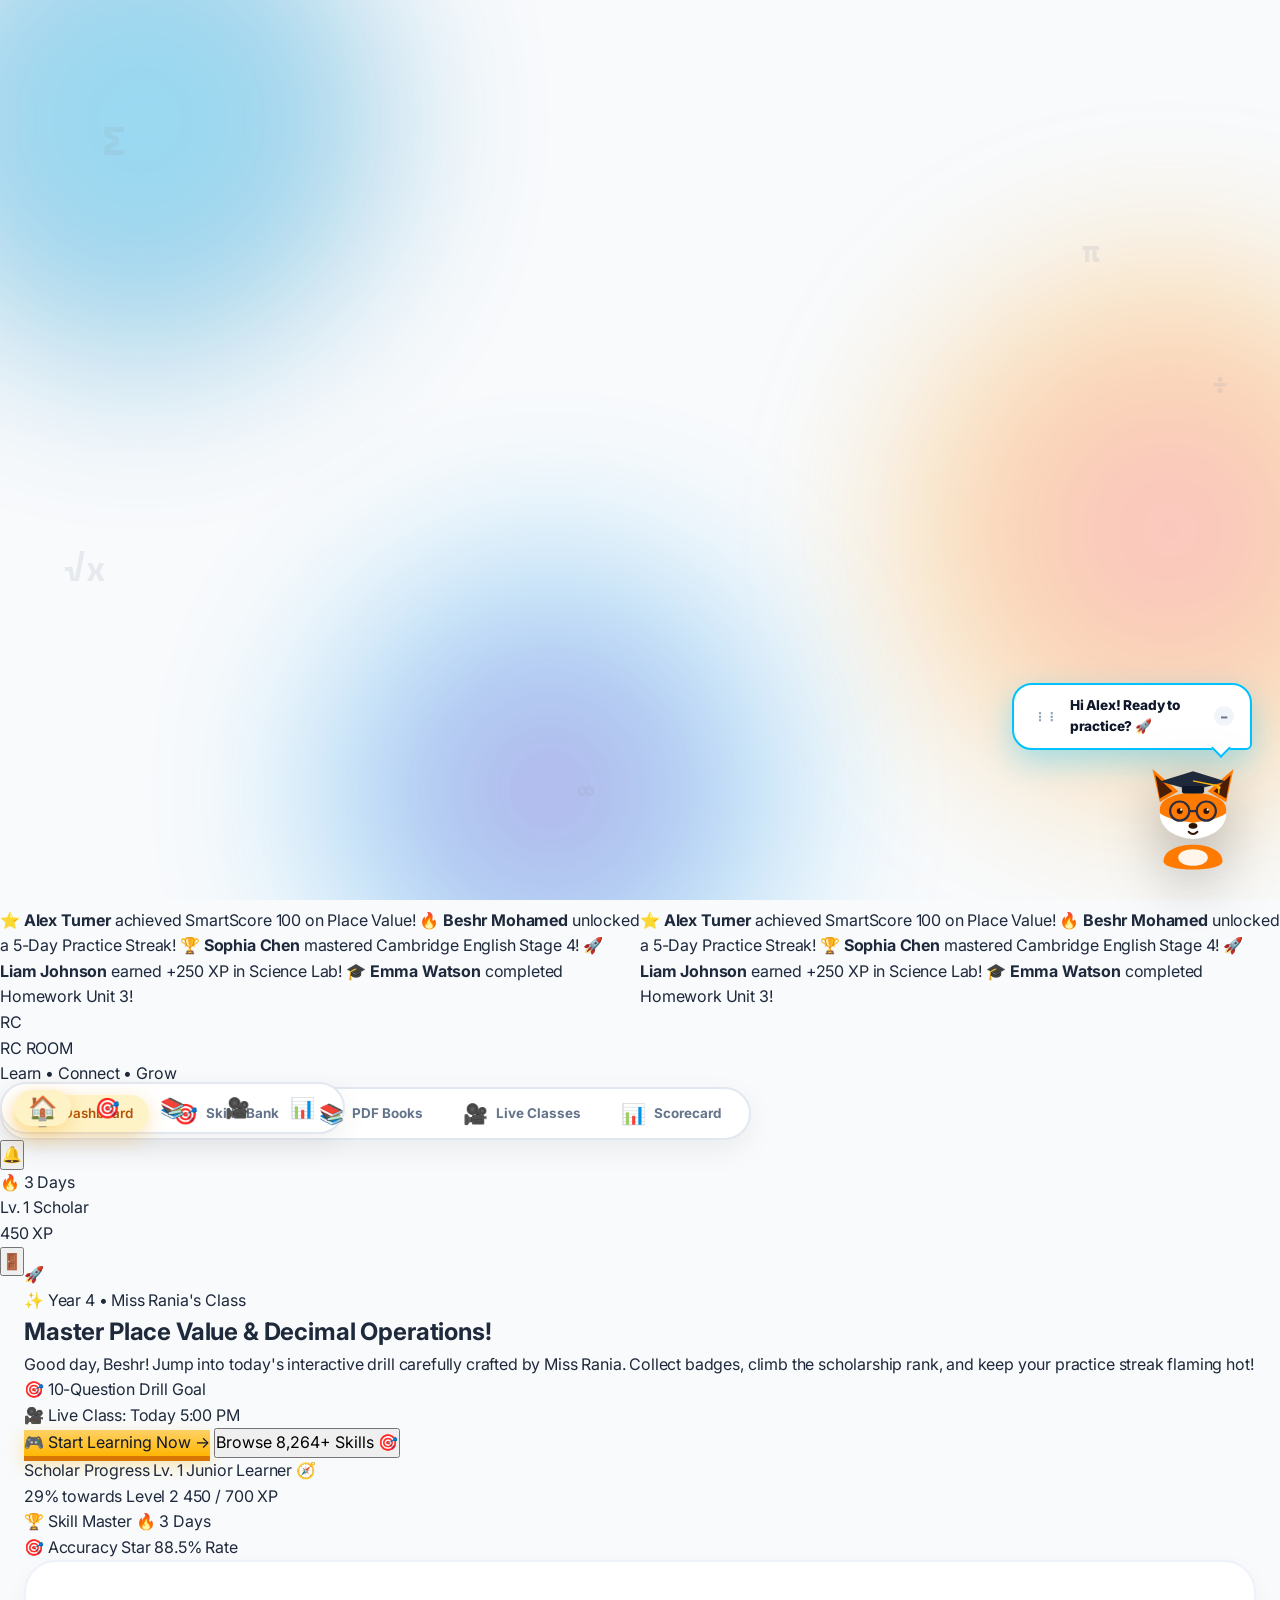
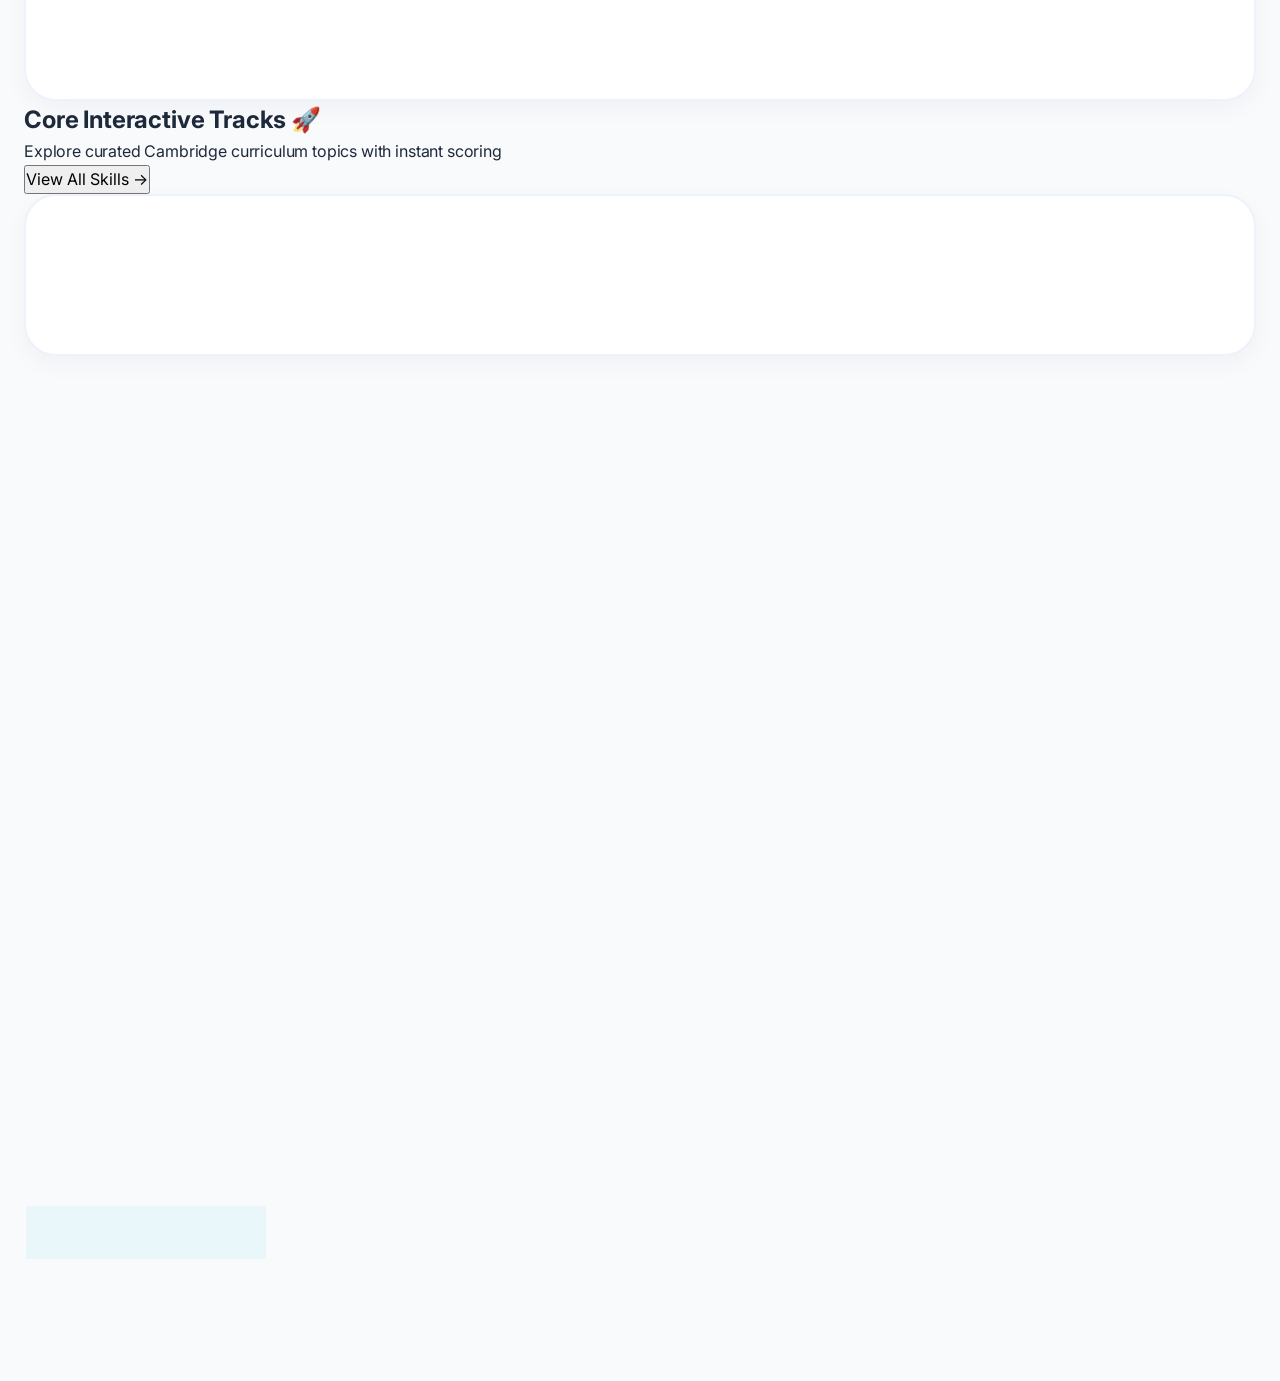
==== commit e6faea40: "Feat: Transform Teacher Command Center tabs with kinetic motion, spring physics, and vibrant colors " ====
--- a/index.html
+++ b/index.html
@@ -96,11 +96,11 @@
   <!-- Cache headers removed — rely on versioned URLs (?v=4.0.0) for cache busting -->
 
   <!-- Core Project Styles -->
-  <link rel="stylesheet" href="style.css?v=4.2.1">
+  <link rel="stylesheet" href="style.css?v=4.2.2">
   <link rel="icon" type="image/png" href="[data-uri]">
-  <link rel="icon" type="image/png" sizes="32x32" href="assets/rc-logo.png?v=4.2.1">
-  <link rel="shortcut icon" href="favicon.ico?v=4.2.1">
-  <link rel="apple-touch-icon" href="assets/rc-logo.png?v=4.2.1">
+  <link rel="icon" type="image/png" sizes="32x32" href="assets/rc-logo.png?v=4.2.2">
+  <link rel="shortcut icon" href="favicon.ico?v=4.2.2">
+  <link rel="apple-touch-icon" href="assets/rc-logo.png?v=4.2.2">
 
   <style>
     /* Clean layout resets & Stitch view toggling */
@@ -1138,45 +1138,45 @@
           <h1 class="view-main-title">Teacher Command Center</h1>
           <p class="view-lead-text">Manage enrolled students, monitor tuition subscriptions, schedule daily lesson agendas, log Zoom sessions, and distribute homework.</p>
         </div>
-        <div class="view-actions-col flex flex-wrap gap-2">
-          <button class="primary-glow-btn" id="openAddStudentModalTopBtn" onclick="document.getElementById('addStudentModal').classList.add('open')">
-            <span class="material-symbols-outlined text-[18px]">person_add</span>
+        <div class="view-actions-col flex flex-wrap gap-2.5">
+          <button class="btn-tactile-cyan px-5 py-2.5 rounded-full font-bold text-xs flex items-center gap-1.5 shadow-md cursor-pointer" id="openAddStudentModalTopBtn" onclick="document.getElementById('addStudentModal').classList.add('open')">
+            <span class="text-base">➕</span>
             <span>Add Student</span>
           </button>
-          <button class="secondary-glass-btn" onclick="printStudentLoginCards()">
-            <span class="material-symbols-outlined text-[18px]">print</span>
+          <button class="px-5 py-2.5 rounded-full font-bold text-xs flex items-center gap-1.5 bg-white hover:bg-slate-50 border border-slate-200 text-slate-700 shadow-sm transition-all cursor-pointer hover:shadow-md hover:-translate-y-0.5" onclick="printStudentLoginCards()">
+            <span class="text-base">🖨️</span>
             <span>Print Login Cards</span>
           </button>
-          <button class="secondary-glass-btn" id="exportClassroomCsvBtn">
-            <span class="material-symbols-outlined text-[18px]">download</span>
+          <button class="px-5 py-2.5 rounded-full font-bold text-xs flex items-center gap-1.5 bg-white hover:bg-slate-50 border border-slate-200 text-slate-700 shadow-sm transition-all cursor-pointer hover:shadow-md hover:-translate-y-0.5" id="exportClassroomCsvBtn">
+            <span class="text-base">📥</span>
             <span>Export CSV</span>
           </button>
         </div>
       </div>
 
-      <!-- Teacher Navigation Sub-Tabs (Categorized by Purpose) -->
+      <!-- Teacher Navigation Sub-Tabs (Categorized by Purpose with Kinetic Motion & Colors) -->
       <div class="teacher-nav-groups-container mb-6" id="teacherSubTabs">
         <!-- Group 1: Teaching & Curriculum -->
         <div class="teacher-tab-group">
           <div class="teacher-group-header">
-            <span class="material-symbols-outlined text-[16px]">school</span>
+            <span class="text-base">🎓</span>
             <span>Teaching &amp; Curriculum</span>
           </div>
           <div class="teacher-group-buttons">
-            <button type="button" class="teacher-sub-tab" data-ttab="homework" onclick="switchTeacherTab('homework')">
-              <span class="material-symbols-outlined">assignment</span>
+            <button type="button" class="teacher-sub-tab tbtn-homework" data-ttab="homework" onclick="switchTeacherTab('homework')">
+              <span class="icon">📝</span>
               <span>Homework</span>
             </button>
-            <button type="button" class="teacher-sub-tab" data-ttab="curriculum" onclick="switchTeacherTab('curriculum')">
-              <span class="material-symbols-outlined">lock_open</span>
+            <button type="button" class="teacher-sub-tab tbtn-curriculum" data-ttab="curriculum" onclick="switchTeacherTab('curriculum')">
+              <span class="icon">🔓</span>
               <span>Lesson Permissions</span>
             </button>
-            <button type="button" class="teacher-sub-tab" data-ttab="sessions" onclick="switchTeacherTab('sessions')">
-              <span class="material-symbols-outlined">videocam</span>
+            <button type="button" class="teacher-sub-tab tbtn-sessions" data-ttab="sessions" onclick="switchTeacherTab('sessions')">
+              <span class="icon">🎥</span>
               <span>Zoom &amp; Syllabus</span>
             </button>
-            <button type="button" class="teacher-sub-tab" data-ttab="books" onclick="switchTeacherTab('books')">
-              <span class="material-symbols-outlined">menu_book</span>
+            <button type="button" class="teacher-sub-tab tbtn-books" data-ttab="books" onclick="switchTeacherTab('books')">
+              <span class="icon">📚</span>
               <span>PDF Textbooks</span>
             </button>
           </div>
@@ -1184,33 +1184,33 @@
 
         <!-- Group 2: Classroom Management -->
         <div class="teacher-tab-group">
-          <div class="teacher-group-header">
-            <span class="material-symbols-outlined text-[16px]">manage_accounts</span>
+          <div class="teacher-group-header ops">
+            <span class="text-base">👩‍🏫</span>
             <span>Classroom &amp; Operations</span>
           </div>
           <div class="teacher-group-buttons">
-            <button type="button" class="teacher-sub-tab active" data-ttab="students" onclick="switchTeacherTab('students')">
-              <span class="material-symbols-outlined">group</span>
+            <button type="button" class="teacher-sub-tab active tbtn-students" data-ttab="students" onclick="switchTeacherTab('students')">
+              <span class="icon">👥</span>
               <span>Students Roster</span>
             </button>
-            <button type="button" class="teacher-sub-tab" data-ttab="groups" onclick="switchTeacherTab('groups')">
-              <span class="material-symbols-outlined">diversity_3</span>
+            <button type="button" class="teacher-sub-tab tbtn-groups" data-ttab="groups" onclick="switchTeacherTab('groups')">
+              <span class="icon">🤝</span>
               <span>Student Groups</span>
               <span class="teacher-tab-badge indigo" id="tGroupsCountBadge" style="display:none;">0</span>
             </button>
-            <button type="button" class="teacher-sub-tab" data-ttab="payments" onclick="switchTeacherTab('payments')">
-              <span class="material-symbols-outlined">receipt_long</span>
+            <button type="button" class="teacher-sub-tab tbtn-payments" data-ttab="payments" onclick="switchTeacherTab('payments')">
+              <span class="icon">💳</span>
               <span>Payment Approvals</span>
               <span class="teacher-tab-badge amber" id="tPendingReceiptsBadge" style="display:none;">0</span>
             </button>
-            <button type="button" class="teacher-sub-tab" data-ttab="planner" onclick="switchTeacherTab('planner')">
-              <span class="material-symbols-outlined">event_note</span>
+            <button type="button" class="teacher-sub-tab tbtn-planner" data-ttab="planner" onclick="switchTeacherTab('planner')">
+              <span class="icon">📅</span>
               <span>Daily Planner</span>
               <span class="teacher-tab-badge emerald" id="tTodayPlannerBadge" style="display:none;">0</span>
             </button>
-            <button type="button" class="teacher-sub-tab" data-ttab="timeline" onclick="switchTeacherTab('timeline')">
-              <span class="material-symbols-outlined">history_toggle_off</span>
-              <span>Daily Student Audit ⏱️</span>
+            <button type="button" class="teacher-sub-tab tbtn-timeline" data-ttab="timeline" onclick="switchTeacherTab('timeline')">
+              <span class="icon">⏱️</span>
+              <span>Daily Student Audit</span>
               <span class="teacher-tab-badge purple" id="tTodayActivityBadge">Live</span>
             </button>
           </div>
@@ -3302,23 +3302,23 @@
 
 
   <!-- Core Application Scripts (v=4.1.0) -->
-  <script src="data/teacher_curriculum.js?v=4.2.1"></script>
-  <script src="js/i18n.js?v=4.2.1"></script>
-  <script src="js/scratchpad.js?v=4.2.1"></script>
-  <script src="js/audio.js?v=4.2.1"></script>
-  <script src="js/sync.js?v=4.2.1"></script>
-  <script src="js/question-engine.js?v=4.2.1"></script>
-  <script src="js/vocab-game.js?v=4.2.1"></script>
-  <script src="js/student-blog.js?v=4.2.1"></script>
-  <script src="js/activity-logger.js?v=4.2.1"></script>
-  <script src="js/classroom-tools.js?v=4.2.1"></script>
-  <script src="js/certificate.js?v=4.2.1"></script>
+  <script src="data/teacher_curriculum.js?v=4.2.2"></script>
+  <script src="js/i18n.js?v=4.2.2"></script>
+  <script src="js/scratchpad.js?v=4.2.2"></script>
+  <script src="js/audio.js?v=4.2.2"></script>
+  <script src="js/sync.js?v=4.2.2"></script>
+  <script src="js/question-engine.js?v=4.2.2"></script>
+  <script src="js/vocab-game.js?v=4.2.2"></script>
+  <script src="js/student-blog.js?v=4.2.2"></script>
+  <script src="js/activity-logger.js?v=4.2.2"></script>
+  <script src="js/classroom-tools.js?v=4.2.2"></script>
+  <script src="js/certificate.js?v=4.2.2"></script>
   <script src="https://www.gstatic.com/firebasejs/10.8.0/firebase-app-compat.js"></script>
   <script src="https://www.gstatic.com/firebasejs/10.8.0/firebase-firestore-compat.js"></script>
-  <script src="js/cloud-db.js?v=4.2.1"></script>
-  <script src="js/cosmos.js?v=4.2.1"></script>
-  <script src="js/mascot.js?v=4.2.1"></script>
-  <script src="app.js?v=4.2.1"></script>
+  <script src="js/cloud-db.js?v=4.2.2"></script>
+  <script src="js/cosmos.js?v=4.2.2"></script>
+  <script src="js/mascot.js?v=4.2.2"></script>
+  <script src="app.js?v=4.2.2"></script>
 </body>
 </html>
 
--- a/style.css
+++ b/style.css
@@ -5543,86 +5543,155 @@
 }
 
 .teacher-tab-group {
-  background: var(--bg-hover);
-  border: 1px solid var(--border-subtle);
-  border-radius: var(--radius-md);
-  padding: 0.65rem 0.85rem;
+  background: #ffffff;
+  border: 2px solid #e2e8f0;
+  border-radius: 28px;
+  padding: 1.15rem 1.35rem;
   display: flex;
   flex-direction: column;
+  gap: 0.75rem;
+  box-shadow: 0 10px 30px rgba(0, 0, 0, 0.05);
+  transition: all 0.25s ease;
+}
+
+.teacher-tab-group:hover {
+  border-color: #cbd5e1;
+  box-shadow: 0 14px 35px rgba(0, 0, 0, 0.08);
+}
+
+.teacher-group-header {
+  display: flex;
+  align-items: center;
   gap: 0.5rem;
-  box-shadow: var(--shadow-sm);
-}
-
-.teacher-group-header {
-  display: flex;
-  align-items: center;
-  gap: 0.45rem;
-  font-size: 0.72rem;
+  font-size: 0.78rem;
   font-weight: 800;
   text-transform: uppercase;
-  letter-spacing: 0.06em;
-  color: var(--color-primary);
-  padding-left: 0.2rem;
+  letter-spacing: 0.08em;
+  color: #0284c7;
+  padding-left: 0.25rem;
+}
+
+.teacher-group-header.ops {
+  color: #7c3aed;
 }
 
 .teacher-group-buttons {
-  display: flex;
-  align-items: center;
-  flex-wrap: wrap;
-  gap: 0.4rem;
-}
-
-.teacher-sub-nav {
   display: flex;
   align-items: center;
   flex-wrap: wrap;
   gap: 0.5rem;
-  padding: 0.4rem;
-  background: var(--bg-hover);
-  border: 1px solid var(--border-subtle);
-  border-radius: var(--radius-md);
-  margin-bottom: 1.75rem;
 }
 
 .teacher-sub-tab {
   display: inline-flex;
   align-items: center;
-  gap: 0.5rem;
-  padding: 0.55rem 0.95rem;
-  border-radius: var(--radius-sm);
-  border: 1px solid transparent;
-  background: transparent;
-  color: var(--text-secondary);
-  font-size: 0.825rem;
-  font-weight: 600;
+  gap: 8px;
+  padding: 8px 16px;
+  border-radius: 999px;
+  border: none;
+  background: #f8fafc;
+  color: #64748b;
+  font-size: 0.84rem;
+  font-weight: 700;
   cursor: pointer;
   white-space: nowrap;
-  transition: var(--transition-smooth);
+  transition: all 0.25s cubic-bezier(0.34, 1.56, 0.64, 1);
   user-select: none;
   flex-shrink: 0;
-}
-
+  box-shadow: 0 2px 6px rgba(0, 0, 0, 0.03);
+}
+
+.teacher-sub-tab .icon {
+  font-size: 19px;
+  line-height: 1;
+  transition: transform 0.3s cubic-bezier(0.34, 1.56, 0.64, 1);
+  display: inline-block;
+}
+
+/* Micro-spring hover physics */
 .teacher-sub-tab:hover {
-  color: var(--text-primary);
-  background: var(--bg-surface);
-}
-
-.teacher-sub-tab.active {
-  background: var(--bg-card-solid);
-  color: var(--text-primary);
-  border-color: var(--border-card);
-  box-shadow: var(--shadow-sm);
-  font-weight: 700;
-}
-
-.teacher-sub-tab .material-symbols-outlined {
-  font-size: 1.15rem;
-  color: var(--color-primary);
-  transition: transform 0.2s ease;
-}
-
-.teacher-sub-tab:hover .material-symbols-outlined {
-  transform: scale(1.1);
+  transform: translateY(-3px);
+}
+
+.teacher-sub-tab:hover .icon {
+  transform: translateY(-2px) scale(1.35) rotate(-8deg);
+}
+
+/* 1. Homework (Amber / Mango) */
+.teacher-sub-tab.tbtn-homework:hover,
+.teacher-sub-tab.tbtn-homework.active {
+  background: #fef3c7 !important;
+  color: #b45309 !important;
+  box-shadow: 0 6px 20px rgba(245, 158, 11, 0.3) !important;
+}
+
+/* 2. Lesson Permissions (Sky / Cyan) */
+.teacher-sub-tab.tbtn-curriculum:hover,
+.teacher-sub-tab.tbtn-curriculum.active {
+  background: #e0f2fe !important;
+  color: #0284c7 !important;
+  box-shadow: 0 6px 20px rgba(14, 165, 233, 0.3) !important;
+}
+
+/* 3. Zoom & Syllabus (Rose / Coral) */
+.teacher-sub-tab.tbtn-sessions:hover,
+.teacher-sub-tab.tbtn-sessions.active {
+  background: #ffe4e6 !important;
+  color: #e11d48 !important;
+  box-shadow: 0 6px 20px rgba(225, 29, 72, 0.3) !important;
+}
+
+/* 4. PDF Textbooks (Emerald / Mint) */
+.teacher-sub-tab.tbtn-books:hover,
+.teacher-sub-tab.tbtn-books.active {
+  background: #d1fae5 !important;
+  color: #059669 !important;
+  box-shadow: 0 6px 20px rgba(16, 185, 129, 0.3) !important;
+}
+
+/* 5. Students Roster (Purple / Violet) */
+.teacher-sub-tab.tbtn-students:hover,
+.teacher-sub-tab.tbtn-students.active {
+  background: #ede9fe !important;
+  color: #7c3aed !important;
+  box-shadow: 0 6px 20px rgba(124, 58, 237, 0.3) !important;
+}
+
+/* 6. Student Groups (Teal / Mint) */
+.teacher-sub-tab.tbtn-groups:hover,
+.teacher-sub-tab.tbtn-groups.active {
+  background: #ccfbf1 !important;
+  color: #0f766e !important;
+  box-shadow: 0 6px 20px rgba(15, 118, 110, 0.3) !important;
+}
+
+/* 7. Payment Approvals (Green / Emerald) */
+.teacher-sub-tab.tbtn-payments:hover,
+.teacher-sub-tab.tbtn-payments.active {
+  background: #dcfce7 !important;
+  color: #15803d !important;
+  box-shadow: 0 6px 20px rgba(21, 128, 61, 0.3) !important;
+}
+
+/* 8. Daily Planner (Orange / Tangerine) */
+.teacher-sub-tab.tbtn-planner:hover,
+.teacher-sub-tab.tbtn-planner.active {
+  background: #ffedd5 !important;
+  color: #c2410c !important;
+  box-shadow: 0 6px 20px rgba(194, 65, 12, 0.3) !important;
+}
+
+/* 9. Daily Student Audit (Fuchsia / Berry) */
+.teacher-sub-tab.tbtn-timeline:hover,
+.teacher-sub-tab.tbtn-timeline.active {
+  background: #fce7f3 !important;
+  color: #be185d !important;
+  box-shadow: 0 6px 20px rgba(190, 24, 93, 0.3) !important;
+}
+
+/* Active icon subtle bounce */
+.teacher-sub-tab.active .icon {
+  transform: scale(1.15);
 }
 
 .teacher-tab-badge {
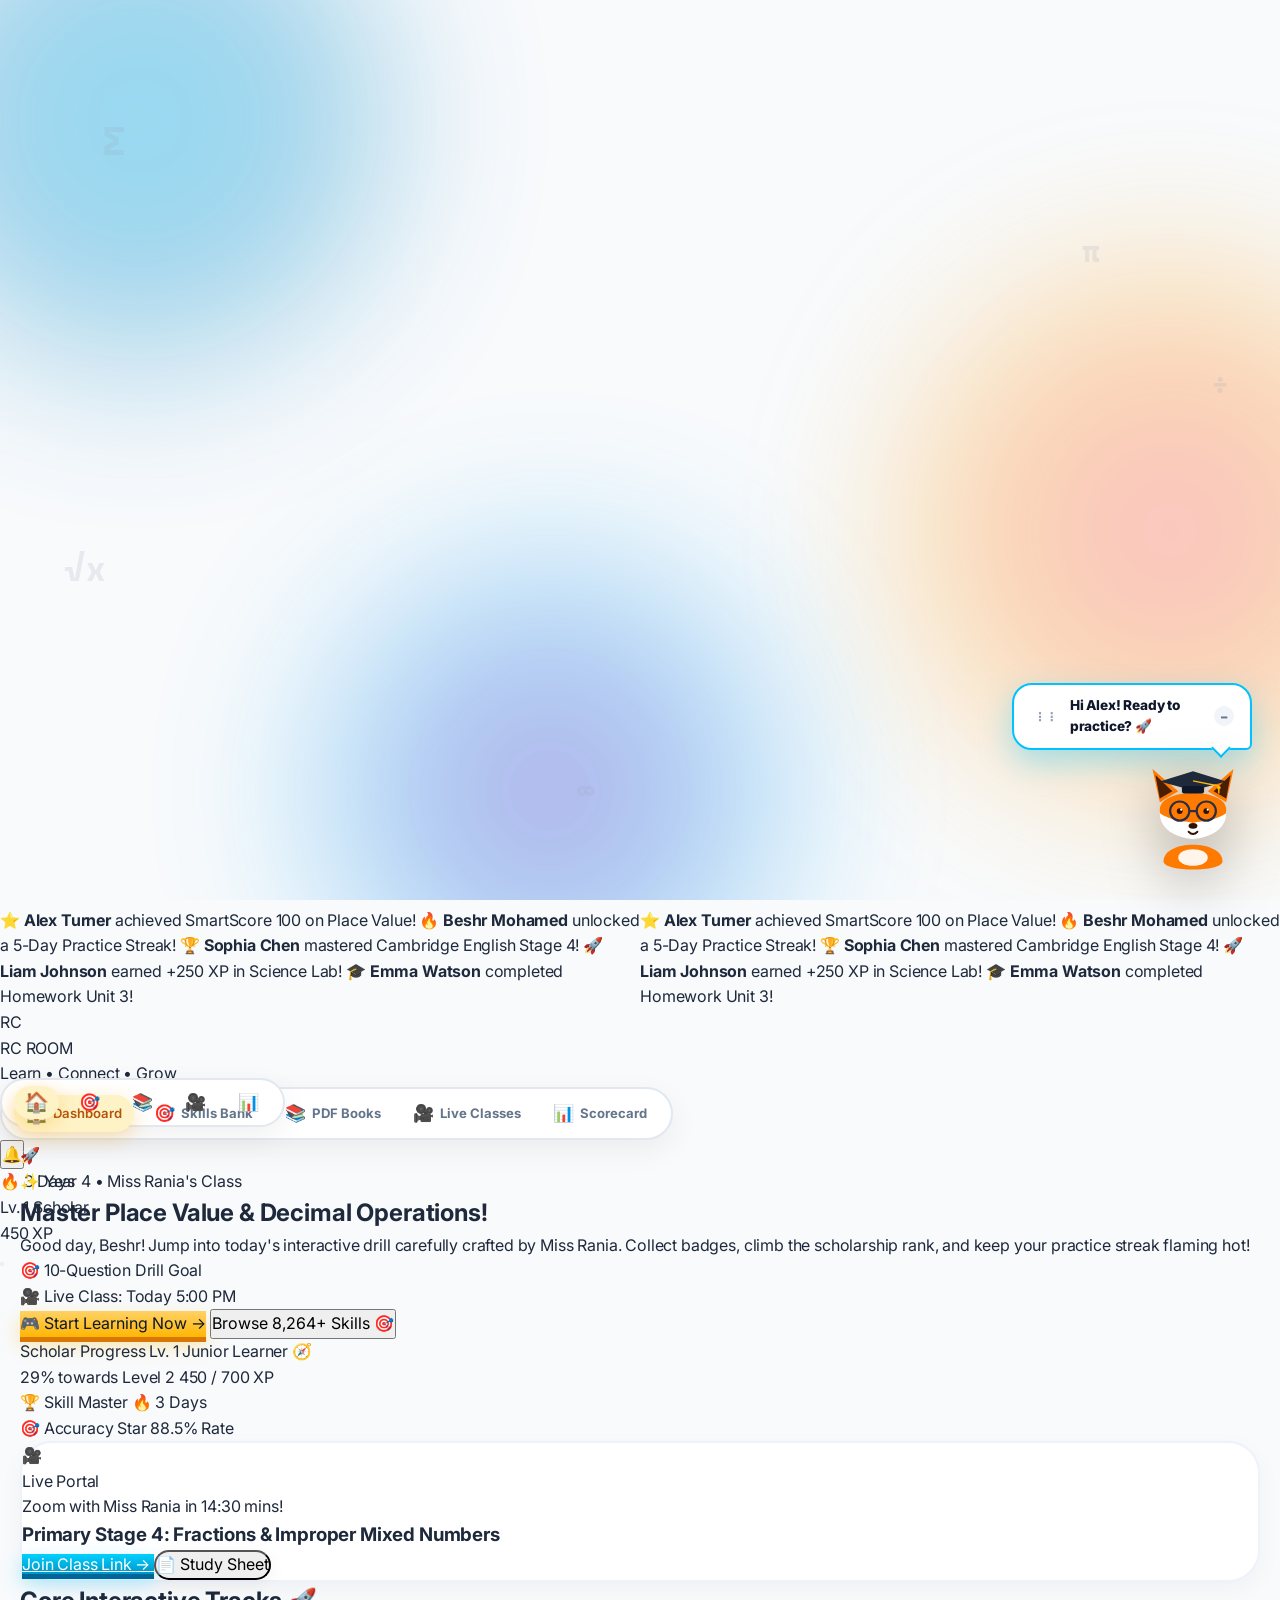
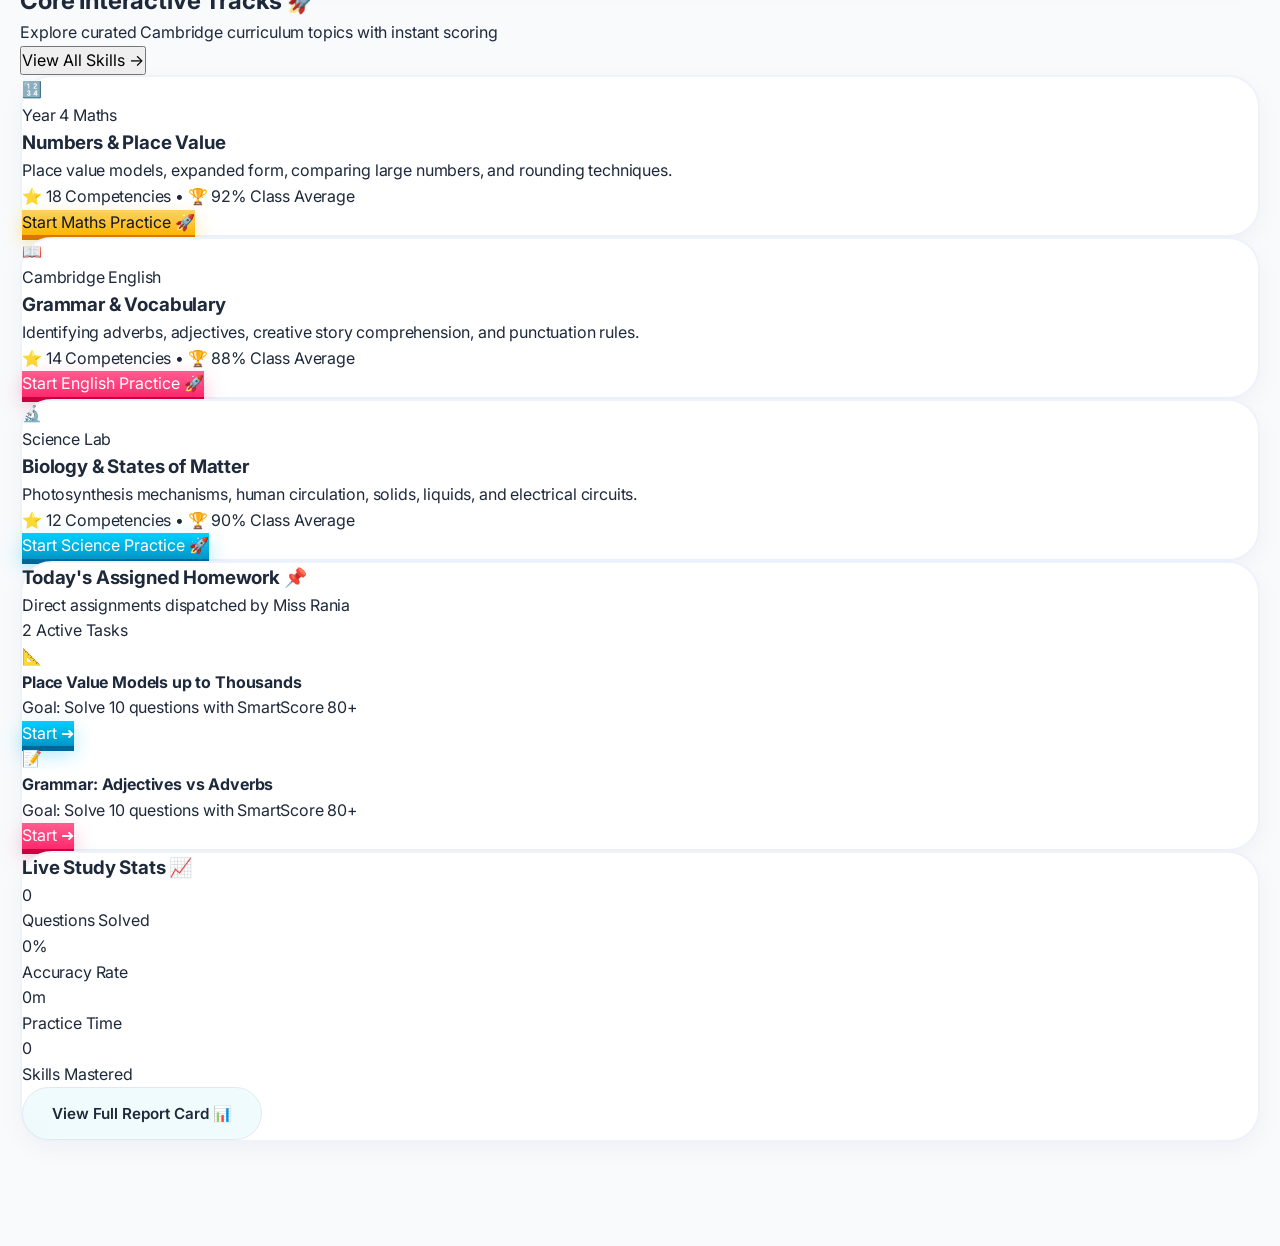
==== commit bd72492e: "Fix: Replace logout emoji with open-door SVG, prevent navbar overflow clipping, and reduce vertical " ====
--- a/index.html
+++ b/index.html
@@ -96,11 +96,11 @@
   <!-- Cache headers removed — rely on versioned URLs (?v=4.0.0) for cache busting -->
 
   <!-- Core Project Styles -->
-  <link rel="stylesheet" href="style.css?v=4.2.2">
+  <link rel="stylesheet" href="style.css?v=4.2.3">
   <link rel="icon" type="image/png" href="[data-uri]">
-  <link rel="icon" type="image/png" sizes="32x32" href="assets/rc-logo.png?v=4.2.2">
-  <link rel="shortcut icon" href="favicon.ico?v=4.2.2">
-  <link rel="apple-touch-icon" href="assets/rc-logo.png?v=4.2.2">
+  <link rel="icon" type="image/png" sizes="32x32" href="assets/rc-logo.png?v=4.2.3">
+  <link rel="shortcut icon" href="favicon.ico?v=4.2.3">
+  <link rel="apple-touch-icon" href="assets/rc-logo.png?v=4.2.3">
 
   <style>
     /* Clean layout resets & Stitch view toggling */
@@ -233,7 +233,7 @@
   <canvas id="confettiCanvas" class="fixed inset-0 pointer-events-none z-50 w-full h-full"></canvas>
 
   <!-- Marquee Ticker -->
-  <div class="ticker-wrapper bg-gradient-to-r from-joy-purple via-joy-blue to-joy-cyan text-white text-xs font-bold py-1.5 px-4 overflow-hidden border-b border-white/20 select-none shadow-sm relative z-50">
+  <div class="ticker-wrapper bg-gradient-to-r from-joy-purple via-joy-blue to-joy-cyan text-white text-[11px] sm:text-xs font-bold py-1 px-4 overflow-hidden border-b border-white/20 select-none shadow-sm relative z-50">
     <div class="ticker-strip whitespace-nowrap flex items-center gap-10">
       <div class="flex items-center gap-10">
         <span class="inline-flex items-center gap-2">⭐ <span><strong>Alex Turner</strong> achieved SmartScore 100 on Place Value!</span></span>
@@ -255,30 +255,27 @@
 
 
   <!-- ====================================================================
-       TOP NAVIGATION BAR (Fixed h-20 with Kinetic Brand & Student Capsule)
-       ==================================================================== -->
-    <!-- ====================================================================
        TOP NAVIGATION BAR (Joyful Sticky Navigation)
        ==================================================================== -->
   <header class="sticky top-0 z-40 bg-white/90 backdrop-blur-xl border-b-2 border-joy-border shadow-sm" id="portalNavbar">
-    <div class="max-w-7xl mx-auto h-20 px-4 sm:px-8 flex items-center justify-between gap-4">
+    <div class="max-w-[1440px] mx-auto h-[68px] px-3 sm:px-6 md:px-8 flex items-center justify-between gap-2 lg:gap-4">
       
       <!-- Brand Logo Badge -->
-      <div class="flex items-center gap-3 cursor-pointer group" id="brandHomeBtn" onclick="switchView('dashboard')">
-        <div class="w-12 h-12 rounded-2xl bg-gradient-to-tr from-joy-mango via-joy-coral to-joy-cyan flex items-center justify-center font-display font-black text-2xl text-white shadow-lg shadow-joy-coral/25 group-hover:rotate-6 transition-transform">
+      <div class="flex items-center gap-2.5 sm:gap-3 cursor-pointer group shrink-0" id="brandHomeBtn" onclick="switchView('dashboard')">
+        <div class="w-10 h-10 sm:w-11 sm:h-11 rounded-2xl bg-gradient-to-tr from-joy-mango via-joy-coral to-joy-cyan flex items-center justify-center font-display font-black text-xl text-white shadow-md shadow-joy-coral/25 group-hover:rotate-6 transition-transform">
           RC
         </div>
         <div class="flex flex-col">
-          <div class="flex items-center gap-1 font-display font-black text-2xl tracking-tight leading-none text-joy-dark">
+          <div class="flex items-center gap-1 font-display font-black text-xl sm:text-2xl tracking-tight leading-none text-joy-dark">
             <span class="text-joy-coral">RC</span>
             <span class="text-joy-mango">ROOM</span>
           </div>
-          <span class="text-[10px] font-extrabold tracking-wider text-joy-muted uppercase mt-0.5">Learn &bull; Connect &bull; Grow</span>
+          <span class="text-[9px] sm:text-[10px] font-extrabold tracking-wider text-joy-muted uppercase mt-0.5">Learn &bull; Connect &bull; Grow</span>
         </div>
       </div>
 
       <!-- Navigation Capsule Links -->
-      <nav class="hidden md:flex nav-capsule" id="headerNavTabs">
+      <nav class="hidden md:flex nav-capsule shrink-0" id="headerNavTabs">
         <button class="btn nav-tab btn-dash active" data-view="dashboard" onclick="switchView('dashboard')">
           <span class="icon">🏠</span> <span>Dashboard</span>
         </button>
@@ -297,23 +294,23 @@
       </nav>
 
       <!-- Right Header Actions (Streak, Sound FX, XP Bar & Teacher Center) -->
-      <div class="flex items-center gap-3">
+      <div class="flex items-center gap-1.5 sm:gap-2.5 shrink-0">
         <!-- Sound FX Toggle Button -->
-        <button id="soundToggleBtn" class="w-10 h-10 rounded-2xl bg-slate-100 hover:bg-slate-200 border border-slate-200 text-slate-700 flex items-center justify-center font-bold transition-all text-base cursor-pointer" title="Toggle Sound Effects" onclick="toggleSoundFX()">
+        <button id="soundToggleBtn" class="w-9 h-9 sm:w-10 sm:h-10 shrink-0 rounded-2xl bg-slate-100 hover:bg-slate-200 border border-slate-200 text-slate-700 flex items-center justify-center font-bold transition-all text-sm sm:text-base cursor-pointer" title="Toggle Sound Effects" onclick="toggleSoundFX()">
           🔔
         </button>
 
         <!-- Daily Streak Badge -->
-        <div class="flex items-center gap-1.5 px-3.5 py-1.5 rounded-full bg-amber-50 border-2 border-amber-200 text-amber-600 font-extrabold text-xs shadow-sm">
+        <div class="flex items-center gap-1 sm:gap-1.5 px-2.5 sm:px-3.5 py-1.5 rounded-full bg-amber-50 border-2 border-amber-200 text-amber-600 font-extrabold text-xs shadow-sm shrink-0">
           <span class="flame-icon">🔥</span>
           <span id="navStreakCount">5 Days</span>
         </div>
 
         <!-- Student XP Capsule -->
-        <div class="hidden lg:flex flex-col text-right pl-1" id="navStudentCapsule">
+        <div class="hidden xl:flex flex-col text-right pl-1 shrink-0" id="navStudentCapsule">
           <span class="text-[10px] font-extrabold text-joy-muted uppercase" id="navStudentLevel">Level 5 Scholar</span>
           <div class="flex items-center gap-2">
-            <div class="w-24 h-2.5 bg-slate-200 rounded-full overflow-hidden">
+            <div class="w-20 xl:w-24 h-2.5 bg-slate-200 rounded-full overflow-hidden">
               <div id="navXpFill" class="h-full bg-gradient-to-r from-joy-mango via-joy-coral to-joy-cyan rounded-full transition-all duration-500" style="width: 71%;"></div>
             </div>
             <span id="navXpText" class="font-mono text-xs font-bold text-joy-cyan">1,420 XP</span>
@@ -321,13 +318,16 @@
         </div>
 
         <!-- Teacher Center Mode Switcher -->
-        <button class="flex items-center gap-1.5 px-4 py-2 rounded-full bg-purple-100 hover:bg-purple-200 text-joy-purple font-extrabold text-xs border border-purple-300 transition-all cursor-pointer" id="topTeacherQuickBtn" onclick="switchView('teacher')">
+        <button class="flex items-center gap-1.5 px-3 py-1.5 sm:px-4 sm:py-2 rounded-full bg-purple-100 hover:bg-purple-200 text-joy-purple font-extrabold text-xs border border-purple-300 transition-all cursor-pointer shrink-0" id="topTeacherQuickBtn" onclick="switchView('teacher')">
           <span>👩‍🏫</span> <span>Teacher Suite</span>
         </button>
 
-        <!-- Sign Out Button -->
-        <button type="button" class="w-10 h-10 rounded-2xl bg-red-50 hover:bg-red-100 text-red-600 border border-red-200 flex items-center justify-center font-bold transition-all cursor-pointer text-sm" onclick="logoutUser()" title="Sign Out">
-          🚪
+        <!-- Sign Out Button (Open Door) -->
+        <button type="button" id="navLogoutBtn" class="w-9 h-9 sm:w-10 sm:h-10 shrink-0 rounded-2xl bg-red-50 hover:bg-red-100 text-red-600 hover:text-red-700 border-2 border-red-200/80 hover:border-red-300 flex items-center justify-center font-bold transition-all duration-200 cursor-pointer shadow-sm hover:shadow-md hover:scale-105 active:scale-95 group" onclick="logoutUser()" title="Sign Out">
+          <svg class="w-4 h-4 sm:w-5 sm:h-5 transition-transform duration-200 group-hover:-translate-x-0.5" fill="currentColor" viewBox="0 0 16 16">
+            <path d="M8.5 10c-.276 0-.5-.448-.5-1s.224-1 .5-1 .5.448.5 1-.224 1-.5 1"/>
+            <path d="M10.828.122A.5.5 0 0 1 11 .5V1h.5A1.5 1.5 0 0 1 13 2.5V15h1.5a.5.5 0 0 1 0 1h-13a.5.5 0 0 1 0-1H3V1.5a.5.5 0 0 1 .43-.495l7-1a.5.5 0 0 1 .398.117M11.5 2H11v13h1V2.5a.5.5 0 0 0-.5-.5M4 1.934V15h6V1.077z"/>
+          </svg>
         </button>
       </div>
 
@@ -452,8 +452,8 @@
        MAIN CONTENT WRAPPER (Offset pl-64 with bg-surface-canvas)
        ==================================================================== -->
   <div class="min-h-screen bg-joy-bg transition-all duration-300" id="mainContentWrapper">
-    <main class="relative pt-20 w-full min-h-screen bg-surface-canvas portal-main-content">
-      <div class="flex flex-col w-full px-6 py-8 space-y-8 max-w-[1400px] mx-auto">
+    <main class="relative w-full min-h-screen bg-surface-canvas portal-main-content">
+      <div class="flex flex-col w-full px-4 sm:px-6 pt-2 pb-8 space-y-6 max-w-[1400px] mx-auto">
 
         <!-- ====================================================================
              VIEW 1: STUDENT DASHBOARD (Streamlined Mission-Driven Hub)
@@ -3312,13 +3312,13 @@
   <script src="js/student-blog.js?v=4.2.2"></script>
   <script src="js/activity-logger.js?v=4.2.2"></script>
   <script src="js/classroom-tools.js?v=4.2.2"></script>
-  <script src="js/certificate.js?v=4.2.2"></script>
+  <script src="js/certificate.js?v=4.2.3"></script>
   <script src="https://www.gstatic.com/firebasejs/10.8.0/firebase-app-compat.js"></script>
   <script src="https://www.gstatic.com/firebasejs/10.8.0/firebase-firestore-compat.js"></script>
-  <script src="js/cloud-db.js?v=4.2.2"></script>
-  <script src="js/cosmos.js?v=4.2.2"></script>
-  <script src="js/mascot.js?v=4.2.2"></script>
-  <script src="app.js?v=4.2.2"></script>
+  <script src="js/cloud-db.js?v=4.2.3"></script>
+  <script src="js/cosmos.js?v=4.2.3"></script>
+  <script src="js/mascot.js?v=4.2.3"></script>
+  <script src="app.js?v=4.2.3"></script>
 </body>
 </html>
 
--- a/style.css
+++ b/style.css
@@ -1107,7 +1107,7 @@
 .portal-main-content {
   max-width: 1440px;
   margin: 0 auto;
-  padding: 2rem 1.5rem 5rem;
+  padding: 0.5rem 1.25rem 4rem;
   position: relative;
   z-index: 2;
 }
@@ -7481,7 +7481,7 @@
    ======================================================================== */
 :root {
   --rc-sidebar-width: 250px;
-  --rc-header-height: 72px;
+  --rc-header-height: 68px;
   --rc-radius-lg: 20px;
   --rc-radius-md: 14px;
   --rc-shadow-soft: 0 10px 30px rgba(15, 23, 42, .06);
@@ -7524,7 +7524,7 @@
 #portalSidebar::-webkit-scrollbar { width: 7px; }
 #portalSidebar::-webkit-scrollbar-thumb { background: #dbe3f0; border-radius: 99px; }
 
-/* Main content: joyful full-width layout */
+/* Main content: joyful full-width layout with tight, modern breathing room */
 aside#portalSidebar {
   display: none !important;
 }
@@ -7533,12 +7533,12 @@
 #mainContentWrapper {
   margin-left: 0 !important;
   padding-left: 0 !important;
-  padding-top: calc(var(--rc-header-height) + 24px) !important;
-  padding-right: clamp(16px, 2.5vw, 34px);
+  padding-top: 8px !important;
+  padding-right: clamp(14px, 2.5vw, 32px);
   padding-bottom: 40px;
 }
 .portal-view { max-width: 1480px; margin: 0 auto; }
-.view-header-row { margin-bottom: 22px; }
+.view-header-row { margin-bottom: 16px; }
 .view-kicker {
   font-size: .67rem;
   font-weight: 800;
@@ -7616,7 +7616,7 @@
   #portalNavbar { height: 64px !important; min-height: 64px; }
   #portalNavbar > div { height: 64px !important; padding-left: 12px; padding-right: 12px; }
   #portalSidebar { top: 64px !important; }
-  main#portalMain, #portalMain { padding-top: 78px !important; padding-left: 12px; padding-right: 12px; }
+  main#portalMain, #portalMain { padding-top: 10px !important; padding-left: 12px; padding-right: 12px; }
   .view-main-title { font-size: 1.35rem; }
   .view-lead-text { font-size: .84rem; }
   #brandHomeBtn > div:last-child { display: none; }
@@ -7625,6 +7625,30 @@
   .portal-view .p-6 { padding: 1rem; }
 }
 
+@media (max-width: 1360px) {
+  .nav-capsule .btn {
+    padding: 8px 12px;
+    font-size: 0.82rem;
+    gap: 6px;
+  }
+  .nav-capsule .btn .icon {
+    font-size: 17px;
+  }
+}
+
+#navLogoutBtn {
+  display: inline-flex;
+  align-items: center;
+  justify-content: center;
+  flex-shrink: 0;
+}
+#navLogoutBtn svg {
+  transition: transform 0.25s cubic-bezier(0.34, 1.56, 0.64, 1);
+}
+#navLogoutBtn:hover svg {
+  transform: scale(1.15) translateX(-2px);
+}
+
 /* Respect reduced-motion preferences */
 @media (prefers-reduced-motion: reduce) {
   *, *::before, *::after { animation-duration: .01ms !important; animation-iteration-count: 1 !important; transition-duration: .01ms !important; scroll-behavior: auto !important; }
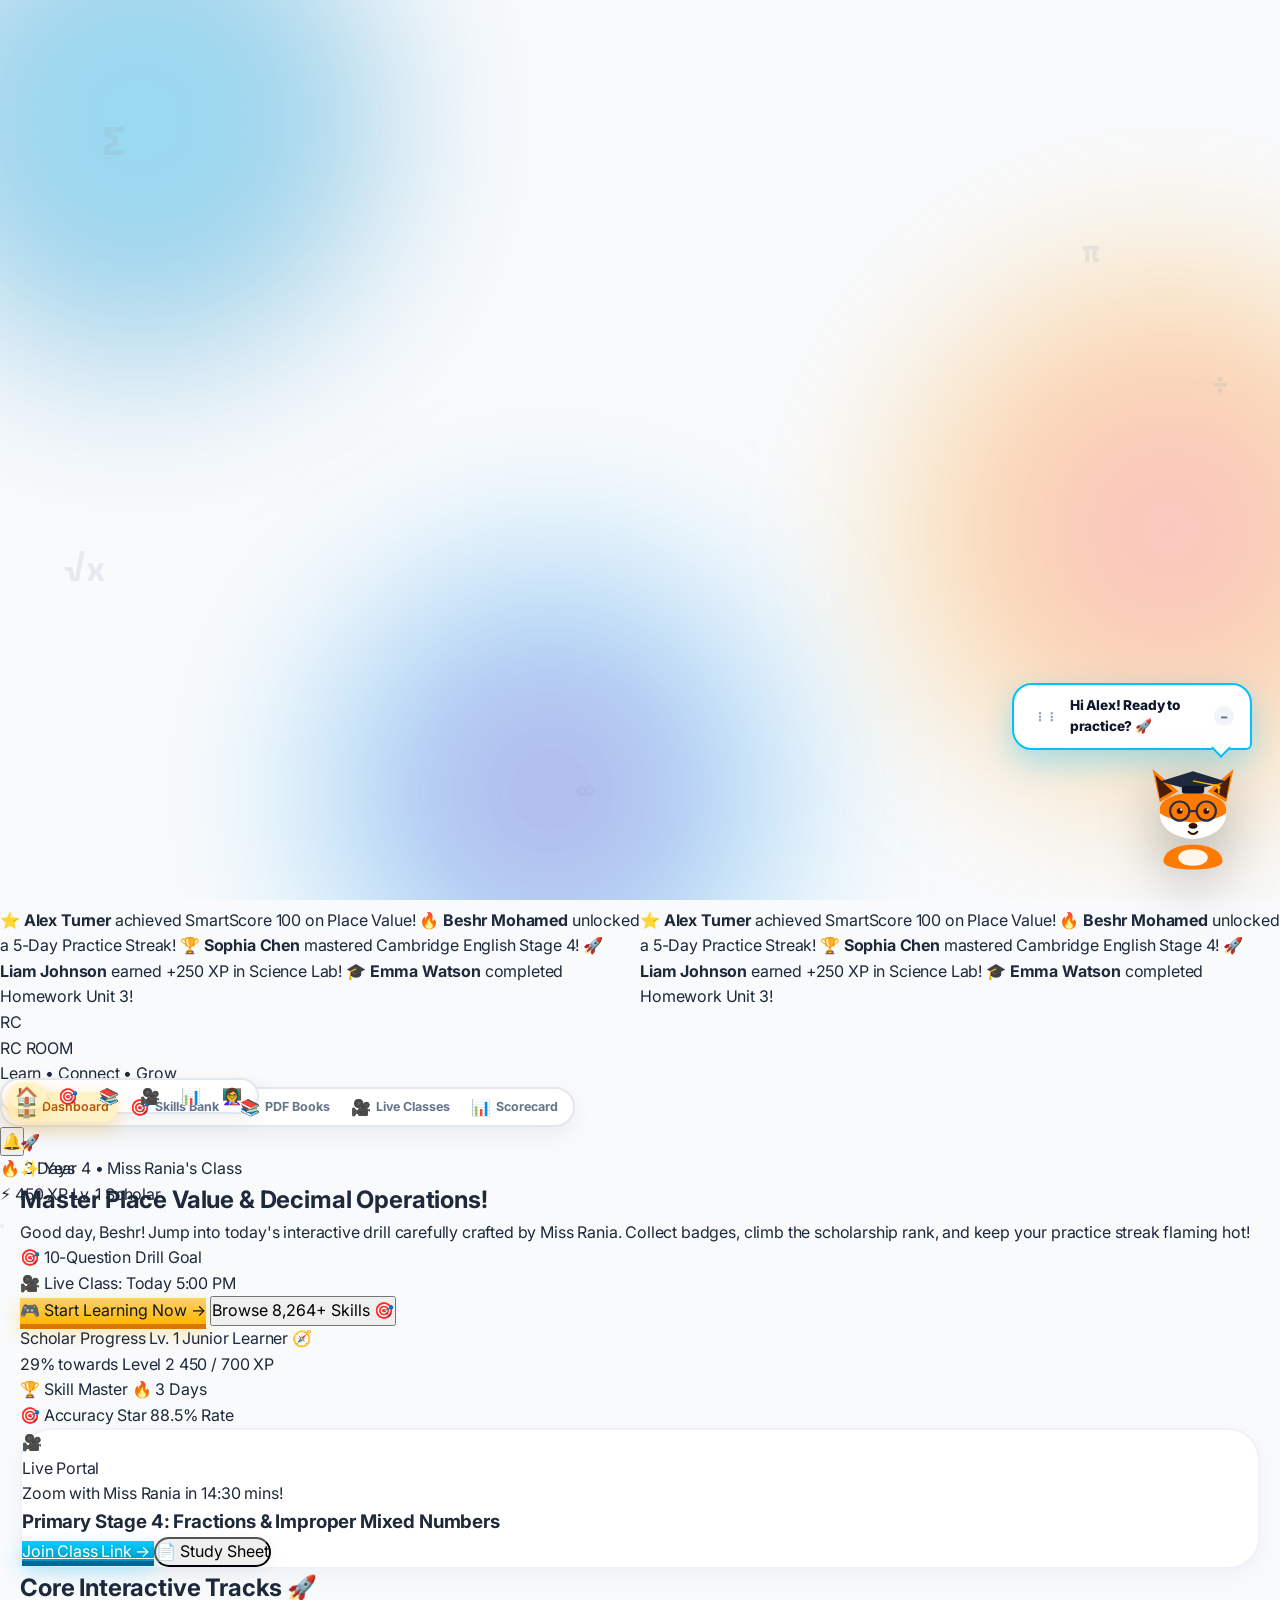
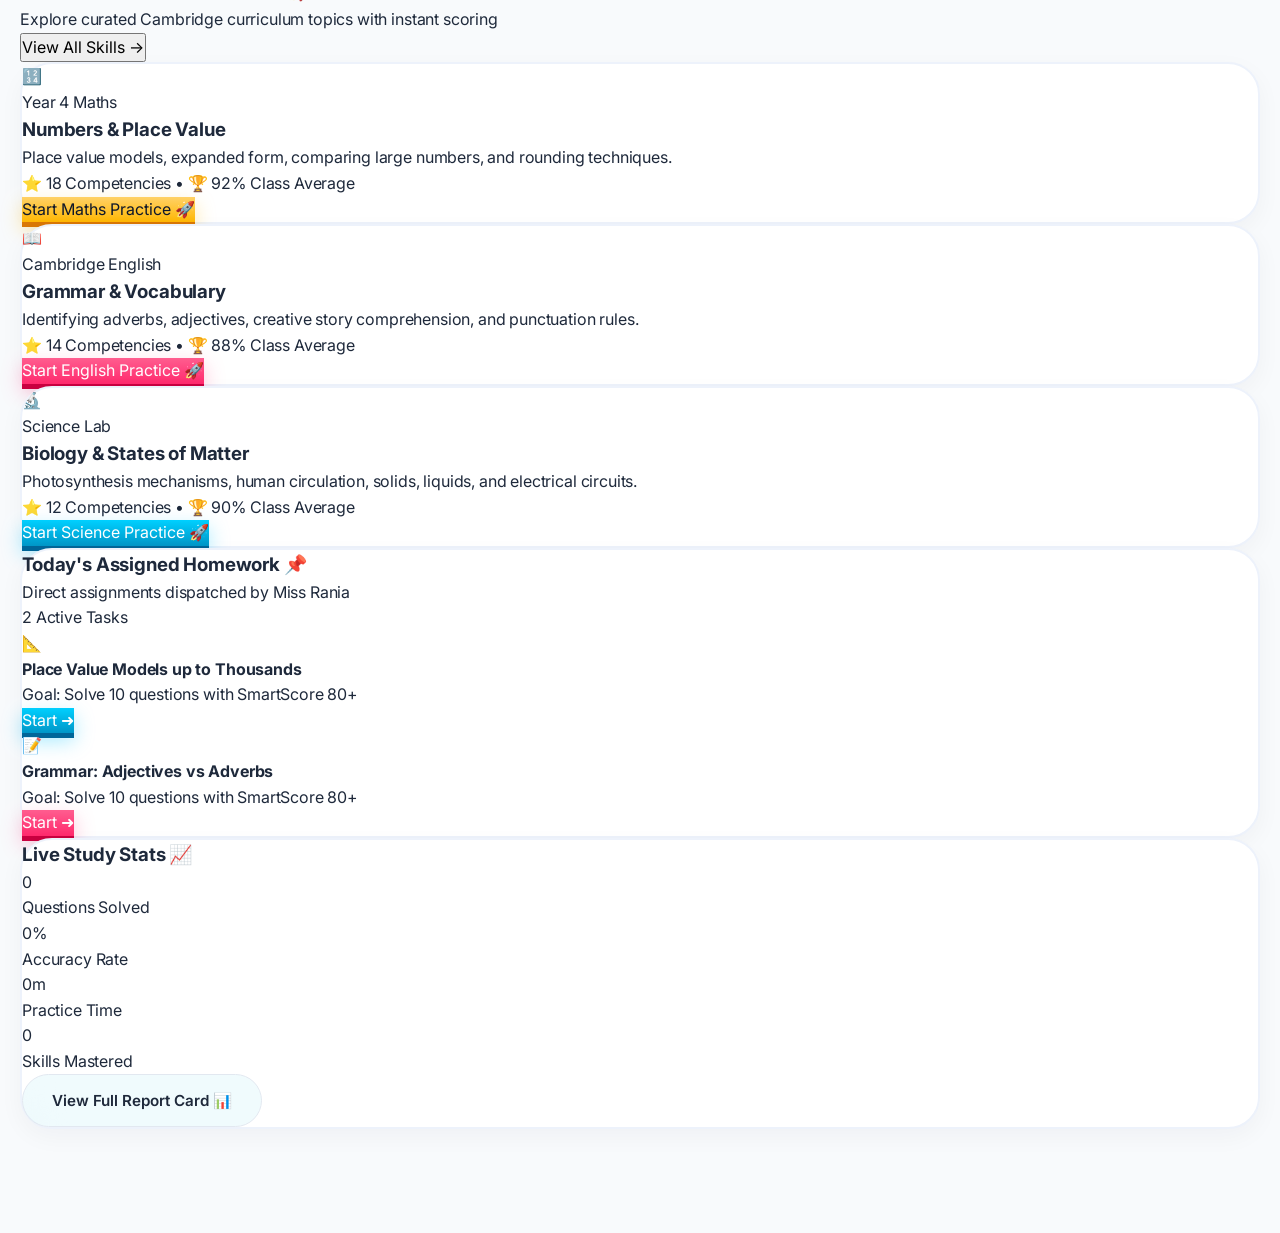
==== commit 8ba44453: "Fix: Perfectly center header nav capsule, prevent right action clipping, and polish mobile layout (v" ====
--- a/index.html
+++ b/index.html
@@ -96,11 +96,11 @@
   <!-- Cache headers removed — rely on versioned URLs (?v=4.0.0) for cache busting -->
 
   <!-- Core Project Styles -->
-  <link rel="stylesheet" href="style.css?v=4.2.3">
-  <link rel="icon" type="image/png" href="[data-uri]">
-  <link rel="icon" type="image/png" sizes="32x32" href="assets/rc-logo.png?v=4.2.3">
-  <link rel="shortcut icon" href="favicon.ico?v=4.2.3">
-  <link rel="apple-touch-icon" href="assets/rc-logo.png?v=4.2.3">
+  <link rel="stylesheet" href="style.css?v=4.2.4">
+  <link rel="icon" type="image/png" href="[data-uri]">
+  <link rel="icon" type="image/png" sizes="32x32" href="assets/rc-logo.png?v=4.2.4">
+  <link rel="shortcut icon" href="favicon.ico?v=4.2.4">
+  <link rel="apple-touch-icon" href="assets/rc-logo.png?v=4.2.4">
 
   <style>
     /* Clean layout resets & Stitch view toggling */
@@ -257,11 +257,11 @@
   <!-- ====================================================================
        TOP NAVIGATION BAR (Joyful Sticky Navigation)
        ==================================================================== -->
-  <header class="sticky top-0 z-40 bg-white/90 backdrop-blur-xl border-b-2 border-joy-border shadow-sm" id="portalNavbar">
-    <div class="max-w-[1440px] mx-auto h-[68px] px-3 sm:px-6 md:px-8 flex items-center justify-between gap-2 lg:gap-4">
+  <header class="sticky top-0 z-40 bg-white/95 backdrop-blur-xl border-b-2 border-joy-border shadow-sm" id="portalNavbar">
+    <div class="max-w-[1440px] mx-auto h-[68px] px-3 sm:px-5 lg:px-6 flex items-center justify-between gap-2">
       
-      <!-- Brand Logo Badge -->
-      <div class="flex items-center gap-2.5 sm:gap-3 cursor-pointer group shrink-0" id="brandHomeBtn" onclick="switchView('dashboard')">
+      <!-- Brand Logo Badge (Left) -->
+      <div class="flex items-center gap-2.5 sm:gap-3 cursor-pointer group shrink-0 min-w-[130px] lg:min-w-[170px]" id="brandHomeBtn" onclick="switchView('dashboard')">
         <div class="w-10 h-10 sm:w-11 sm:h-11 rounded-2xl bg-gradient-to-tr from-joy-mango via-joy-coral to-joy-cyan flex items-center justify-center font-display font-black text-xl text-white shadow-md shadow-joy-coral/25 group-hover:rotate-6 transition-transform">
           RC
         </div>
@@ -270,61 +270,60 @@
             <span class="text-joy-coral">RC</span>
             <span class="text-joy-mango">ROOM</span>
           </div>
-          <span class="text-[9px] sm:text-[10px] font-extrabold tracking-wider text-joy-muted uppercase mt-0.5">Learn &bull; Connect &bull; Grow</span>
-        </div>
-      </div>
-
-      <!-- Navigation Capsule Links -->
-      <nav class="hidden md:flex nav-capsule shrink-0" id="headerNavTabs">
-        <button class="btn nav-tab btn-dash active" data-view="dashboard" onclick="switchView('dashboard')">
-          <span class="icon">🏠</span> <span>Dashboard</span>
-        </button>
-        <button class="btn nav-tab btn-skills" data-view="skills" onclick="switchView('skills')">
-          <span class="icon">🎯</span> <span>Skills Bank</span>
-        </button>
-        <button class="btn nav-tab btn-books" data-view="curriculum-books" onclick="switchView('curriculum-books')">
-          <span class="icon">📚</span> <span>PDF Books</span>
-        </button>
-        <button class="btn nav-tab btn-sessions" data-view="sessions" onclick="switchView('sessions')">
-          <span class="icon">🎥</span> <span>Live Classes</span>
-        </button>
-        <button class="btn nav-tab btn-reports" data-view="reports" onclick="switchView('reports')">
-          <span class="icon">📊</span> <span>Scorecard</span>
-        </button>
-      </nav>
+          <span class="hidden sm:inline-block text-[9px] sm:text-[10px] font-extrabold tracking-wider text-joy-muted uppercase mt-0.5">Learn &bull; Connect &bull; Grow</span>
+        </div>
+      </div>
+
+      <!-- Navigation Capsule Links (Centered) -->
+      <div class="hidden md:flex flex-1 justify-center px-2">
+        <nav class="nav-capsule shrink-0" id="headerNavTabs">
+          <button class="btn nav-tab btn-dash active" data-view="dashboard" onclick="switchView('dashboard')">
+            <span class="icon">🏠</span> <span>Dashboard</span>
+          </button>
+          <button class="btn nav-tab btn-skills" data-view="skills" onclick="switchView('skills')">
+            <span class="icon">🎯</span> <span>Skills Bank</span>
+          </button>
+          <button class="btn nav-tab btn-books" data-view="curriculum-books" onclick="switchView('curriculum-books')">
+            <span class="icon">📚</span> <span>PDF Books</span>
+          </button>
+          <button class="btn nav-tab btn-sessions" data-view="sessions" onclick="switchView('sessions')">
+            <span class="icon">🎥</span> <span>Live Classes</span>
+          </button>
+          <button class="btn nav-tab btn-reports" data-view="reports" onclick="switchView('reports')">
+            <span class="icon">📊</span> <span>Scorecard</span>
+          </button>
+        </nav>
+      </div>
 
       <!-- Right Header Actions (Streak, Sound FX, XP Bar & Teacher Center) -->
-      <div class="flex items-center gap-1.5 sm:gap-2.5 shrink-0">
+      <div class="flex items-center justify-end gap-1.5 sm:gap-2 shrink-0 min-w-[130px] lg:min-w-[170px]">
         <!-- Sound FX Toggle Button -->
-        <button id="soundToggleBtn" class="w-9 h-9 sm:w-10 sm:h-10 shrink-0 rounded-2xl bg-slate-100 hover:bg-slate-200 border border-slate-200 text-slate-700 flex items-center justify-center font-bold transition-all text-sm sm:text-base cursor-pointer" title="Toggle Sound Effects" onclick="toggleSoundFX()">
+        <button id="soundToggleBtn" class="w-8 h-8 sm:w-9 sm:h-9 shrink-0 rounded-xl bg-slate-100 hover:bg-slate-200 border border-slate-200 text-slate-700 flex items-center justify-center font-bold transition-all text-sm cursor-pointer" title="Toggle Sound Effects" onclick="toggleSoundFX()">
           🔔
         </button>
 
         <!-- Daily Streak Badge -->
-        <div class="flex items-center gap-1 sm:gap-1.5 px-2.5 sm:px-3.5 py-1.5 rounded-full bg-amber-50 border-2 border-amber-200 text-amber-600 font-extrabold text-xs shadow-sm shrink-0">
+        <div class="flex items-center gap-1 px-2.5 py-1 rounded-full bg-amber-50 border border-amber-200 text-amber-600 font-extrabold text-xs shadow-sm shrink-0">
           <span class="flame-icon">🔥</span>
           <span id="navStreakCount">5 Days</span>
         </div>
 
-        <!-- Student XP Capsule -->
-        <div class="hidden xl:flex flex-col text-right pl-1 shrink-0" id="navStudentCapsule">
-          <span class="text-[10px] font-extrabold text-joy-muted uppercase" id="navStudentLevel">Level 5 Scholar</span>
-          <div class="flex items-center gap-2">
-            <div class="w-20 xl:w-24 h-2.5 bg-slate-200 rounded-full overflow-hidden">
-              <div id="navXpFill" class="h-full bg-gradient-to-r from-joy-mango via-joy-coral to-joy-cyan rounded-full transition-all duration-500" style="width: 71%;"></div>
-            </div>
-            <span id="navXpText" class="font-mono text-xs font-bold text-joy-cyan">1,420 XP</span>
-          </div>
+        <!-- Student XP Capsule (Shown cleanly on ultra-wide 2xl, compact and elegant) -->
+        <div class="hidden 2xl:flex items-center gap-1.5 px-2.5 py-1 rounded-full bg-cyan-50 border border-cyan-200 text-joy-cyan font-bold text-xs shrink-0" id="navStudentCapsule" title="Scholar XP">
+          <span class="text-xs">⚡</span>
+          <span id="navXpText" class="font-mono text-xs font-bold text-joy-cyan">1,420 XP</span>
+          <span class="text-[10px] text-joy-muted" id="navStudentLevel">Level 5</span>
+          <div id="navXpFill" class="hidden" style="width: 71%;"></div>
         </div>
 
         <!-- Teacher Center Mode Switcher -->
-        <button class="flex items-center gap-1.5 px-3 py-1.5 sm:px-4 sm:py-2 rounded-full bg-purple-100 hover:bg-purple-200 text-joy-purple font-extrabold text-xs border border-purple-300 transition-all cursor-pointer shrink-0" id="topTeacherQuickBtn" onclick="switchView('teacher')">
-          <span>👩‍🏫</span> <span>Teacher Suite</span>
+        <button class="flex items-center gap-1.5 px-3 py-1.5 rounded-full bg-purple-100 hover:bg-purple-200 text-joy-purple font-extrabold text-xs border border-purple-300 transition-all cursor-pointer shrink-0" id="topTeacherQuickBtn" onclick="switchView('teacher')">
+          <span>👩‍🏫</span> <span class="hidden sm:inline">Teacher Suite</span>
         </button>
 
         <!-- Sign Out Button (Open Door) -->
-        <button type="button" id="navLogoutBtn" class="w-9 h-9 sm:w-10 sm:h-10 shrink-0 rounded-2xl bg-red-50 hover:bg-red-100 text-red-600 hover:text-red-700 border-2 border-red-200/80 hover:border-red-300 flex items-center justify-center font-bold transition-all duration-200 cursor-pointer shadow-sm hover:shadow-md hover:scale-105 active:scale-95 group" onclick="logoutUser()" title="Sign Out">
-          <svg class="w-4 h-4 sm:w-5 sm:h-5 transition-transform duration-200 group-hover:-translate-x-0.5" fill="currentColor" viewBox="0 0 16 16">
+        <button type="button" id="navLogoutBtn" class="w-8 h-8 sm:w-9 sm:h-9 shrink-0 rounded-xl bg-red-50 hover:bg-red-100 text-red-600 hover:text-red-700 border border-red-200/80 hover:border-red-300 flex items-center justify-center font-bold transition-all duration-200 cursor-pointer shadow-sm hover:shadow-md hover:scale-105 active:scale-95 group" onclick="logoutUser()" title="Sign Out">
+          <svg class="w-4 h-4 sm:w-4.5 sm:h-4.5 transition-transform duration-200 group-hover:-translate-x-0.5" fill="currentColor" viewBox="0 0 16 16">
             <path d="M8.5 10c-.276 0-.5-.448-.5-1s.224-1 .5-1 .5.448.5 1-.224 1-.5 1"/>
             <path d="M10.828.122A.5.5 0 0 1 11 .5V1h.5A1.5 1.5 0 0 1 13 2.5V15h1.5a.5.5 0 0 1 0 1h-13a.5.5 0 0 1 0-1H3V1.5a.5.5 0 0 1 .43-.495l7-1a.5.5 0 0 1 .398.117M11.5 2H11v13h1V2.5a.5.5 0 0 0-.5-.5M4 1.934V15h6V1.077z"/>
           </svg>
@@ -351,6 +350,9 @@
       </button>
       <button class="btn nav-tab btn-reports !px-2.5 !py-2 text-xs" data-view="reports" onclick="switchView('reports')" title="Scorecard">
         <span class="icon text-base">📊</span>
+      </button>
+      <button class="btn nav-tab btn-teacher hidden !px-2.5 !py-2 text-xs" id="mobileTeacherNavBtn" data-view="teacher" onclick="switchView('teacher')" title="Teacher Suite">
+        <span class="icon text-base">👩‍🏫</span>
       </button>
     </nav>
   </div>
@@ -3312,13 +3314,13 @@
   <script src="js/student-blog.js?v=4.2.2"></script>
   <script src="js/activity-logger.js?v=4.2.2"></script>
   <script src="js/classroom-tools.js?v=4.2.2"></script>
-  <script src="js/certificate.js?v=4.2.3"></script>
+  <script src="js/certificate.js?v=4.2.4"></script>
   <script src="https://www.gstatic.com/firebasejs/10.8.0/firebase-app-compat.js"></script>
   <script src="https://www.gstatic.com/firebasejs/10.8.0/firebase-firestore-compat.js"></script>
-  <script src="js/cloud-db.js?v=4.2.3"></script>
-  <script src="js/cosmos.js?v=4.2.3"></script>
-  <script src="js/mascot.js?v=4.2.3"></script>
-  <script src="app.js?v=4.2.3"></script>
+  <script src="js/cloud-db.js?v=4.2.4"></script>
+  <script src="js/cosmos.js?v=4.2.4"></script>
+  <script src="js/mascot.js?v=4.2.4"></script>
+  <script src="app.js?v=4.2.4"></script>
 </body>
 </html>
 
--- a/style.css
+++ b/style.css
@@ -621,11 +621,11 @@
 .nav-capsule {
   display: inline-flex;
   align-items: center;
-  gap: 8px;
+  gap: 4px;
   background: #ffffff;
-  padding: 6px 12px;
+  padding: 4px 8px;
   border-radius: 999px;
-  box-shadow: 0 10px 30px rgba(0, 0, 0, 0.06);
+  box-shadow: 0 8px 24px rgba(0, 0, 0, 0.06);
   border: 2px solid #e2e8f0;
 }
 
@@ -633,11 +633,11 @@
 .nav-capsule .nav-tab {
   display: inline-flex;
   align-items: center;
-  gap: 8px;
-  padding: 8px 16px;
+  gap: 6px;
+  padding: 6px 13px;
   border-radius: 999px;
   font-weight: 700;
-  font-size: 0.84rem;
+  font-size: 0.82rem;
   cursor: pointer;
   border: none;
   background: transparent;
@@ -650,7 +650,7 @@
 
 .nav-capsule .btn .icon,
 .nav-capsule .nav-tab .icon {
-  font-size: 20px;
+  font-size: 18px;
   line-height: 1;
   transition: transform 0.3s cubic-bezier(0.34, 1.56, 0.64, 1);
   display: inline-block;
@@ -706,6 +706,14 @@
   background: #ede9fe !important;
   color: #7c3aed !important;
   box-shadow: 0 6px 20px rgba(124, 58, 237, 0.3) !important;
+}
+
+/* 6. Teacher Suite (Fuchsia / Purple) */
+.nav-capsule .btn-teacher:hover,
+.nav-capsule .btn-teacher.active {
+  background: #fce7f3 !important;
+  color: #be185d !important;
+  box-shadow: 0 6px 20px rgba(190, 24, 93, 0.3) !important;
 }
 
 /* Active icon subtle bounce */
@@ -7613,26 +7621,45 @@
 }
 
 @media (max-width: 640px) {
-  #portalNavbar { height: 64px !important; min-height: 64px; }
-  #portalNavbar > div { height: 64px !important; padding-left: 12px; padding-right: 12px; }
-  #portalSidebar { top: 64px !important; }
-  main#portalMain, #portalMain { padding-top: 10px !important; padding-left: 12px; padding-right: 12px; }
+  #portalNavbar { height: 60px !important; min-height: 60px; }
+  #portalNavbar > div { height: 60px !important; padding-left: 10px; padding-right: 10px; }
+  #portalSidebar { top: 60px !important; }
+  main#portalMain, #portalMain, #mainContentWrapper { 
+    padding-top: 8px !important; 
+    padding-left: 10px !important; 
+    padding-right: 10px !important; 
+    padding-bottom: 95px !important; /* Space for mobile floating nav capsule */
+  }
   .view-main-title { font-size: 1.35rem; }
   .view-lead-text { font-size: .84rem; }
   #brandHomeBtn > div:last-child { display: none; }
   #topTeacherQuickBtn { display: none !important; }
   #studentProfilePill { padding-left: 6px; padding-right: 6px; }
   .portal-view .p-6 { padding: 1rem; }
-}
-
-@media (max-width: 1360px) {
-  .nav-capsule .btn {
-    padding: 8px 12px;
-    font-size: 0.82rem;
-    gap: 6px;
-  }
-  .nav-capsule .btn .icon {
-    font-size: 17px;
+  .teacher-nav-groups-container {
+    grid-template-columns: 1fr !important;
+    gap: 0.75rem !important;
+  }
+  .teacher-tab-group {
+    padding: 0.85rem 1rem !important;
+    border-radius: 20px !important;
+  }
+}
+
+@media (max-width: 1280px) {
+  .nav-capsule {
+    padding: 3px 6px;
+    gap: 3px;
+  }
+  .nav-capsule .btn,
+  .nav-capsule .nav-tab {
+    padding: 5px 9px;
+    font-size: 0.78rem;
+    gap: 5px;
+  }
+  .nav-capsule .btn .icon,
+  .nav-capsule .nav-tab .icon {
+    font-size: 16px;
   }
 }
 
